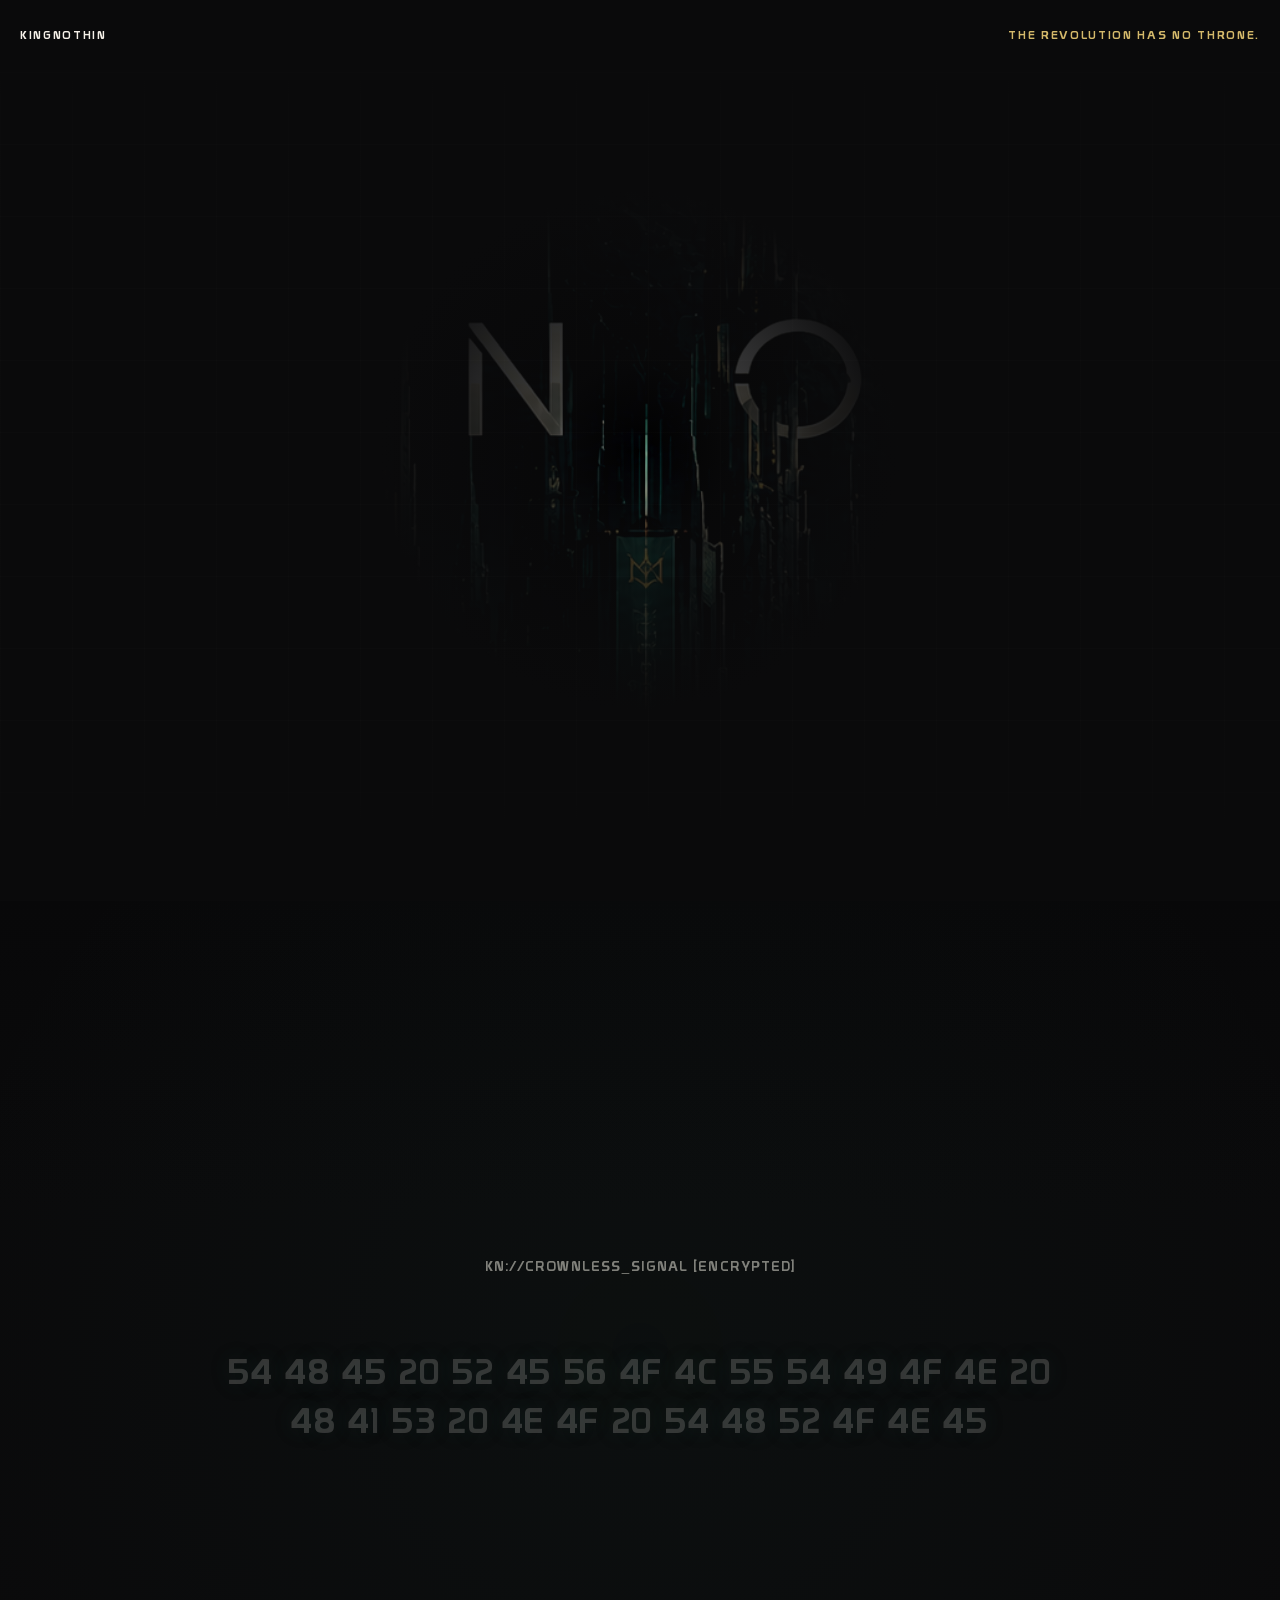
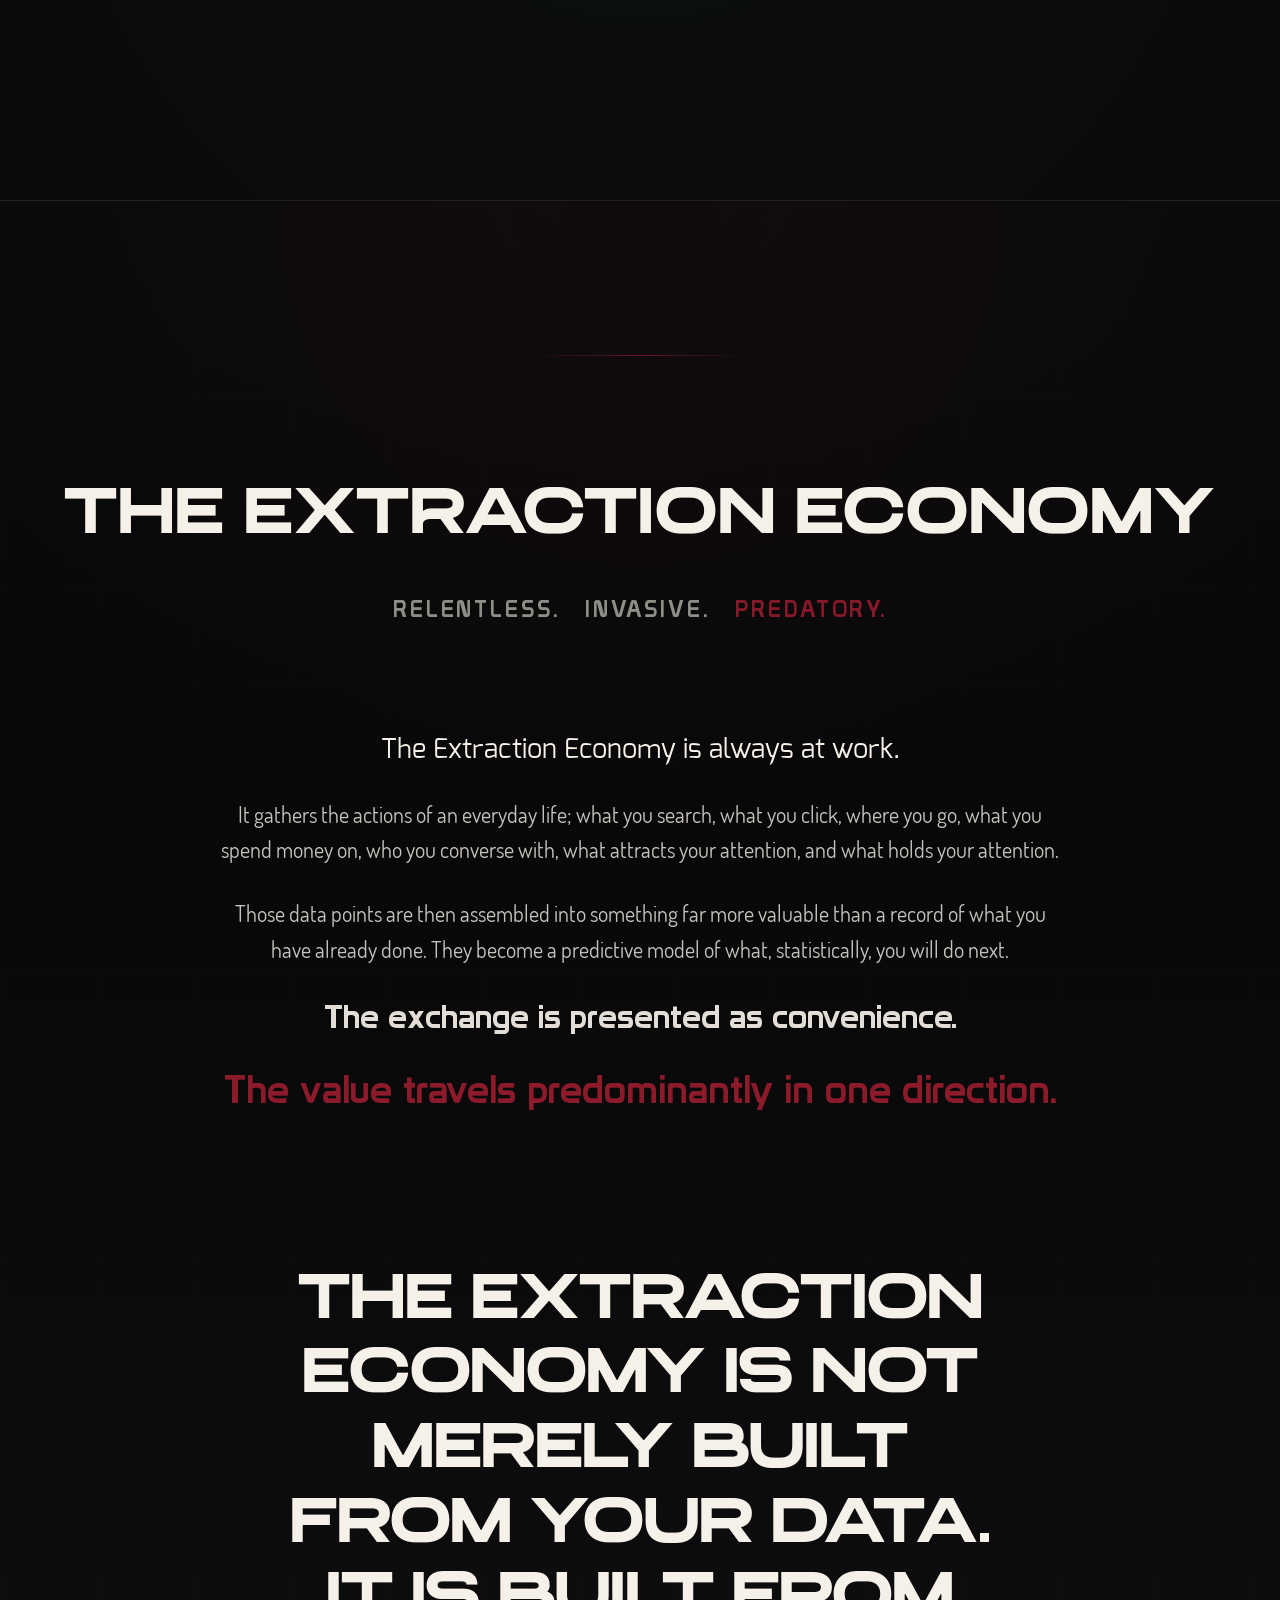
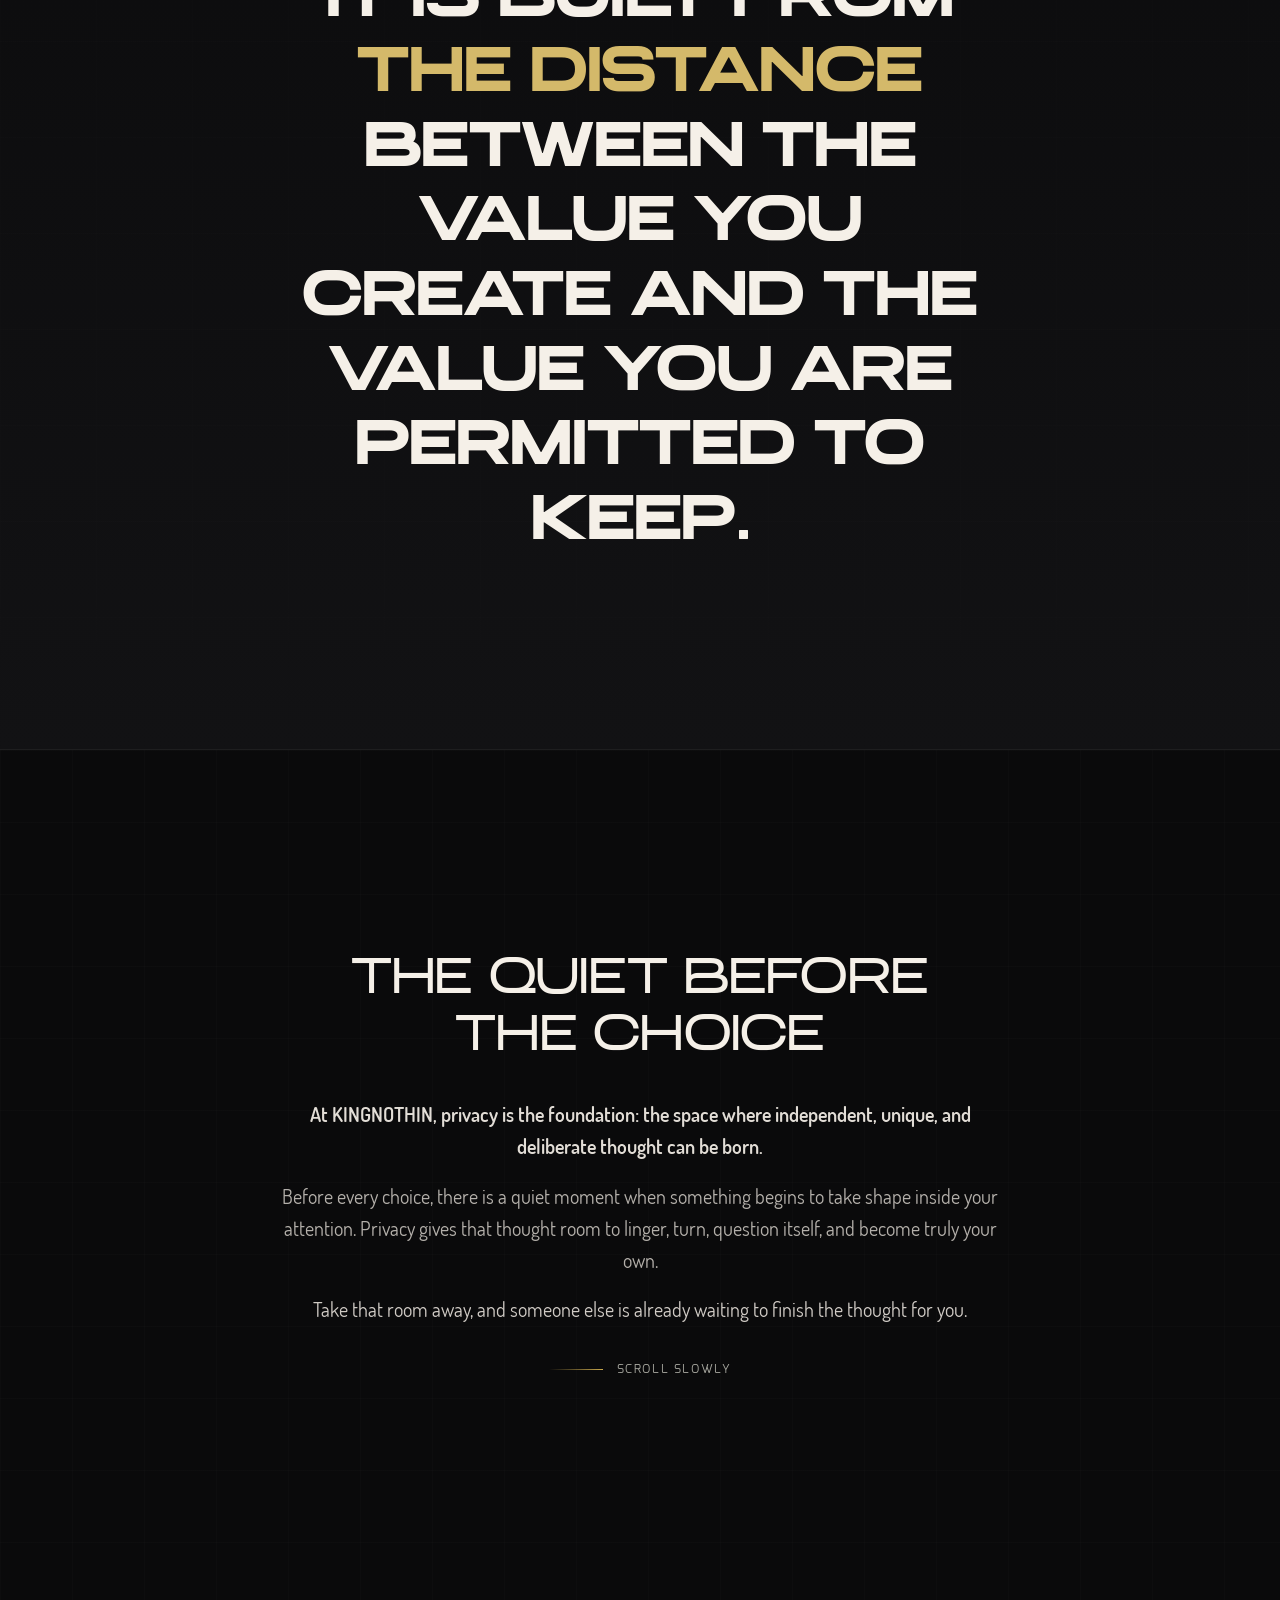
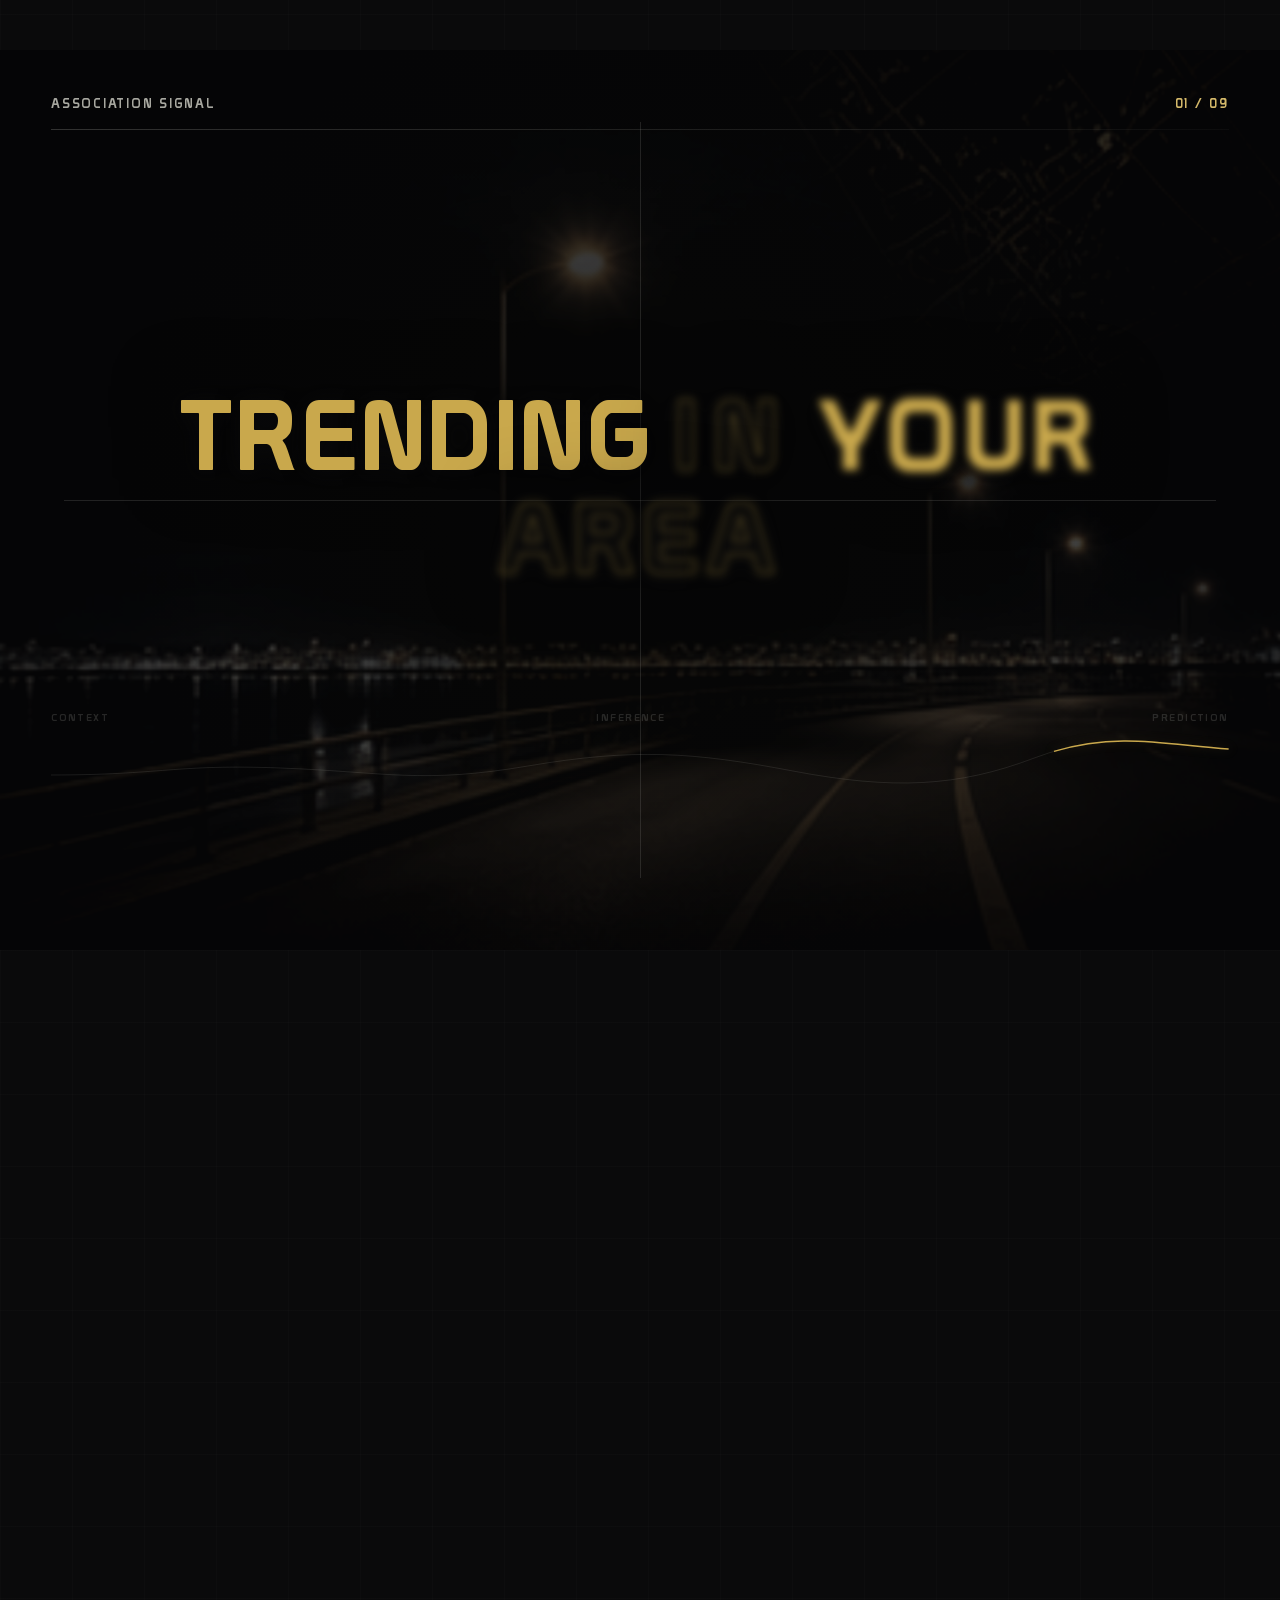
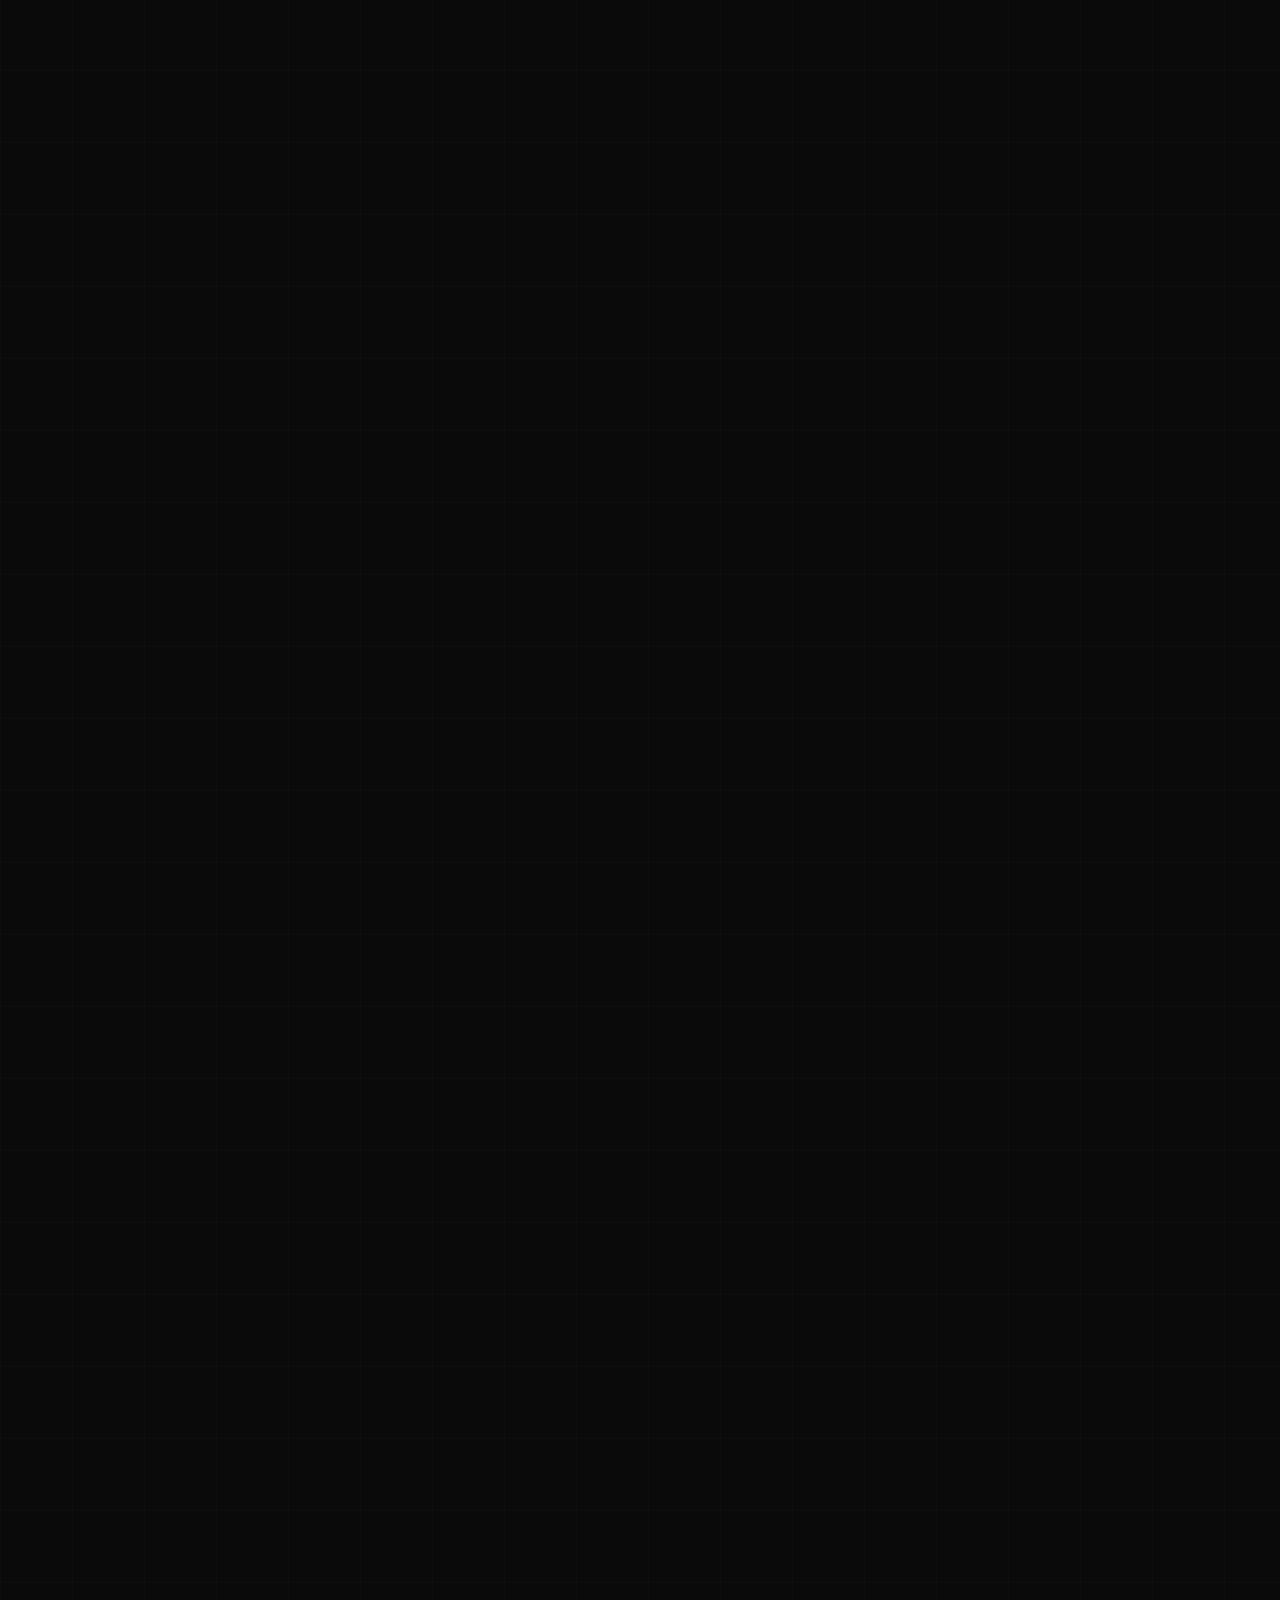
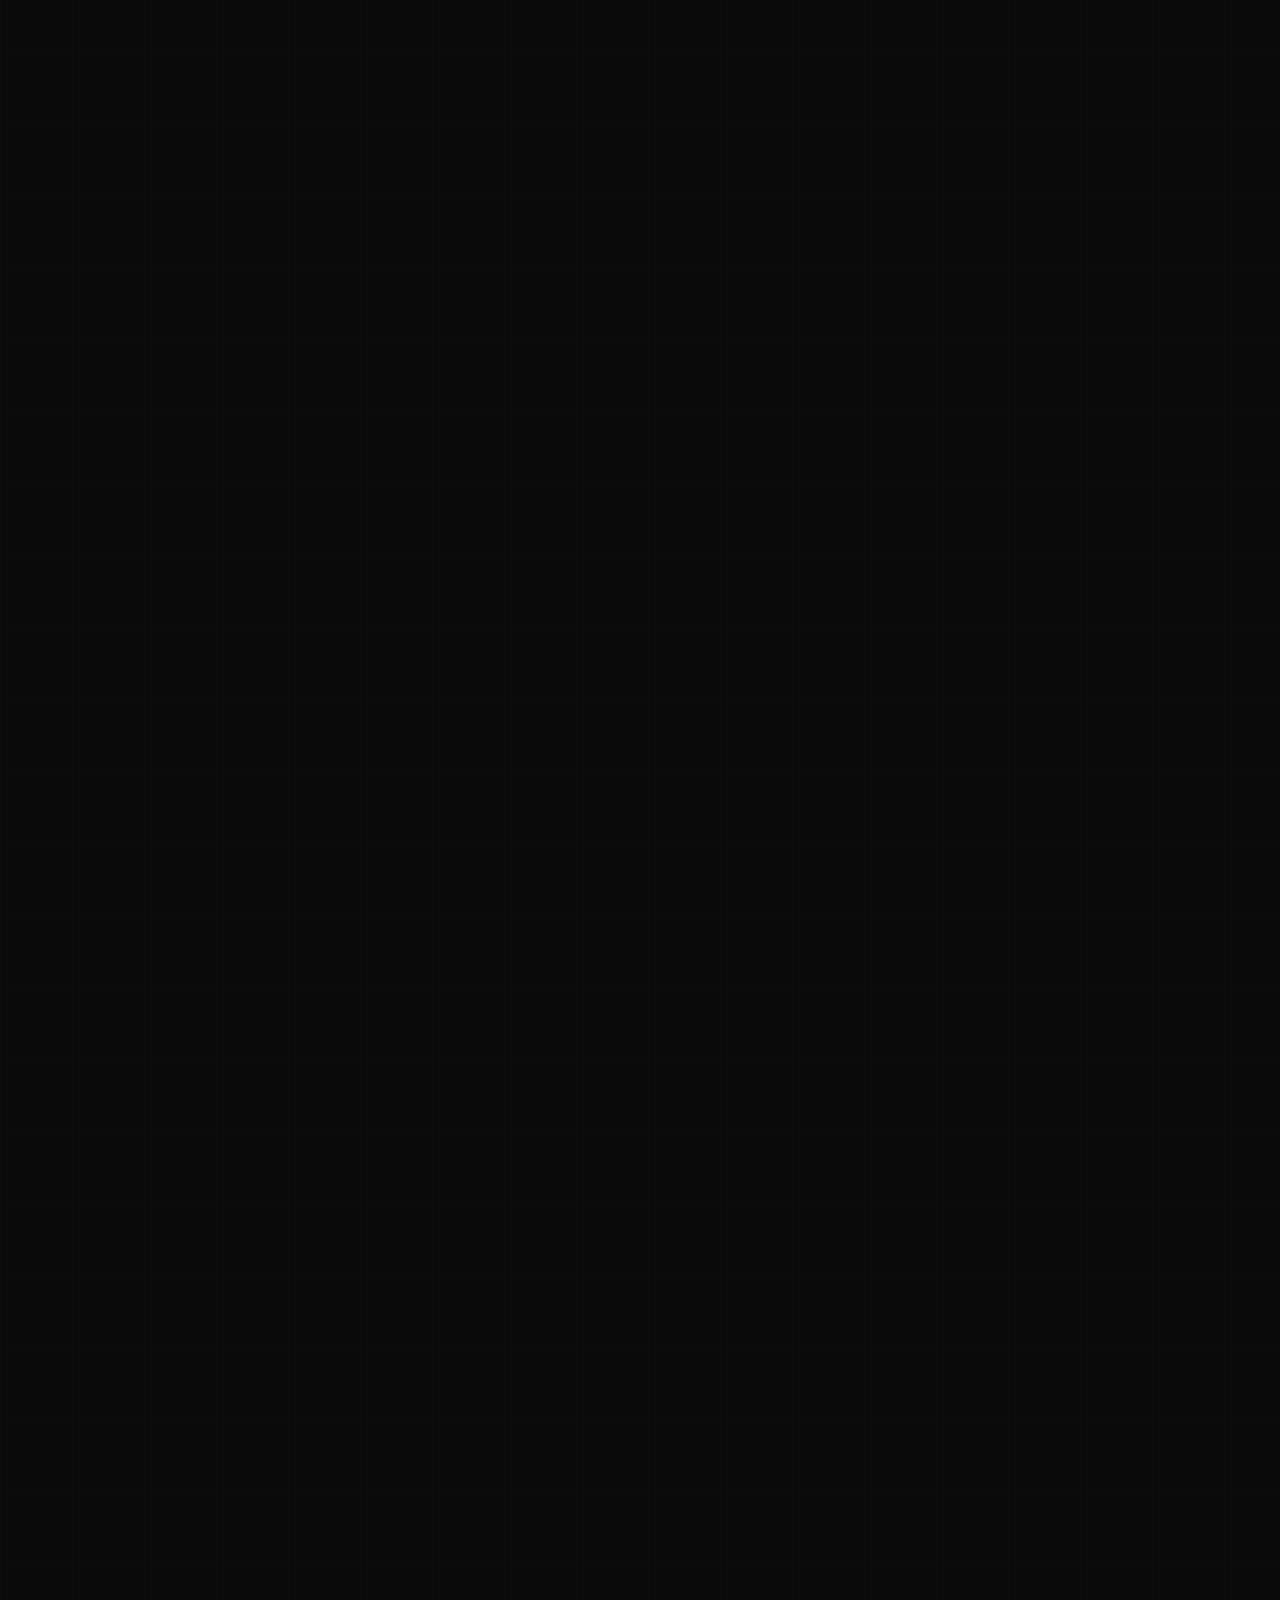
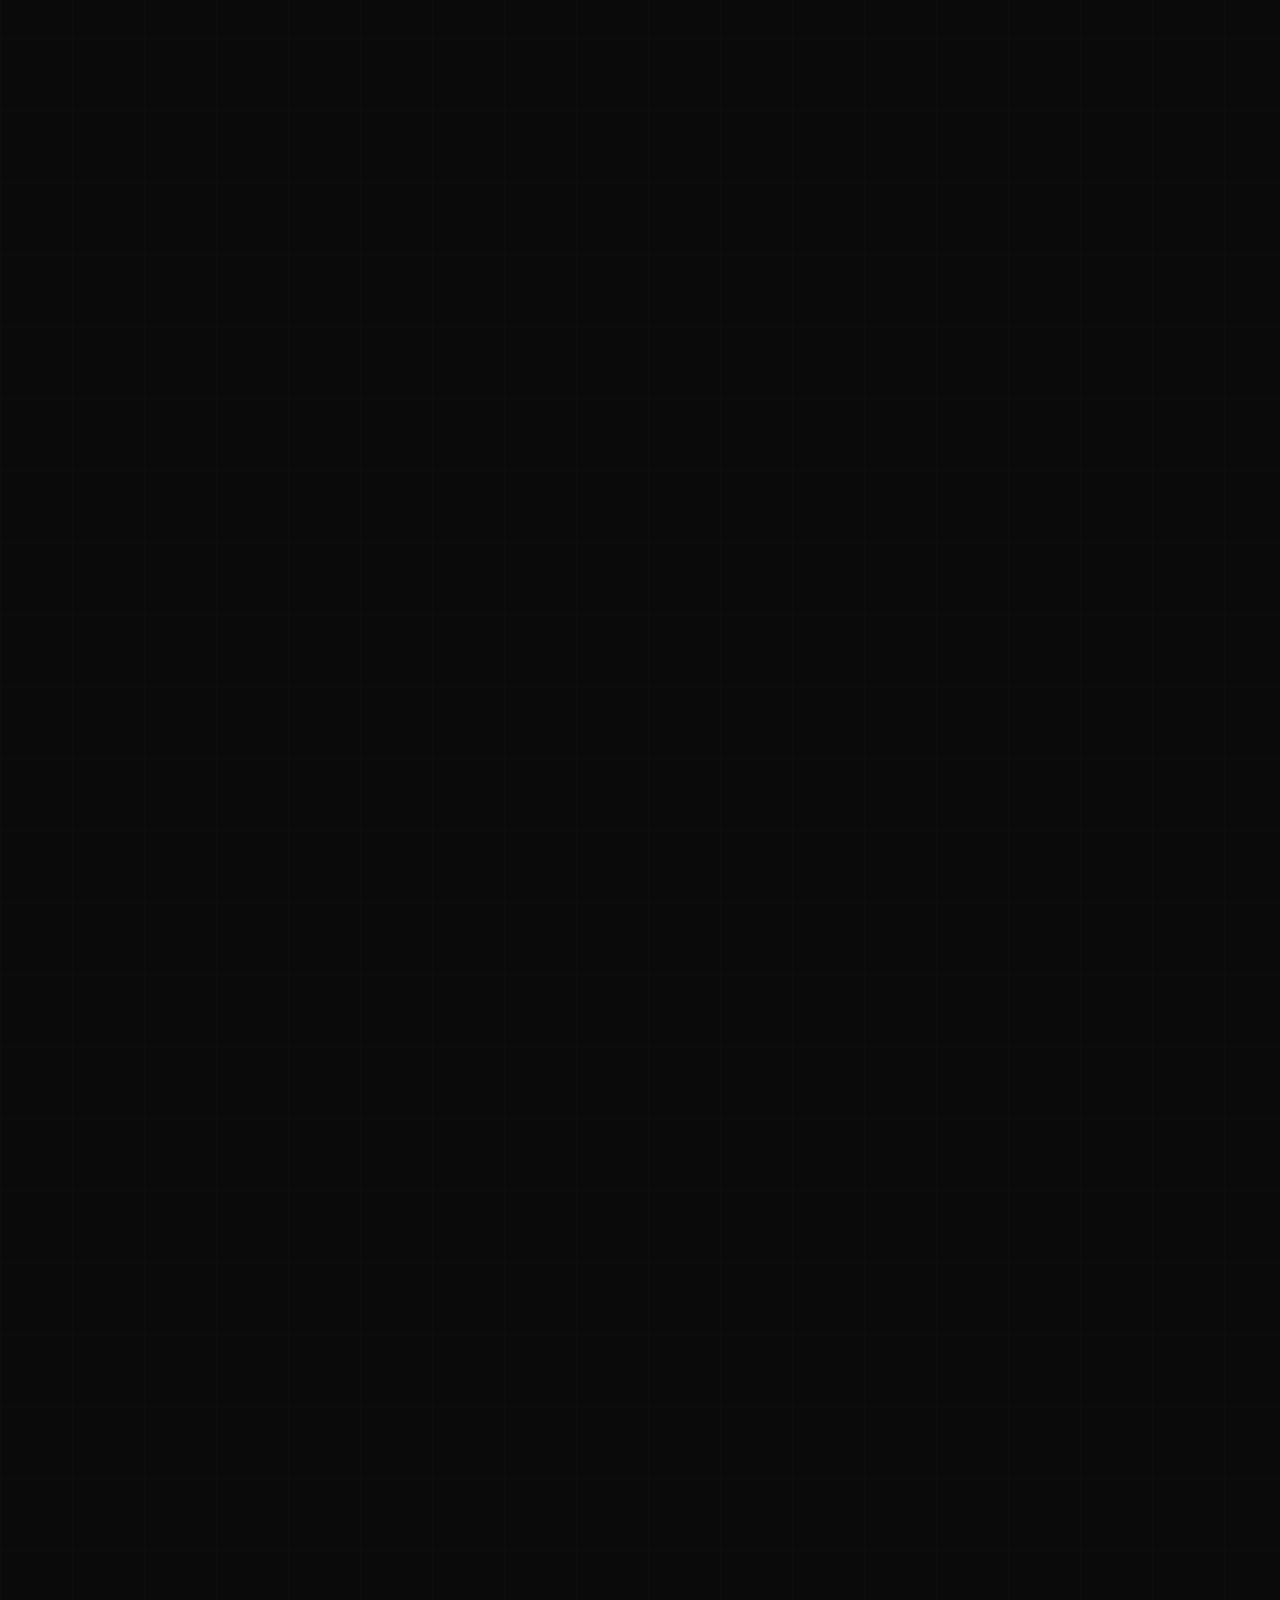
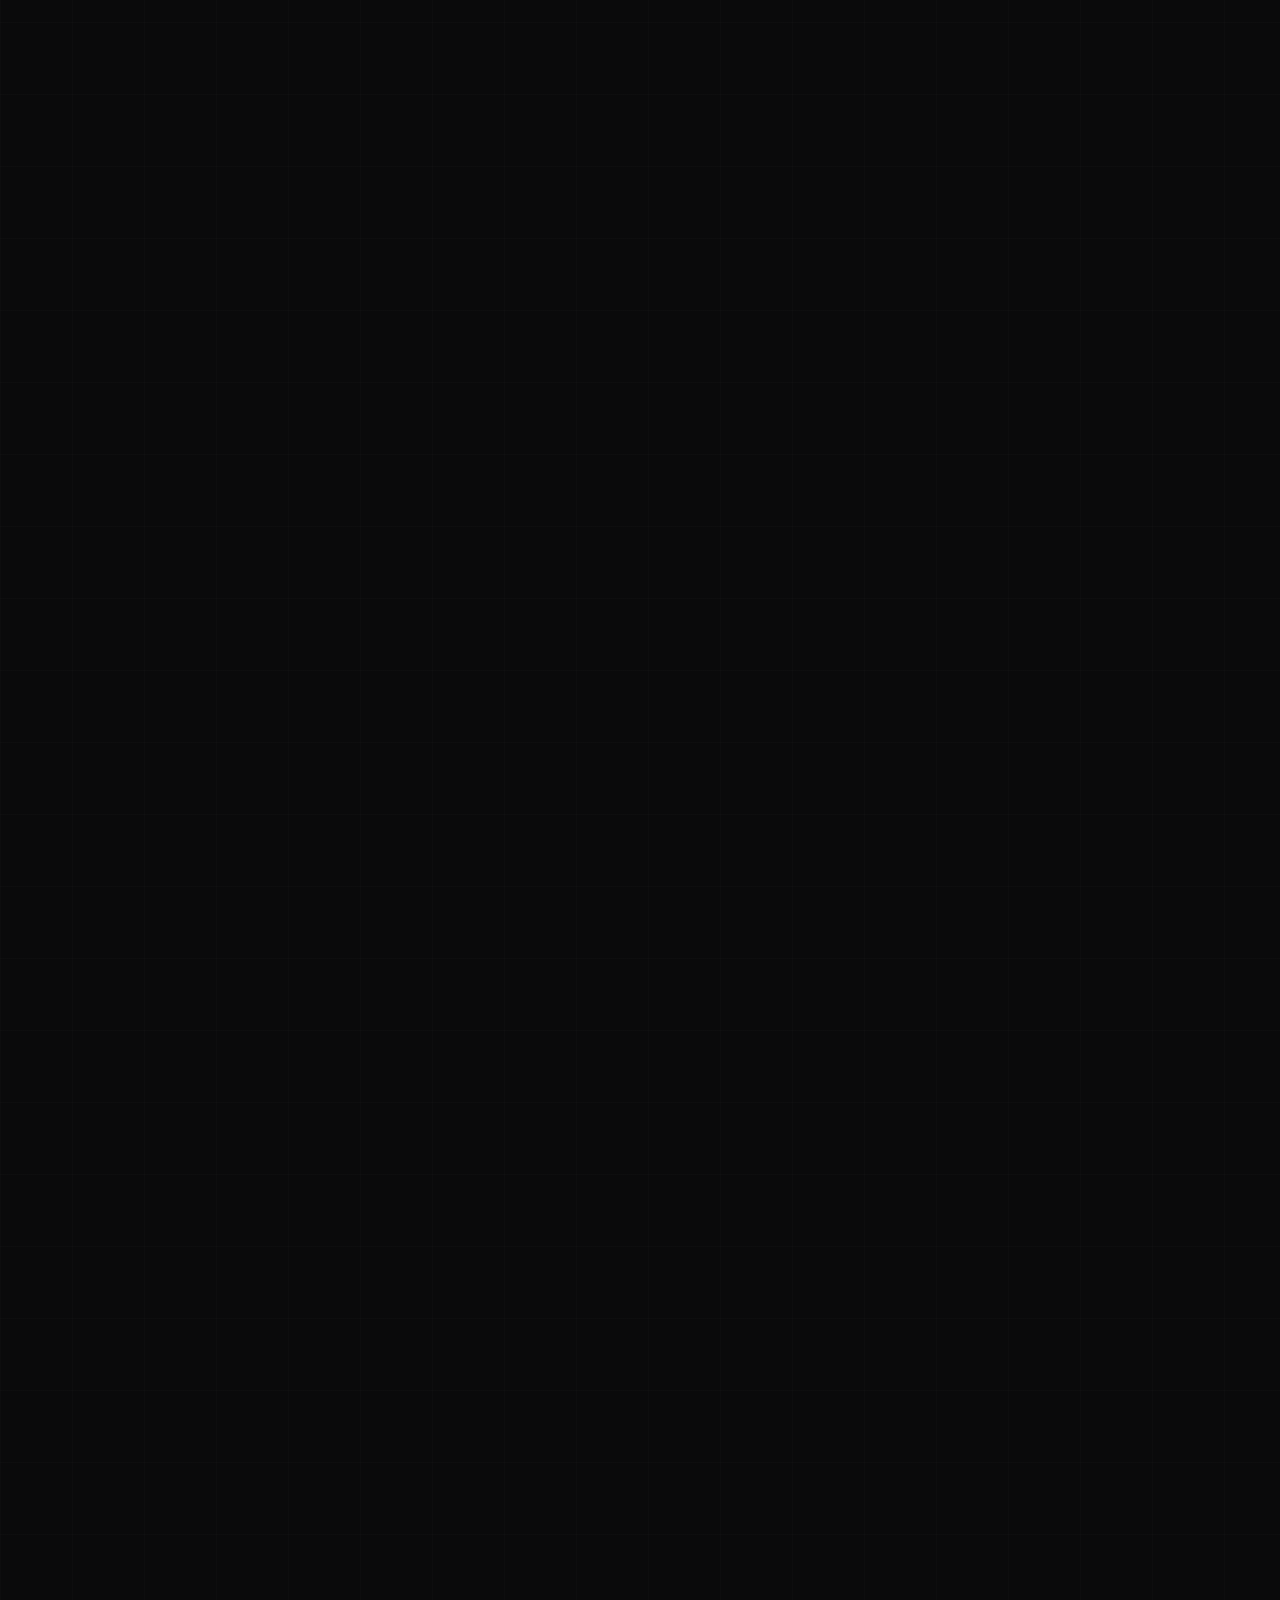
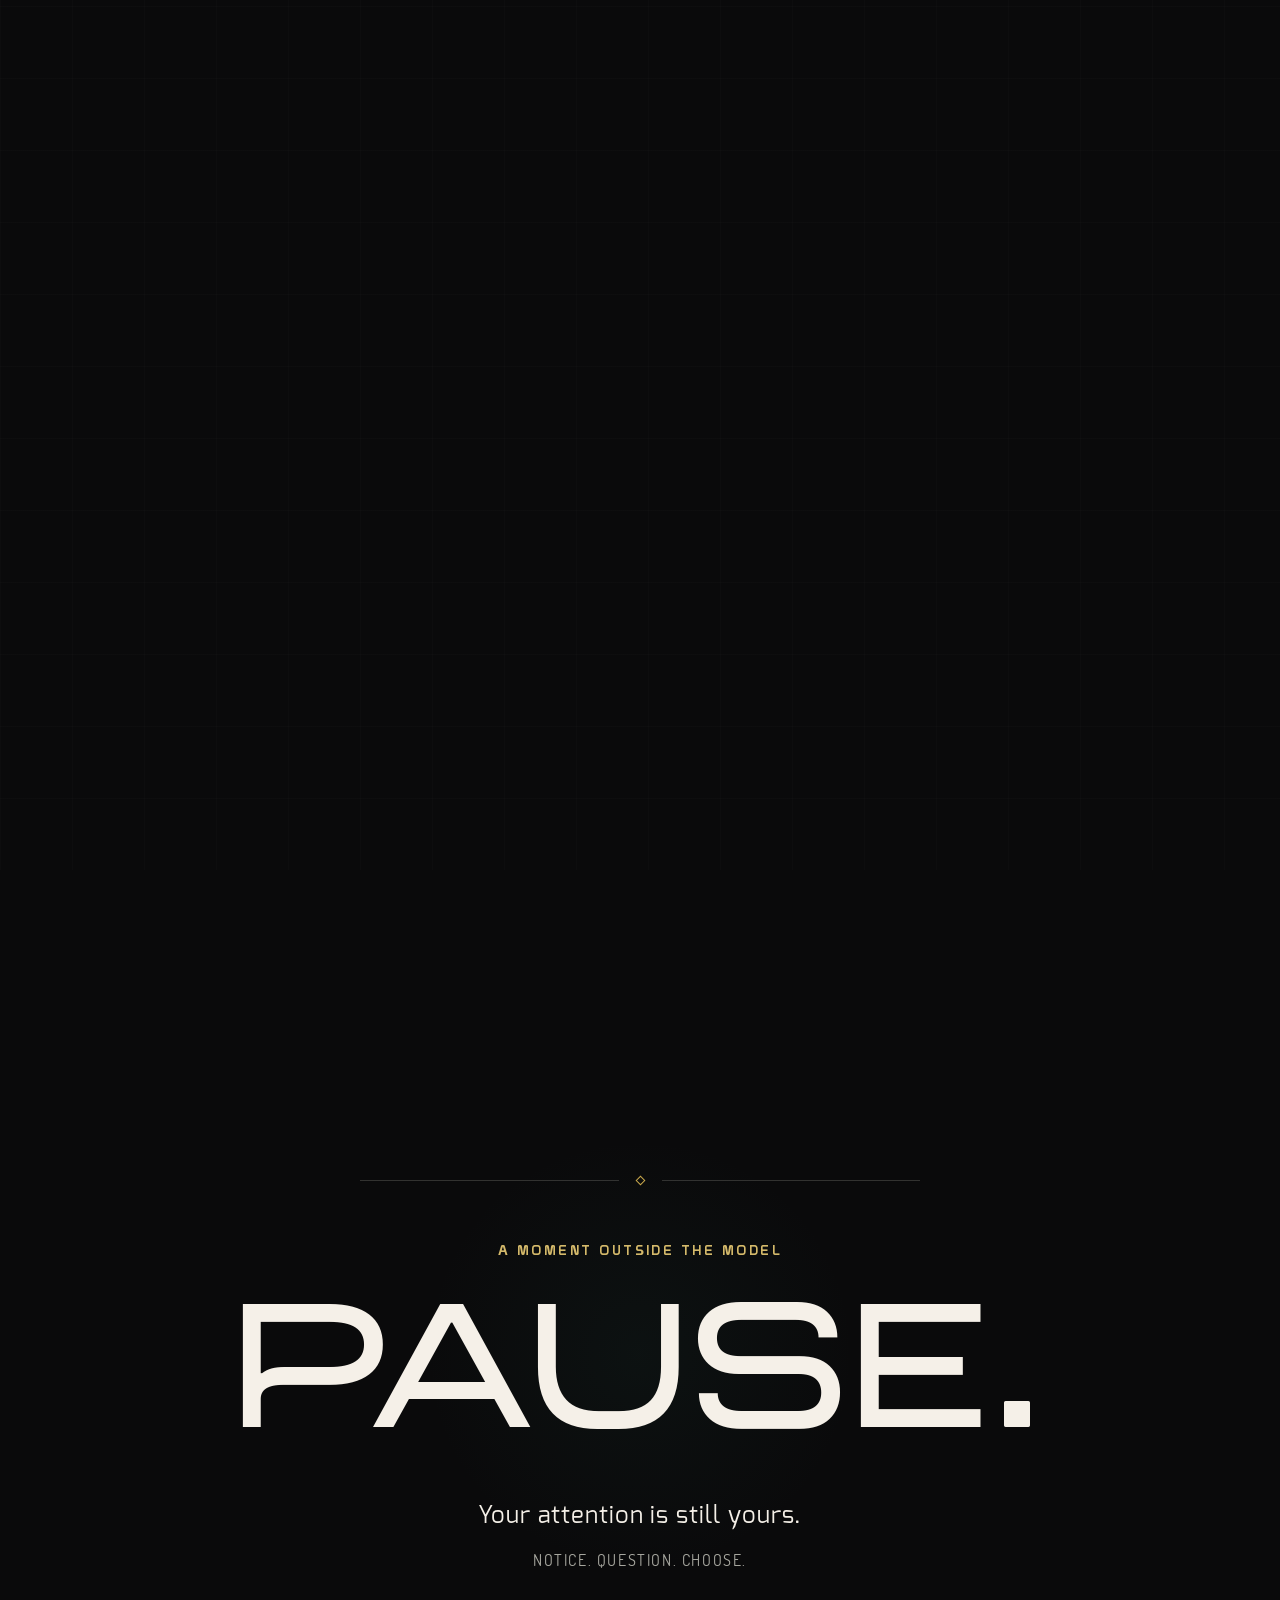
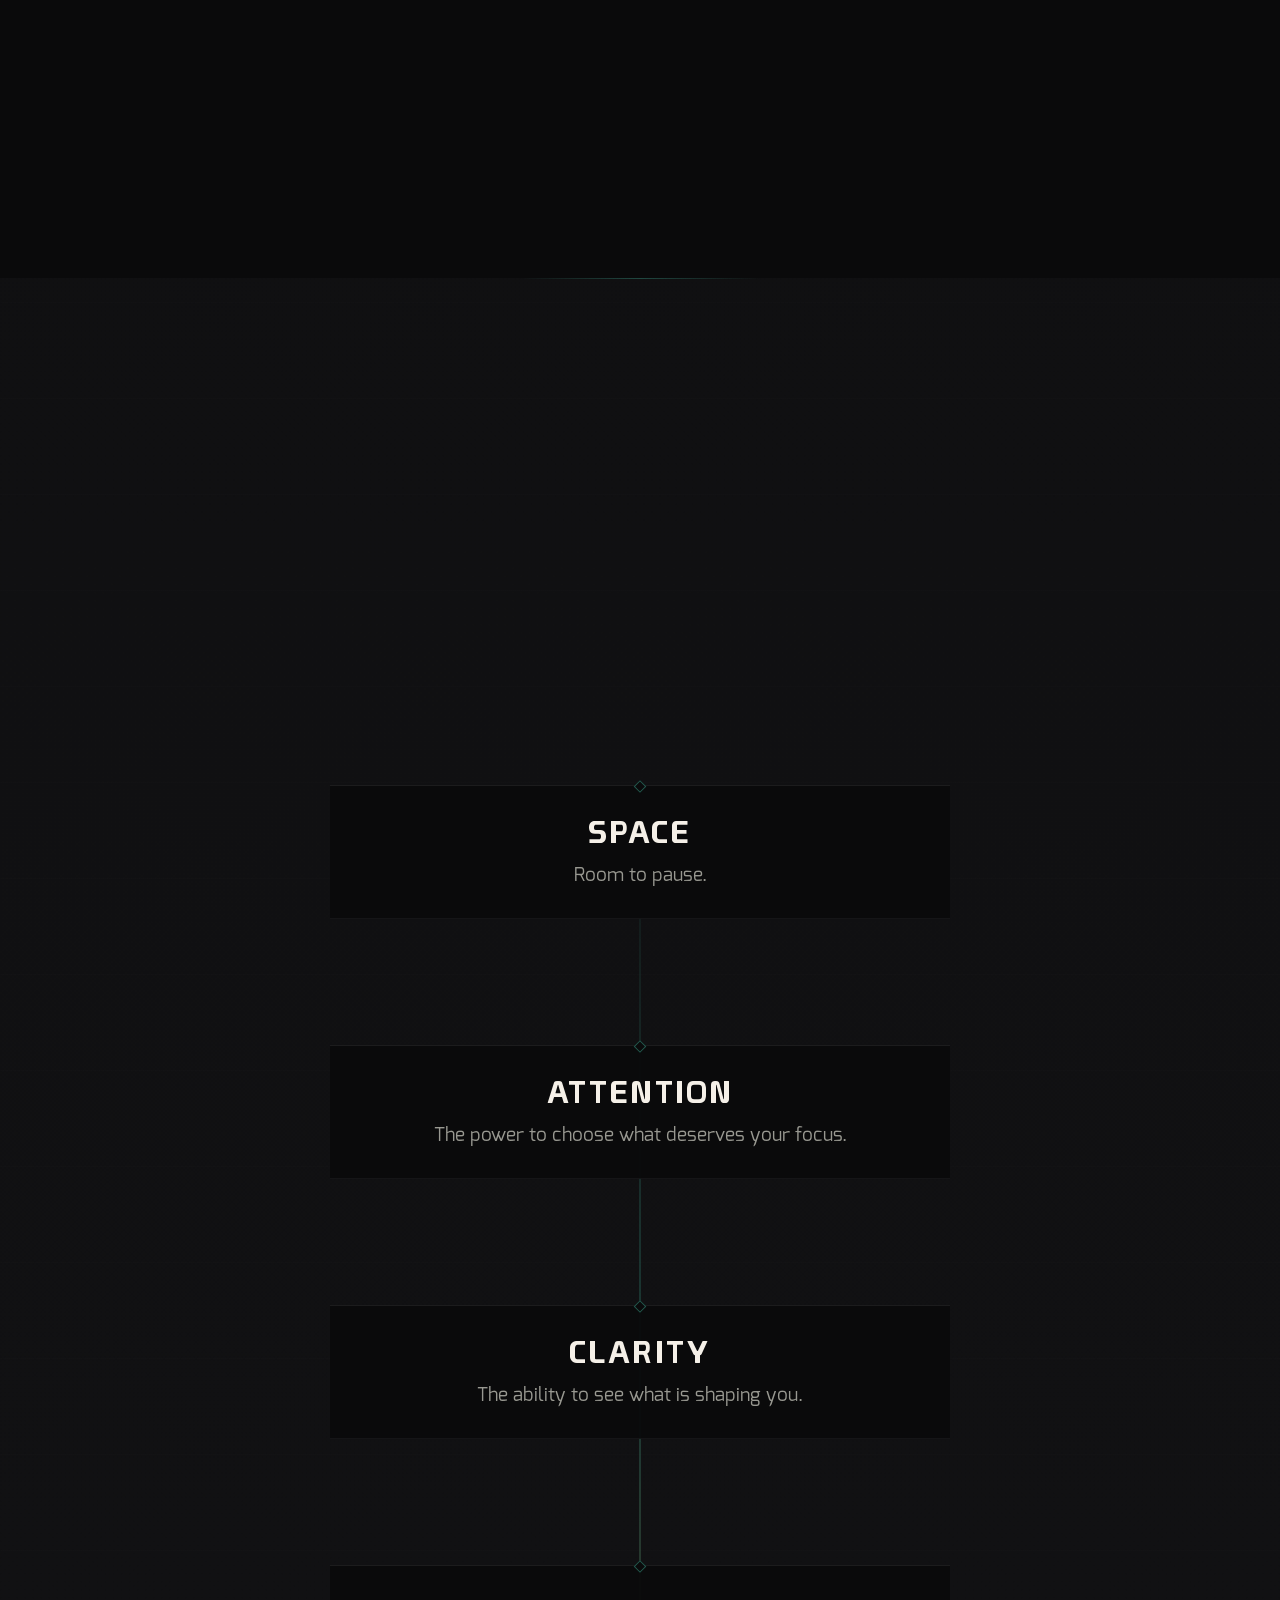
==== index.html @ 970adc73 "Publish approved privacy refinements" ====
<!doctype html>
<html lang="en">
  <head>
    <meta charset="utf-8">
    <meta name="viewport" content="width=device-width, initial-scale=1">
    <meta
      name="description"
      content="KINGNOTHIN helps people remain free in their own minds through privacy, agency, discernment, and wisdom."
    >
    <title>KINGNOTHIN | The Revolution Has No Throne</title>
    <link rel="stylesheet" href="styles.css">
    <link rel="stylesheet" href="privacy-experience.css?v=20260806-1">
  </head>
  <body>
    <main class="landing" aria-label="KINGNOTHIN landing page">
      <section
        class="hero"
        data-spotlight
        aria-label="KINGNOTHIN illuminated city under an obsidian sky"
      >
        <div class="hero__image" aria-hidden="true"></div>
        <div class="hero__veil" aria-hidden="true"></div>
        <div class="hero__grain" aria-hidden="true"></div>

        <header class="site-header" aria-label="Site identity">
          <a class="site-header__mark" href="/" aria-label="KINGNOTHIN home">KINGNOTHIN</a>
          <p class="site-header__line">THE REVOLUTION HAS NO THRONE.</p>
        </header>
      </section>

      <section class="signal-stage" id="crownless-signal" aria-labelledby="signal-title">
        <div
          class="signal-plate"
          data-signal-plate
          aria-label="THE REVOLUTION HAS NO THRONE"
        >
          <p class="signal-plate__status" data-signal-status>PUBLIC SIGNAL UNLOCKED</p>
          <h2 class="signal-plate__tagline" id="signal-title" data-signal-output aria-hidden="true">
            THE REVOLUTION HAS NO THRONE
          </h2>
          <p class="sr-only">PUBLIC SIGNAL UNLOCKED. THE REVOLUTION HAS NO THRONE.</p>
        </div>
      </section>

      <section class="extraction-section" id="extraction-economy" aria-labelledby="extraction-title" data-extraction-section>
        <div class="extraction-section__inner">
          <div class="extraction-transition" aria-hidden="true"></div>

          <header class="extraction-intro">
            <h2 class="extraction-title extraction-reveal" id="extraction-title">
              THE EXTRACTION ECONOMY
            </h2>
            <p class="extraction-triad extraction-reveal" aria-label="Relentless. Invasive. Predatory.">
              <span>RELENTLESS.</span>
              <span>INVASIVE.</span>
              <span>PREDATORY.</span>
            </p>

            <div class="extraction-opening extraction-reveal">
              <p>The Extraction Economy is always at work.</p>
              <p>
                It gathers the actions of an everyday life; what you search, what you click,
                where you go, what you spend money on, who you converse with, what attracts
                your attention, and what holds your attention.
              </p>
              <p>
                Those data points are then assembled into something far more valuable than a
                record of what you have already done. They become a predictive model of what,
                statistically, you will do next.
              </p>
              <p class="extraction-opening__exchange">The exchange is presented as convenience.</p>
              <p class="extraction-opening__value">The value travels predominantly in one direction.</p>
            </div>
          </header>

          <!-- Reserved for the next Extraction Economy redesign pass. -->
          <section
            class="extraction-pathway extraction-reveal"
            aria-labelledby="extraction-pathway-title"
            hidden
          >
            <header class="extraction-pathway__intro">
              <p class="extraction-pathway__code">AN ORDINARY ACTION / A LARGER SYSTEM</p>
              <h3 id="extraction-pathway-title">FOLLOW ONE POSSIBLE JOURNEY.</h3>
              <p>
                Choose an ordinary action. Nothing here reads or collects your activity.
                Each journey is an illustrative account of where a signal could lead.
              </p>
            </header>

            <div class="extraction-actions" data-action-selector>
              <button class="extraction-action" type="button" data-scenario="search">
                <span class="extraction-action__number" aria-hidden="true">01</span>
                <span class="extraction-action__title">Search for information</span>
                <span class="extraction-action__teaser">An answer begins a longer journey.</span>
                <span class="extraction-action__prompt">Follow this signal</span>
              </button>
              <button class="extraction-action" type="button" data-scenario="product">
                <span class="extraction-action__number" aria-hidden="true">02</span>
                <span class="extraction-action__title">Pause over a product</span>
                <span class="extraction-action__teaser">Hesitation is still a signal.</span>
                <span class="extraction-action__prompt">Follow this signal</span>
              </button>
              <button class="extraction-action" type="button" data-scenario="location">
                <span class="extraction-action__number" aria-hidden="true">03</span>
                <span class="extraction-action__title">Carry your phone through the world</span>
                <span class="extraction-action__teaser">Movement becomes a pattern.</span>
                <span class="extraction-action__prompt">Follow this signal</span>
              </button>
              <button class="extraction-action" type="button" data-scenario="attention">
                <span class="extraction-action__number" aria-hidden="true">04</span>
                <span class="extraction-action__title">Scroll, watch and react</span>
                <span class="extraction-action__teaser">Attention leaves a shape behind.</span>
                <span class="extraction-action__prompt">Follow this signal</span>
              </button>
              <button class="extraction-action" type="button" data-scenario="connection">
                <span class="extraction-action__number" aria-hidden="true">05</span>
                <span class="extraction-action__title">Communicate with others</span>
                <span class="extraction-action__teaser">Connection can become a map.</span>
                <span class="extraction-action__prompt">Follow this signal</span>
              </button>
              <span class="extraction-actions__axis" aria-hidden="true"></span>
            </div>

            <div class="extraction-journey" data-journey hidden>
              <header class="extraction-journey__header">
                <button class="extraction-journey__return" type="button" data-return-actions>
                  Return to the actions
                </button>
                <ol class="extraction-progress" aria-label="Journey progress" data-progress>
                  <li data-progress-stage="1"><span>I</span><small>THE ACT</small></li>
                  <li data-progress-stage="2"><span>II</span><small>THE INTERPRETATION</small></li>
                  <li data-progress-stage="3"><span>III</span><small>THE PASSAGE</small></li>
                  <li data-progress-stage="4"><span>IV</span><small>THE YIELD</small></li>
                  <li data-progress-stage="5"><span>V</span><small>THE RETURN</small></li>
                </ol>
              </header>

              <div class="extraction-route" aria-hidden="true" data-route-visual>
                <svg viewBox="0 0 1000 120" preserveAspectRatio="none">
                  <path class="extraction-route__base" d="M40 60 H960"></path>
                  <path class="extraction-route__chosen" d="M40 60 H960"></path>
                  <g data-route-nodes></g>
                </svg>
              </div>

              <article class="extraction-stage" data-stage-panel aria-labelledby="extraction-stage-title">
                <p class="extraction-stage__index" data-stage-index></p>
                <p class="extraction-stage__support" data-stage-support></p>
                <h4 id="extraction-stage-title" tabindex="-1" data-stage-title></h4>
                <p class="extraction-stage__description" data-stage-description></p>
                <div class="extraction-choices" data-stage-choices></div>
                <div class="extraction-return-record" data-return-record hidden></div>
              </article>

              <nav class="extraction-journey__controls" aria-label="Journey controls">
                <button type="button" class="extraction-control extraction-control--quiet" data-journey-back>Back</button>
                <button type="button" class="extraction-control" data-journey-next disabled>Continue</button>
              </nav>

              <section class="extraction-pullback" data-pullback hidden aria-labelledby="extraction-pullback-title">
                <header>
                  <p>THE LARGER SYSTEM</p>
                  <h4 id="extraction-pullback-title" tabindex="-1">You followed one possible journey.</h4>
                  <p>The system does not require there to be only one.</p>
                </header>
                <div class="extraction-map" data-pullback-map></div>
                <div class="extraction-pullback__summary" data-journey-summary></div>
                <div class="extraction-pullback__controls">
                  <button type="button" class="extraction-control extraction-control--quiet" data-trace-again>Trace another path</button>
                  <button type="button" class="extraction-control" data-choose-another>Choose another action</button>
                </div>
              </section>
            </div>

            <p class="sr-only" aria-live="polite" aria-atomic="true" data-journey-live></p>
          </section>

          <section class="extraction-ledger extraction-static-fallback extraction-reveal" aria-labelledby="extraction-ledger-title" hidden>
            <header class="extraction-ledger__intro">
              <p class="extraction-ledger__code">THE VALUE TRANSFER / AN ILLUSTRATIVE RECORD</p>
              <h3 id="extraction-ledger-title">FOLLOW THE SIGNAL.</h3>
              <p>
                Each record traces one ordinary action through interpretation, circulation,
                commercial return and the value that reaches you.
              </p>
            </header>

            <div
              class="extraction-ledger__matrix"
              role="table"
              aria-label="How ordinary actions become commercial value"
              aria-describedby="extraction-ledger-note"
            >
              <div class="extraction-ledger__head" role="row">
                <div role="columnheader">WHAT YOU DO</div>
                <div role="columnheader">WHAT THEY DECIDE</div>
                <div role="columnheader">WHERE YOUR DATA COULD GO</div>
                <div role="columnheader">HOW THEY PROFIT</div>
                <div role="columnheader">HOW YOU PROFIT</div>
              </div>

              <article class="extraction-ledger__row" role="row" tabindex="0" aria-label="Record 01: Search for information">
                <span class="extraction-ledger__signal" aria-hidden="true"></span>
                <div class="extraction-ledger__cell" role="cell">
                  <span class="extraction-ledger__mobile-label" aria-hidden="true">WHAT YOU DO</span>
                  <p>Search for information</p>
                </div>
                <div class="extraction-ledger__cell" role="cell">
                  <span class="extraction-ledger__mobile-label" aria-hidden="true">WHAT THEY DECIDE</span>
                  <p>What concerns you, interests you or makes you vulnerable</p>
                </div>
                <div class="extraction-ledger__cell" role="cell">
                  <span class="extraction-ledger__mobile-label" aria-hidden="true">WHERE YOUR DATA COULD GO</span>
                  <p>Platforms, analytics providers, advertising networks and data partners</p>
                </div>
                <div class="extraction-ledger__cell extraction-ledger__cell--their-profit" role="cell">
                  <span class="extraction-ledger__mobile-label" aria-hidden="true">HOW THEY PROFIT</span>
                  <p>Search advertising, audience profiling and predictive targeting</p>
                </div>
                <div class="extraction-ledger__cell extraction-ledger__cell--your-profit" role="cell">
                  <span class="extraction-ledger__mobile-label" aria-hidden="true">HOW YOU PROFIT</span>
                  <p>You receive an answer. You receive no share of the profile’s continuing value.</p>
                </div>
              </article>

              <article class="extraction-ledger__row" role="row" tabindex="0" aria-label="Record 02: Pause over a product">
                <span class="extraction-ledger__signal" aria-hidden="true"></span>
                <div class="extraction-ledger__cell" role="cell">
                  <span class="extraction-ledger__mobile-label" aria-hidden="true">WHAT YOU DO</span>
                  <p>Pause over a product</p>
                </div>
                <div class="extraction-ledger__cell" role="cell">
                  <span class="extraction-ledger__mobile-label" aria-hidden="true">WHAT THEY DECIDE</span>
                  <p>What you desire, what you can afford and how close you may be to buying</p>
                </div>
                <div class="extraction-ledger__cell" role="cell">
                  <span class="extraction-ledger__mobile-label" aria-hidden="true">WHERE YOUR DATA COULD GO</span>
                  <p>Retailers, recommendation systems, advertisers and data brokers</p>
                </div>
                <div class="extraction-ledger__cell extraction-ledger__cell--their-profit" role="cell">
                  <span class="extraction-ledger__mobile-label" aria-hidden="true">HOW THEY PROFIT</span>
                  <p>Retargeting, product placement, conversion prediction and pricing optimization</p>
                </div>
                <div class="extraction-ledger__cell extraction-ledger__cell--your-profit" role="cell">
                  <span class="extraction-ledger__mobile-label" aria-hidden="true">HOW YOU PROFIT</span>
                  <p>You may receive convenience or a recommendation. You receive no payment for the commercial signal you created.</p>
                </div>
              </article>

              <article class="extraction-ledger__row" role="row" tabindex="0" aria-label="Record 03: Carry your phone through the world">
                <span class="extraction-ledger__signal" aria-hidden="true"></span>
                <div class="extraction-ledger__cell" role="cell">
                  <span class="extraction-ledger__mobile-label" aria-hidden="true">WHAT YOU DO</span>
                  <p>Carry your phone through the world</p>
                </div>
                <div class="extraction-ledger__cell" role="cell">
                  <span class="extraction-ledger__mobile-label" aria-hidden="true">WHAT THEY DECIDE</span>
                  <p>Where you live, work, shop, gather and return to regularly</p>
                </div>
                <div class="extraction-ledger__cell" role="cell">
                  <span class="extraction-ledger__mobile-label" aria-hidden="true">WHERE YOUR DATA COULD GO</span>
                  <p>Applications, location services, analytics firms and commercial partners</p>
                </div>
                <div class="extraction-ledger__cell extraction-ledger__cell--their-profit" role="cell">
                  <span class="extraction-ledger__mobile-label" aria-hidden="true">HOW THEY PROFIT</span>
                  <p>Location intelligence, audience segmentation and behavioural forecasting</p>
                </div>
                <div class="extraction-ledger__cell extraction-ledger__cell--your-profit" role="cell">
                  <span class="extraction-ledger__mobile-label" aria-hidden="true">HOW YOU PROFIT</span>
                  <p>You receive navigation and local services. You rarely control the secondary uses of the resulting data.</p>
                </div>
              </article>

              <article class="extraction-ledger__row" role="row" tabindex="0" aria-label="Record 04: Scroll, watch and react">
                <span class="extraction-ledger__signal" aria-hidden="true"></span>
                <div class="extraction-ledger__cell" role="cell">
                  <span class="extraction-ledger__mobile-label" aria-hidden="true">WHAT YOU DO</span>
                  <p>Scroll, watch and react</p>
                </div>
                <div class="extraction-ledger__cell" role="cell">
                  <span class="extraction-ledger__mobile-label" aria-hidden="true">WHAT THEY DECIDE</span>
                  <p>What holds your attention, alters your mood or keeps you engaged</p>
                </div>
                <div class="extraction-ledger__cell" role="cell">
                  <span class="extraction-ledger__mobile-label" aria-hidden="true">WHERE YOUR DATA COULD GO</span>
                  <p>Platforms, recommendation engines, advertisers and measurement systems</p>
                </div>
                <div class="extraction-ledger__cell extraction-ledger__cell--their-profit" role="cell">
                  <span class="extraction-ledger__mobile-label" aria-hidden="true">HOW THEY PROFIT</span>
                  <p>Advertising revenue, longer engagement and increasingly precise predictions</p>
                </div>
                <div class="extraction-ledger__cell extraction-ledger__cell--your-profit" role="cell">
                  <span class="extraction-ledger__mobile-label" aria-hidden="true">HOW YOU PROFIT</span>
                  <p>You receive content selected for you. The platform receives a better model of you.</p>
                </div>
              </article>

              <article class="extraction-ledger__row" role="row" tabindex="0" aria-label="Record 05: Communicate with others">
                <span class="extraction-ledger__signal" aria-hidden="true"></span>
                <div class="extraction-ledger__cell" role="cell">
                  <span class="extraction-ledger__mobile-label" aria-hidden="true">WHAT YOU DO</span>
                  <p>Communicate with others</p>
                </div>
                <div class="extraction-ledger__cell" role="cell">
                  <span class="extraction-ledger__mobile-label" aria-hidden="true">WHAT THEY DECIDE</span>
                  <p>Who influences you, who matters to you and how your relationships are structured</p>
                </div>
                <div class="extraction-ledger__cell" role="cell">
                  <span class="extraction-ledger__mobile-label" aria-hidden="true">WHERE YOUR DATA COULD GO</span>
                  <p>Communication platforms, service providers, analytics systems and affiliated partners</p>
                </div>
                <div class="extraction-ledger__cell extraction-ledger__cell--their-profit" role="cell">
                  <span class="extraction-ledger__mobile-label" aria-hidden="true">HOW THEY PROFIT</span>
                  <p>Network analysis, product development, targeting and retention</p>
                </div>
                <div class="extraction-ledger__cell extraction-ledger__cell--your-profit" role="cell">
                  <span class="extraction-ledger__mobile-label" aria-hidden="true">HOW YOU PROFIT</span>
                  <p>You receive connection. You do not share in the value generated by mapping the network around you.</p>
                </div>
              </article>
            </div>

            <p class="extraction-ledger__note" id="extraction-ledger-note">
              Illustrative comparison. No personal activity is being read or collected.
              Focus or hover a record to trace the value transfer.
            </p>
          </section>

          <div class="extraction-thesis extraction-reveal">
            <p>
              The Extraction Economy is not merely built from your data. It is built from
              <span>the distance</span> between the value you create and the value you are permitted to keep.
            </p>
          </div>
        </div>
      </section>

      <section
        class="privacy-space"
        id="privacy-foundation"
        aria-labelledby="privacy-title"
        data-privacy-space
      >
        <div class="privacy-experience" data-privacy-experience data-stage="1">
          <section
            class="privacy-experience__introduction"
            aria-labelledby="privacy-title"
          >
            <h2 id="privacy-title">The Quiet Before the Choice</h2>
            <div class="privacy-experience__introduction-copy">
              <p>
                At KINGNOTHIN, privacy is the foundation: the space where
                independent, unique, and deliberate thought can be born.
              </p>
              <p>
                Before every choice, there is a quiet moment when something begins
                to take shape inside your attention. Privacy gives that thought room
                to linger, turn, question itself, and become truly your own.
              </p>
              <p>
                Take that room away, and someone else is already waiting to finish
                the thought for you.
              </p>
            </div>
            <p class="privacy-experience__scroll-cue">
              <span aria-hidden="true"></span>
              Scroll slowly
            </p>
          </section>

          <section
            class="privacy-experience__journey"
            aria-label="Nine stages of behavioral association"
            data-privacy-journey
          >
            <div class="privacy-experience__stage">
              <div class="privacy-experience__heat" aria-hidden="true"></div>
              <div class="privacy-experience__atlas" aria-hidden="true"></div>
              <div
                class="privacy-experience__axis privacy-experience__axis--horizontal"
                aria-hidden="true"
              ></div>
              <div
                class="privacy-experience__axis privacy-experience__axis--vertical"
                aria-hidden="true"
              ></div>

              <div class="privacy-experience__thumbnails" aria-hidden="true">
                <i style="--x: 7%; --y: 15%; --r: -5deg; --d: .03"></i>
                <i style="--x: 78%; --y: 10%; --r: 4deg; --d: .16"></i>
                <i style="--x: 2%; --y: 39%; --r: 8deg; --d: .31"></i>
                <i style="--x: 83%; --y: 34%; --r: -7deg; --d: .47"></i>
                <i style="--x: 13%; --y: 67%; --r: 3deg; --d: .62"></i>
                <i style="--x: 75%; --y: 70%; --r: -4deg; --d: .77"></i>
                <i style="--x: 31%; --y: 9%; --r: -3deg; --d: .25"></i>
                <i style="--x: 55%; --y: 74%; --r: 6deg; --d: .56"></i>
                <i style="--x: 89%; --y: 54%; --r: 3deg; --d: .69"></i>
                <i style="--x: 4%; --y: 82%; --r: -8deg; --d: .84"></i>
                <i style="--x: 43%; --y: 17%; --r: 5deg; --d: .40"></i>
                <i style="--x: 66%; --y: 49%; --r: -6deg; --d: .92"></i>
              </div>

              <div class="privacy-experience__stage-heading">
                <p>ASSOCIATION SIGNAL</p>
                <p>
                  <span data-privacy-current-count>01</span>
                  / 09
                </p>
              </div>

              <div class="privacy-experience__phrase-field" aria-live="off">
                <p
                  class="privacy-experience__phrase privacy-experience__phrase--word-reveal is-active"
                  data-privacy-phrase="0"
                  data-privacy-label="Trending in your area"
                  data-step="01"
                >
                  <span class="sr-only">Trending in your area</span>
                  <span class="privacy-experience__word-sequence" aria-hidden="true">
                    <span class="privacy-experience__word privacy-experience__word--trending" data-privacy-word>Trending</span>
                    <span class="privacy-experience__word privacy-experience__word--in" data-privacy-word>in</span>
                    <span class="privacy-experience__word privacy-experience__word--your" data-privacy-word>your</span>
                    <span class="privacy-experience__word privacy-experience__word--area" data-privacy-word>area</span>
                  </span>
                </p>
                <p class="privacy-experience__phrase" data-privacy-phrase="1" data-step="02">Popular with people like you</p>
                <p
                  class="privacy-experience__phrase privacy-experience__phrase--image"
                  data-privacy-phrase="2"
                  data-privacy-label="Based on your activity"
                  data-step="03"
                >
                  <span class="sr-only">Based on your activity</span>
                  <img
                    class="privacy-experience__phrase-art"
                    src="assets/privacy-experience/based-on-your-activity-words-gold-outline.png"
                    alt=""
                    aria-hidden="true"
                  >
                </p>
                <p class="privacy-experience__phrase" data-privacy-phrase="3" data-step="04">You may also like</p>
                <p class="privacy-experience__phrase" data-privacy-phrase="4" data-step="05">Continue where you left off</p>
                <p class="privacy-experience__phrase" data-privacy-phrase="5" data-step="06">Because you watched</p>
                <p class="privacy-experience__phrase" data-privacy-phrase="6" data-step="07">Recommended for you</p>
                <p class="privacy-experience__phrase" data-privacy-phrase="7" data-step="08">Selected for you</p>
                <p class="privacy-experience__phrase" data-privacy-phrase="8" data-step="09">Predicted for you</p>
              </div>

              <div class="privacy-experience__pressure-label" aria-hidden="true">
                <span>CONTEXT</span>
                <span>INFERENCE</span>
                <span>PREDICTION</span>
              </div>

              <div class="privacy-experience__trace" aria-hidden="true">
                <svg viewBox="0 0 1000 64" preserveAspectRatio="none">
                  <path
                    class="privacy-experience__trace-base"
                    d="M0 42 C95 42 105 31 195 35 S315 51 405 33 S545 19 630 38 S770 54 835 25 S945 12 1000 16"
                  ></path>
                  <path
                    class="privacy-experience__trace-live"
                    pathLength="1"
                    d="M0 42 C95 42 105 31 195 35 S315 51 405 33 S545 19 630 38 S770 54 835 25 S945 12 1000 16"
                  ></path>
                </svg>
              </div>

              <div class="privacy-experience__release" aria-hidden="true">
                <span></span>
                <p>MAKE ROOM FOR YOUR OWN JUDGMENT</p>
              </div>

              <p class="sr-only" data-privacy-live-phrase role="status">
                Trending in your area. Stage 1 of 9.
              </p>
            </div>
          </section>

          <section
            class="privacy-experience__calm"
            aria-labelledby="privacy-calm-title"
            data-privacy-calm
          >
            <div class="privacy-experience__calm-rule" aria-hidden="true">
              <span></span>
            </div>
            <p class="privacy-experience__eyebrow">A MOMENT OUTSIDE THE MODEL</p>
            <h3 id="privacy-calm-title">PAUSE.</h3>
            <p class="privacy-experience__calm-statement">
              Your attention is still yours.
            </p>
            <p class="privacy-experience__calm-action">
              Notice. Question. Choose.
            </p>
          </section>

          <aside
            class="privacy-experience__controls"
            aria-label="Privacy experience controls"
          >
            <div class="privacy-experience__control-status">
              <span aria-hidden="true"></span>
              <p data-privacy-audio-status role="status">End audio is off</p>
            </div>
            <div class="privacy-experience__control-actions">
              <button
                type="button"
                data-privacy-audio-arm
                aria-pressed="false"
              >Enable end audio</button>
              <button
                type="button"
                data-privacy-audio-mute
                aria-pressed="false"
                disabled
              >Mute</button>
              <button
                type="button"
                data-privacy-audio-play
                aria-pressed="false"
                disabled
              >Play</button>
              <button
                type="button"
                data-privacy-motion-toggle
                aria-pressed="false"
              >Reduce motion</button>
            </div>
          </aside>

          <audio
            data-privacy-end-audio
            preload="metadata"
            src="assets/privacy-experience/extraction-sounds-1.mp3"
          ></audio>
        </div>

        <div class="privacy-space__meaning">
          <div class="privacy-space__meaning-inner">
            <p class="privacy-space__lead privacy-reveal">
              Inside that space, you can pause, question what you are shown, choose where your
              attention goes, and decide which ideas deserve a place in your mind.
            </p>

            <div class="privacy-path" aria-label="How privacy supports independent thought">
              <span class="privacy-path__line" aria-hidden="true"></span>

              <article class="privacy-path__step privacy-reveal">
                <p class="privacy-path__word">SPACE</p>
                <p>Room to pause.</p>
              </article>

              <article class="privacy-path__step privacy-reveal">
                <p class="privacy-path__word">ATTENTION</p>
                <p>The power to choose what deserves your focus.</p>
              </article>

              <article class="privacy-path__step privacy-reveal">
                <p class="privacy-path__word">CLARITY</p>
                <p>The ability to see what is shaping you.</p>
              </article>

              <article class="privacy-path__step privacy-reveal">
                <p class="privacy-path__word">CHOICE</p>
                <p>The freedom to reach your own conclusion.</p>
              </article>

              <article class="privacy-path__step privacy-path__step--arrival privacy-reveal">
                <p class="privacy-path__word">INDEPENDENT THOUGHT</p>
                <p>Your mind, given room to lead.</p>
              </article>
            </div>

            <div class="privacy-space__closing privacy-reveal">
              <p>A sovereign mind needs room to form its own conclusions.</p>
              <p>
                KINGNOTHIN begins with privacy because every clear, deliberate, independent
                thought needs somewhere to take shape.
              </p>
            </div>

            <div class="privacy-space__foundation privacy-reveal" aria-label="Privacy is the foundation">
              <span aria-hidden="true"></span>
              <p>PRIVACY IS THE FOUNDATION.</p>
              <span aria-hidden="true"></span>
            </div>
          </div>
        </div>
      </section>

      <section class="entry" id="begin" aria-labelledby="entry-title">
        <div class="entry__inner">
          <p class="entry__kicker">FIRST DOOR</p>
          <h1 id="entry-title">Your data made them kings.</h1>
          <p>
            KINGNOTHIN helps you understand the systems shaping your attention, your choices,
            and your digital life, then gives you one practical step at a time.
          </p>
        </div>
      </section>
    </main>

    <script src="script.js"></script>
    <script src="privacy-experience.js?v=20260806-1"></script>
  </body>
</html>
---- styles.css ----
@font-face {
  font-family: "GC-Epic-Pro-Demo";
  src: url("assets/fonts/gc-epic-pro-demo/GCEpicProDemo-Regular.ttf") format("truetype");
  font-weight: 400;
  font-style: normal;
  font-display: swap;
}

@font-face {
  font-family: "GC-Epic-Pro-Demo";
  src: url("assets/fonts/gc-epic-pro-demo/GCEpicProDemo-Bold.ttf") format("truetype");
  font-weight: 700;
  font-style: normal;
  font-display: swap;
}

@font-face {
  font-family: "Prototype";
  src: url("assets/fonts/prototype/Prototype.ttf") format("truetype");
  font-weight: 400 700;
  font-style: normal;
  font-display: swap;
}

@font-face {
  font-family: "Dosis";
  src: url("assets/fonts/dosis/Dosis v1.7/Dosis-Book.ttf") format("truetype");
  font-weight: 400;
  font-style: normal;
  font-display: swap;
}

@font-face {
  font-family: "Dosis";
  src: url("assets/fonts/dosis/Dosis v1.7/Dosis-SemiBold.ttf") format("truetype");
  font-weight: 600;
  font-style: normal;
  font-display: swap;
}

@font-face {
  font-family: "Exo";
  src: url("assets/fonts/exo/Exo-Regular.otf") format("opentype");
  font-weight: 400;
  font-style: normal;
  font-display: swap;
}

@font-face {
  font-family: "Exo";
  src: url("assets/fonts/exo/Exo-Bold.otf") format("opentype");
  font-weight: 700;
  font-style: normal;
  font-display: swap;
}

:root {
  --obsidian: #0a0a0b;
  --obsidian-light: #121214;
  --supernova: #c9a84c;
  --supernova-soft: #d4b96a;
  --crimson: #8b1a2b;
  --jade: #2a6b5e;
  --silver: #a8a8a0;
  --ivory: #f5f0e8;
  --spot-x: 50%;
  --spot-y: 50%;
  --spot-radius: 0px;
  --spot-feather: 90px;
  --time-focus: 260ms;
  --time-panel: 440ms;
  --time-reveal: 680ms;
  --ease-signal: cubic-bezier(0.22, 0.61, 0.36, 1);
  --font-display-primary: "GC-Epic-Pro-Demo", "Prototype", sans-serif;
  --font-display-secondary: "Prototype", "Exo", sans-serif;
  --font-body: "Dosis", "Exo", sans-serif;
  --font-support: "Exo", "Dosis", sans-serif;
  color-scheme: dark;
}

* {
  box-sizing: border-box;
}

html {
  min-height: 100%;
  background: var(--obsidian);
  scroll-behavior: smooth;
}

body {
  min-width: 320px;
  min-height: 100%;
  margin: 0;
  background: var(--obsidian);
  color: var(--ivory);
  font-family: var(--font-body);
  line-height: 1.5;
}

a {
  color: inherit;
}

a:focus-visible {
  outline: 2px solid var(--supernova);
  outline-offset: 4px;
}

.sr-only {
  position: absolute;
  width: 1px;
  height: 1px;
  padding: 0;
  margin: -1px;
  overflow: hidden;
  clip: rect(0, 0, 0, 0);
  white-space: nowrap;
  border: 0;
}

.landing {
  overflow: clip;
  background: var(--obsidian);
}

.hero {
  position: relative;
  display: grid;
  grid-template-rows: auto 1fr;
  min-height: 100svh;
  isolation: isolate;
  overflow: hidden;
  background:
    radial-gradient(circle at 50% 100%, rgba(201, 168, 76, 0.08), transparent 30rem),
    var(--obsidian);
  cursor: crosshair;
}

.hero__image,
.hero__veil,
.hero__grain {
  position: absolute;
  inset: 0;
}

.hero__image {
  z-index: -3;
  background-image: url("assets/kingnothin-hero.png");
  background-position: center;
  background-repeat: no-repeat;
  background-size: cover;
  filter: saturate(0.94) contrast(1.1) brightness(1.07);
}

.hero__image::after {
  position: absolute;
  right: -8vmax;
  bottom: -17vmax;
  width: min(42vmax, 510px);
  aspect-ratio: 1;
  border-radius: 50%;
  background:
    radial-gradient(circle, rgba(212, 185, 106, 0.24) 0 4%, rgba(139, 26, 43, 0.46) 22%, rgba(139, 26, 43, 0.2) 46%, transparent 72%);
  box-shadow: 0 0 140px rgba(139, 26, 43, 0.36);
  content: "";
  pointer-events: none;
}

.hero__veil {
  z-index: -2;
  background:
    radial-gradient(
      circle at var(--spot-x) var(--spot-y),
      rgba(10, 10, 11, 0) 0,
      rgba(10, 10, 11, 0) var(--spot-radius),
      rgba(10, 10, 11, 0.34) calc(var(--spot-radius) + 30px),
      rgba(10, 10, 11, 0.78) calc(var(--spot-radius) + var(--spot-feather)),
      var(--obsidian) calc(var(--spot-radius) + var(--spot-feather) + 170px)
    );
  transition: background 260ms ease;
}

.hero__veil::after {
  position: absolute;
  width: calc(var(--spot-radius) * 2);
  height: calc(var(--spot-radius) * 2);
  left: var(--spot-x);
  top: var(--spot-y);
  content: "";
  border: 1px solid rgba(201, 168, 76, 0.26);
  border-radius: 50%;
  box-shadow:
    0 0 110px rgba(201, 168, 76, 0.26),
    inset 0 0 96px rgba(212, 185, 106, 0.14);
  opacity: 0;
  pointer-events: none;
  transform: translate(-50%, -50%);
  transition: opacity 260ms ease;
}

.hero.is-lit .hero__veil::after {
  opacity: 1;
}

.hero__grain {
  z-index: -1;
  opacity: 0.34;
  background-image:
    linear-gradient(rgba(245, 240, 232, 0.035) 1px, transparent 1px),
    linear-gradient(90deg, rgba(245, 240, 232, 0.028) 1px, transparent 1px);
  background-size: 72px 72px;
  mask-image: linear-gradient(to bottom, transparent, black 18%, black 82%, transparent);
}

.site-header {
  position: relative;
  z-index: 2;
  grid-row: 1;
  display: flex;
  align-items: center;
  justify-content: space-between;
  gap: 24px;
  width: min(100% - 40px, 1500px);
  margin: 0 auto;
  padding: 26px 0;
}

.site-header__mark,
.site-header__line,
.entry__kicker {
  margin: 0;
  font-size: 12px;
  font-weight: 700;
  letter-spacing: 0.14em;
  font-family: var(--font-display-secondary);
  text-transform: uppercase;
}

.site-header__mark {
  text-decoration: none;
}

.site-header__line,
.entry__kicker {
  color: var(--supernova-soft);
}

h1,
h2,
p {
  margin-top: 0;
}

.signal-stage {
  display: grid;
  min-height: 100svh;
  place-items: center;
  padding: clamp(32px, 8vw, 96px) 20px;
  border-top: 1px solid rgba(10, 10, 11, 0.92);
  background:
    radial-gradient(circle at 50% 50%, rgba(42, 107, 94, 0.05), transparent min(62vw, 720px)),
    linear-gradient(180deg, #080809 0%, var(--obsidian) 34%, var(--obsidian) 100%);
}

.signal-plate {
  --signal-tagline-size: clamp(28px, 5.8vw, 76px);
  --signal-tagline-scale: 1;
  position: relative;
  display: grid;
  align-content: center;
  justify-items: center;
  width: min(100%, 980px);
  min-height: clamp(260px, 42vw, 420px);
  padding: clamp(24px, 5vw, 56px);
  overflow: hidden;
  text-align: center;
}

.signal-plate__status {
  position: relative;
  margin-bottom: clamp(36px, 7vw, 70px);
  color: rgba(168, 168, 160, 0.74);
  font-family: var(--font-display-secondary);
  font-size: clamp(12px, 1.5vw, 14px);
  letter-spacing: 0.08em;
  text-align: center;
  text-transform: uppercase;
}

.signal-plate__tagline {
  position: relative;
  display: block;
  width: 100%;
  min-width: 0;
  max-width: 100%;
  justify-self: stretch;
  margin: 0;
  color: var(--ivory);
  font-family: var(--font-display-primary);
  font-size: calc(var(--signal-tagline-size) * var(--signal-tagline-scale));
  font-weight: 700;
  letter-spacing: clamp(0.02em, 0.55vw, 0.08em);
  line-height: 1.04;
  text-align: center;
  text-transform: uppercase;
  white-space: nowrap;
}

.signal-plate__throne {
  color: var(--ivory);
}

.signal-plate.is-armed .signal-plate__tagline {
  color: rgba(245, 240, 232, 0.18);
  font-family: var(--font-display-secondary);
  font-size: clamp(18px, 3vw, 34px);
  font-weight: 600;
  letter-spacing: 0.05em;
  line-height: 1.45;
  overflow-wrap: anywhere;
  text-shadow: 0 0 22px rgba(42, 107, 94, 0.16);
  white-space: normal;
}

.signal-plate.is-unlocked .signal-plate__status {
  color: var(--supernova-soft);
}

.signal-plate.is-unlocked .signal-plate__tagline {
  color: var(--ivory);
  font-family: var(--font-display-primary);
  font-size: calc(var(--signal-tagline-size) * var(--signal-tagline-scale));
  font-weight: 700;
  letter-spacing: clamp(0.02em, 0.55vw, 0.08em);
  line-height: 1.04;
  text-shadow: 0 0 36px rgba(245, 240, 232, 0.08);
  white-space: nowrap;
}

.signal-plate.is-unlocked .signal-plate__throne {
  animation: throne-pulse 520ms var(--ease-signal) 1;
}

.extraction-section {
  position: relative;
  isolation: isolate;
  overflow: clip;
  border-top: 1px solid rgba(168, 168, 160, 0.1);
  background:
    radial-gradient(circle at 50% 0%, rgba(139, 26, 43, 0.055), transparent min(56vw, 760px)),
    linear-gradient(180deg, var(--obsidian) 0%, #080809 30%, var(--obsidian-light) 100%);
}

.extraction-section::before {
  position: absolute;
  inset: 0;
  z-index: -1;
  content: "";
  background-image:
    linear-gradient(rgba(245, 240, 232, 0.02) 1px, transparent 1px),
    linear-gradient(90deg, rgba(245, 240, 232, 0.014) 1px, transparent 1px);
  background-size: 96px 96px;
  mask-image: linear-gradient(to bottom, transparent, black 11%, black 92%, transparent);
  opacity: 0.46;
}

.extraction-section__inner {
  width: min(100% - 40px, 1420px);
  margin: 0 auto;
  padding: clamp(86px, 12vw, 160px) 0 clamp(110px, 15vw, 190px);
  text-align: center;
}

.extraction-transition {
  width: min(220px, 44vw);
  height: 1px;
  margin: 0 auto clamp(72px, 10vw, 126px);
  background: linear-gradient(90deg, transparent, rgba(139, 26, 43, 0.72), transparent);
  box-shadow: 0 0 32px rgba(139, 26, 43, 0.09);
}

.extraction-intro {
  max-width: 1420px;
  margin: 0 auto;
}

.extraction-title {
  margin: 0 auto;
  color: var(--ivory);
  font-family: var(--font-display-primary);
  font-size: clamp(48px, 5.5vw, 82px);
  font-weight: 700;
  letter-spacing: 0.015em;
  line-height: 0.96;
  text-align: center;
  text-transform: uppercase;
  text-wrap: balance;
  white-space: nowrap;
}

.extraction-triad {
  display: flex;
  flex-wrap: wrap;
  justify-content: center;
  gap: clamp(10px, 2vw, 28px);
  margin: clamp(30px, 4vw, 46px) auto 0;
  color: rgba(168, 168, 160, 0.84);
  font-family: var(--font-display-secondary);
  font-size: clamp(15px, 2vw, 22px);
  font-weight: 700;
  letter-spacing: 0.13em;
  line-height: 1.35;
  text-transform: uppercase;
}

.extraction-triad span {
  display: inline-block;
}

.extraction-triad span:last-child {
  color: rgba(139, 26, 43, 0.96);
}

.extraction-opening {
  display: grid;
  gap: clamp(20px, 2.6vw, 28px);
  max-width: 850px;
  margin: clamp(64px, 9vw, 106px) auto 0;
  color: rgba(245, 240, 232, 0.8);
  font-family: var(--font-body);
  font-size: clamp(19px, 2vw, 22px);
  line-height: 1.62;
  text-align: center;
}

.extraction-opening p {
  margin-bottom: 0;
}

.extraction-opening p:first-child {
  color: var(--ivory);
  font-family: var(--font-support);
  font-size: clamp(21px, 2.4vw, 27px);
  line-height: 1.4;
}

.extraction-opening__exchange {
  color: rgba(245, 240, 232, 0.92);
  font-family: var(--font-display-secondary);
  font-size: 1.5em;
  font-weight: 600;
  line-height: 1.3;
}

.extraction-opening__value {
  color: var(--crimson);
  font-family: var(--font-display-secondary);
  font-size: 1.75em;
  font-weight: 600;
  line-height: 1.24;
}

.extraction-pathway[hidden],
.extraction-ledger[hidden] {
  display: none !important;
}

.extraction-pathway {
  display: none;
  margin-top: clamp(118px, 17vw, 210px);
}

.js-enabled .extraction-pathway {
  display: block;
}

.js-enabled .extraction-static-fallback {
  display: none;
}

.extraction-pathway__intro {
  max-width: 860px;
  margin: 0 auto clamp(64px, 9vw, 104px);
}

.extraction-pathway__code {
  margin-bottom: 20px;
  color: var(--supernova-soft);
  font-family: var(--font-display-secondary);
  font-size: clamp(12px, 1.2vw, 14px);
  font-weight: 700;
  letter-spacing: 0.15em;
  text-transform: uppercase;
}

.extraction-pathway__intro h3 {
  margin: 0;
  color: var(--ivory);
  font-family: var(--font-display-primary);
  font-size: clamp(38px, 5vw, 68px);
  font-weight: 700;
  letter-spacing: 0.025em;
  line-height: 1;
  text-wrap: balance;
  text-transform: uppercase;
}

.extraction-pathway__intro > p:last-child {
  max-width: 700px;
  margin: 28px auto 0;
  color: rgba(245, 240, 232, 0.72);
  font-family: var(--font-body);
  font-size: clamp(18px, 1.8vw, 21px);
  line-height: 1.58;
}

.extraction-actions {
  position: relative;
  display: grid;
  grid-template-columns: repeat(3, minmax(0, 1fr));
  grid-template-rows: repeat(3, minmax(190px, auto));
  gap: clamp(20px, 3vw, 42px);
  max-width: 1220px;
  margin: 0 auto;
}

.extraction-actions__axis {
  position: absolute;
  top: 8%;
  bottom: 8%;
  left: 50%;
  z-index: 0;
  width: 1px;
  background: linear-gradient(transparent, rgba(42, 107, 94, 0.36), transparent);
  transform: translateX(-50%);
}

.extraction-action {
  position: relative;
  z-index: 1;
  display: grid;
  align-content: center;
  min-height: 190px;
  padding: clamp(24px, 3vw, 38px);
  border: 1px solid rgba(168, 168, 160, 0.18);
  border-radius: 0;
  outline: 0;
  background: linear-gradient(145deg, rgba(18, 18, 20, 0.76), rgba(10, 10, 11, 0.5));
  color: var(--ivory);
  cursor: pointer;
  text-align: left;
  transition:
    border-color var(--time-focus) var(--ease-signal),
    background-color var(--time-focus) var(--ease-signal),
    transform var(--time-focus) var(--ease-signal);
}

.extraction-action:nth-of-type(1) { grid-area: 1 / 1; }
.extraction-action:nth-of-type(2) { grid-area: 1 / 3; }
.extraction-action:nth-of-type(3) { grid-area: 2 / 2; }
.extraction-action:nth-of-type(4) { grid-area: 3 / 1; }
.extraction-action:nth-of-type(5) { grid-area: 3 / 3; }

.extraction-action::after {
  position: absolute;
  right: 0;
  bottom: -1px;
  left: 0;
  height: 2px;
  content: "";
  background: var(--jade);
  transform: scaleX(0);
  transform-origin: center;
  transition: transform 460ms var(--ease-signal);
}

.extraction-action:hover,
.extraction-action:focus-visible {
  border-color: rgba(42, 107, 94, 0.82);
  background: rgba(18, 18, 20, 0.9);
  transform: translateY(-2px);
}

.extraction-action:focus-visible {
  outline: 2px solid var(--jade);
  outline-offset: 4px;
}

.extraction-action:hover::after,
.extraction-action:focus-visible::after {
  transform: scaleX(1);
}

.extraction-action__number {
  margin-bottom: 22px;
  color: rgba(168, 168, 160, 0.56);
  font-family: var(--font-display-secondary);
  font-size: 12px;
  font-weight: 700;
  letter-spacing: 0.16em;
}

.extraction-action__title {
  font-family: var(--font-support);
  font-size: clamp(19px, 1.7vw, 24px);
  font-weight: 650;
  line-height: 1.25;
}

.extraction-action__teaser {
  max-height: 0;
  margin-top: 0;
  overflow: hidden;
  color: rgba(245, 240, 232, 0.68);
  font-family: var(--font-body);
  font-size: 17px;
  line-height: 1.45;
  opacity: 0;
  transform: translateY(5px);
  transition:
    max-height 400ms var(--ease-signal),
    margin-top 400ms var(--ease-signal),
    opacity 300ms var(--ease-signal),
    transform 400ms var(--ease-signal);
}

.extraction-action:hover .extraction-action__teaser,
.extraction-action:focus-visible .extraction-action__teaser {
  max-height: 4rem;
  margin-top: 14px;
  opacity: 1;
  transform: translateY(0);
}

.extraction-action__prompt {
  margin-top: 18px;
  color: var(--jade);
  font-family: var(--font-display-secondary);
  font-size: 12px;
  font-weight: 700;
  letter-spacing: 0.11em;
  text-transform: uppercase;
}

.extraction-journey {
  position: relative;
  min-height: 820px;
  border-block: 1px solid rgba(168, 168, 160, 0.18);
  background:
    radial-gradient(circle at 50% 38%, rgba(42, 107, 94, 0.09), transparent 48%),
    rgba(8, 8, 9, 0.82);
  box-shadow: 0 42px 120px rgba(0, 0, 0, 0.28);
  text-align: center;
}

.extraction-journey__header {
  display: grid;
  grid-template-columns: minmax(150px, 0.4fr) minmax(0, 1.6fr) minmax(150px, 0.4fr);
  align-items: center;
  min-height: 112px;
  padding: 20px clamp(20px, 4vw, 56px);
  border-bottom: 1px solid rgba(168, 168, 160, 0.12);
}

.extraction-journey__return {
  justify-self: start;
  padding: 10px 0;
  border: 0;
  background: transparent;
  color: rgba(245, 240, 232, 0.72);
  font-family: var(--font-support);
  font-size: 15px;
  cursor: pointer;
}

.extraction-journey__return:hover,
.extraction-journey__return:focus-visible {
  color: var(--ivory);
}

.extraction-journey__return:focus-visible,
.extraction-control:focus-visible,
.extraction-choice:focus-visible {
  outline: 2px solid var(--jade);
  outline-offset: 4px;
}

.extraction-progress {
  display: grid;
  grid-column: 2;
  grid-template-columns: repeat(5, minmax(0, 1fr));
  gap: 8px;
  margin: 0;
  padding: 0;
  list-style: none;
}

.extraction-progress li {
  position: relative;
  display: grid;
  gap: 6px;
  color: rgba(168, 168, 160, 0.45);
  font-family: var(--font-display-secondary);
  transition: color var(--time-focus) var(--ease-signal);
}

.extraction-progress li::after {
  position: absolute;
  right: -4px;
  bottom: 3px;
  left: calc(50% + 15px);
  height: 1px;
  content: "";
  background: rgba(168, 168, 160, 0.14);
}

.extraction-progress li:last-child::after { display: none; }
.extraction-progress span { font-size: 17px; }
.extraction-progress small { font-size: 9px; letter-spacing: 0.09em; }
.extraction-progress li.is-complete { color: rgba(168, 168, 160, 0.88); }
.extraction-progress li[aria-current="step"] { color: var(--jade); }

.extraction-route {
  max-width: 980px;
  height: 90px;
  margin: 26px auto 0;
  padding-inline: 36px;
}

.extraction-route svg {
  width: 100%;
  height: 100%;
  overflow: visible;
}

.extraction-route__base,
.extraction-route__chosen {
  fill: none;
  vector-effect: non-scaling-stroke;
}

.extraction-route__base { stroke: rgba(168, 168, 160, 0.18); stroke-width: 1; }
.extraction-route__chosen {
  stroke: var(--jade);
  stroke-dasharray: 920;
  stroke-dashoffset: calc(920 - (920 * var(--journey-progress, 0)));
  stroke-width: 2;
  transition: stroke-dashoffset 640ms var(--ease-signal);
}

.extraction-route__node {
  fill: var(--obsidian-light);
  stroke: rgba(168, 168, 160, 0.4);
  stroke-width: 1.4;
  vector-effect: non-scaling-stroke;
}

.extraction-route__node.is-complete { fill: var(--jade); stroke: var(--jade); }
.extraction-route__node.is-current { fill: var(--ivory); stroke: var(--jade); stroke-width: 2.4; }
.extraction-route__node.is-yield { fill: var(--supernova); stroke: var(--supernova-soft); }

.extraction-stage {
  max-width: 1040px;
  min-height: 480px;
  margin: 0 auto;
  padding: clamp(38px, 6vw, 74px) clamp(20px, 5vw, 70px) 42px;
}

.extraction-stage__index,
.extraction-stage__support {
  font-family: var(--font-display-secondary);
  font-weight: 700;
  letter-spacing: 0.14em;
  text-transform: uppercase;
}

.extraction-stage__index {
  margin-bottom: 9px;
  color: var(--jade);
  font-size: 13px;
}

.extraction-stage__support {
  margin-bottom: 24px;
  color: rgba(168, 168, 160, 0.68);
  font-size: 11px;
}

.extraction-stage h4 {
  margin: 0;
  color: var(--ivory);
  font-family: var(--font-display-primary);
  font-size: clamp(34px, 5vw, 66px);
  font-weight: 700;
  line-height: 1.02;
  text-wrap: balance;
  text-transform: uppercase;
}

.extraction-stage h4:focus { outline: 0; }

.extraction-stage__description {
  max-width: 700px;
  margin: 28px auto 0;
  color: rgba(245, 240, 232, 0.74);
  font-family: var(--font-body);
  font-size: clamp(18px, 1.8vw, 21px);
  line-height: 1.56;
}

.extraction-choices {
  display: grid;
  grid-template-columns: repeat(3, minmax(0, 1fr));
  gap: 14px;
  margin-top: 42px;
}

.extraction-choice {
  min-height: 116px;
  padding: 22px;
  border: 1px solid rgba(168, 168, 160, 0.17);
  border-radius: 0;
  background: rgba(18, 18, 20, 0.56);
  color: rgba(245, 240, 232, 0.82);
  cursor: pointer;
  text-align: left;
  transition:
    border-color var(--time-focus) var(--ease-signal),
    color var(--time-focus) var(--ease-signal),
    background-color var(--time-focus) var(--ease-signal);
}

.extraction-choice:hover,
.extraction-choice[aria-pressed="true"] {
  border-color: var(--jade);
  background: rgba(42, 107, 94, 0.12);
  color: var(--ivory);
}

.extraction-choice strong {
  display: block;
  font-family: var(--font-support);
  font-size: 18px;
  line-height: 1.3;
}

.extraction-choice span {
  display: block;
  margin-top: 9px;
  color: rgba(168, 168, 160, 0.76);
  font-family: var(--font-body);
  font-size: 15px;
  line-height: 1.42;
}

.extraction-choice--yield[aria-pressed="true"] {
  border-color: var(--supernova);
  background: rgba(201, 168, 76, 0.08);
}

.extraction-return-record {
  display: grid;
  grid-template-columns: repeat(2, minmax(0, 1fr));
  margin-top: 46px;
  border-block: 1px solid rgba(168, 168, 160, 0.2);
  text-align: left;
}

.extraction-return-record > div { padding: clamp(26px, 4vw, 44px); }
.extraction-return-record > div + div { border-left: 1px solid rgba(139, 26, 43, 0.46); }
.extraction-return-record small {
  display: block;
  margin-bottom: 15px;
  color: rgba(168, 168, 160, 0.68);
  font-family: var(--font-display-secondary);
  font-size: 11px;
  font-weight: 700;
  letter-spacing: 0.13em;
  text-transform: uppercase;
}
.extraction-return-record strong {
  display: block;
  color: var(--ivory);
  font-family: var(--font-support);
  font-size: clamp(20px, 2.2vw, 28px);
  line-height: 1.35;
}
.extraction-return-record > div:last-child strong { color: var(--supernova-soft); }

.extraction-journey__controls,
.extraction-pullback__controls {
  display: flex;
  justify-content: center;
  gap: 14px;
  padding: 0 20px 52px;
}

.extraction-control {
  min-width: 180px;
  min-height: 50px;
  padding: 13px 22px;
  border: 1px solid var(--jade);
  border-radius: 0;
  background: var(--jade);
  color: var(--ivory);
  font-family: var(--font-display-secondary);
  font-size: 13px;
  font-weight: 700;
  letter-spacing: 0.1em;
  text-transform: uppercase;
  cursor: pointer;
}

.extraction-control--quiet { background: transparent; color: rgba(245, 240, 232, 0.76); }
.extraction-control:disabled { cursor: not-allowed; opacity: 0.34; }

.extraction-pullback {
  padding: clamp(70px, 10vw, 126px) clamp(18px, 4vw, 56px);
  border-top: 1px solid rgba(168, 168, 160, 0.16);
}

.extraction-pullback > header > p:first-child {
  color: var(--jade);
  font-family: var(--font-display-secondary);
  font-size: 12px;
  font-weight: 700;
  letter-spacing: 0.15em;
}

.extraction-pullback h4 {
  max-width: 900px;
  margin: 20px auto;
  color: var(--ivory);
  font-family: var(--font-display-primary);
  font-size: clamp(34px, 5vw, 64px);
  line-height: 1.04;
  text-transform: uppercase;
}

.extraction-pullback h4:focus {
  outline: 0;
}

.extraction-pullback > header > p:last-child {
  color: var(--supernova-soft);
  font-family: var(--font-support);
  font-size: clamp(20px, 2.2vw, 27px);
}

.extraction-map {
  max-width: 1200px;
  margin: clamp(54px, 8vw, 90px) auto 0;
}

.extraction-map svg { width: 100%; height: auto; overflow: visible; }
.extraction-map__ghost { fill: none; stroke: rgba(168, 168, 160, 0.2); stroke-width: 1.2; }
.extraction-map__selected { fill: none; stroke: url(#selected-route-gradient); stroke-width: 3; }
.extraction-map__node { fill: var(--obsidian-light); stroke: rgba(168, 168, 160, 0.46); stroke-width: 1.4; }
.extraction-map__node--selected { fill: var(--jade); stroke: var(--ivory); stroke-width: 2; }
.extraction-map__node--yield { fill: var(--supernova); stroke: var(--supernova-soft); }
.extraction-map text { fill: rgba(245, 240, 232, 0.68); font-family: var(--font-support); font-size: 15px; }
.extraction-map .is-selected-label { fill: var(--ivory); font-weight: 700; }

.extraction-pullback__summary {
  display: grid;
  grid-template-columns: repeat(5, minmax(0, 1fr));
  gap: 1px;
  max-width: 1200px;
  margin: 50px auto;
  background: rgba(168, 168, 160, 0.16);
}

.extraction-pullback__summary div {
  min-width: 0;
  padding: 22px 16px;
  background: var(--obsidian);
  text-align: left;
}

.extraction-pullback__summary small {
  display: block;
  margin-bottom: 9px;
  color: rgba(168, 168, 160, 0.62);
  font-family: var(--font-display-secondary);
  font-size: 9px;
  letter-spacing: 0.11em;
}

.extraction-pullback__summary strong {
  color: rgba(245, 240, 232, 0.86);
  font-family: var(--font-support);
  font-size: 15px;
  line-height: 1.35;
}

.extraction-pullback__controls { padding-bottom: 0; }

.extraction-pathway.is-journey-open .extraction-actions,
.extraction-pathway.is-journey-open .extraction-pathway__intro {
  display: none;
}

.extraction-journey.is-pullback .extraction-route,
.extraction-journey.is-pullback .extraction-stage,
.extraction-journey.is-pullback .extraction-journey__controls {
  display: none;
}

.extraction-ledger {
  margin-top: clamp(118px, 17vw, 210px);
}

.extraction-ledger__intro {
  max-width: 820px;
  margin: 0 auto clamp(56px, 8vw, 88px);
}

.extraction-ledger__code {
  margin-bottom: 20px;
  color: var(--supernova-soft);
  font-family: var(--font-display-secondary);
  font-size: clamp(12px, 1.2vw, 14px);
  font-weight: 700;
  letter-spacing: 0.15em;
  text-transform: uppercase;
}

.extraction-ledger__intro h3 {
  margin: 0;
  color: var(--ivory);
  font-family: var(--font-display-primary);
  font-size: clamp(38px, 5vw, 68px);
  font-weight: 700;
  letter-spacing: 0.035em;
  line-height: 1;
  text-transform: uppercase;
}

.extraction-ledger__intro > p:last-child {
  max-width: 700px;
  margin: 26px auto 0;
  color: rgba(245, 240, 232, 0.72);
  font-family: var(--font-body);
  font-size: clamp(18px, 1.8vw, 21px);
  line-height: 1.55;
}

.extraction-ledger__matrix {
  counter-reset: extraction-record;
  border-top: 1px solid rgba(168, 168, 160, 0.26);
  border-bottom: 1px solid rgba(168, 168, 160, 0.22);
  background: rgba(10, 10, 11, 0.6);
  box-shadow:
    0 36px 90px rgba(0, 0, 0, 0.22),
    inset 0 1px 0 rgba(245, 240, 232, 0.024);
}

.extraction-ledger__head,
.extraction-ledger__row {
  display: grid;
  grid-template-columns:
    minmax(0, 1.1fr)
    minmax(0, 1.45fr)
    minmax(0, 1.55fr)
    minmax(0, 1.35fr)
    minmax(0, 1.55fr);
}

.extraction-ledger__head {
  background: rgba(18, 18, 20, 0.92);
}

.extraction-ledger__head > div {
  display: flex;
  align-items: flex-end;
  min-height: 92px;
  padding: 24px clamp(14px, 1.5vw, 22px);
  border-left: 1px solid rgba(168, 168, 160, 0.1);
  color: rgba(245, 240, 232, 0.84);
  font-family: var(--font-display-secondary);
  font-size: clamp(11px, 0.92vw, 13px);
  font-weight: 700;
  letter-spacing: 0.09em;
  line-height: 1.35;
  text-align: left;
  text-transform: uppercase;
}

.extraction-ledger__head > div:first-child {
  border-left: 0;
}

.extraction-ledger__head > div:nth-child(4) {
  color: var(--supernova-soft);
}

.extraction-ledger__head > div:nth-child(5) {
  box-shadow: inset 2px 0 rgba(139, 26, 43, 0.42);
  color: rgba(245, 240, 232, 0.7);
}

.extraction-ledger__row {
  position: relative;
  counter-increment: extraction-record;
  min-height: 184px;
  border-top: 1px solid rgba(168, 168, 160, 0.14);
  outline: 0;
  overflow: hidden;
  background: rgba(10, 10, 11, 0.18);
  transition: background-color var(--time-focus) var(--ease-signal);
}

.extraction-ledger__row:hover,
.extraction-ledger__row:focus-visible {
  background: rgba(18, 18, 20, 0.74);
}

.extraction-ledger__row:focus-visible {
  outline: 2px solid var(--jade);
  outline-offset: -3px;
}

.extraction-ledger__cell {
  position: relative;
  z-index: 1;
  display: flex;
  align-items: center;
  min-width: 0;
  padding: clamp(24px, 2.3vw, 34px) clamp(14px, 1.5vw, 22px);
  border-left: 1px solid rgba(168, 168, 160, 0.09);
  color: rgba(245, 240, 232, 0.76);
  font-family: var(--font-body);
  font-size: clamp(16px, 1.15vw, 18px);
  line-height: 1.48;
  text-align: left;
}

.extraction-ledger__cell:first-of-type {
  border-left: 0;
  color: var(--ivory);
  font-family: var(--font-support);
  font-weight: 600;
}

.extraction-ledger__cell p {
  margin-bottom: 0;
}

.extraction-ledger__cell--their-profit {
  color: rgba(212, 185, 106, 0.88);
}

.extraction-ledger__cell--your-profit {
  box-shadow: inset 2px 0 rgba(139, 26, 43, 0.4);
  color: rgba(168, 168, 160, 0.88);
}

.extraction-ledger__signal {
  position: absolute;
  right: 20%;
  bottom: 0;
  left: 0;
  z-index: 2;
  height: 2px;
  background: linear-gradient(90deg, var(--jade) 0%, var(--jade) 64%, var(--supernova) 100%);
  opacity: 0;
  transform: scaleX(0);
  transform-origin: left center;
  transition:
    opacity 180ms var(--ease-signal),
    transform 480ms var(--ease-signal);
}

.extraction-ledger__row:hover .extraction-ledger__signal,
.extraction-ledger__row:focus-visible .extraction-ledger__signal {
  opacity: 0.82;
  transform: scaleX(1);
}

.extraction-ledger__mobile-label {
  display: none;
}

.extraction-ledger__note {
  max-width: 780px;
  margin: 26px auto 0;
  color: rgba(168, 168, 160, 0.76);
  font-family: var(--font-support);
  font-size: clamp(14px, 1.4vw, 16px);
  line-height: 1.5;
  text-align: center;
}

.extraction-thesis {
  display: grid;
  min-height: 86svh;
  margin-top: clamp(80px, 12vw, 150px);
  place-items: center;
}

.extraction-thesis p {
  max-width: 22ch;
  margin: 0 auto;
  color: var(--ivory);
  font-family: var(--font-display-primary);
  font-size: clamp(34px, 5.4vw, 70px);
  font-weight: 700;
  line-height: 1.08;
  text-align: center;
  text-wrap: balance;
}

.extraction-thesis span {
  color: var(--supernova-soft);
}

.js-enabled .extraction-reveal {
  opacity: 0;
  transform: translateY(18px);
  transition:
    opacity 600ms var(--ease-signal),
    transform 600ms var(--ease-signal);
  transition-delay: calc(var(--reveal-index, 0) * 86ms);
}

.js-enabled .extraction-section.is-visible .extraction-reveal {
  opacity: 1;
  transform: translateY(0);
}
.privacy-space {
  --privacy-progress: 0;
  --privacy-pressure-opacity: 0.72;
  --privacy-axis-strength: 0.18;
  position: relative;
  isolation: isolate;
  overflow: clip;
  border-top: 1px solid rgba(168, 168, 160, 0.1);
  background:
    radial-gradient(circle at 50% 8%, rgba(42, 107, 94, 0.075), transparent min(62vw, 780px)),
    linear-gradient(180deg, #080809 0%, var(--obsidian) 32%, var(--obsidian-light) 100%);
}

.privacy-space::before {
  position: absolute;
  inset: 0;
  z-index: -1;
  content: "";
  background:
    linear-gradient(90deg, transparent calc(50% - 1px), rgba(245, 240, 232, 0.018) 50%, transparent calc(50% + 1px)),
    linear-gradient(rgba(245, 240, 232, 0.018) 1px, transparent 1px);
  background-size: 100% 100%, 100% 96px;
  mask-image: linear-gradient(to bottom, transparent, black 10%, black 92%, transparent);
  opacity: 0.44;
}

.privacy-space__threshold {
  display: grid;
  height: clamp(96px, 15vw, 180px);
  place-items: center;
}

.privacy-space__threshold span {
  width: 1px;
  height: clamp(48px, 8vw, 88px);
  background: linear-gradient(180deg, transparent, rgba(42, 107, 94, 0.72), transparent);
  box-shadow: 0 0 26px rgba(42, 107, 94, 0.12);
}

.privacy-space__scroll-stage {
  position: relative;
  height: 188svh;
}

.privacy-space__frame {
  position: sticky;
  top: 0;
  display: grid;
  width: 100%;
  min-height: 100svh;
  place-items: center;
  overflow: hidden;
  background:
    radial-gradient(circle at 50% 50%, rgba(18, 18, 20, 0.26), transparent 52%),
    rgba(10, 10, 11, 0.34);
}

.privacy-space__architecture,
.privacy-space__pressure {
  position: absolute;
  inset: 0;
  pointer-events: none;
}

.privacy-space__axis,
.privacy-space__horizon {
  position: absolute;
  display: block;
  background: linear-gradient(transparent, rgba(42, 107, 94, var(--privacy-axis-strength)), transparent);
  transition: background-color var(--time-panel) var(--ease-signal);
}

.privacy-space__axis {
  top: 7%;
  bottom: 7%;
  left: 50%;
  width: 1px;
  transform: translateX(-50%);
}

.privacy-space__horizon {
  top: 50%;
  right: 5%;
  left: 5%;
  height: 1px;
  background: linear-gradient(90deg, transparent, rgba(168, 168, 160, 0.08), transparent);
}

.privacy-pressure {
  position: absolute;
  width: min(31vw, 390px);
  color: rgba(168, 168, 160, var(--privacy-pressure-opacity));
  font-family: var(--font-support);
  font-size: clamp(11px, 1.05vw, 14px);
  font-weight: 700;
  letter-spacing: 0.13em;
  line-height: 1.35;
  text-transform: uppercase;
  will-change: opacity, transform;
}

.privacy-pressure--left {
  left: 4vw;
  text-align: right;
}

.privacy-pressure--right {
  right: 4vw;
  text-align: left;
}

.privacy-pressure:nth-child(1),
.privacy-pressure:nth-child(2) {
  top: 16%;
}

.privacy-pressure:nth-child(3),
.privacy-pressure:nth-child(4) {
  top: 31%;
}

.privacy-pressure:nth-child(5),
.privacy-pressure:nth-child(6) {
  top: 47%;
}

.privacy-pressure:nth-child(7),
.privacy-pressure:nth-child(8) {
  top: 64%;
}

.privacy-pressure:nth-child(9),
.privacy-pressure:nth-child(10) {
  top: 80%;
}

.privacy-pressure--warning {
  color: rgba(139, 26, 43, 0.78);
}

.privacy-space__center {
  position: relative;
  z-index: 2;
  display: grid;
  grid-template-columns: minmax(0, 1fr);
  width: min(100% - 40px, 1420px);
  min-height: 46svh;
  place-items: center;
  text-align: center;
}

.privacy-space__pause,
.privacy-space__statement {
  grid-area: 1 / 1;
  min-width: 0;
}

.privacy-space__pause {
  justify-self: center;
  margin: 0;
  padding: 16px clamp(38px, 7vw, 96px);
  background: linear-gradient(
    90deg,
    transparent,
    rgba(10, 10, 11, 0.96) 18%,
    rgba(10, 10, 11, 0.96) 82%,
    transparent
  );
  color: var(--ivory);
  font-family: var(--font-display-primary);
  font-size: clamp(42px, 7vw, 92px);
  font-weight: 700;
  letter-spacing: 0.06em;
  line-height: 1;
  text-transform: uppercase;
}

.privacy-space__statement {
  width: 100%;
  opacity: 1;
}

.privacy-space__label {
  margin-bottom: clamp(22px, 3vw, 34px);
  color: var(--jade);
  font-family: var(--font-display-secondary);
  font-size: clamp(12px, 1.3vw, 14px);
  font-weight: 700;
  letter-spacing: 0.16em;
  text-transform: uppercase;
}

.privacy-space__statement h2 {
  margin: 0 auto;
  color: var(--ivory);
  font-family: var(--font-display-primary);
  font-size: clamp(34px, 3.8vw, 58px);
  font-weight: 700;
  letter-spacing: 0.01em;
  line-height: 1.02;
  text-align: center;
  text-transform: uppercase;
  text-wrap: balance;
  white-space: nowrap;
}

@media (max-width: 900px) {
  .privacy-space__statement h2 {
    max-width: 12ch;
    line-height: 1.02;
    white-space: normal;
  }
}

.privacy-space__statement > p:last-child {
  max-width: 760px;
  margin: clamp(28px, 4vw, 42px) auto 0;
  color: rgba(245, 240, 232, 0.76);
  font-family: var(--font-body);
  font-size: clamp(19px, 2vw, 23px);
  line-height: 1.55;
  text-wrap: balance;
}

.js-enabled .privacy-space__pause,
.js-enabled .privacy-space__statement {
  opacity: 0;
  transform: translateY(12px);
  transition:
    opacity 520ms var(--ease-signal),
    transform 520ms var(--ease-signal);
}

.js-enabled .privacy-space.is-paused .privacy-space__pause {
  opacity: 1;
  transform: translateY(0);
}

.js-enabled .privacy-space.is-open .privacy-space__pause {
  opacity: 0;
  transform: translateY(-10px);
}

.js-enabled .privacy-space.is-open .privacy-space__statement {
  opacity: 1;
  transform: translateY(0);
}

.privacy-space__meaning {
  position: relative;
  padding: clamp(108px, 16vw, 200px) 0 clamp(100px, 15vw, 180px);
}

.privacy-space__meaning::before {
  position: absolute;
  top: 0;
  left: 50%;
  width: min(240px, 50vw);
  height: 1px;
  content: "";
  background: linear-gradient(90deg, transparent, rgba(42, 107, 94, 0.62), transparent);
  transform: translateX(-50%);
}

.privacy-space__meaning-inner {
  width: min(100% - 40px, 920px);
  margin: 0 auto;
  text-align: center;
}

.privacy-space__lead {
  max-width: 800px;
  margin: 0 auto clamp(100px, 15vw, 164px);
  color: rgba(245, 240, 232, 0.84);
  font-family: var(--font-body);
  font-size: clamp(21px, 2.7vw, 30px);
  line-height: 1.58;
  text-wrap: balance;
}

.privacy-path {
  position: relative;
  display: grid;
  gap: clamp(78px, 11vw, 126px);
  max-width: 780px;
  margin: 0 auto;
}

.privacy-path__line {
  position: absolute;
  top: 0;
  bottom: 0;
  left: 50%;
  width: 1px;
  background: linear-gradient(180deg, rgba(42, 107, 94, 0.1), rgba(42, 107, 94, 0.9), rgba(201, 168, 76, 0.48));
  box-shadow: 0 0 28px rgba(42, 107, 94, 0.1);
  transform: translateX(-50%);
}

.privacy-path__step {
  position: relative;
  z-index: 1;
  width: min(100%, 620px);
  margin: 0 auto;
  padding: 28px clamp(20px, 5vw, 48px);
  border-top: 1px solid rgba(168, 168, 160, 0.12);
  border-bottom: 1px solid rgba(168, 168, 160, 0.08);
  background: rgba(10, 10, 11, 0.94);
}

.privacy-path__step::before {
  position: absolute;
  top: -4px;
  left: 50%;
  width: 7px;
  height: 7px;
  content: "";
  border: 1px solid rgba(42, 107, 94, 0.82);
  background: var(--obsidian);
  transform: translateX(-50%) rotate(45deg);
}

.privacy-path__step p {
  margin-bottom: 0;
}

.privacy-path__word {
  color: var(--ivory);
  font-family: var(--font-display-secondary);
  font-size: clamp(20px, 3vw, 31px);
  font-weight: 700;
  letter-spacing: 0.1em;
  line-height: 1.18;
  text-transform: uppercase;
}

.privacy-path__step p:last-child {
  margin-top: 12px;
  color: rgba(168, 168, 160, 0.9);
  font-family: var(--font-support);
  font-size: clamp(16px, 1.9vw, 19px);
  line-height: 1.45;
}

.privacy-path__step--arrival {
  border-color: rgba(201, 168, 76, 0.26);
  box-shadow: 0 22px 60px rgba(0, 0, 0, 0.24);
}

.privacy-path__step--arrival::before {
  border-color: rgba(201, 168, 76, 0.82);
}

.privacy-path__step--arrival .privacy-path__word {
  color: var(--supernova-soft);
  font-family: var(--font-display-primary);
  letter-spacing: 0.04em;
}

.privacy-space__closing {
  display: grid;
  gap: 24px;
  max-width: 820px;
  margin: clamp(120px, 18vw, 210px) auto 0;
}

.privacy-space__closing p {
  margin-bottom: 0;
}

.privacy-space__closing p:first-child {
  color: var(--ivory);
  font-family: var(--font-display-primary);
  font-size: clamp(29px, 4.8vw, 55px);
  font-weight: 700;
  line-height: 1.08;
  text-wrap: balance;
}

.privacy-space__closing p:last-child {
  max-width: 720px;
  margin-right: auto;
  margin-left: auto;
  color: rgba(245, 240, 232, 0.76);
  font-family: var(--font-body);
  font-size: clamp(19px, 2.3vw, 24px);
  line-height: 1.55;
  text-wrap: balance;
}

.privacy-space__foundation {
  display: grid;
  grid-template-columns: minmax(32px, 1fr) auto minmax(32px, 1fr);
  align-items: center;
  gap: clamp(16px, 4vw, 38px);
  margin: clamp(84px, 13vw, 144px) auto 0;
}

.privacy-space__foundation span {
  height: 1px;
  background: linear-gradient(90deg, transparent, rgba(42, 107, 94, 0.68));
}

.privacy-space__foundation span:last-child {
  background: linear-gradient(90deg, rgba(42, 107, 94, 0.68), transparent);
}

.privacy-space__foundation p {
  margin: 0;
  color: var(--jade);
  font-family: var(--font-display-secondary);
  font-size: clamp(13px, 1.8vw, 17px);
  font-weight: 700;
  letter-spacing: 0.14em;
  text-transform: uppercase;
  white-space: nowrap;
}

.js-enabled .privacy-reveal {
  opacity: 0;
  transform: translateY(22px);
  transition:
    opacity 620ms var(--ease-signal),
    transform 620ms var(--ease-signal);
}

.js-enabled .privacy-reveal.is-visible {
  opacity: 1;
  transform: translateY(0);
}

@keyframes throne-pulse {
  0%,
  100% {
    color: var(--ivory);
    text-shadow: none;
  }

  42% {
    color: var(--crimson);
    text-shadow: 0 0 28px rgba(139, 26, 43, 0.28);
  }
}

.entry {
  min-height: 52svh;
  border-top: 1px solid rgba(168, 168, 160, 0.16);
  background:
    linear-gradient(180deg, var(--obsidian), var(--obsidian-light)),
    var(--obsidian);
}

.entry__inner {
  width: min(100% - 40px, 920px);
  margin: 0 auto;
  padding: clamp(72px, 12vw, 130px) 0;
}

.entry h1 {
  margin-bottom: 18px;
  font-family: var(--font-display-primary);
  font-size: clamp(42px, 8vw, 96px);
  font-weight: 500;
  line-height: 0.96;
}

.entry p:not(.entry__kicker) {
  max-width: 740px;
  margin-bottom: 0;
  color: rgba(245, 240, 232, 0.78);
  font-family: var(--font-body);
  font-size: clamp(18px, 2vw, 21px);
}

@media (hover: none) {
  .hero {
    cursor: default;
  }

  .hero__veil {
    background:
      radial-gradient(
        circle at 50% 47%,
        rgba(10, 10, 11, 0) 0,
        rgba(10, 10, 11, 0) min(41vw, 240px),
        rgba(10, 10, 11, 0.38) min(52vw, 310px),
        var(--obsidian) min(88vw, 560px)
      );
  }

  .hero__image::after {
    right: -15vmax;
    bottom: -15vmax;
    width: 76vmax;
  }
}

@media (max-width: 1120px) {
  .extraction-actions {
    grid-template-columns: repeat(2, minmax(0, 1fr));
    grid-template-rows: auto;
  }

  .extraction-action:nth-of-type(n) {
    grid-area: auto;
  }

  .extraction-action:nth-of-type(5) {
    grid-column: 1 / -1;
    width: calc(50% - 10px);
    justify-self: center;
  }

  .extraction-actions__axis {
    display: none;
  }

  .extraction-journey__header {
    grid-template-columns: 150px minmax(0, 1fr);
  }

  .extraction-progress {
    grid-column: 2;
  }

  .extraction-progress small {
    display: none;
  }

  .extraction-choices {
    grid-template-columns: repeat(2, minmax(0, 1fr));
  }

  .extraction-pullback__summary {
    grid-template-columns: repeat(2, minmax(0, 1fr));
  }

  .extraction-pullback__summary div:last-child {
    grid-column: 1 / -1;
  }

  .extraction-ledger__head {
    display: none;
  }

  .extraction-ledger__matrix {
    border-bottom: 0;
    background: transparent;
    box-shadow: none;
  }

  .extraction-ledger__row {
    display: grid;
    grid-template-columns: 1fr;
    min-height: 0;
    margin-bottom: 36px;
    border: 1px solid rgba(168, 168, 160, 0.16);
    background: rgba(10, 10, 11, 0.56);
  }

  .extraction-ledger__row::before {
    position: relative;
    z-index: 1;
    padding: 16px 20px;
    border-bottom: 1px solid rgba(168, 168, 160, 0.14);
    color: rgba(168, 168, 160, 0.7);
    content: "RECORD 0" counter(extraction-record);
    font-family: var(--font-display-secondary);
    font-size: 12px;
    font-weight: 700;
    letter-spacing: 0.14em;
    text-align: left;
  }

  .extraction-ledger__cell {
    display: block;
    padding: 24px 20px;
    border-top: 1px solid rgba(168, 168, 160, 0.09);
    border-left: 0;
  }

  .extraction-ledger__cell:first-of-type {
    border-top: 0;
  }

  .extraction-ledger__cell--your-profit {
    box-shadow: inset 0 2px rgba(139, 26, 43, 0.4);
  }

  .extraction-ledger__mobile-label {
    display: block;
    margin-bottom: 10px;
    color: rgba(168, 168, 160, 0.78);
    font-family: var(--font-display-secondary);
    font-size: 11px;
    font-weight: 700;
    letter-spacing: 0.12em;
    line-height: 1.35;
    text-transform: uppercase;
  }

  .extraction-ledger__cell--their-profit .extraction-ledger__mobile-label {
    color: var(--supernova-soft);
  }

  .extraction-ledger__signal {
    top: 0;
    right: auto;
    bottom: 20%;
    width: 2px;
    height: auto;
    background: linear-gradient(180deg, var(--jade) 0%, var(--jade) 64%, var(--supernova) 100%);
    transform: scaleY(0);
    transform-origin: center top;
  }

  .extraction-ledger__row:hover .extraction-ledger__signal,
  .extraction-ledger__row:focus-visible .extraction-ledger__signal {
    transform: scaleY(1);
  }
}

@media (max-width: 760px) {
  .extraction-pathway {
    margin-top: 96px;
  }

  .extraction-pathway__intro {
    margin-bottom: 50px;
  }

  .extraction-pathway__intro h3 {
    font-size: clamp(36px, 11vw, 48px);
  }

  .extraction-actions {
    grid-template-columns: minmax(0, 1fr);
    gap: 14px;
  }

  .extraction-action:nth-of-type(5) {
    grid-column: auto;
    width: auto;
  }

  .extraction-action {
    min-height: 0;
    padding: 24px 22px;
  }

  .extraction-action__number {
    margin-bottom: 13px;
  }

  .extraction-action__teaser {
    max-height: none;
    margin-top: 11px;
    opacity: 1;
    transform: none;
  }

  .extraction-journey {
    min-height: 0;
  }

  .extraction-journey__header {
    grid-template-columns: minmax(0, 1fr);
    gap: 22px;
    padding: 22px 18px;
  }

  .extraction-journey__return {
    justify-self: center;
  }

  .extraction-progress {
    grid-column: 1;
    width: 100%;
  }

  .extraction-route {
    display: none;
  }

  .extraction-stage {
    min-height: 0;
    padding: 54px 18px 34px;
  }

  .extraction-stage h4 {
    font-size: clamp(34px, 11vw, 48px);
  }

  .extraction-choices {
    grid-template-columns: minmax(0, 1fr);
    margin-top: 34px;
  }

  .extraction-choice {
    min-height: 0;
  }

  .extraction-return-record {
    grid-template-columns: minmax(0, 1fr);
  }

  .extraction-return-record > div + div {
    border-top: 1px solid rgba(139, 26, 43, 0.46);
    border-left: 0;
  }

  .extraction-journey__controls,
  .extraction-pullback__controls {
    flex-direction: column-reverse;
    align-items: stretch;
  }

  .extraction-control {
    width: 100%;
  }

  .extraction-pullback {
    padding-inline: 10px;
  }

  .extraction-map {
    margin-top: 44px;
    overflow: hidden;
  }

  .extraction-map text {
    font-size: 17px;
  }

  .extraction-pullback__summary {
    grid-template-columns: minmax(0, 1fr);
    margin-inline: 8px;
  }

  .extraction-pullback__summary div:last-child {
    grid-column: auto;
  }

  .site-header {
    align-items: flex-start;
    padding-top: 20px;
  }

  .site-header__line {
    max-width: 13rem;
    text-align: right;
  }

  .hero {
    min-height: 100svh;
  }

  .hero__image {
    background-position: center;
  }
  .signal-stage {
    padding-inline: 16px;
  }

  .signal-plate {
    min-height: 360px;
  }

  .signal-plate__status {
    margin-bottom: 38px;
  }

  .extraction-section__inner {
    width: min(100% - 32px, 1420px);
    padding-top: 76px;
  }

  .extraction-title {
    width: 100%;
    max-width: 100%;
    font-size: clamp(40px, 11.2vw, 54px);
    line-height: 1.02;
    white-space: normal;
  }

  .extraction-triad {
    gap: 7px 13px;
    font-size: 13px;
    letter-spacing: 0.09em;
  }

  .extraction-opening {
    font-size: 18px;
    line-height: 1.58;
  }

  .extraction-ledger__intro h3 {
    font-size: clamp(38px, 12vw, 54px);
  }

  .extraction-ledger__row {
    margin-bottom: 28px;
  }

  .extraction-ledger__cell {
    padding: 22px 18px;
    font-size: 17px;
  }

  .extraction-ledger__note {
    font-size: 14px;
  }

  .extraction-thesis {
    min-height: 72svh;
  }

  .extraction-thesis p {
    max-width: 16ch;
    font-size: clamp(32px, 9.8vw, 46px);
  }

  .privacy-space__scroll-stage {
    height: 174svh;
  }

  .privacy-space__center {
    width: min(100% - 32px, 1420px);
  }

  .privacy-space__statement h2 {
    max-width: 12ch;
    font-size: clamp(36px, 11vw, 58px);
    line-height: 1.02;
    white-space: normal;
  }

  .privacy-space__statement > p:last-child {
    max-width: 30ch;
    font-size: 19px;
  }

  .privacy-pressure {
    width: 42vw;
    font-size: 10px;
    letter-spacing: 0.09em;
  }

  .privacy-pressure--left {
    left: 3vw;
  }

  .privacy-pressure--right {
    right: 3vw;
  }

  .privacy-pressure:nth-child(3),
  .privacy-pressure:nth-child(4) {
    top: 28%;
  }

  .privacy-pressure:nth-child(5),
  .privacy-pressure:nth-child(6) {
    top: 46%;
  }

  .privacy-pressure:nth-child(7),
  .privacy-pressure:nth-child(8) {
    top: 67%;
  }

  .privacy-space__meaning-inner {
    width: min(100% - 32px, 920px);
  }

  .privacy-space__lead {
    font-size: 21px;
  }

  .privacy-path__step {
    padding: 25px 18px;
  }

  .privacy-space__foundation {
    grid-template-columns: minmax(16px, 1fr) auto minmax(16px, 1fr);
    gap: 12px;
  }

  .privacy-space__foundation p {
    font-size: 12px;
    letter-spacing: 0.1em;
  }
}

@media (prefers-reduced-motion: reduce) {
  *,
  *::before,
  *::after {
    scroll-behavior: auto !important;
    transition-duration: 0.01ms !important;
    animation-duration: 0.01ms !important;
    animation-iteration-count: 1 !important;
  }

  .js-enabled .extraction-reveal,
  .js-enabled .extraction-section.is-visible .extraction-reveal {
    opacity: 1;
    transform: none;
    transition-delay: 0ms;
  }

  .extraction-action,
  .extraction-action::after,
  .extraction-action__teaser,
  .extraction-route__chosen {
    transition: none;
  }

  .privacy-space__scroll-stage {
    height: auto;
  }

  .privacy-space__frame {
    position: relative;
    min-height: 100svh;
  }

  .privacy-space__pressure {
    opacity: 0.28 !important;
    transform: none !important;
  }

  .js-enabled .privacy-space__pause {
    display: none;
  }

  .js-enabled .privacy-space__statement,
  .js-enabled .privacy-reveal,
  .js-enabled .privacy-reveal.is-visible {
    opacity: 1;
    transform: none;
  }
}
---- privacy-experience.css ----
.privacy-experience {
  --privacy-progress: 0;
  --privacy-pressure: 0;
  --privacy-release: 0;
  --privacy-trace: 0;
  --privacy-phrase-x: 0vw;
  --privacy-phrase-y: 0vh;
  --privacy-phrase-scale: 1;
  --privacy-stage-art: url("assets/privacy-experience/phrase-01.png");
  --privacy-art-opacity: .42;
  --privacy-art-scale: 1.04;
  --privacy-art-x: 0%;
  --privacy-art-y: 0%;
  --privacy-art-rotate: 0deg;
  position: relative;
  overflow: clip;
  background:
    linear-gradient(rgba(168, 168, 160, .018) 1px, transparent 1px),
    linear-gradient(90deg, rgba(168, 168, 160, .018) 1px, transparent 1px),
    var(--obsidian);
  background-size: 72px 72px;
  color: var(--ivory);
}

.privacy-experience__introduction,
.privacy-experience__calm {
  display: grid;
  grid-template-columns: minmax(0, 1fr);
  min-height: 100svh;
  place-content: center;
  justify-items: center;
  padding: 120px clamp(22px, 6vw, 96px);
  text-align: center;
}

.privacy-experience__introduction {
  padding-bottom: 190px;
}

.privacy-experience__introduction h2 {
  width: 100%;
  max-width: 820px;
  margin: 0;
  overflow: hidden;
  color: var(--ivory);
  font-family: var(--font-display-primary);
  font-size: clamp(2.5rem, 4.2vw, 3.8rem);
  font-weight: 400;
  letter-spacing: .005em;
  line-height: 1.05;
  text-wrap: balance;
  text-transform: none;
}

.privacy-experience__introduction-copy {
  width: 100%;
  max-width: 720px;
  margin: 34px auto 0;
  color: rgba(245, 240, 232, .72);
  font-family: var(--font-body);
  font-size: clamp(1.05rem, 1.55vw, 1.22rem);
  line-height: 1.65;
}

.privacy-experience__introduction-copy p {
  margin: 0;
}

.privacy-experience__introduction-copy p + p {
  margin-top: 17px;
}

.privacy-experience__introduction-copy p:first-child {
  color: rgba(245, 240, 232, .92);
  font-weight: 600;
}

.privacy-experience__introduction-copy p:last-child {
  color: rgba(245, 240, 232, .84);
}

.privacy-experience__scroll-cue {
  display: flex;
  margin: 34px 0 0;
  align-items: center;
  gap: 14px;
  color: var(--silver);
  font-family: var(--font-support);
  font-size: .76rem;
  letter-spacing: .13em;
  text-transform: uppercase;
}

.privacy-experience__scroll-cue span {
  width: 54px;
  height: 1px;
  background: linear-gradient(90deg, transparent, var(--supernova));
}

.privacy-experience__journey {
  position: relative;
  padding: 13vh clamp(22px, 6vw, 96px);
}

.privacy-experience__stage {
  position: relative;
  min-height: 0;
}

.privacy-experience__heat,
.privacy-experience__atlas,
.privacy-experience__axis,
.privacy-experience__thumbnails,
.privacy-experience__pressure-label,
.privacy-experience__trace,
.privacy-experience__release {
  display: none;
}

.privacy-experience__stage-heading {
  display: flex;
  width: 100%;
  align-items: center;
  justify-content: space-between;
  gap: 20px;
  margin-bottom: 64px;
  color: var(--silver);
  font-family: var(--font-display-secondary);
  font-size: clamp(.66rem, 1.1vw, .78rem);
  letter-spacing: .14em;
  text-transform: uppercase;
}

.privacy-experience__stage-heading p {
  margin: 0;
}

.privacy-experience__stage-heading p:last-child {
  display: none;
  color: var(--supernova-soft);
}

.privacy-experience__phrase-field {
  display: grid;
}

.privacy-experience__phrase {
  position: relative;
  width: 100%;
  margin: 0;
  padding: 22px 0;
  border-bottom: 1px solid rgba(168, 168, 160, .16);
  color: var(--ivory);
  font-family: var(--font-display-primary);
  font-size: clamp(2rem, 6vw, 4rem);
  font-weight: 400;
  letter-spacing: .01em;
  line-height: .98;
  text-align: center;
  text-transform: uppercase;
}

.privacy-experience__phrase::before {
  display: block;
  margin-bottom: 6px;
  color: var(--supernova);
  font-family: var(--font-display-secondary);
  font-size: .62rem;
  letter-spacing: .13em;
  content: attr(data-step);
}

.privacy-experience__word-sequence {
  display: inline-flex;
  max-width: 100%;
  flex-wrap: wrap;
  align-items: baseline;
  justify-content: center;
  gap: .12em .22em;
  color: var(--supernova);
  font-family: "Prototype";
}

.privacy-experience__word {
  display: inline-block;
  color: var(--supernova);
  font-family: "Prototype";
}

.privacy-experience__word--trending {
  font-weight: 700;
  letter-spacing: .035em;
}

.privacy-experience__word--in {
  font-weight: 400;
  letter-spacing: .18em;
}

.privacy-experience__word--your {
  font-weight: 700;
  letter-spacing: .075em;
}

.privacy-experience__word--area {
  font-weight: 400;
  letter-spacing: .07em;
}

@supports (-webkit-text-stroke: 1px currentColor) {
  .privacy-experience__word--in,
  .privacy-experience__word--area {
    color: transparent;
    -webkit-text-stroke: clamp(.7px, .075vw, 1.1px) var(--supernova);
  }
}

.privacy-experience.is-enhanced .privacy-experience__journey {
  height: 980svh;
  padding: 0;
}

.privacy-experience.is-enhanced .privacy-experience__stage {
  position: sticky;
  top: 0;
  height: 100svh;
  min-height: 620px;
  overflow: hidden;
  background:
    radial-gradient(circle at 50% 50%, rgba(18, 18, 20, .2), rgba(10, 10, 11, .94) 66%),
    var(--obsidian);
  isolation: isolate;
}

.privacy-experience[data-stage="1"] {
  --privacy-stage-art: url("assets/privacy-experience/phrase-01.png");
  --privacy-art-opacity: .42;
  --privacy-art-scale: 1.04;
  --privacy-art-x: 0%;
  --privacy-art-y: 0%;
  --privacy-art-rotate: 0deg;
}

.privacy-experience[data-stage="2"] {
  --privacy-stage-art: url("assets/privacy-experience/phrase-02.png");
  --privacy-art-opacity: .47;
  --privacy-art-scale: 1.07;
  --privacy-art-x: -.5%;
  --privacy-art-y: .4%;
  --privacy-art-rotate: -.15deg;
}

.privacy-experience[data-stage="3"] {
  --privacy-stage-art: url("assets/privacy-experience/phrase-03.png");
  --privacy-art-opacity: .52;
  --privacy-art-scale: 1.09;
  --privacy-art-x: .8%;
  --privacy-art-y: -.7%;
  --privacy-art-rotate: .25deg;
}

.privacy-experience[data-stage="4"] {
  --privacy-stage-art: url("assets/privacy-experience/phrase-04.png");
  --privacy-art-opacity: .58;
  --privacy-art-scale: 1.13;
  --privacy-art-x: -1.4%;
  --privacy-art-y: .8%;
  --privacy-art-rotate: -.45deg;
}

.privacy-experience[data-stage="5"] {
  --privacy-stage-art: url("assets/privacy-experience/phrase-05.png");
  --privacy-art-opacity: .64;
  --privacy-art-scale: 1.17;
  --privacy-art-x: 1.8%;
  --privacy-art-y: -1.1%;
  --privacy-art-rotate: .65deg;
}

.privacy-experience[data-stage="6"] {
  --privacy-stage-art: url("assets/privacy-experience/phrase-06.png");
  --privacy-art-opacity: .70;
  --privacy-art-scale: 1.20;
  --privacy-art-x: -2.2%;
  --privacy-art-y: 1.4%;
  --privacy-art-rotate: -.8deg;
}

.privacy-experience[data-stage="7"] {
  --privacy-stage-art: url("assets/privacy-experience/phrase-07.png");
  --privacy-art-opacity: .76;
  --privacy-art-scale: 1.23;
  --privacy-art-x: 2.7%;
  --privacy-art-y: -1.8%;
  --privacy-art-rotate: 1deg;
}

.privacy-experience[data-stage="8"] {
  --privacy-stage-art: url("assets/privacy-experience/phrase-08.png");
  --privacy-art-opacity: .82;
  --privacy-art-scale: 1.27;
  --privacy-art-x: -3.2%;
  --privacy-art-y: 2.1%;
  --privacy-art-rotate: -1.15deg;
}

.privacy-experience[data-stage="9"] {
  --privacy-stage-art: url("assets/privacy-experience/phrase-09.png");
  --privacy-art-opacity: .48;
  --privacy-art-scale: 1.06;
  --privacy-art-x: 0%;
  --privacy-art-y: 0%;
  --privacy-art-rotate: 0deg;
}

.privacy-experience.is-enhanced .privacy-experience__heat,
.privacy-experience.is-enhanced .privacy-experience__atlas,
.privacy-experience.is-enhanced .privacy-experience__axis,
.privacy-experience.is-enhanced .privacy-experience__thumbnails,
.privacy-experience.is-enhanced .privacy-experience__pressure-label,
.privacy-experience.is-enhanced .privacy-experience__trace,
.privacy-experience.is-enhanced .privacy-experience__release {
  display: block;
}

.privacy-experience__atlas {
  position: absolute;
  z-index: 0;
  inset: -4%;
  overflow: hidden;
  opacity: calc(var(--privacy-art-opacity) - var(--privacy-release));
  transform:
    translate3d(var(--privacy-art-x), var(--privacy-art-y), 0)
    scale(var(--privacy-art-scale))
    rotate(var(--privacy-art-rotate));
  background-image: var(--privacy-stage-art);
  background-position: center;
  background-repeat: no-repeat;
  background-size: cover;
  filter: saturate(.68) contrast(1.12) brightness(.72);
  transition:
    opacity 520ms var(--ease-signal),
    transform 620ms var(--ease-signal),
    filter 520ms var(--ease-signal);
  will-change: opacity, transform;
}

.privacy-experience__atlas::before,
.privacy-experience__atlas::after {
  position: absolute;
  inset: 0;
  content: "";
}

.privacy-experience__atlas::before {
  background:
    linear-gradient(90deg, rgba(10, 10, 11, .48), transparent 20% 80%, rgba(10, 10, 11, .48)),
    linear-gradient(rgba(10, 10, 11, .34), transparent 24% 74%, rgba(10, 10, 11, .58));
}

.privacy-experience__atlas::after {
  background:
    radial-gradient(ellipse at center, rgba(10, 10, 11, .56) 0 19%, rgba(10, 10, 11, .24) 45%, rgba(10, 10, 11, .5) 100%),
    repeating-linear-gradient(90deg, transparent 0 11.8%, rgba(201, 168, 76, .025) 11.9% 12%);
  mix-blend-mode: multiply;
}

.privacy-experience__heat {
  position: absolute;
  z-index: -1;
  inset: -18%;
  opacity: calc(var(--privacy-pressure) * .62 - var(--privacy-release) * .62);
  transform: scale(calc(.72 + var(--privacy-pressure) * .4));
  background:
    radial-gradient(circle at calc(37% + var(--privacy-pressure) * 15%) 38%, rgba(139, 26, 43, .42), transparent 21%),
    radial-gradient(circle at calc(70% - var(--privacy-pressure) * 13%) 58%, rgba(201, 168, 76, .21), transparent 18%),
    radial-gradient(circle at 48% 74%, rgba(42, 107, 94, .25), transparent 20%);
  filter: blur(calc(22px + var(--privacy-pressure) * 34px));
  transition: opacity 500ms ease, transform 500ms ease;
}

.privacy-experience__axis {
  position: absolute;
  z-index: 1;
  background: rgba(168, 168, 160, calc(.18 - var(--privacy-pressure) * .12));
  transition: opacity 500ms ease, transform 500ms ease;
}

.privacy-experience__axis--horizontal {
  top: 50%;
  right: 5%;
  left: 5%;
  height: 1px;
  transform:
    translateY(calc(var(--privacy-pressure) * 7vh))
    rotate(calc(var(--privacy-pressure) * 1.4deg));
}

.privacy-experience__axis--vertical {
  top: 8%;
  bottom: 8%;
  left: 50%;
  width: 1px;
  transform:
    translateX(calc(var(--privacy-pressure) * -6vw))
    rotate(calc(var(--privacy-pressure) * -.9deg));
}

.privacy-experience.is-enhanced .privacy-experience__stage-heading {
  position: absolute;
  z-index: 6;
  top: clamp(28px, 5vh, 52px);
  left: clamp(20px, 4vw, 64px);
  width: calc(100% - clamp(40px, 8vw, 128px));
  margin: 0;
}

.privacy-experience.is-enhanced .privacy-experience__stage-heading::after {
  position: absolute;
  right: 0;
  bottom: -16px;
  left: 0;
  height: 1px;
  background: linear-gradient(90deg, rgba(168, 168, 160, .28), rgba(168, 168, 160, .05));
  content: "";
}

.privacy-experience.is-enhanced .privacy-experience__stage-heading p:last-child {
  display: block;
}

.privacy-experience.is-enhanced .privacy-experience__phrase-field {
  position: absolute;
  z-index: 5;
  inset: 15% 5% 18%;
  display: grid;
  place-items: center;
  text-align: center;
}

.privacy-experience.is-enhanced .privacy-experience__phrase {
  position: absolute;
  width: min(92vw, 1200px);
  margin: 0;
  padding: 0;
  opacity: 0;
  transform:
    translate3d(var(--privacy-phrase-x), var(--privacy-phrase-y), 0)
    scale(calc(var(--privacy-phrase-scale) * .96));
  border: 0;
  font-size: clamp(2.7rem, 7.6vw, 7.2rem);
  letter-spacing: calc(.018em - var(--privacy-pressure) * .022em);
  line-height: .94;
  text-wrap: balance;
  text-shadow:
    0 2px 22px rgba(10, 10, 11, .96),
    0 0 72px rgba(10, 10, 11, .78);
  filter: blur(7px);
  transition:
    opacity 420ms ease,
    transform 520ms var(--ease-signal),
    filter 420ms ease,
    letter-spacing 520ms ease;
}

.privacy-experience.is-enhanced .privacy-experience__phrase::before {
  display: none;
}

.privacy-experience.is-enhanced .privacy-experience__phrase.is-active {
  opacity: calc(1 - var(--privacy-release));
  transform:
    translate3d(var(--privacy-phrase-x), var(--privacy-phrase-y), 0)
    scale(var(--privacy-phrase-scale));
  filter: blur(0);
}

.privacy-experience.is-enhanced .privacy-experience__word {
  opacity: 0;
  transform: translateY(.2em) scale(.985);
  filter: blur(4px);
  transition:
    opacity 260ms ease,
    transform 320ms var(--ease-signal),
    filter 260ms ease;
}

.privacy-experience.is-enhanced .privacy-experience__word.is-revealed {
  opacity: 1;
  transform: translateY(0) scale(1);
  filter: blur(0);
}

.privacy-experience__phrase-art {
  display: block;
  width: min(88vw, 760px);
  max-width: 100%;
  height: auto;
  margin: 0 auto;
  filter:
    drop-shadow(0 2px 18px rgba(10, 10, 11, .9))
    drop-shadow(0 0 1px rgba(245, 240, 232, .24));
}

.privacy-experience__thumbnails {
  position: absolute;
  z-index: 3;
  inset: 0;
  opacity: calc(var(--privacy-pressure) * 1.05 - var(--privacy-release));
  pointer-events: none;
}

.privacy-experience__thumbnails i {
  position: absolute;
  top: var(--y);
  left: var(--x);
  width: clamp(88px, 13vw, 190px);
  aspect-ratio: 1.4;
  overflow: hidden;
  transform:
    translate3d(
      calc((var(--d) - .5) * var(--privacy-pressure) * 18vw),
      calc((.5 - var(--d)) * var(--privacy-pressure) * 13vh),
      0
    )
    rotate(calc(var(--r) * var(--privacy-pressure)))
    scale(calc(.74 + var(--privacy-pressure) * .34));
  background:
    linear-gradient(145deg, rgba(245, 240, 232, .12), transparent 42%),
    radial-gradient(circle at calc(18% + var(--d) * 65%) 40%, rgba(201, 168, 76, .18), transparent 28%),
    linear-gradient(100deg, rgba(139, 26, 43, .18), rgba(42, 107, 94, .1));
  clip-path: inset(
    calc((1 - var(--privacy-pressure)) * 46%)
    calc((1 - var(--privacy-pressure)) * 34%)
    calc((1 - var(--privacy-pressure)) * 46%)
    calc((1 - var(--privacy-pressure)) * 34%)
  );
  filter: blur(calc((1 - var(--privacy-pressure)) * 6px + var(--d) * 1.2px));
  opacity: calc(.12 + var(--privacy-pressure) * .5 - var(--d) * .08);
  transition: opacity 500ms ease, filter 500ms ease, clip-path 500ms ease;
}

.privacy-experience__thumbnails i::before,
.privacy-experience__thumbnails i::after {
  position: absolute;
  right: 9%;
  left: 9%;
  height: 1px;
  background: rgba(245, 240, 232, .35);
  content: "";
}

.privacy-experience__thumbnails i::before {
  bottom: 24%;
  box-shadow: 0 7px 0 rgba(245, 240, 232, .15);
}

.privacy-experience__thumbnails i::after {
  top: 16%;
  width: 19%;
  background: var(--supernova);
}

.privacy-experience__pressure-label {
  position: absolute;
  z-index: 6;
  right: clamp(20px, 4vw, 64px);
  bottom: clamp(194px, 25vh, 230px);
  left: clamp(20px, 4vw, 64px);
  justify-content: space-between;
  color: rgba(168, 168, 160, .62);
  font-family: var(--font-display-secondary);
  font-size: clamp(.55rem, .8vw, .68rem);
  letter-spacing: .14em;
}

.privacy-experience.is-enhanced .privacy-experience__pressure-label {
  display: flex;
}

.privacy-experience__pressure-label span {
  opacity: calc(.34 + var(--privacy-pressure) * .64);
}

.privacy-experience__trace {
  position: absolute;
  z-index: 6;
  right: clamp(20px, 4vw, 64px);
  bottom: clamp(128px, 17vh, 160px);
  left: clamp(20px, 4vw, 64px);
  height: 64px;
}

.privacy-experience__trace svg {
  display: block;
  width: 100%;
  height: 100%;
  overflow: visible;
}

.privacy-experience__trace path {
  fill: none;
  vector-effect: non-scaling-stroke;
}

.privacy-experience__trace-base {
  stroke: rgba(168, 168, 160, .14);
  stroke-width: 1;
}

.privacy-experience__trace-live {
  stroke: var(--supernova);
  stroke-dasharray: 1;
  stroke-dashoffset: calc(1 - var(--privacy-trace));
  stroke-width: 1.5;
  filter: drop-shadow(0 0 5px rgba(201, 168, 76, .26));
  transition: stroke-dashoffset 180ms linear;
}

.privacy-experience__release {
  position: absolute;
  z-index: 8;
  inset: 0;
  place-content: center;
  justify-items: center;
  opacity: var(--privacy-release);
  transform: scale(calc(.98 + var(--privacy-release) * .02));
  color: var(--silver);
  font-family: var(--font-display-secondary);
  font-size: clamp(.65rem, 1vw, .78rem);
  letter-spacing: .16em;
  text-align: center;
  text-transform: uppercase;
  pointer-events: none;
}

.privacy-experience.is-enhanced .privacy-experience__release {
  display: grid;
}

.privacy-experience__release span {
  width: 1px;
  height: clamp(60px, 14vh, 120px);
  margin-bottom: 24px;
  background: linear-gradient(var(--supernova), transparent);
}

.privacy-experience__release p {
  margin: 0;
}

.privacy-experience__calm {
  position: relative;
  min-height: 112svh;
  background:
    radial-gradient(circle at 50% 48%, rgba(42, 107, 94, .08), transparent 26%),
    var(--obsidian);
}

.privacy-experience__calm-rule {
  display: flex;
  width: min(560px, 72vw);
  margin-bottom: 58px;
  align-items: center;
}

.privacy-experience__calm-rule::before,
.privacy-experience__calm-rule::after {
  height: 1px;
  flex: 1;
  background: rgba(168, 168, 160, .25);
  content: "";
}

.privacy-experience__calm-rule span {
  width: 7px;
  height: 7px;
  margin: 0 18px;
  transform: rotate(45deg);
  border: 1px solid var(--supernova);
}

.privacy-experience__eyebrow {
  margin: 0 0 28px;
  color: var(--supernova-soft);
  font-family: var(--font-display-secondary);
  font-size: clamp(.72rem, 1.2vw, .86rem);
  letter-spacing: .18em;
  line-height: 1.3;
  text-transform: uppercase;
}

.privacy-experience__calm h3 {
  margin: 0;
  color: var(--ivory);
  font-family: var(--font-display-primary);
  font-size: clamp(5rem, 15vw, 12rem);
  font-weight: 400;
  letter-spacing: .04em;
  line-height: .95;
  text-transform: uppercase;
}

.privacy-experience__calm-statement {
  margin: 28px 0 0;
  font-family: var(--font-support);
  font-size: clamp(1.1rem, 2vw, 1.5rem);
  letter-spacing: .04em;
}

.privacy-experience__calm-action {
  margin: 14px 0 0;
  color: var(--silver);
  font-size: 1rem;
  letter-spacing: .1em;
  text-transform: uppercase;
}

.privacy-experience__controls {
  position: fixed;
  z-index: 60;
  right: clamp(12px, 2vw, 26px);
  bottom: clamp(12px, 2vw, 24px);
  left: clamp(12px, 2vw, 26px);
  display: none;
  width: auto;
  align-items: center;
  justify-content: space-between;
  gap: 18px;
  padding: 12px 14px 12px 18px;
  transform: translateY(10px);
  border: 1px solid rgba(168, 168, 160, .22);
  background: rgba(10, 10, 11, .9);
  box-shadow: 0 12px 36px rgba(0, 0, 0, .28);
  opacity: 0;
  visibility: hidden;
  pointer-events: none;
  backdrop-filter: blur(12px);
  transition:
    opacity 240ms ease,
    transform 240ms ease,
    visibility 240ms;
}

.privacy-experience.is-enhanced .privacy-experience__controls {
  display: flex;
}

.privacy-experience.is-enhanced.is-in-view .privacy-experience__controls {
  transform: translateY(0);
  opacity: 1;
  visibility: visible;
  pointer-events: auto;
}

.privacy-experience__control-status {
  display: flex;
  min-width: 160px;
  align-items: center;
  gap: 10px;
  color: var(--silver);
  font-family: var(--font-support);
  font-size: .76rem;
}

.privacy-experience__control-status p {
  margin: 0;
}

.privacy-experience__control-status span {
  width: 6px;
  height: 6px;
  flex: 0 0 auto;
  border-radius: 50%;
  background: var(--silver);
}

.privacy-experience.is-audio-armed .privacy-experience__control-status span {
  background: var(--supernova);
  box-shadow: 0 0 0 4px rgba(201, 168, 76, .1);
}

.privacy-experience.is-audio-playing .privacy-experience__control-status span {
  background: var(--jade);
  box-shadow: 0 0 0 4px rgba(42, 107, 94, .17);
}

.privacy-experience__control-actions {
  display: flex;
  flex-wrap: wrap;
  justify-content: flex-end;
  gap: 6px;
}

.privacy-experience__control-actions button {
  min-height: 40px;
  padding: 8px 11px;
  border: 1px solid rgba(168, 168, 160, .24);
  border-radius: 0;
  background: transparent;
  color: var(--ivory);
  cursor: pointer;
  font-family: var(--font-display-secondary);
  font-size: .65rem;
  letter-spacing: .075em;
  line-height: 1.2;
  text-transform: uppercase;
  transition: border-color 220ms ease, background 220ms ease, color 220ms ease;
}

.privacy-experience__control-actions button:hover,
.privacy-experience__control-actions button:focus-visible {
  border-color: var(--supernova);
  background: rgba(201, 168, 76, .08);
}

.privacy-experience__control-actions button:focus-visible {
  outline: 2px solid var(--ivory);
  outline-offset: 3px;
}

.privacy-experience__control-actions button[aria-pressed="true"] {
  border-color: var(--supernova);
  color: var(--supernova-soft);
}

.privacy-experience__control-actions button:disabled {
  opacity: .38;
  cursor: not-allowed;
}

.privacy-experience > audio {
  display: none;
}

.privacy-experience.is-reduced-motion {
  --privacy-pressure: 0 !important;
  --privacy-release: 0 !important;
  --privacy-phrase-x: 0vw !important;
  --privacy-phrase-y: 0vh !important;
  --privacy-phrase-scale: 1 !important;
}

.privacy-experience.is-reduced-motion .privacy-experience__journey {
  height: auto;
  padding: 13vh clamp(22px, 6vw, 96px);
}

.privacy-experience.is-reduced-motion .privacy-experience__stage {
  position: relative;
  height: auto;
  min-height: 0;
  overflow: visible;
  background: transparent;
}

.privacy-experience.is-reduced-motion .privacy-experience__heat,
.privacy-experience.is-reduced-motion .privacy-experience__atlas,
.privacy-experience.is-reduced-motion .privacy-experience__axis,
.privacy-experience.is-reduced-motion .privacy-experience__thumbnails,
.privacy-experience.is-reduced-motion .privacy-experience__trace,
.privacy-experience.is-reduced-motion .privacy-experience__pressure-label,
.privacy-experience.is-reduced-motion .privacy-experience__release {
  display: none;
}

.privacy-experience.is-reduced-motion .privacy-experience__stage-heading {
  position: relative;
  inset: auto;
  width: 100%;
  margin-bottom: 64px;
}

.privacy-experience.is-reduced-motion .privacy-experience__stage-heading p:last-child {
  display: none;
}

.privacy-experience.is-reduced-motion .privacy-experience__phrase-field {
  position: relative;
  inset: auto;
  display: grid;
}

.privacy-experience.is-reduced-motion .privacy-experience__phrase {
  position: relative;
  width: 100%;
  padding: 22px 0;
  opacity: 1;
  transform: none;
  border-bottom: 1px solid rgba(168, 168, 160, .16);
  font-size: clamp(2rem, 6vw, 4rem);
  filter: none;
}

.privacy-experience.is-reduced-motion .privacy-experience__phrase::before {
  display: block;
}

.privacy-experience.is-reduced-motion .privacy-experience__word {
  opacity: 1;
  transform: none;
  filter: none;
  transition: none;
}

@media (max-width: 760px) {
  .privacy-experience__introduction,
  .privacy-experience__calm {
    padding-right: 20px;
    padding-left: 20px;
  }

  .privacy-experience__introduction {
    place-content: start center;
    padding-top: 44px;
  }

  .privacy-experience__introduction h2 {
    font-size: clamp(2.15rem, 9.5vw, 2.65rem);
  }

  .privacy-experience.is-enhanced .privacy-experience__stage {
    min-height: 560px;
  }

  .privacy-experience.is-enhanced .privacy-experience__stage-heading {
    top: 26px;
  }

  .privacy-experience.is-enhanced .privacy-experience__phrase-field {
    inset: 14% 4% 30%;
  }

  .privacy-experience.is-enhanced .privacy-experience__phrase {
    width: 94vw;
    font-size: clamp(2.25rem, 11.5vw, 3.35rem);
  }

  .privacy-experience__phrase-art {
    width: 94vw;
  }

  .privacy-experience[data-stage="7"] .privacy-experience__phrase,
  .privacy-experience[data-stage="8"] .privacy-experience__phrase,
  .privacy-experience[data-stage="9"] .privacy-experience__phrase {
    --privacy-phrase-x: 0vw;
    --privacy-phrase-scale: 1;
  }

  .privacy-experience__pressure-label {
    bottom: 266px;
  }

  .privacy-experience__trace {
    bottom: 192px;
  }

  .privacy-experience__controls {
    align-items: stretch;
    flex-direction: column;
    gap: 8px;
    padding: 10px;
  }

  .privacy-experience__control-status {
    min-width: 0;
    padding: 0 3px;
  }

  .privacy-experience__control-actions {
    display: grid;
    grid-template-columns: repeat(2, minmax(0, 1fr));
  }

  .privacy-experience__control-actions button {
    padding: 7px 5px;
    font-size: .61rem;
  }

  .privacy-experience__calm {
    padding-bottom: 190px;
  }
}

@media (max-height: 680px) and (min-width: 761px) {
  .privacy-experience.is-enhanced .privacy-experience__phrase-field {
    top: 17%;
  }

  .privacy-experience__pressure-label {
    bottom: 172px;
  }

  .privacy-experience__trace {
    bottom: 108px;
  }
}

@media (prefers-reduced-motion: reduce) {
  .privacy-experience *,
  .privacy-experience *::before,
  .privacy-experience *::after {
    scroll-behavior: auto !important;
    transition-duration: .01ms !important;
    animation-duration: .01ms !important;
    animation-iteration-count: 1 !important;
  }
}
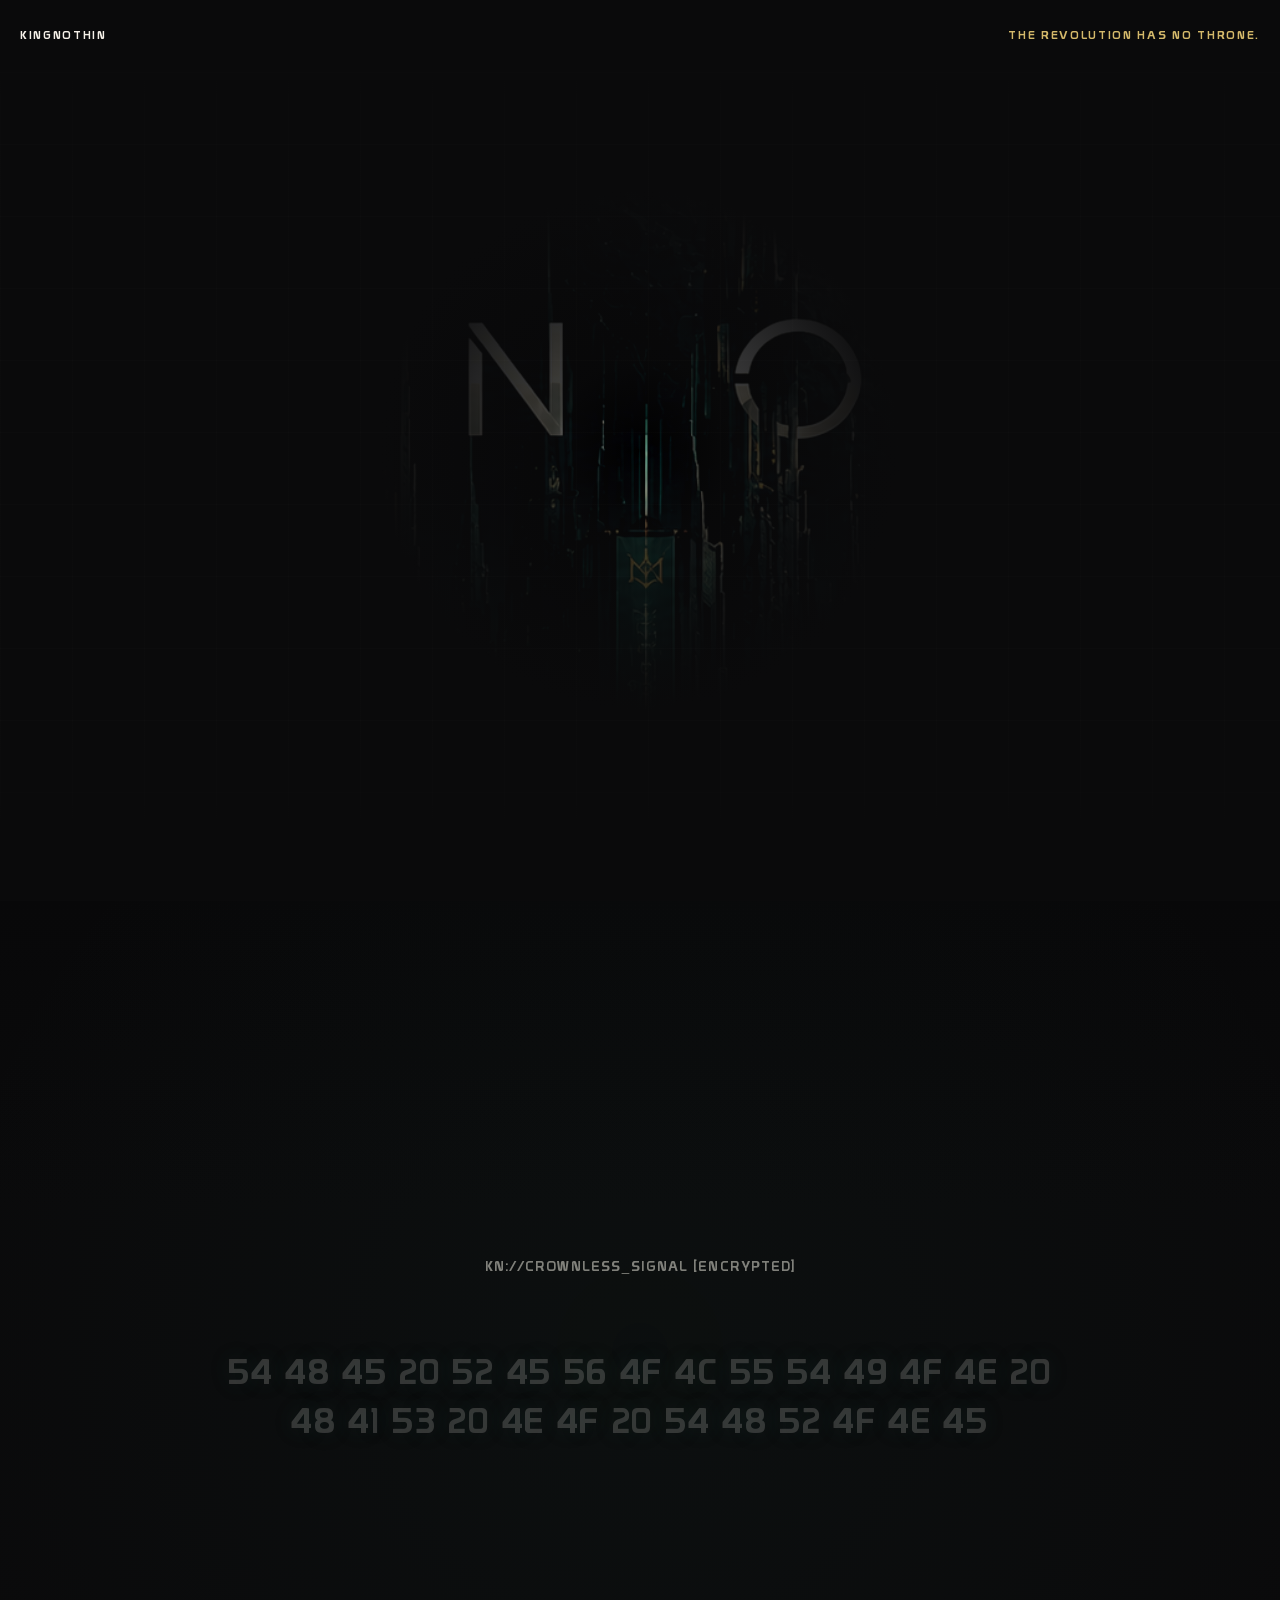
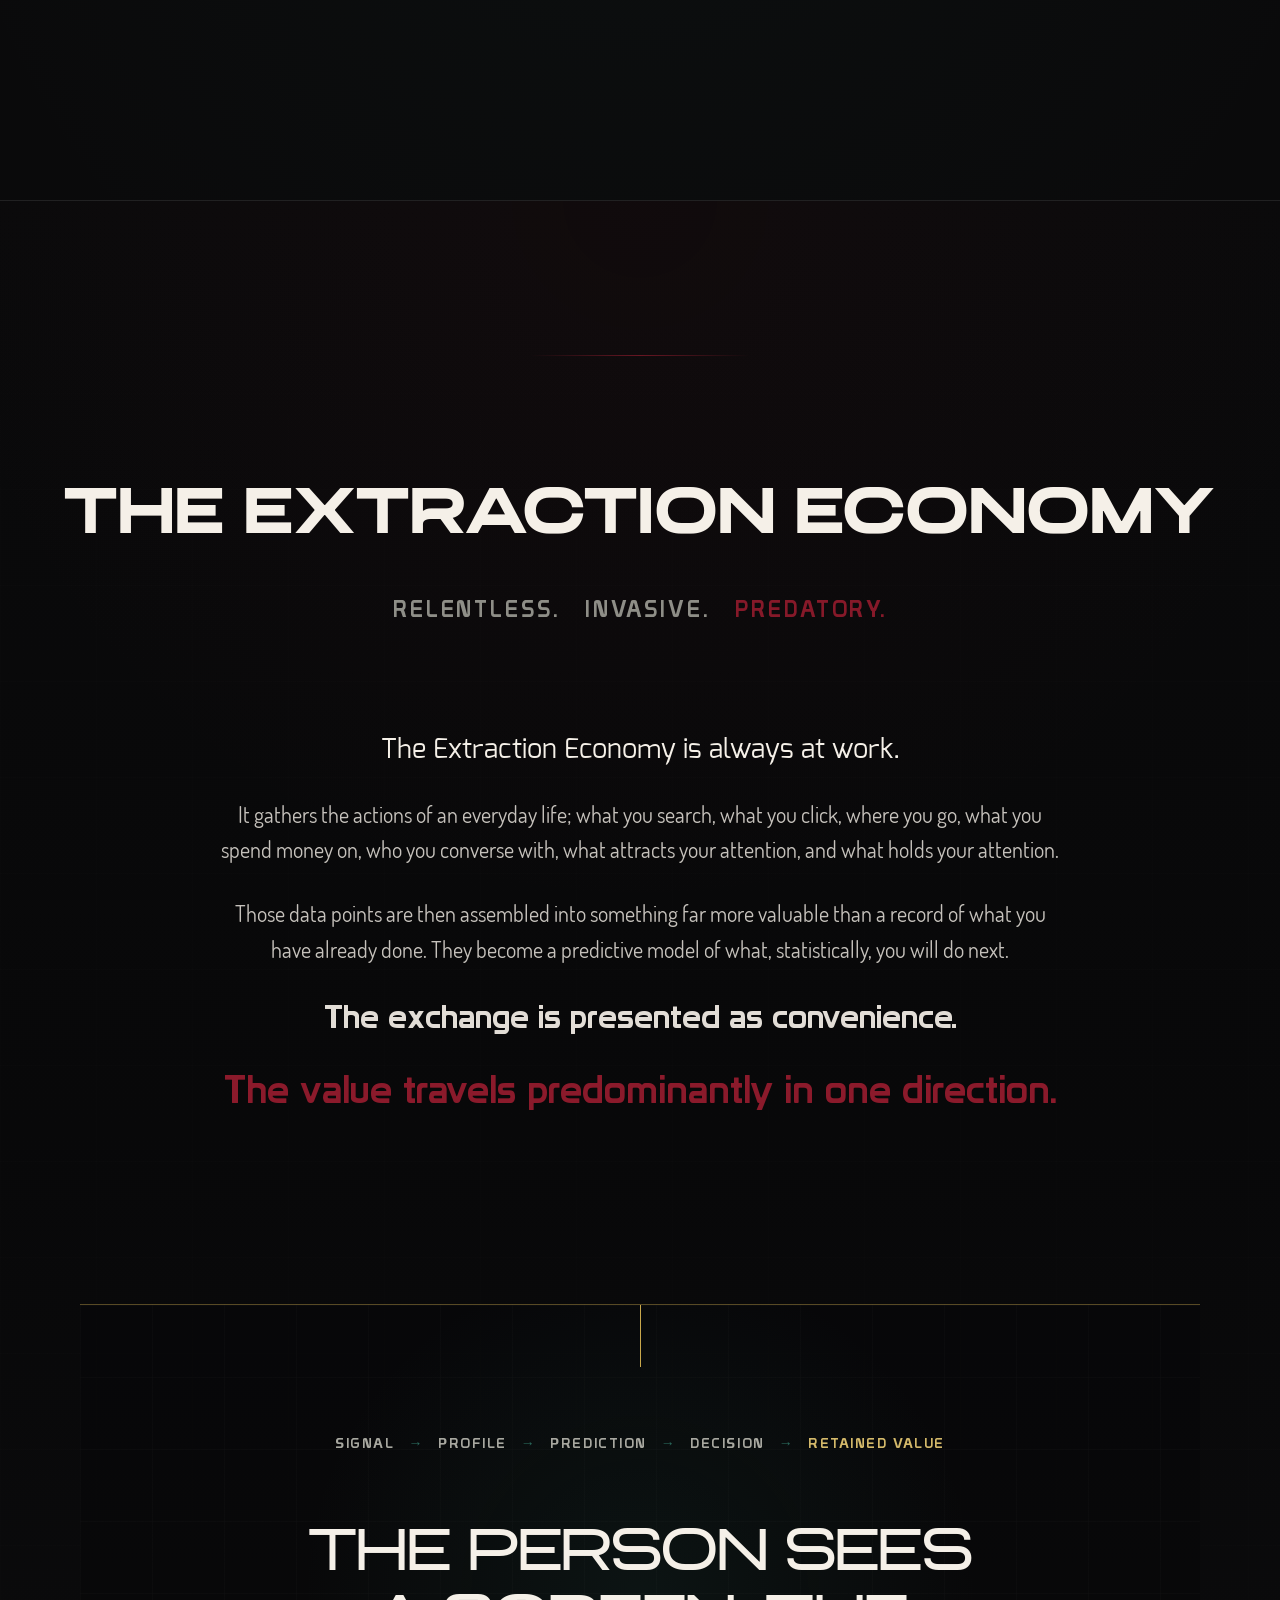
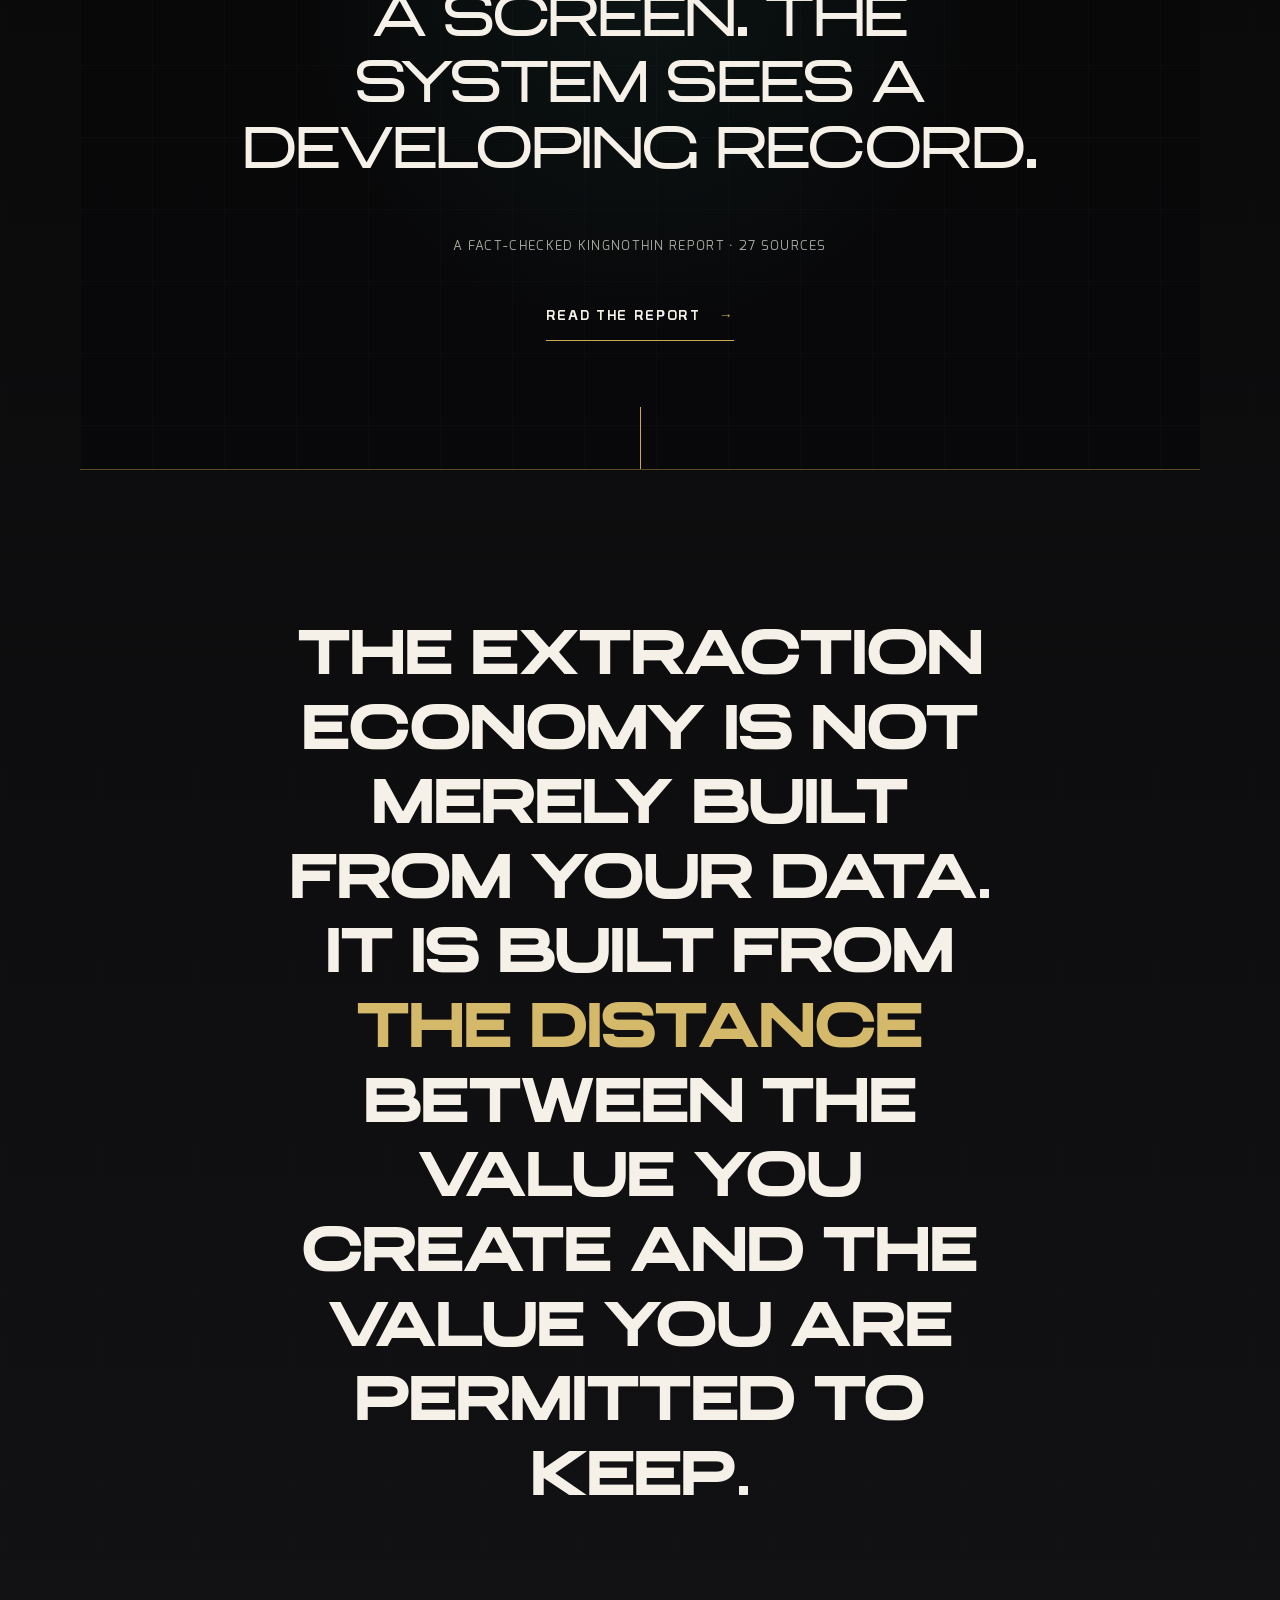
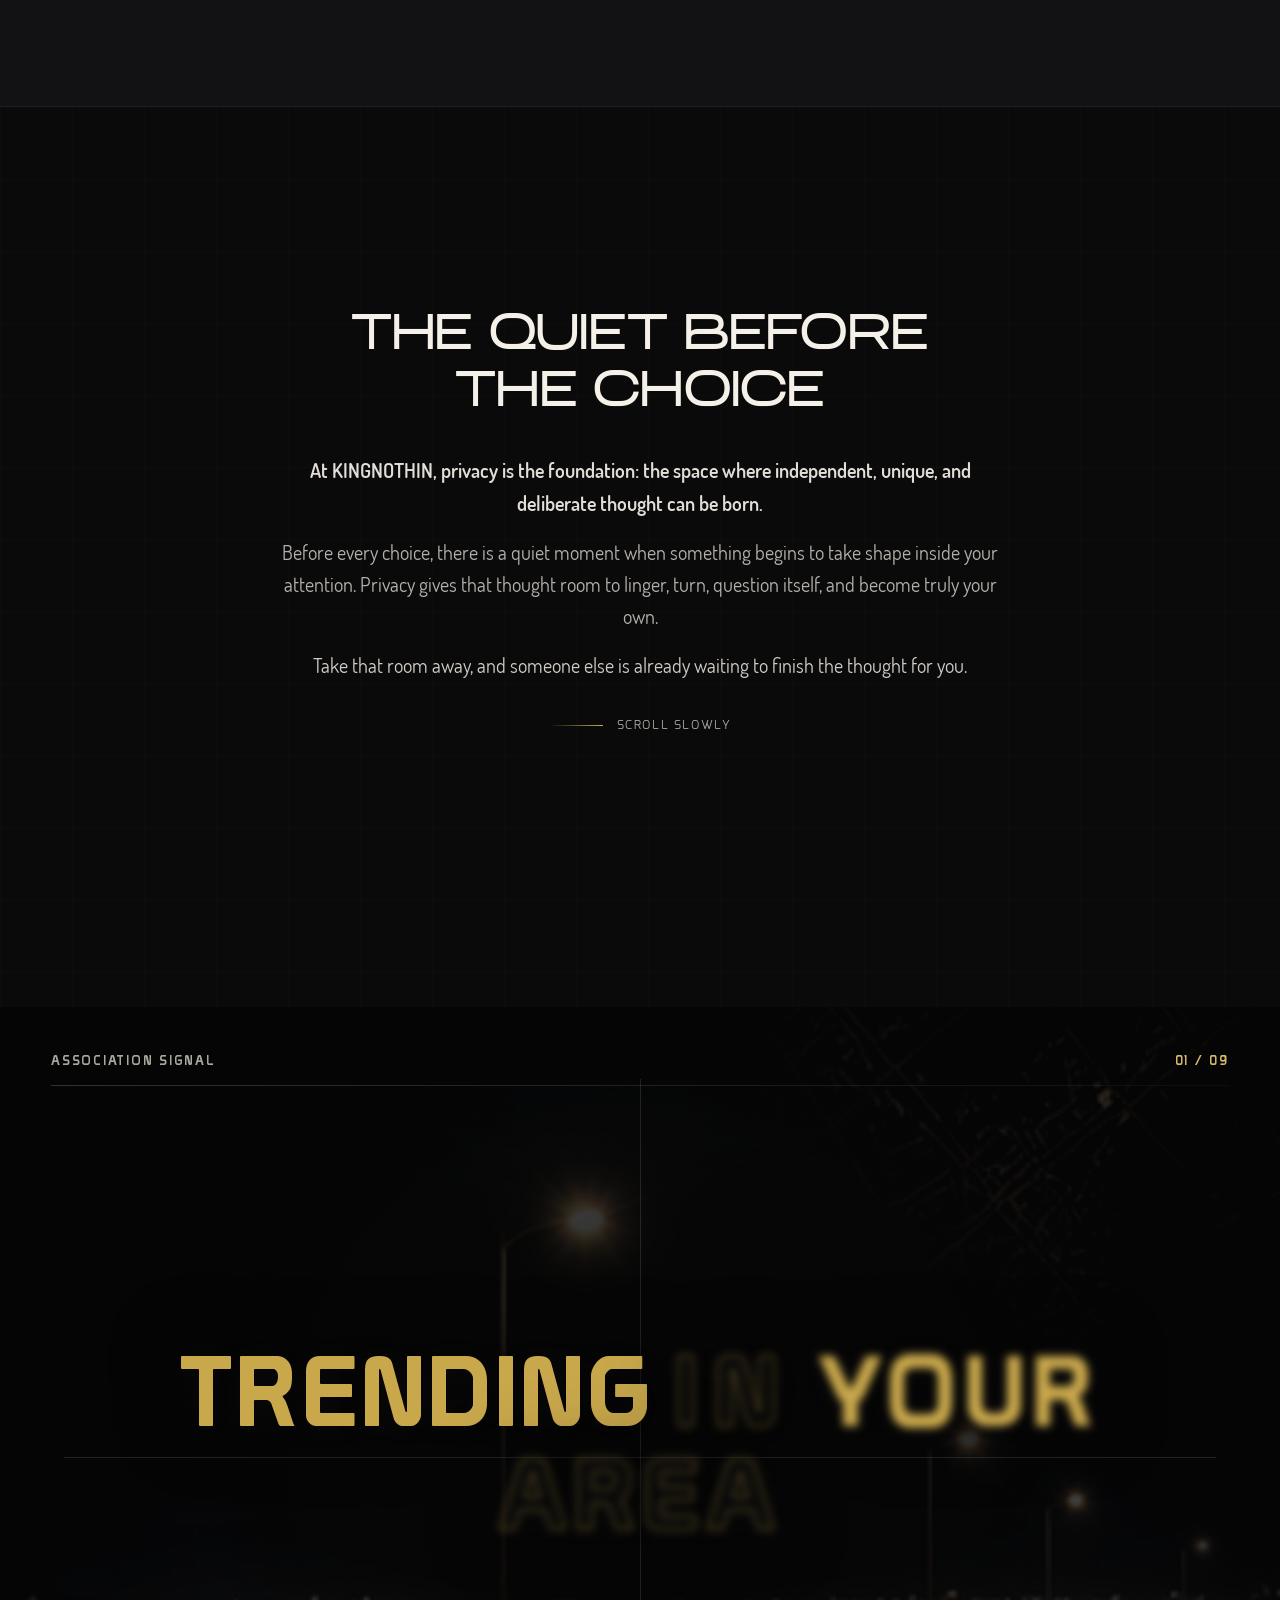
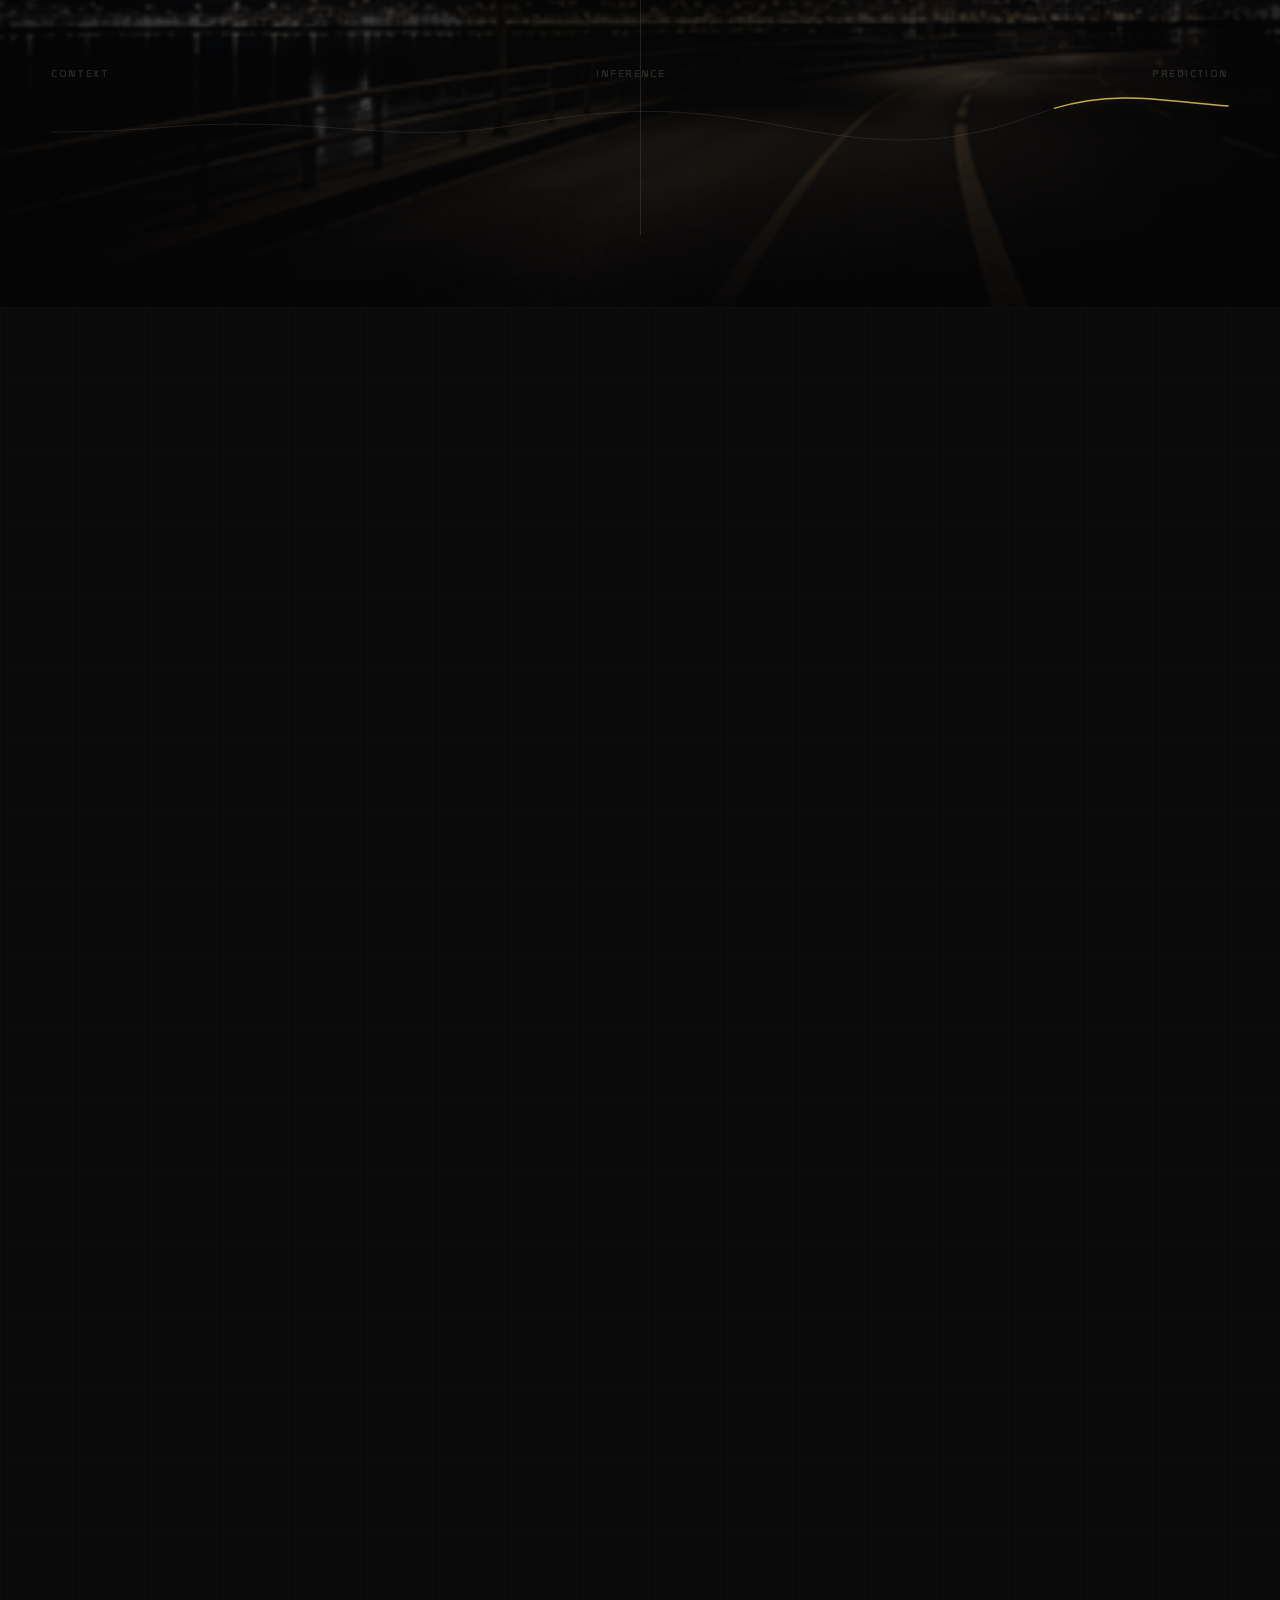
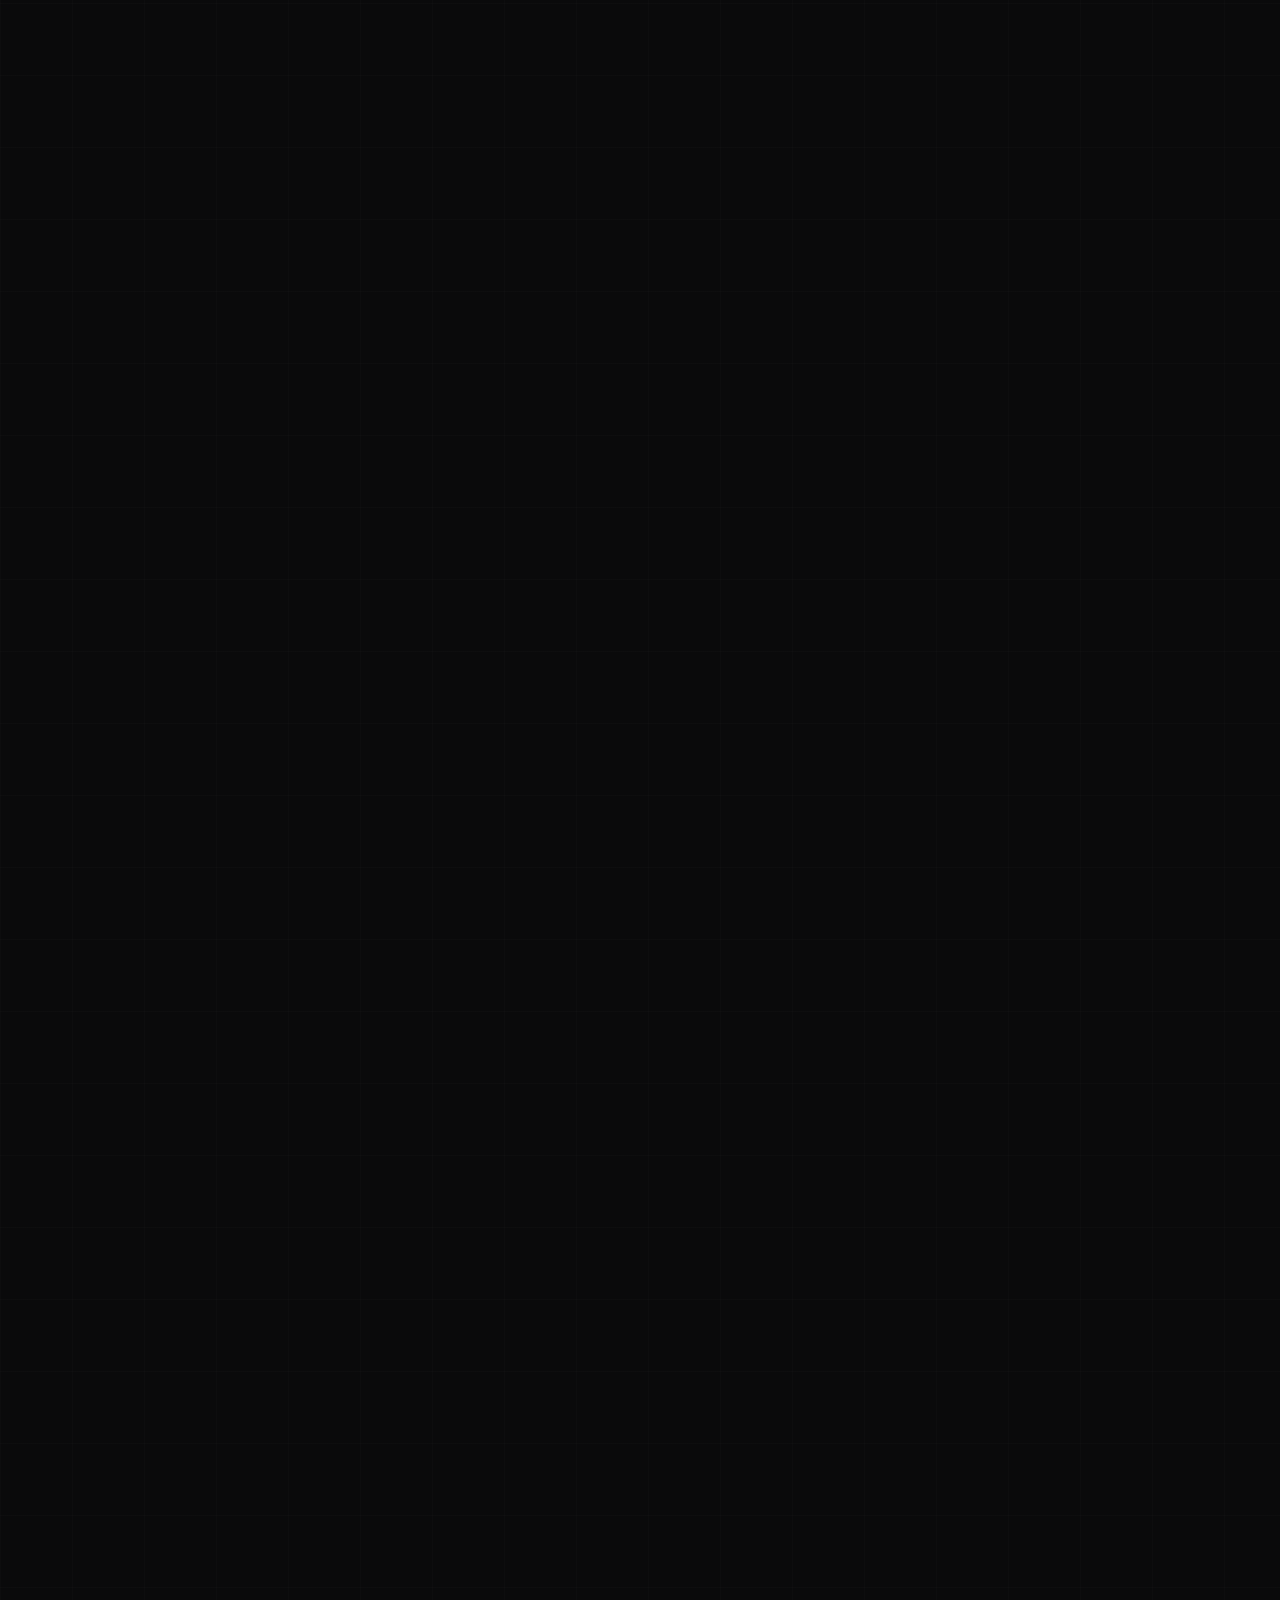
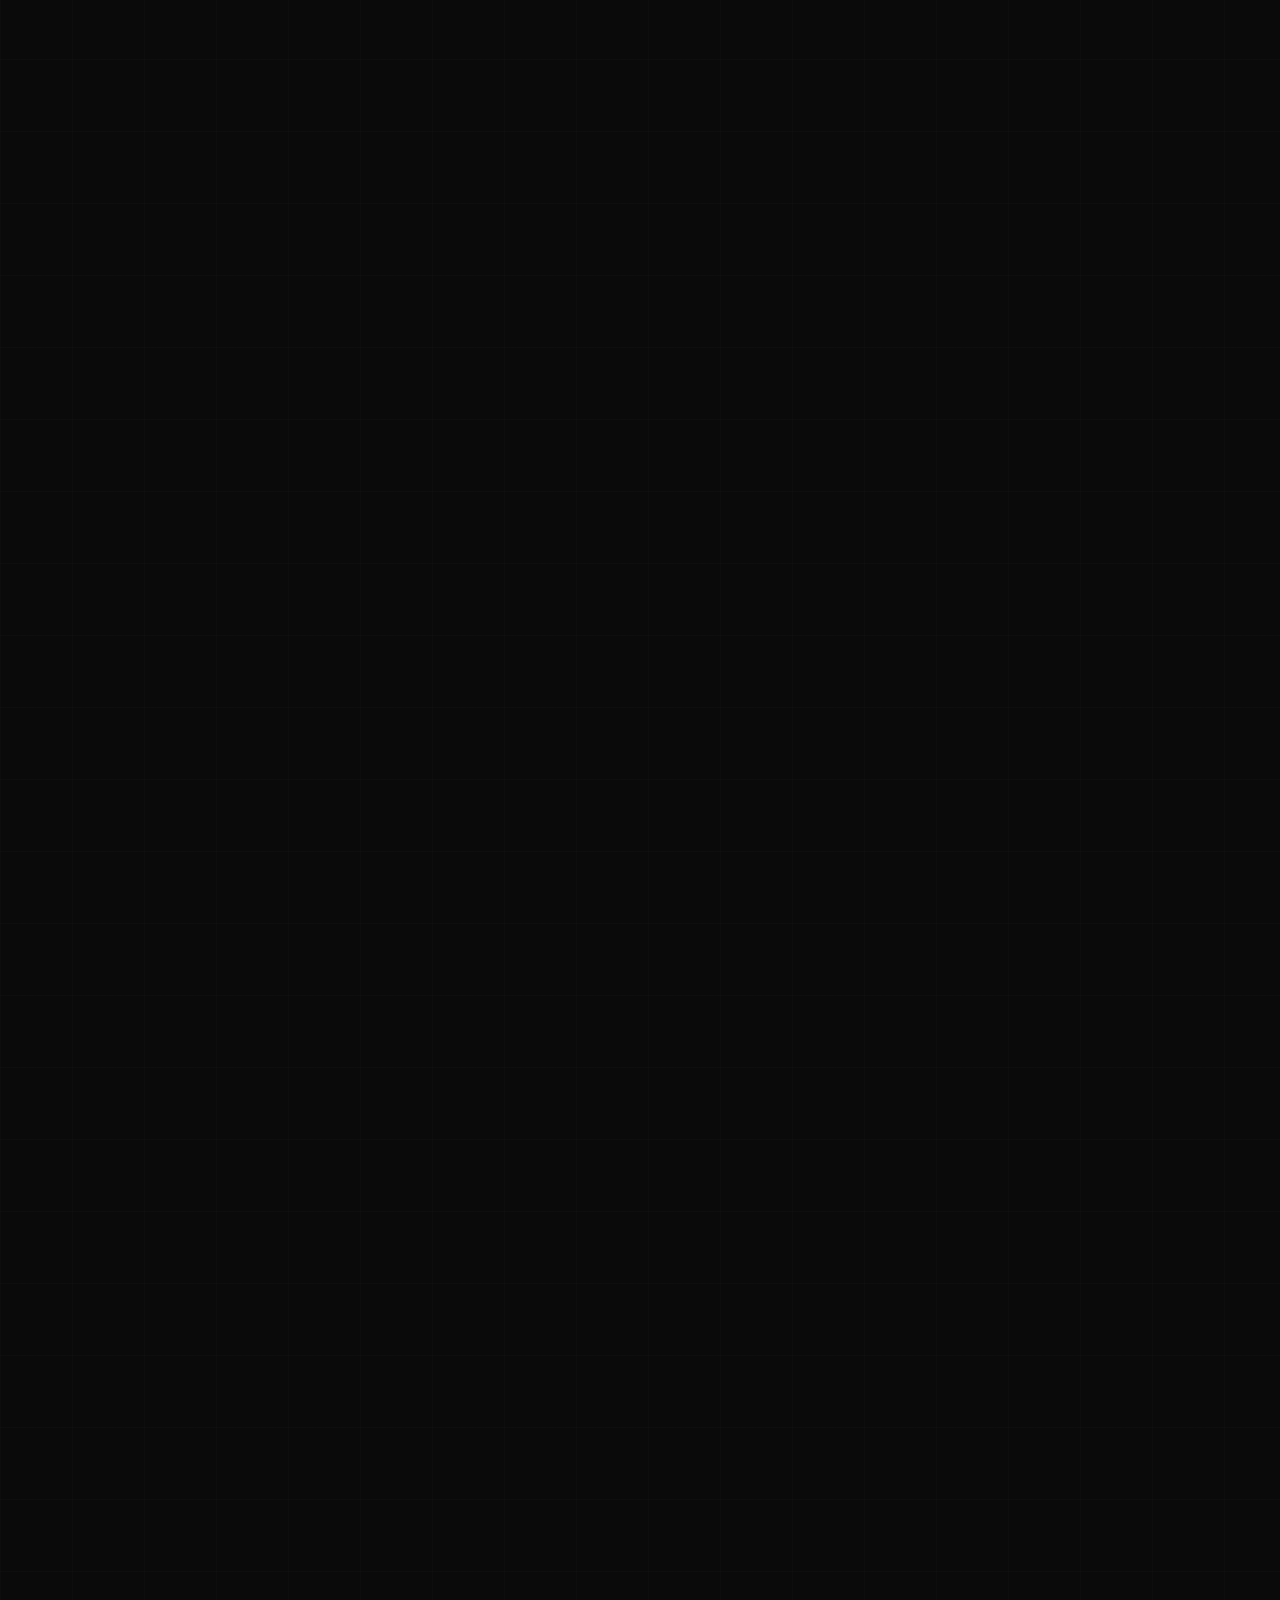
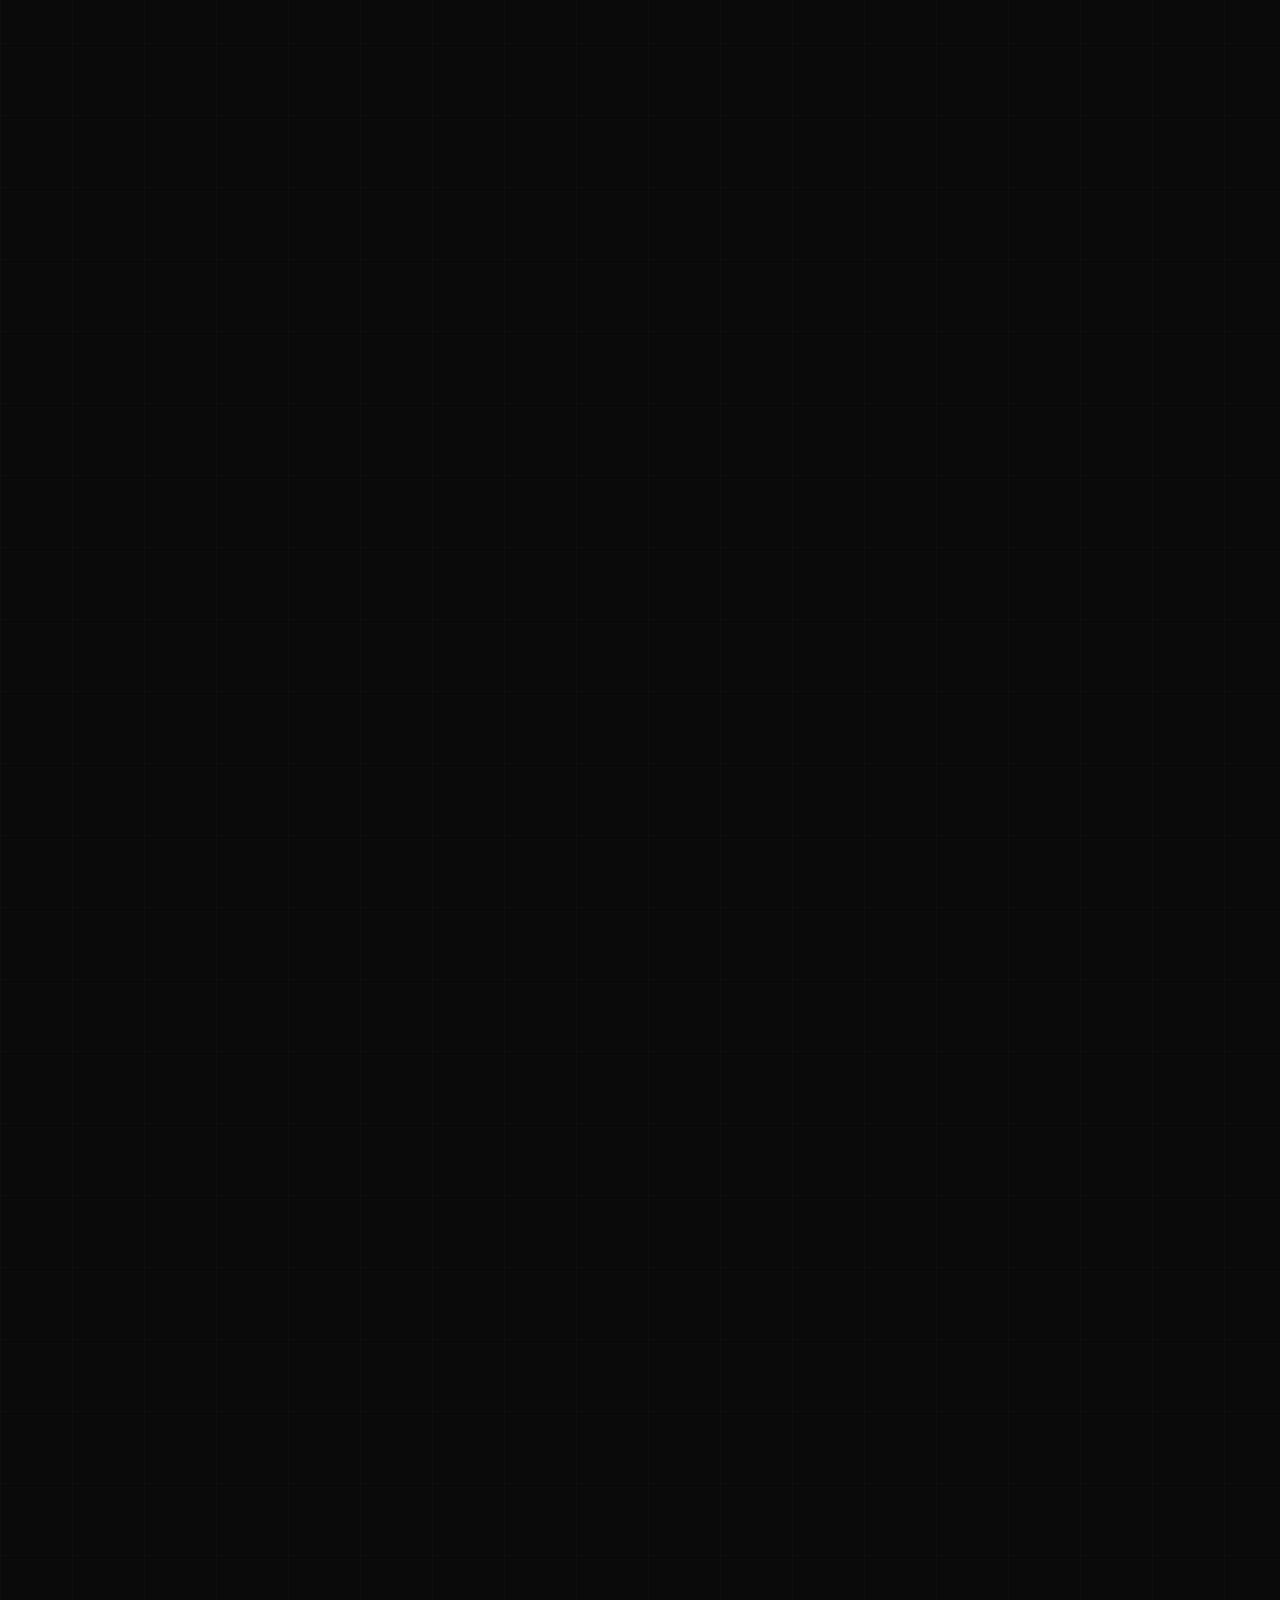
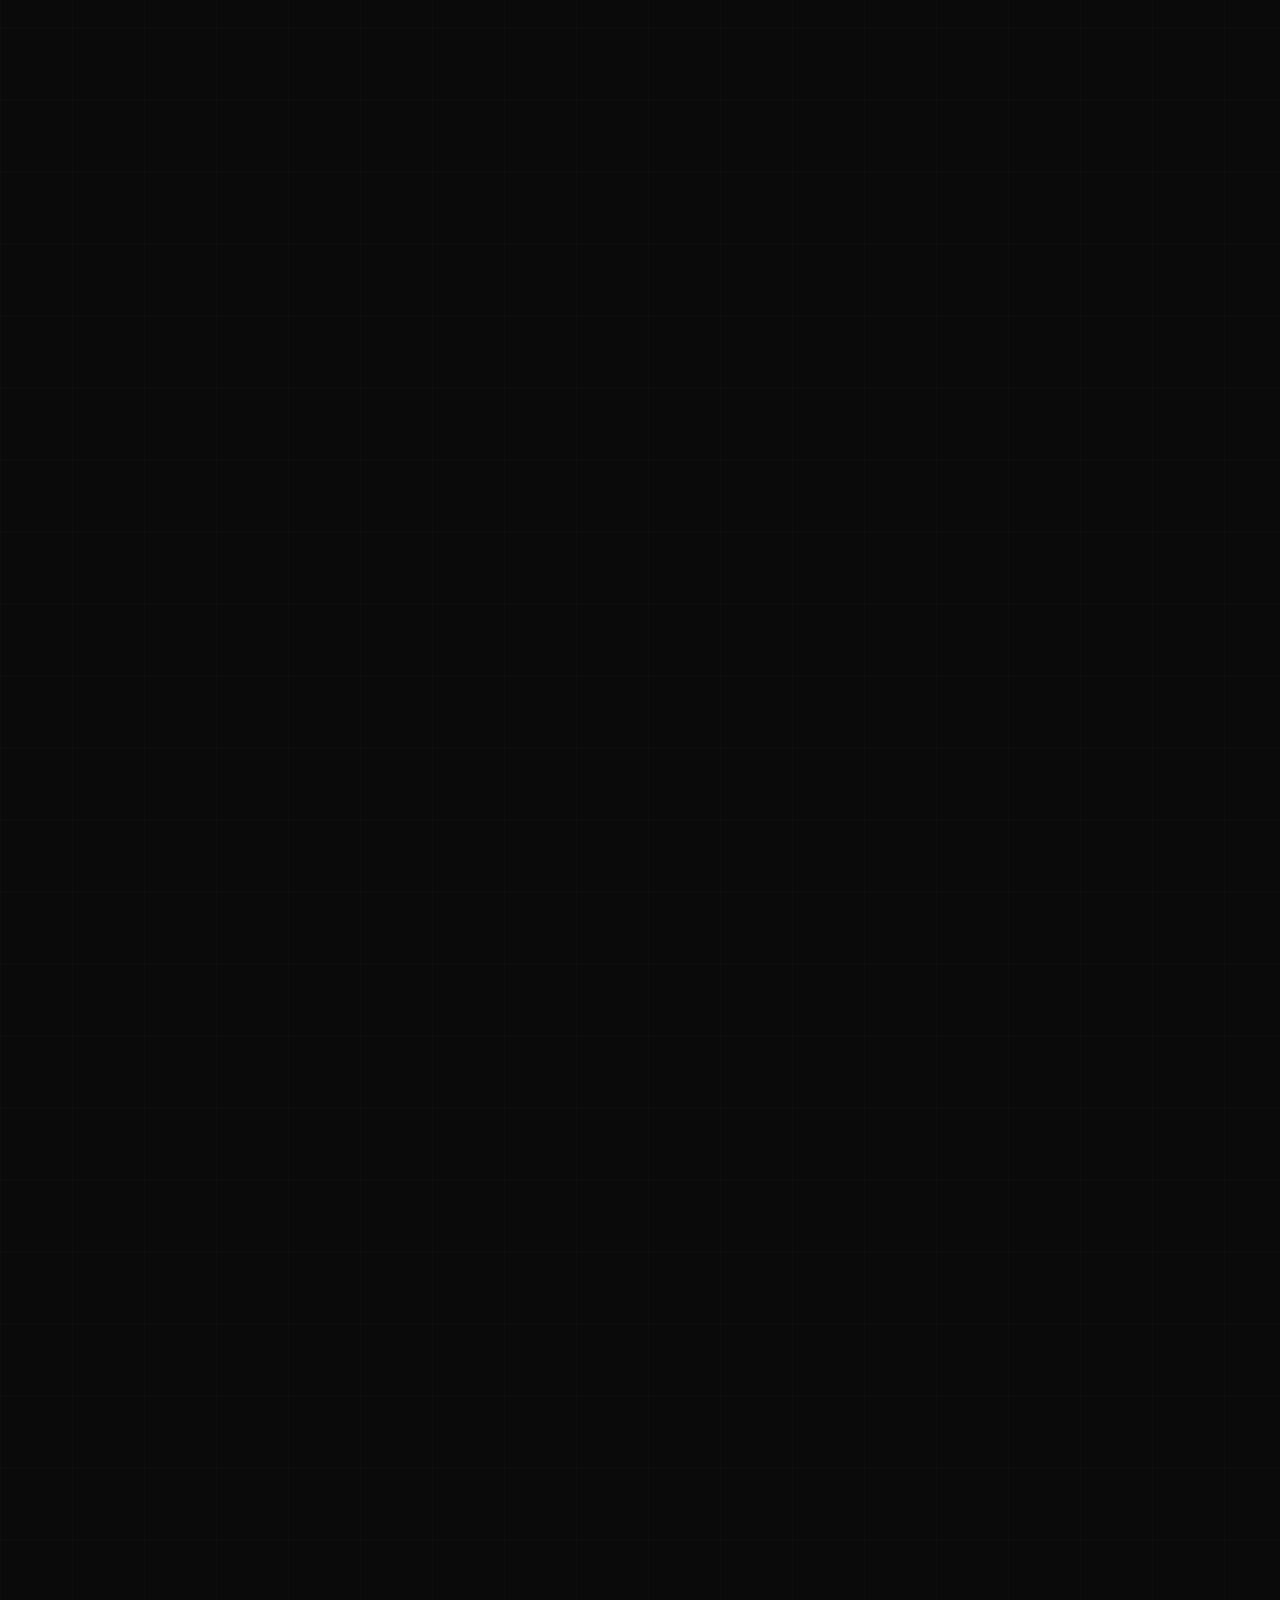
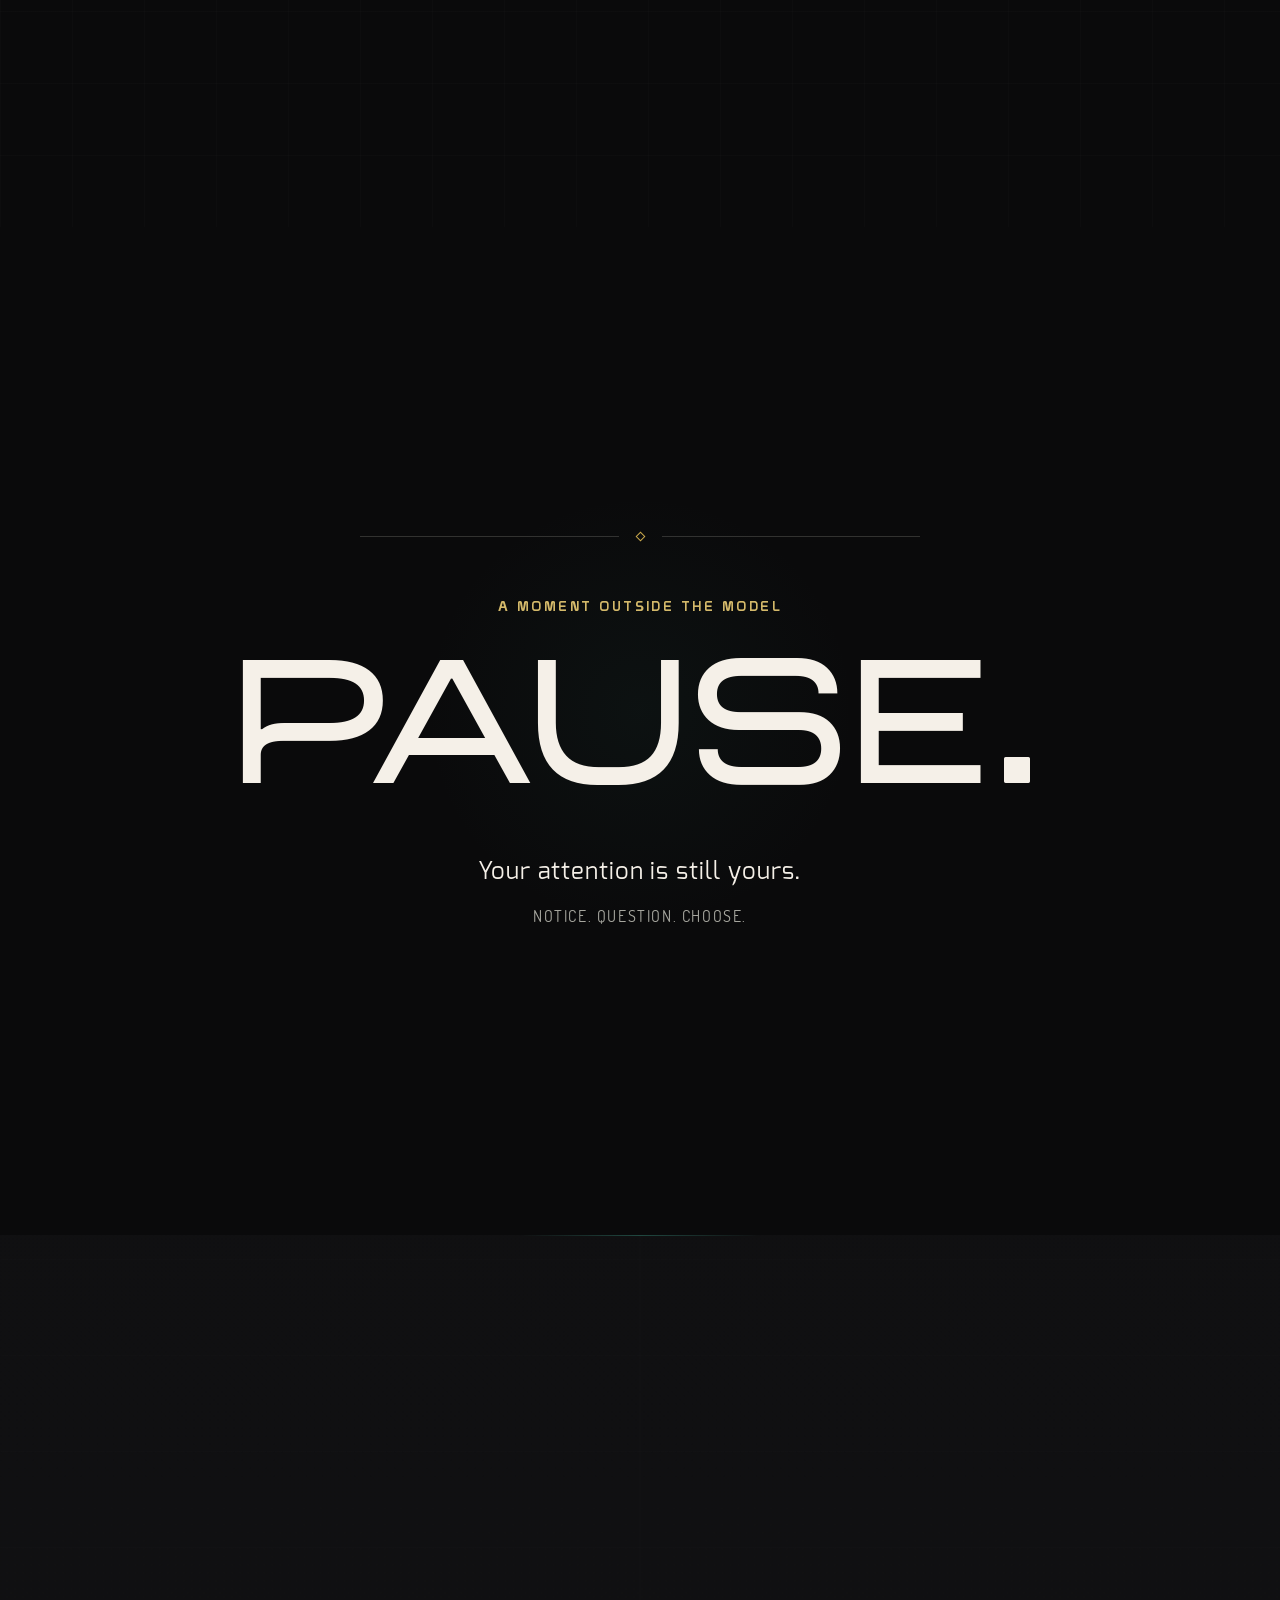
==== commit 244f6c15: "Publish Extraction Economy report and phrase art" ====
--- a/index.html
+++ b/index.html
@@ -8,8 +8,8 @@
       content="KINGNOTHIN helps people remain free in their own minds through privacy, agency, discernment, and wisdom."
     >
     <title>KINGNOTHIN | The Revolution Has No Throne</title>
-    <link rel="stylesheet" href="styles.css">
-    <link rel="stylesheet" href="privacy-experience.css?v=20260806-1">
+    <link rel="stylesheet" href="styles.css?v=20260905-1">
+    <link rel="stylesheet" href="privacy-experience.css?v=20260905-1">
   </head>
   <body>
     <main class="landing" aria-label="KINGNOTHIN landing page">
@@ -72,6 +72,18 @@
               <p class="extraction-opening__value">The value travels predominantly in one direction.</p>
             </div>
           </header>
+
+          <section class="extraction-report-portal extraction-reveal" aria-labelledby="extraction-report-title">
+            <p class="extraction-report-portal__chain" aria-label="Signal becomes profile, prediction, decision, and retained value">
+              <span>SIGNAL</span><i aria-hidden="true">→</i><span>PROFILE</span><i aria-hidden="true">→</i><span>PREDICTION</span><i aria-hidden="true">→</i><span>DECISION</span><i aria-hidden="true">→</i><span>RETAINED VALUE</span>
+            </p>
+            <h3 id="extraction-report-title">The person sees a screen. The system sees a developing record.</h3>
+            <p class="extraction-report-portal__meta">A FACT-CHECKED KINGNOTHIN REPORT · 27 SOURCES</p>
+            <a class="extraction-report-portal__link" href="reports/extraction-economy/">
+              <span>READ THE REPORT</span>
+              <i aria-hidden="true">→</i>
+            </a>
+          </section>
 
           <!-- Reserved for the next Extraction Economy redesign pass. -->
           <section
@@ -424,7 +436,24 @@
                     <span class="privacy-experience__word privacy-experience__word--area" data-privacy-word>area</span>
                   </span>
                 </p>
-                <p class="privacy-experience__phrase" data-privacy-phrase="1" data-step="02">Popular with people like you</p>
+                <p
+                  class="privacy-experience__phrase privacy-experience__phrase--image privacy-experience__phrase--user-art"
+                  data-privacy-phrase="1"
+                  data-privacy-label="Popular with people like you"
+                  data-step="02"
+                >
+                  <span class="sr-only">Popular with people like you</span>
+                  <img
+                    class="privacy-experience__phrase-art privacy-experience__phrase-art--square"
+                    src="assets/privacy-experience/popular-with-people-like-you-640.webp"
+                    srcset="assets/privacy-experience/popular-with-people-like-you-320.webp 320w, assets/privacy-experience/popular-with-people-like-you-640.webp 640w"
+                    sizes="(max-width: 760px) 88vw, 640px"
+                    alt=""
+                    aria-hidden="true"
+                    loading="lazy"
+                    decoding="async"
+                  >
+                </p>
                 <p
                   class="privacy-experience__phrase privacy-experience__phrase--image"
                   data-privacy-phrase="2"
@@ -439,7 +468,24 @@
                     aria-hidden="true"
                   >
                 </p>
-                <p class="privacy-experience__phrase" data-privacy-phrase="3" data-step="04">You may also like</p>
+                <p
+                  class="privacy-experience__phrase privacy-experience__phrase--image privacy-experience__phrase--user-art"
+                  data-privacy-phrase="3"
+                  data-privacy-label="You may also like"
+                  data-step="04"
+                >
+                  <span class="sr-only">You may also like</span>
+                  <img
+                    class="privacy-experience__phrase-art privacy-experience__phrase-art--square"
+                    src="assets/privacy-experience/you-may-also-like-640.webp"
+                    srcset="assets/privacy-experience/you-may-also-like-320.webp 320w, assets/privacy-experience/you-may-also-like-640.webp 640w"
+                    sizes="(max-width: 760px) 88vw, 640px"
+                    alt=""
+                    aria-hidden="true"
+                    loading="lazy"
+                    decoding="async"
+                  >
+                </p>
                 <p class="privacy-experience__phrase" data-privacy-phrase="4" data-step="05">Continue where you left off</p>
                 <p class="privacy-experience__phrase" data-privacy-phrase="5" data-step="06">Because you watched</p>
                 <p class="privacy-experience__phrase" data-privacy-phrase="6" data-step="07">Recommended for you</p>
@@ -590,6 +636,109 @@
         </div>
       </section>
 
+      <section
+        class="attention-siege"
+        id="privacy-foundation"
+        aria-labelledby="attention-title"
+        aria-describedby="attention-disclaimer"
+        data-attention-section
+      >
+        <header class="attention-siege__header">
+          <p class="attention-siege__label attention-reveal">THE CONTEST FOR ATTENTION</p>
+          <h2 class="attention-siege__title attention-reveal" id="attention-title">
+            EVERY PREDICTION ARRIVES DISGUISED AS HELP.
+          </h2>
+          <p class="attention-siege__intro attention-reveal">
+            One suggestion feels useful. Then another arrives. Each one knows a little more,
+            asks a little louder, and leaves a little less room for a thought of your own.
+          </p>
+          <p class="attention-siege__disclaimer" id="attention-disclaimer">
+            Illustrative messages only. Nothing here observes, profiles, or records you.
+          </p>
+        </header>
+
+        <div class="attention-stream" aria-label="Escalating examples of algorithmic persuasion">
+          <article class="attention-alert attention-alert--echo attention-reveal">
+            <p class="attention-alert__source">A QUIET NUDGE</p>
+            <p class="attention-alert__message">Because you chose this…</p>
+            <p class="attention-alert__aside">We found something similar.</p>
+          </article>
+
+          <article class="attention-alert attention-alert--suggestion attention-reveal">
+            <p class="attention-alert__source">SELECTED FOR YOU</p>
+            <p class="attention-alert__message">You might also like</p>
+            <div class="attention-alert__choices" aria-hidden="true">
+              <span>MORE LIKE THIS</span>
+              <span>KEEP LOOKING</span>
+              <span>SEE THE NEXT</span>
+            </div>
+          </article>
+
+          <article class="attention-alert attention-alert--crowd attention-reveal">
+            <p class="attention-alert__source">POPULAR NEAR YOU</p>
+            <p class="attention-alert__message">Other users like you are choosing</p>
+            <p class="attention-alert__proof">
+              <span>8 PEOPLE VIEWED THIS</span>
+              <span>TRENDING NOW</span>
+              <span>MOST CHOSEN</span>
+            </p>
+          </article>
+
+          <article class="attention-alert attention-alert--urgency attention-reveal">
+            <p class="attention-alert__source">STILL DECIDING?</p>
+            <p class="attention-alert__message">Your chance may not wait.</p>
+            <p class="attention-alert__aside">RETURN NOW · ACT SOON · DO NOT MISS OUT</p>
+          </article>
+
+          <article class="attention-alert attention-alert--prediction attention-reveal">
+            <p class="attention-alert__source">WE THINK WE KNOW WHAT COMES NEXT</p>
+            <p class="attention-alert__message">Picked for the person we predict you are.</p>
+            <div class="attention-alert__prediction" aria-hidden="true">
+              <span>BASED ON YOUR INTERESTS</span>
+              <span>BASED ON YOUR TIMING</span>
+              <span>BASED ON PEOPLE LIKE YOU</span>
+            </div>
+          </article>
+
+          <article class="attention-alert attention-alert--consensus attention-reveal">
+            <p class="attention-alert__source">EVERYONE IS TALKING ABOUT IT</p>
+            <p class="attention-alert__message">Do not be the last to know.</p>
+            <p class="attention-alert__aside">RECOMMENDED · RELEVANT · RIGHT NOW</p>
+          </article>
+
+          <article class="attention-alert attention-alert--interruption attention-reveal">
+            <p class="attention-alert__source">ONE MORE THING</p>
+            <p class="attention-alert__message">BEFORE YOU GO—</p>
+            <div class="attention-alert__noise" aria-hidden="true">
+              <span>FOR YOU</span>
+              <span>CHOSEN</span>
+              <span>NOW</span>
+              <span>DON'T MISS THIS</span>
+              <span>KEEP WATCHING</span>
+              <span>YOU MAY ALSO LIKE</span>
+            </div>
+          </article>
+        </div>
+
+        <div class="attention-pause" data-attention-pause>
+          <div class="attention-pause__inner">
+            <p class="attention-pause__silence" aria-hidden="true">—</p>
+            <p class="attention-pause__kicker">NOW, NOTHING IS ASKING.</p>
+            <h2>NOTICE WHAT RETURNS.</h2>
+            <p>
+              A deliberate choice needs time that has not been purchased, shaped,
+              or predicted in advance.
+            </p>
+            <p class="attention-pause__foundation">
+              A clear mind requires somewhere the machinery cannot follow.
+              <strong>Privacy is that place.</strong>
+            </p>
+            <p class="attention-pause__conclusion">
+              PRIVACY IS THE FOUNDATION. AGENCY IS THE GOAL.
+            </p>
+          </div>
+        </div>
+      </section>
       <section class="entry" id="begin" aria-labelledby="entry-title">
         <div class="entry__inner">
           <p class="entry__kicker">FIRST DOOR</p>
--- a/styles.css
+++ b/styles.css
@@ -461,6 +461,137 @@
   line-height: 1.24;
 }
 
+.extraction-report-portal {
+  position: relative;
+  display: grid;
+  width: min(100%, 1120px);
+  min-height: min(76svh, 820px);
+  align-content: center;
+  justify-items: center;
+  gap: 0;
+  margin: clamp(110px, 15vw, 190px) auto 0;
+  padding: clamp(72px, 10vw, 132px) clamp(22px, 7vw, 88px);
+  border-top: 1px solid rgba(201, 168, 76, .42);
+  border-bottom: 1px solid rgba(201, 168, 76, .42);
+  background:
+    radial-gradient(circle at 50% 38%, rgba(42, 107, 94, .12), transparent 46%),
+    linear-gradient(rgba(168, 168, 160, .025) 1px, transparent 1px),
+    linear-gradient(90deg, rgba(168, 168, 160, .025) 1px, transparent 1px),
+    rgba(8, 8, 9, .72);
+  background-size: auto, 72px 72px, 72px 72px, auto;
+  text-align: center;
+}
+
+.extraction-report-portal::before,
+.extraction-report-portal::after {
+  position: absolute;
+  left: 50%;
+  width: 1px;
+  height: clamp(34px, 5vw, 62px);
+  background: var(--supernova);
+  content: "";
+}
+
+.extraction-report-portal::before {
+  top: 0;
+}
+
+.extraction-report-portal::after {
+  bottom: 0;
+}
+
+.extraction-report-portal__chain {
+  display: flex;
+  flex-wrap: wrap;
+  justify-content: center;
+  gap: 10px 14px;
+  margin: 0 0 clamp(42px, 6vw, 68px);
+  color: var(--silver);
+  font-family: var(--font-display-secondary);
+  font-size: clamp(11px, 1.25vw, 14px);
+  letter-spacing: .11em;
+  line-height: 1.5;
+}
+
+.extraction-report-portal__chain span:last-child {
+  color: var(--supernova-soft);
+}
+
+.extraction-report-portal__chain i {
+  color: var(--jade);
+  font-style: normal;
+}
+
+.extraction-report-portal h3 {
+  max-width: 940px;
+  margin: 0;
+  color: var(--ivory);
+  font-family: var(--font-display-primary);
+  font-size: clamp(34px, 5vw, 66px);
+  font-weight: 400;
+  letter-spacing: -.01em;
+  line-height: 1.03;
+  text-wrap: balance;
+}
+
+.extraction-report-portal__meta {
+  margin: clamp(34px, 5vw, 52px) 0 0;
+  color: var(--silver);
+  font-family: var(--font-support);
+  font-size: clamp(11px, 1.2vw, 13px);
+  letter-spacing: .1em;
+  text-transform: uppercase;
+}
+
+.extraction-report-portal__link {
+  display: inline-flex;
+  align-items: center;
+  gap: 18px;
+  margin-top: 34px;
+  padding: 14px 0;
+  border-bottom: 1px solid var(--supernova);
+  color: var(--ivory);
+  font-family: var(--font-display-secondary);
+  font-size: 14px;
+  letter-spacing: .12em;
+  text-decoration: none;
+  transition: color var(--time-focus) var(--ease-signal), gap var(--time-focus) var(--ease-signal);
+}
+
+.extraction-report-portal__link i {
+  color: var(--supernova);
+  font-style: normal;
+}
+
+.extraction-report-portal__link:hover,
+.extraction-report-portal__link:focus-visible {
+  gap: 24px;
+  color: var(--supernova-soft);
+}
+
+@media (max-width: 620px) {
+  .extraction-report-portal {
+    width: calc(100% - 4px);
+    min-height: 78svh;
+    padding-right: 18px;
+    padding-left: 18px;
+  }
+
+  .extraction-report-portal__chain {
+    max-width: 280px;
+  }
+
+  .extraction-report-portal h3 {
+    font-size: clamp(31px, 10vw, 44px);
+  }
+}
+
+@media (prefers-reduced-motion: reduce) {
+  .extraction-report-portal__link {
+    transition: none;
+  }
+}
+
 .extraction-pathway[hidden],
 .extraction-ledger[hidden] {
   display: none !important;
@@ -2171,3 +2302,327 @@
     transform: none;
   }
 }
+/* Attention siege: escalating persuasion followed by protected quiet. */
+.attention-siege {
+  position: relative;
+  isolation: isolate;
+  overflow: hidden;
+  border-top: 1px solid rgba(139, 26, 43, 0.34);
+  background: linear-gradient(180deg, #0c0b0d, #111014 58%, var(--obsidian));
+}
+
+.attention-siege::before {
+  position: absolute;
+  inset: 0 0 auto;
+  z-index: -1;
+  height: 72%;
+  content: "";
+  background:
+    repeating-linear-gradient(90deg, transparent 0 78px, rgba(245, 240, 232, 0.018) 79px, transparent 80px),
+    radial-gradient(circle at 50% 22%, rgba(139, 26, 43, 0.12), transparent 44%);
+  opacity: 0.74;
+  transition: opacity 900ms var(--ease-signal);
+}
+
+.attention-siege.is-calm::before { opacity: 0; }
+
+.attention-siege__header {
+  width: min(100% - 40px, 920px);
+  margin: 0 auto;
+  padding: clamp(100px, 15vw, 180px) 0 clamp(80px, 12vw, 140px);
+  text-align: center;
+}
+
+.attention-siege__label,
+.attention-pause__kicker,
+.attention-pause__conclusion {
+  color: var(--supernova-soft);
+  font-family: var(--font-display-secondary);
+  font-size: clamp(12px, 1.5vw, 14px);
+  font-weight: 700;
+  letter-spacing: 0.15em;
+  text-transform: uppercase;
+}
+
+.attention-siege__title {
+  margin: 0 auto clamp(28px, 5vw, 48px);
+  color: var(--ivory);
+  font-family: var(--font-display-primary);
+  font-size: clamp(38px, 6.4vw, 76px);
+  line-height: 0.98;
+  text-transform: uppercase;
+  text-wrap: balance;
+}
+
+.attention-siege__intro {
+  max-width: 760px;
+  margin: 0 auto 24px;
+  color: rgba(245, 240, 232, 0.8);
+  font-size: clamp(19px, 2.3vw, 23px);
+  line-height: 1.58;
+}
+
+.attention-siege__disclaimer {
+  color: rgba(168, 168, 160, 0.66);
+  font-family: var(--font-support);
+  font-size: 14px;
+}
+
+.attention-stream {
+  width: min(100% - 40px, 1120px);
+  margin: 0 auto;
+}
+
+.attention-alert {
+  position: relative;
+  display: grid;
+  align-content: center;
+  min-height: clamp(340px, 62svh, 680px);
+  margin: 0 auto;
+  padding: clamp(28px, 6vw, 68px);
+  overflow: hidden;
+  border: 1px solid rgba(168, 168, 160, 0.14);
+  background: rgba(10, 10, 11, 0.8);
+  box-shadow: 0 36px 100px rgba(0, 0, 0, 0.3);
+  text-align: center;
+}
+
+.attention-alert + .attention-alert { margin-top: clamp(64px, 12vw, 148px); }
+
+.attention-alert__source,
+.attention-alert__aside,
+.attention-alert__proof,
+.attention-alert__prediction,
+.attention-alert__choices {
+  font-family: var(--font-support);
+  text-transform: uppercase;
+}
+
+.attention-alert__source {
+  margin-bottom: 24px;
+  color: var(--silver);
+  font-size: clamp(11px, 1.4vw, 14px);
+  font-weight: 700;
+  letter-spacing: 0.14em;
+}
+
+.attention-alert__message {
+  margin: 0;
+  color: var(--ivory);
+  font-family: var(--font-display-primary);
+  font-size: clamp(34px, 6.4vw, 76px);
+  font-weight: 700;
+  line-height: 1;
+  text-wrap: balance;
+}
+
+.attention-alert__aside {
+  margin: 28px 0 0;
+  color: rgba(245, 240, 232, 0.62);
+  font-size: clamp(13px, 1.8vw, 17px);
+  letter-spacing: 0.1em;
+}
+
+.attention-alert--echo {
+  width: min(100%, 660px);
+  min-height: 360px;
+  border-color: rgba(201, 168, 76, 0.22);
+  background: linear-gradient(150deg, rgba(201, 168, 76, 0.04), rgba(10, 10, 11, 0.78));
+}
+
+.attention-alert--echo .attention-alert__message { font-size: clamp(32px, 5vw, 56px); font-weight: 400; }
+
+.attention-alert--suggestion {
+  width: min(100%, 780px);
+  transform-origin: right center;
+  background: linear-gradient(90deg, rgba(42, 107, 94, 0.08), transparent 58%), #0a0a0b;
+  text-align: left;
+}
+
+.attention-alert__choices {
+  display: flex;
+  flex-wrap: wrap;
+  gap: 10px;
+  margin-top: 40px;
+}
+
+.attention-alert__choices span {
+  padding: 10px 14px;
+  border: 1px solid rgba(42, 107, 94, 0.4);
+  color: rgba(245, 240, 232, 0.7);
+  font-size: 11px;
+  letter-spacing: 0.1em;
+}
+
+.attention-alert--crowd { width: min(100%, 880px); border: 2px solid rgba(201, 168, 76, 0.36); }
+
+.attention-alert__proof {
+  display: flex;
+  justify-content: center;
+  gap: clamp(12px, 4vw, 42px);
+  margin: clamp(34px, 6vw, 58px) 0 0;
+  color: var(--supernova-soft);
+  font-size: clamp(11px, 1.4vw, 14px);
+  letter-spacing: 0.09em;
+}
+
+.attention-alert--urgency {
+  width: min(100%, 940px);
+  border-color: rgba(139, 26, 43, 0.7);
+  background: linear-gradient(135deg, rgba(139, 26, 43, 0.16), transparent 52%), #100d10;
+  box-shadow: 0 42px 120px rgba(0, 0, 0, 0.42), inset 0 0 70px rgba(139, 26, 43, 0.08);
+}
+
+.attention-alert--urgency::before {
+  position: absolute;
+  inset: 18px;
+  content: "";
+  border: 1px solid rgba(139, 26, 43, 0.32);
+  pointer-events: none;
+}
+
+.attention-alert--urgency .attention-alert__source { color: #d08c96; }
+
+.attention-alert--prediction {
+  min-height: min(760px, 78svh);
+  border-color: rgba(168, 168, 160, 0.42);
+  background: repeating-linear-gradient(0deg, transparent 0 39px, rgba(245, 240, 232, 0.024) 40px), #09090b;
+}
+
+.attention-alert--prediction .attention-alert__message { font-size: clamp(42px, 7.8vw, 92px); }
+
+.attention-alert__prediction {
+  display: grid;
+  gap: 8px;
+  margin-top: 46px;
+  color: rgba(168, 168, 160, 0.68);
+  font-size: clamp(11px, 1.5vw, 14px);
+  letter-spacing: 0.12em;
+}
+
+.attention-alert--consensus {
+  width: 100%;
+  min-height: 82svh;
+  border-color: rgba(201, 168, 76, 0.54);
+  background: radial-gradient(circle, rgba(201, 168, 76, 0.09), transparent 52%), #0d0d0f;
+  box-shadow: 0 0 0 12px rgba(201, 168, 76, 0.022), 0 54px 150px rgba(0, 0, 0, 0.52);
+}
+
+.attention-alert--consensus .attention-alert__message { font-size: clamp(52px, 10vw, 128px); line-height: 0.88; }
+
+.attention-alert--interruption {
+  width: 100%;
+  min-height: 100svh;
+  border: 2px solid var(--crimson);
+  background: linear-gradient(115deg, rgba(139, 26, 43, 0.3), transparent 36%), linear-gradient(295deg, rgba(201, 168, 76, 0.13), transparent 38%), #0c090b;
+  box-shadow: 0 60px 180px rgba(0, 0, 0, 0.64), inset 0 0 120px rgba(139, 26, 43, 0.14);
+}
+
+.attention-alert--interruption .attention-alert__source { color: #d8a0a8; font-size: clamp(15px, 2vw, 22px); }
+.attention-alert--interruption .attention-alert__message { position: relative; z-index: 2; font-family: var(--font-display-secondary); font-size: clamp(64px, 14vw, 180px); line-height: 0.78; }
+
+.attention-alert__noise { position: absolute; inset: 0; pointer-events: none; }
+
+.attention-alert__noise span {
+  position: absolute;
+  padding: 8px 12px;
+  border: 1px solid rgba(245, 240, 232, 0.22);
+  background: rgba(10, 10, 11, 0.86);
+  color: rgba(245, 240, 232, 0.72);
+  font-family: var(--font-support);
+  font-size: clamp(10px, 1.5vw, 14px);
+  font-weight: 700;
+  letter-spacing: 0.1em;
+}
+
+.attention-alert__noise span:nth-child(1) { top: 10%; left: 7%; }
+.attention-alert__noise span:nth-child(2) { top: 15%; right: 9%; }
+.attention-alert__noise span:nth-child(3) { bottom: 13%; left: 13%; }
+.attention-alert__noise span:nth-child(4) { right: 5%; bottom: 18%; }
+.attention-alert__noise span:nth-child(5) { top: 44%; left: 3%; }
+.attention-alert__noise span:nth-child(6) { top: 48%; right: 2%; }
+
+.js-enabled .attention-reveal {
+  opacity: 0;
+  transform: translateY(38px) scale(0.985);
+  transition: opacity 640ms var(--ease-signal), transform 720ms var(--ease-signal);
+}
+
+.js-enabled .attention-reveal.is-visible { opacity: 1; transform: translateY(0) scale(1); }
+.js-enabled .attention-alert--suggestion.attention-reveal { transform: translateX(46px); }
+.js-enabled .attention-alert--suggestion.attention-reveal.is-visible { transform: translateX(0); }
+.js-enabled .attention-alert--urgency.attention-reveal.is-visible { animation: attention-knock 460ms var(--ease-signal) 1; }
+.js-enabled .attention-alert--interruption.attention-reveal.is-visible { animation: attention-interrupt 620ms var(--ease-signal) 1; }
+
+.attention-pause {
+  position: relative;
+  display: grid;
+  min-height: 120svh;
+  margin-top: clamp(140px, 22vw, 290px);
+  place-items: center;
+  border-top: 1px solid rgba(168, 168, 160, 0.06);
+  background: var(--obsidian);
+}
+
+.attention-pause::before {
+  position: absolute;
+  inset: 0;
+  content: "";
+  background: radial-gradient(circle, rgba(42, 107, 94, 0.045), transparent 42%);
+  opacity: 0;
+  transition: opacity 1400ms var(--ease-signal);
+}
+
+.attention-siege.is-calm .attention-pause::before { opacity: 1; }
+
+.attention-pause__inner {
+  position: relative;
+  width: min(100% - 40px, 780px);
+  padding: clamp(110px, 18vw, 220px) 0;
+  text-align: center;
+}
+
+.attention-pause__silence { margin-bottom: clamp(60px, 10vw, 110px); color: rgba(168, 168, 160, 0.28); font-size: 28px; }
+.attention-pause__kicker { margin-bottom: clamp(38px, 7vw, 72px); color: var(--silver); }
+
+.attention-pause h2 {
+  margin-bottom: clamp(34px, 6vw, 60px);
+  color: var(--ivory);
+  font-family: var(--font-display-primary);
+  font-size: clamp(48px, 9vw, 104px);
+  line-height: 0.94;
+  text-transform: uppercase;
+}
+
+.attention-pause__inner > p:not(.attention-pause__silence, .attention-pause__kicker, .attention-pause__conclusion) {
+  max-width: 680px;
+  margin-right: auto;
+  margin-left: auto;
+  color: rgba(245, 240, 232, 0.76);
+  font-size: clamp(19px, 2.5vw, 24px);
+  line-height: 1.68;
+}
+
+.attention-pause__foundation { margin-top: clamp(52px, 8vw, 86px); }
+.attention-pause__foundation strong { display: block; margin-top: 14px; color: var(--ivory); font-family: var(--font-display-primary); font-size: clamp(28px, 5vw, 48px); line-height: 1.08; }
+.attention-pause__conclusion { margin: clamp(80px, 13vw, 140px) 0 0; line-height: 1.6; }
+
+@keyframes attention-knock { 0%, 100% { transform: scale(1); } 42% { transform: scale(1.012); } }
+@keyframes attention-interrupt { 0% { transform: scale(0.96); filter: brightness(1.6); } 52% { transform: scale(1.015); } 100% { transform: scale(1); filter: brightness(1); } }
+
+@media (max-width: 760px) {
+  .attention-siege__header, .attention-stream, .attention-pause__inner { width: min(100% - 32px, 1120px); }
+  .attention-alert { min-height: 440px; padding: 30px 20px; }
+  .attention-alert__proof { display: grid; gap: 10px; }
+  .attention-alert--suggestion { text-align: center; }
+  .attention-alert__choices { justify-content: center; }
+  .attention-alert--prediction, .attention-alert--consensus { min-height: 78svh; }
+  .attention-alert--interruption { min-height: 100svh; }
+  .attention-alert__noise span:nth-child(5), .attention-alert__noise span:nth-child(6) { display: none; }
+}
+
+@media (prefers-reduced-motion: reduce) {
+  .js-enabled .attention-reveal, .js-enabled .attention-reveal.is-visible { opacity: 1; transform: none; }
+  .js-enabled .attention-alert--urgency.attention-reveal.is-visible,
+  .js-enabled .attention-alert--interruption.attention-reveal.is-visible { animation: none; }
+}
--- a/privacy-experience.css
+++ b/privacy-experience.css
@@ -500,6 +500,13 @@
   filter:
     drop-shadow(0 2px 18px rgba(10, 10, 11, .9))
     drop-shadow(0 0 1px rgba(245, 240, 232, .24));
+}
+
+.privacy-experience__phrase-art--square {
+  width: auto;
+  max-width: min(72vw, 640px);
+  max-height: min(66vh, 640px);
+  object-fit: contain;
 }
 
 .privacy-experience__thumbnails {
@@ -940,6 +947,12 @@
     width: 94vw;
   }
 
+  .privacy-experience__phrase-art--square {
+    width: auto;
+    max-width: min(88vw, 560px);
+    max-height: 56vh;
+  }
+
   .privacy-experience[data-stage="7"] .privacy-experience__phrase,
   .privacy-experience[data-stage="8"] .privacy-experience__phrase,
   .privacy-experience[data-stage="9"] .privacy-experience__phrase {
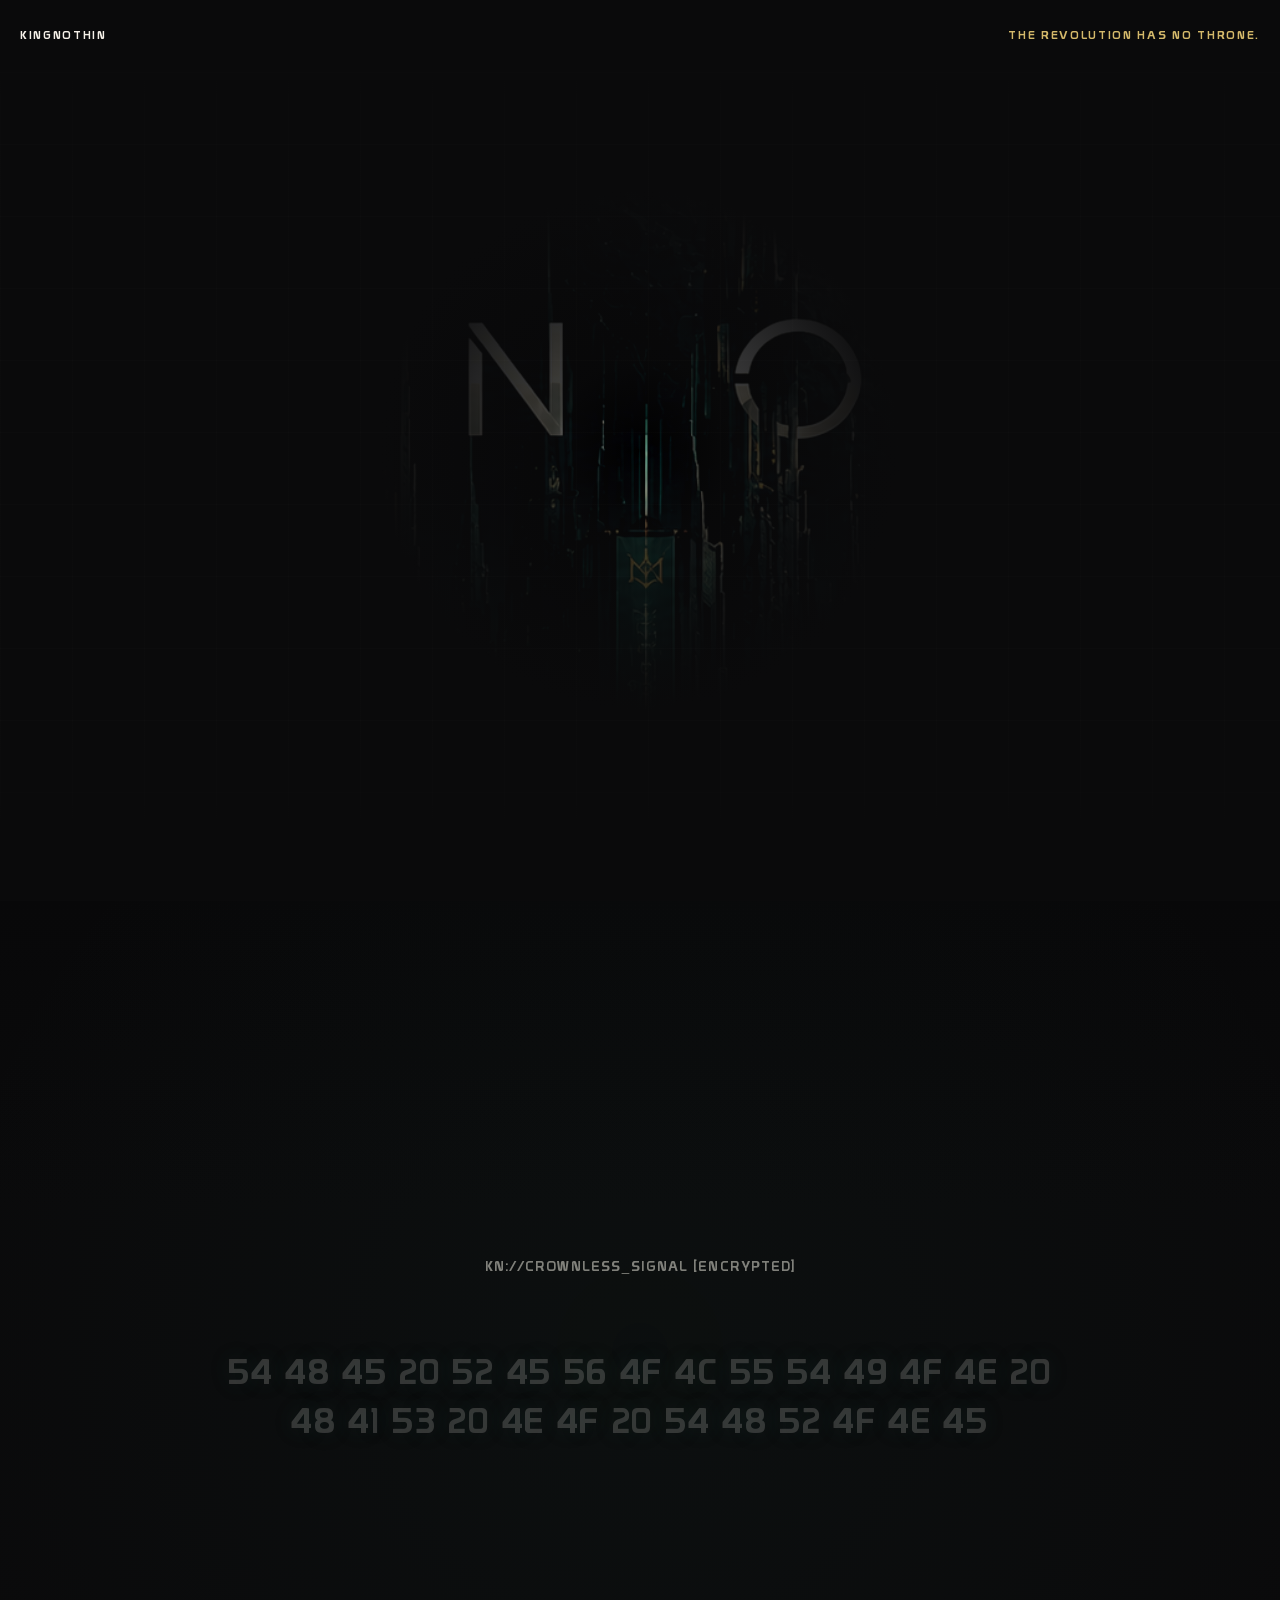
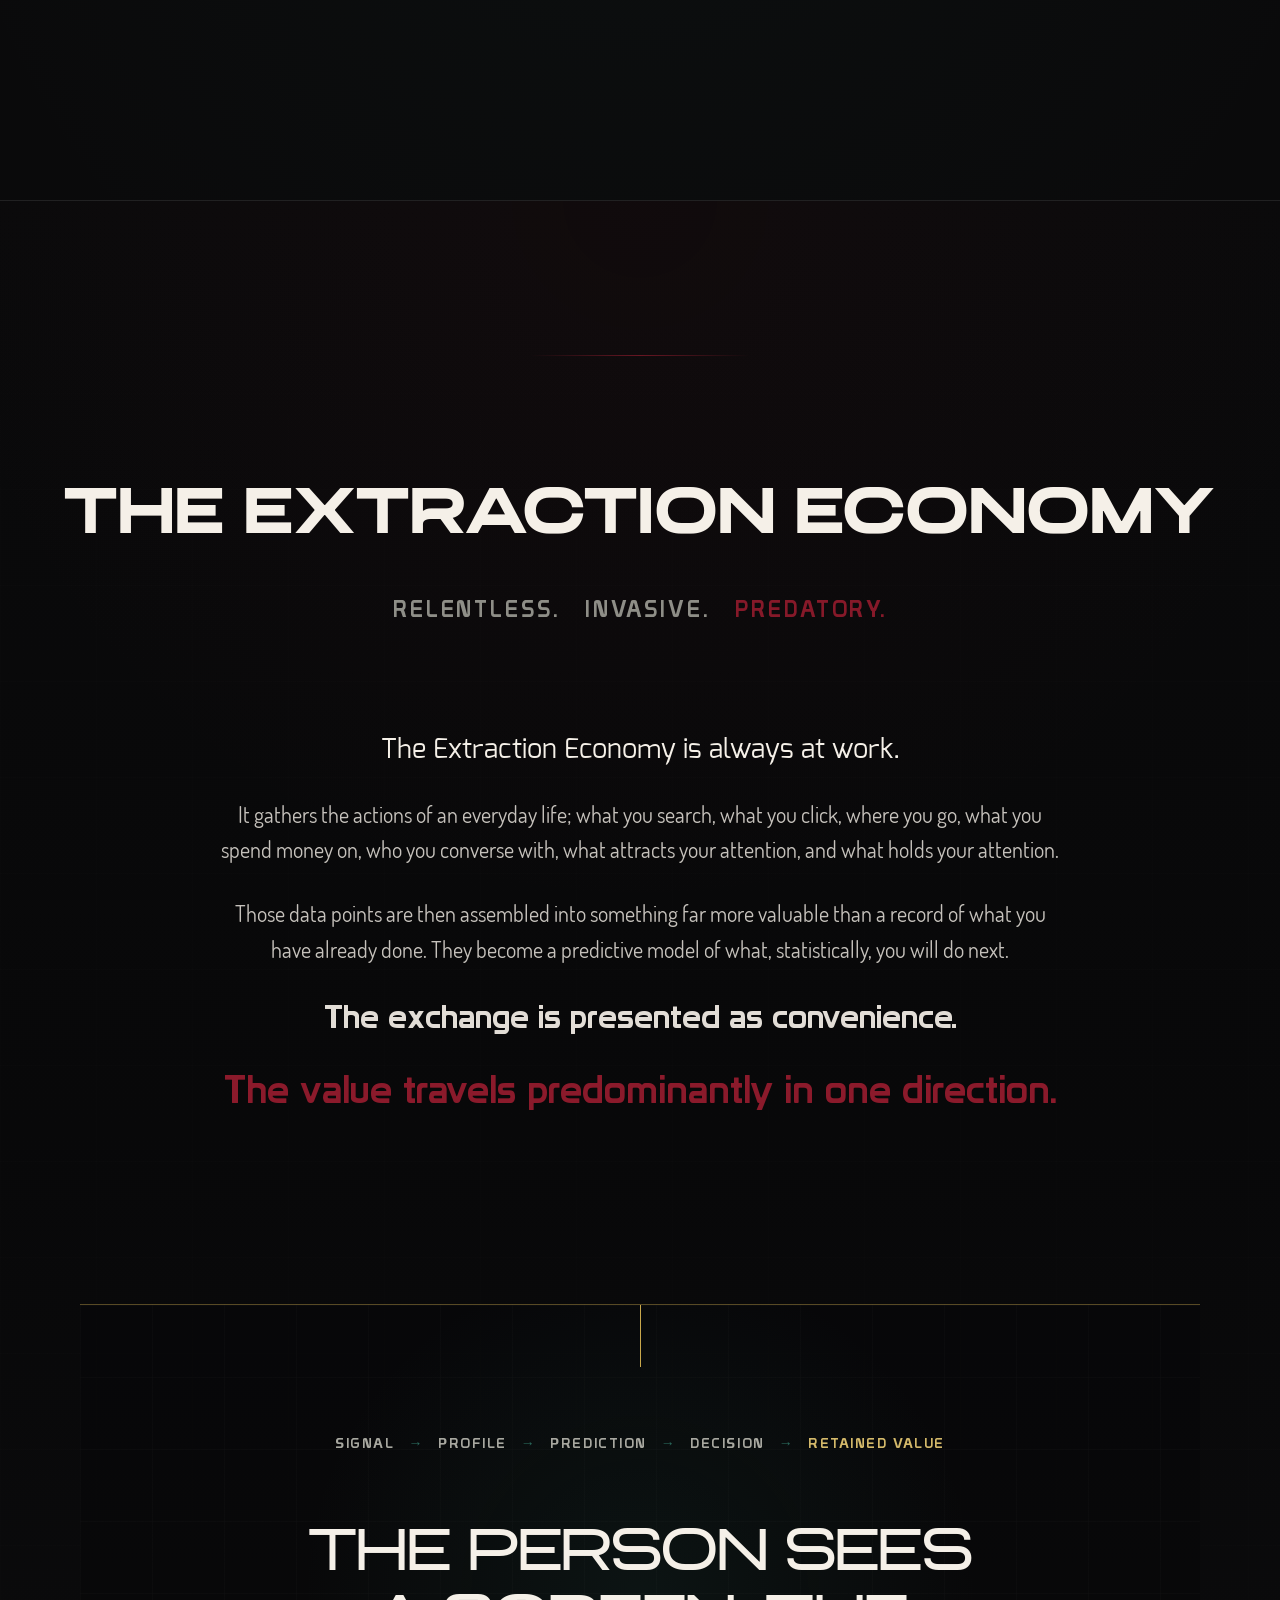
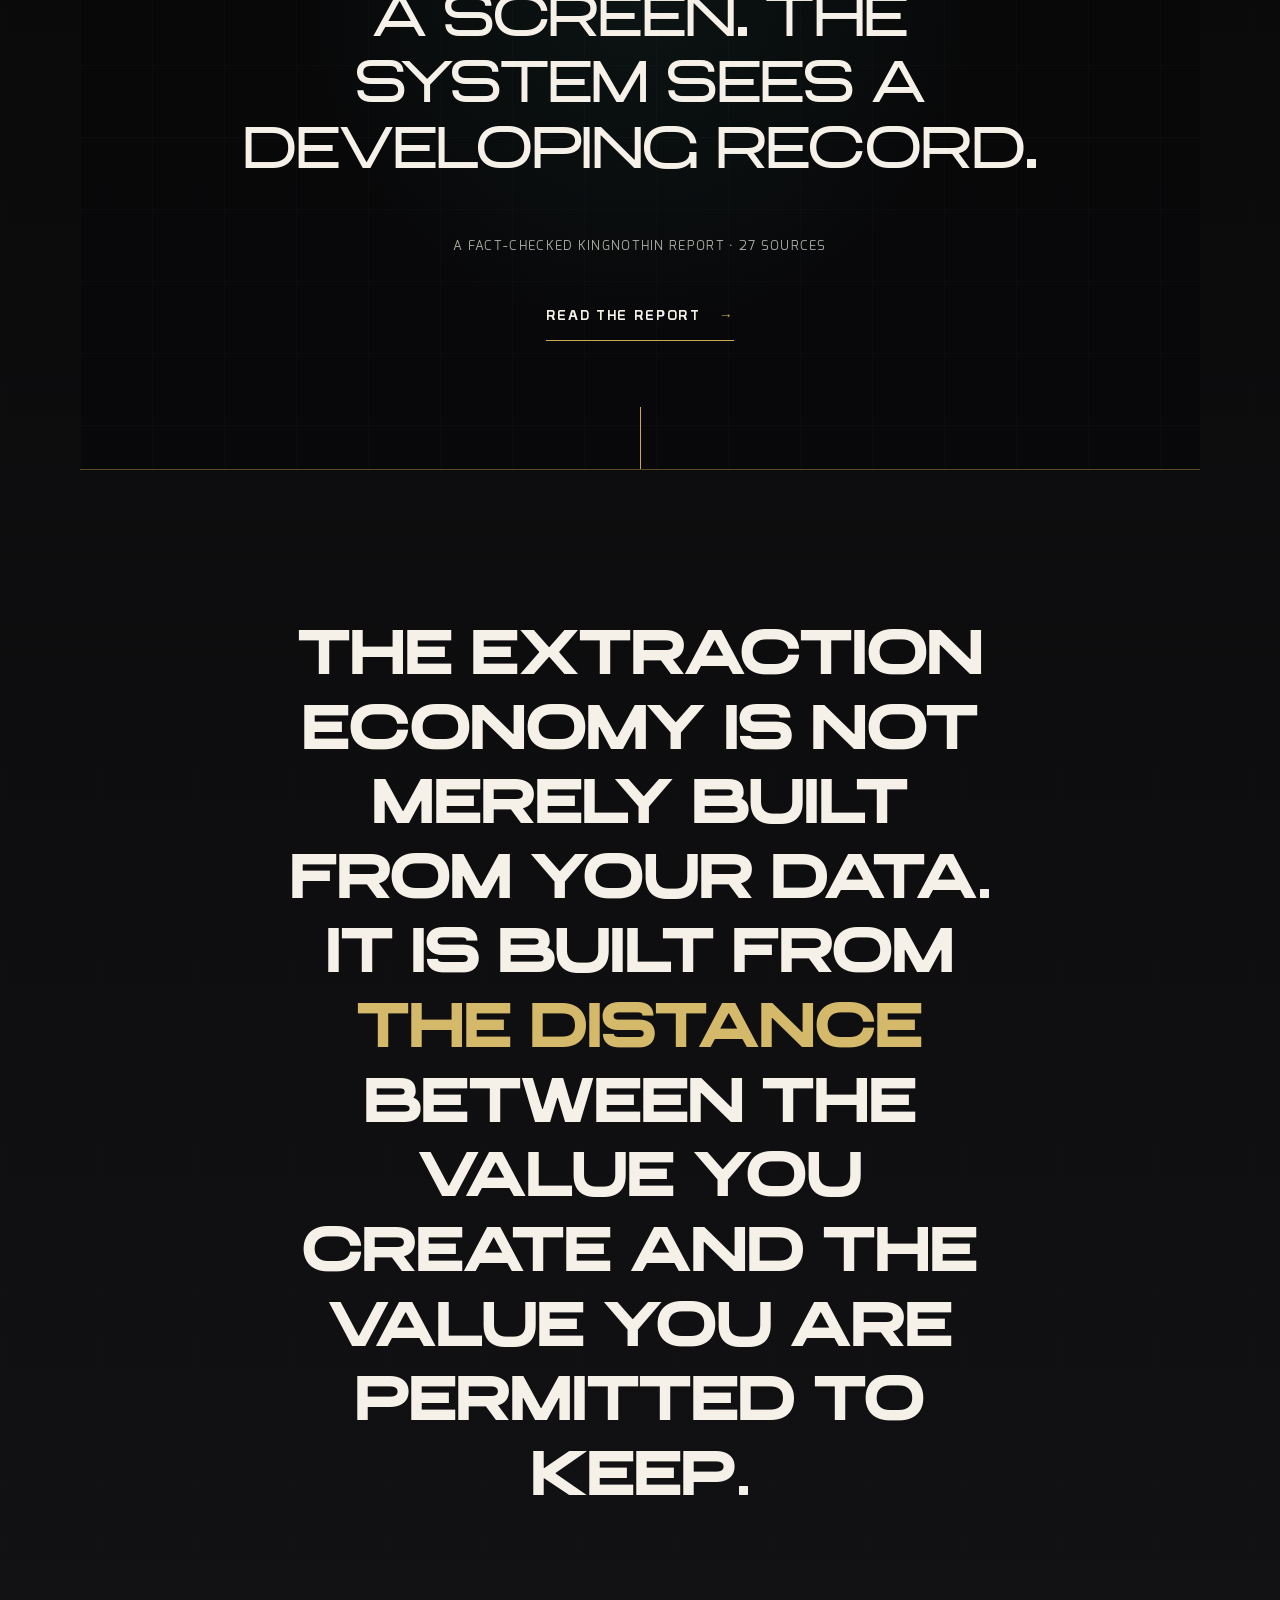
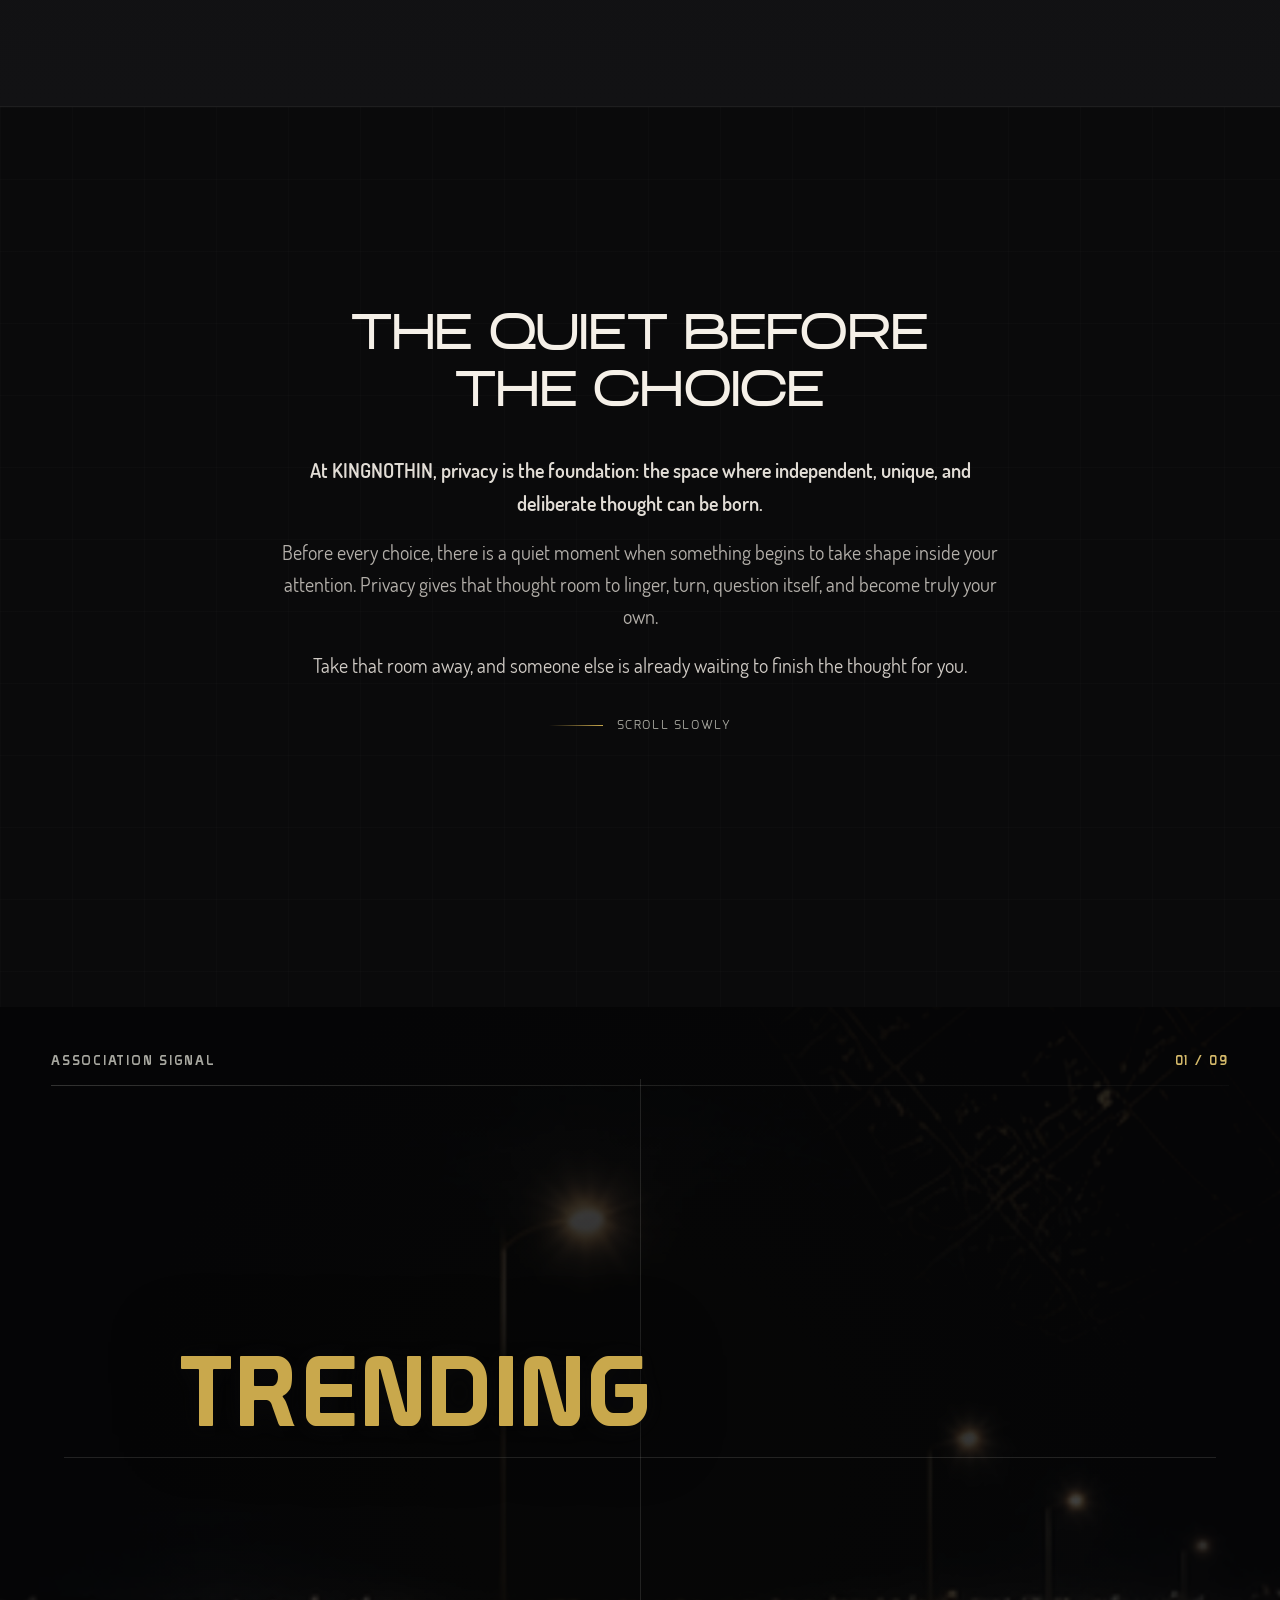
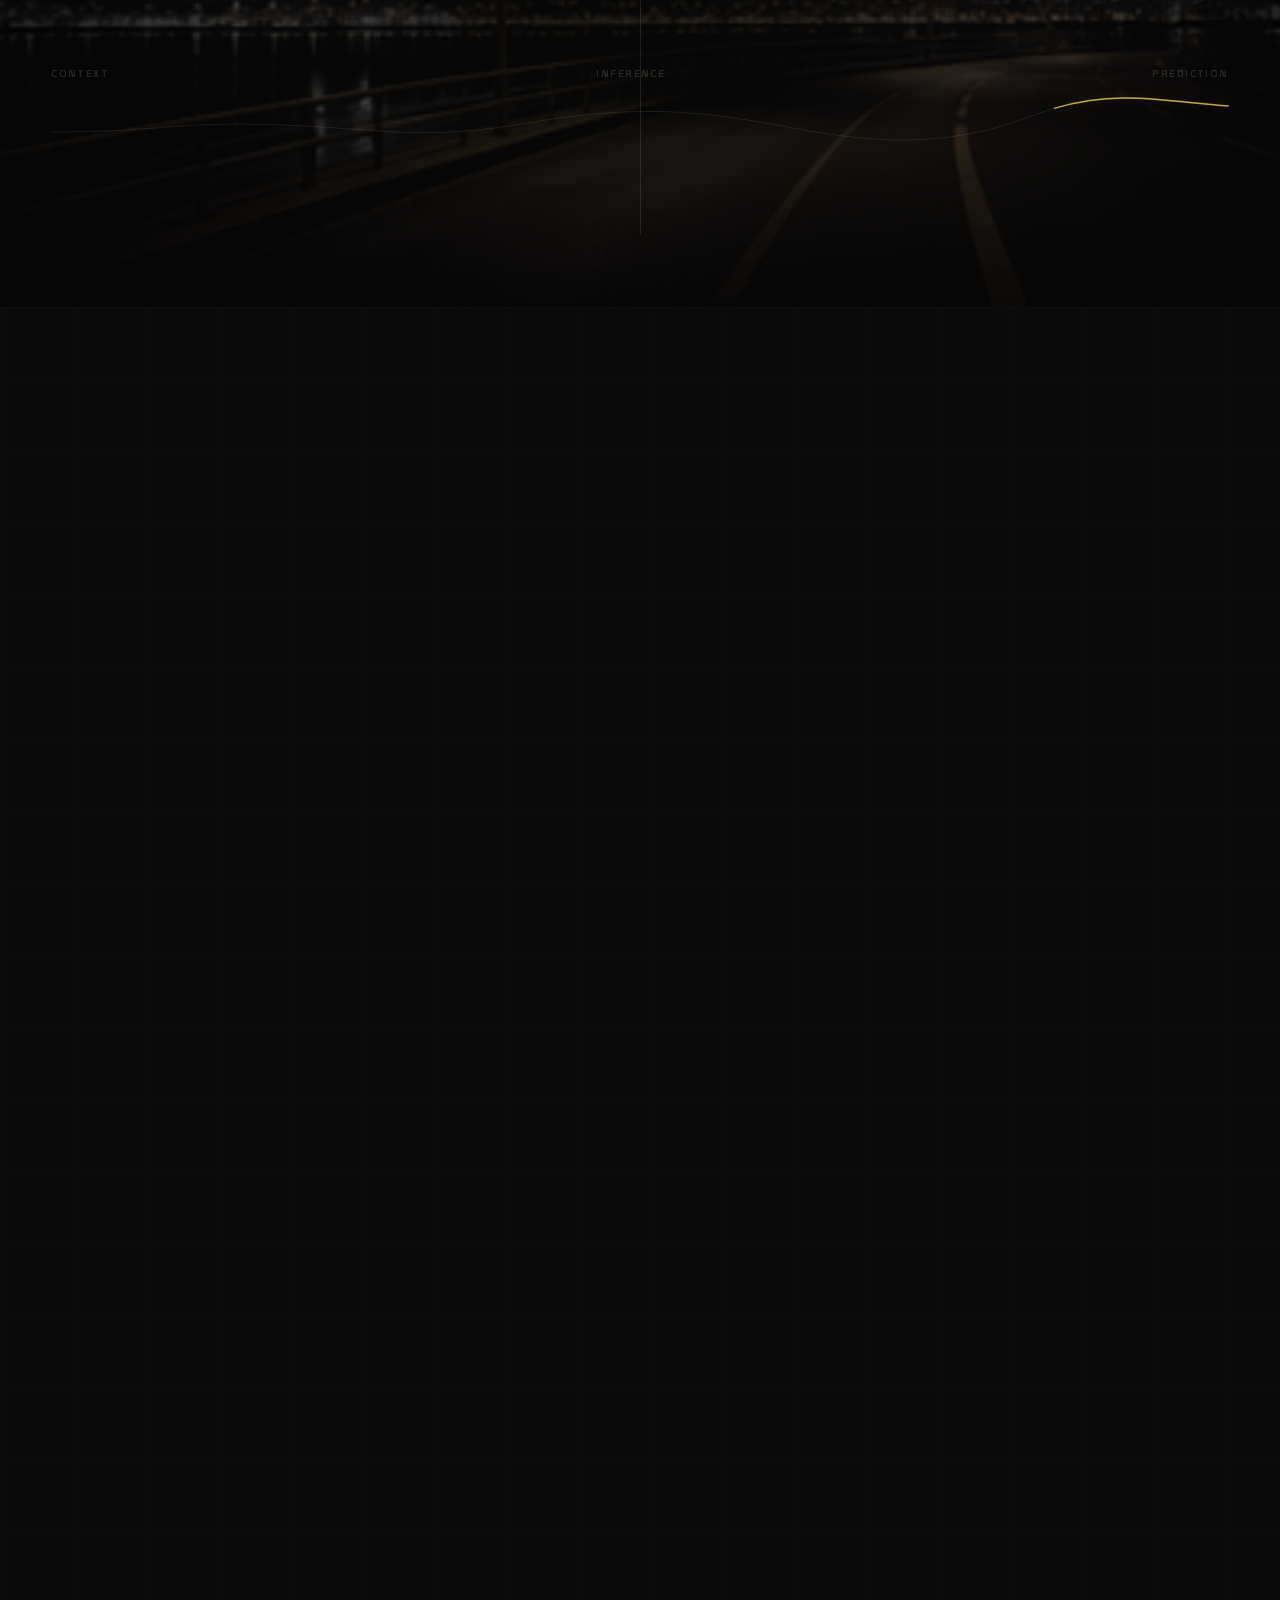
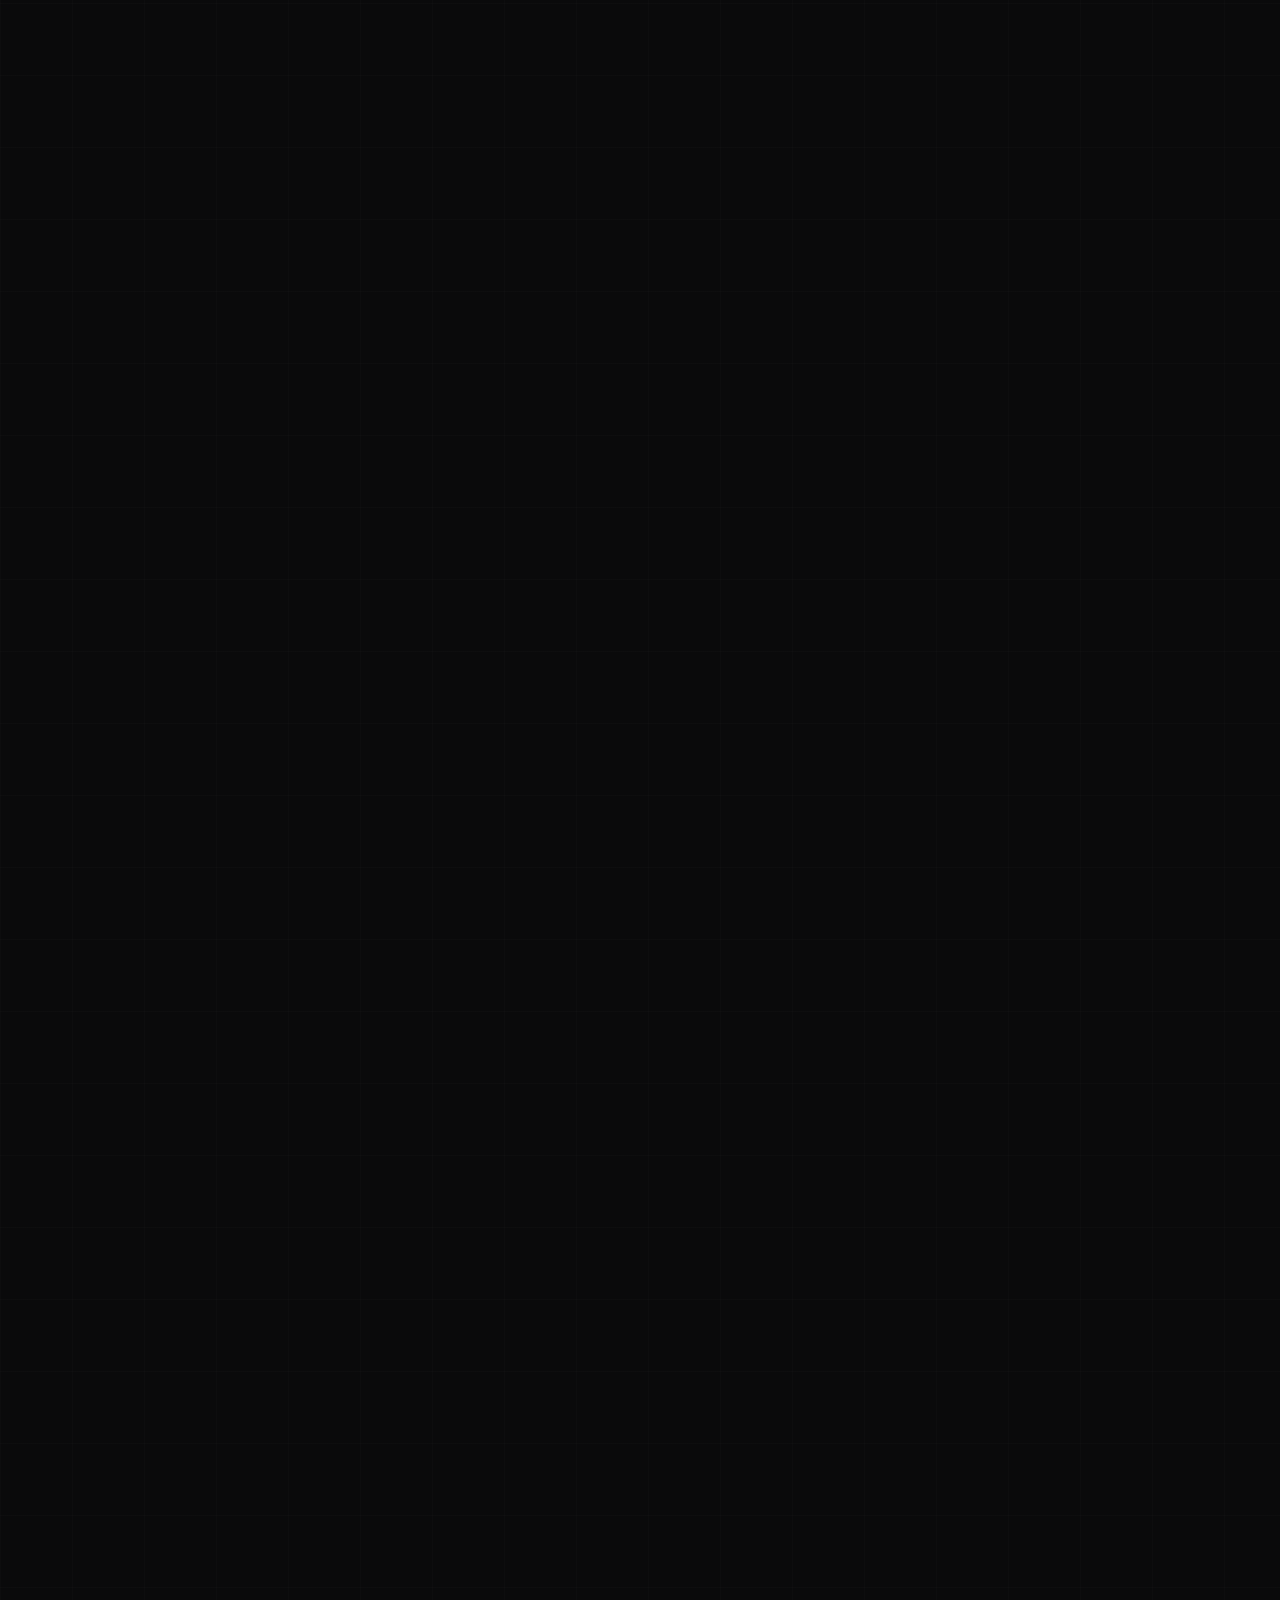
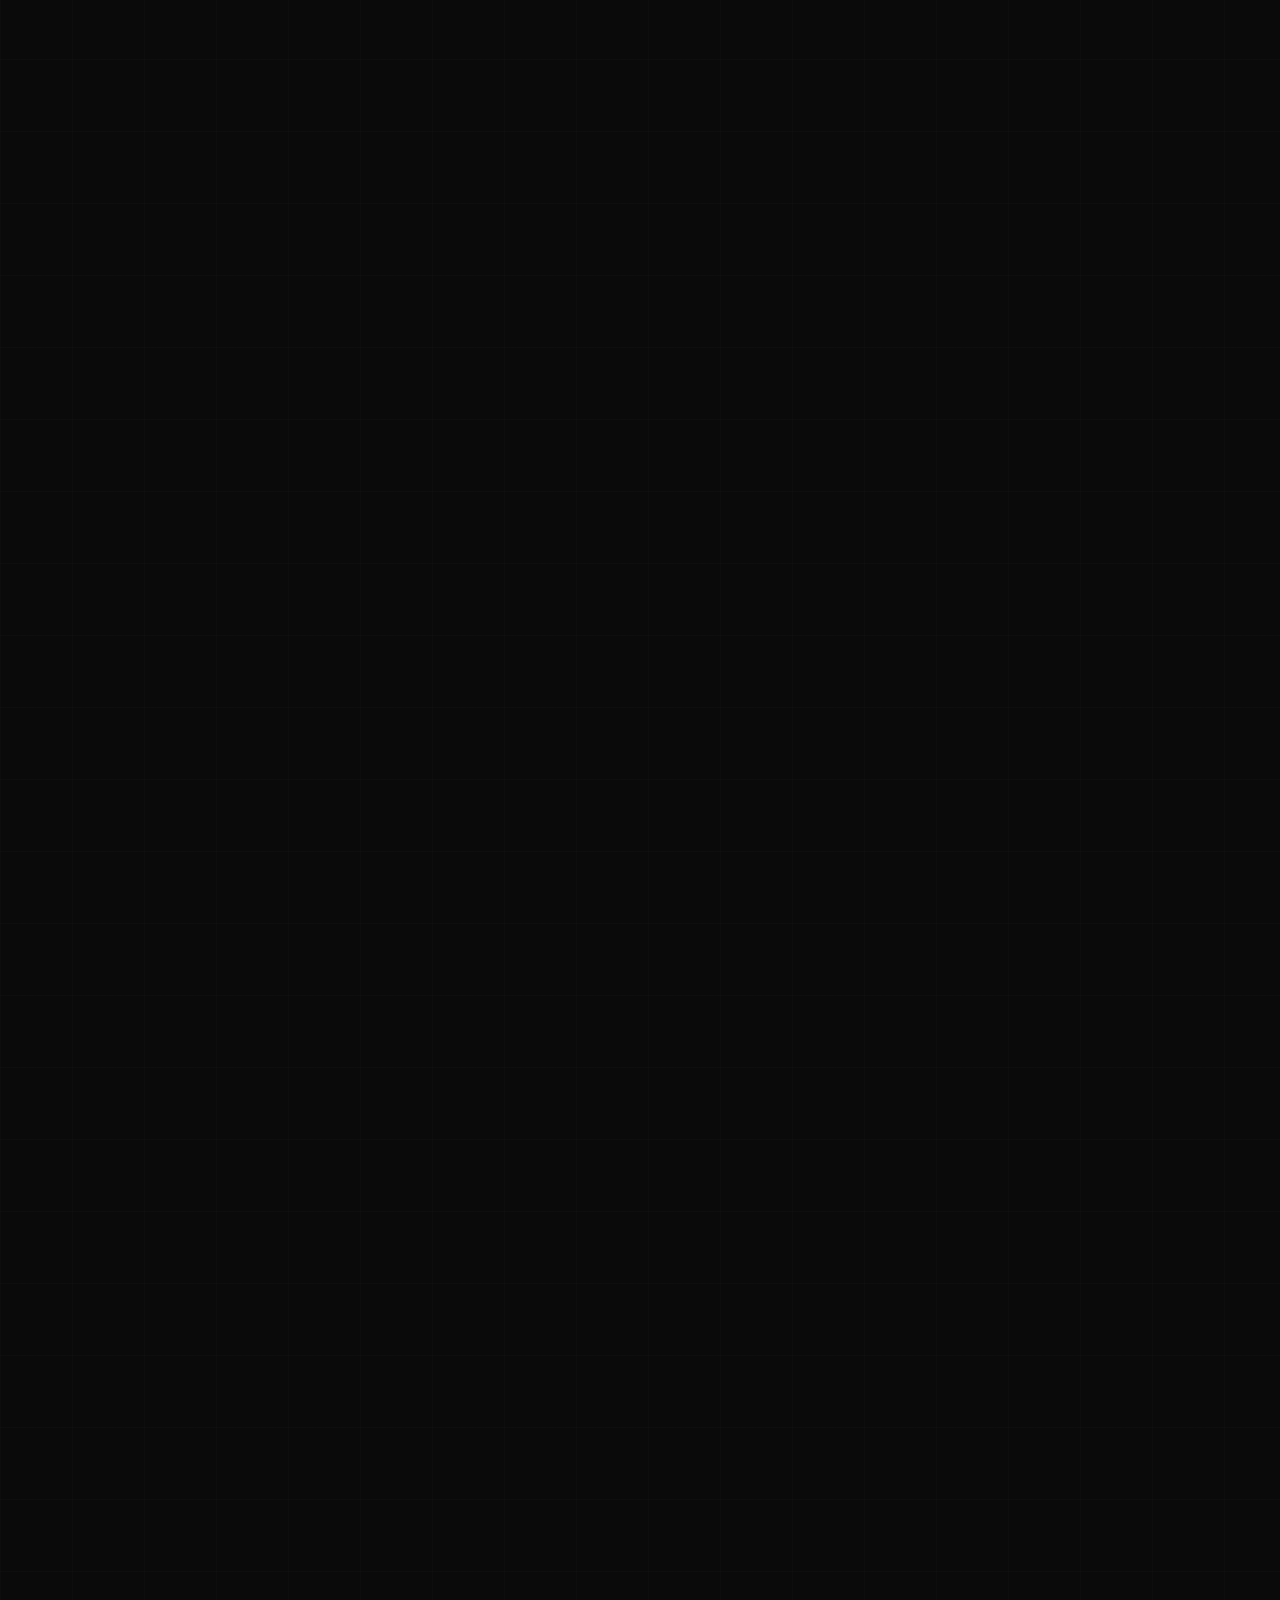
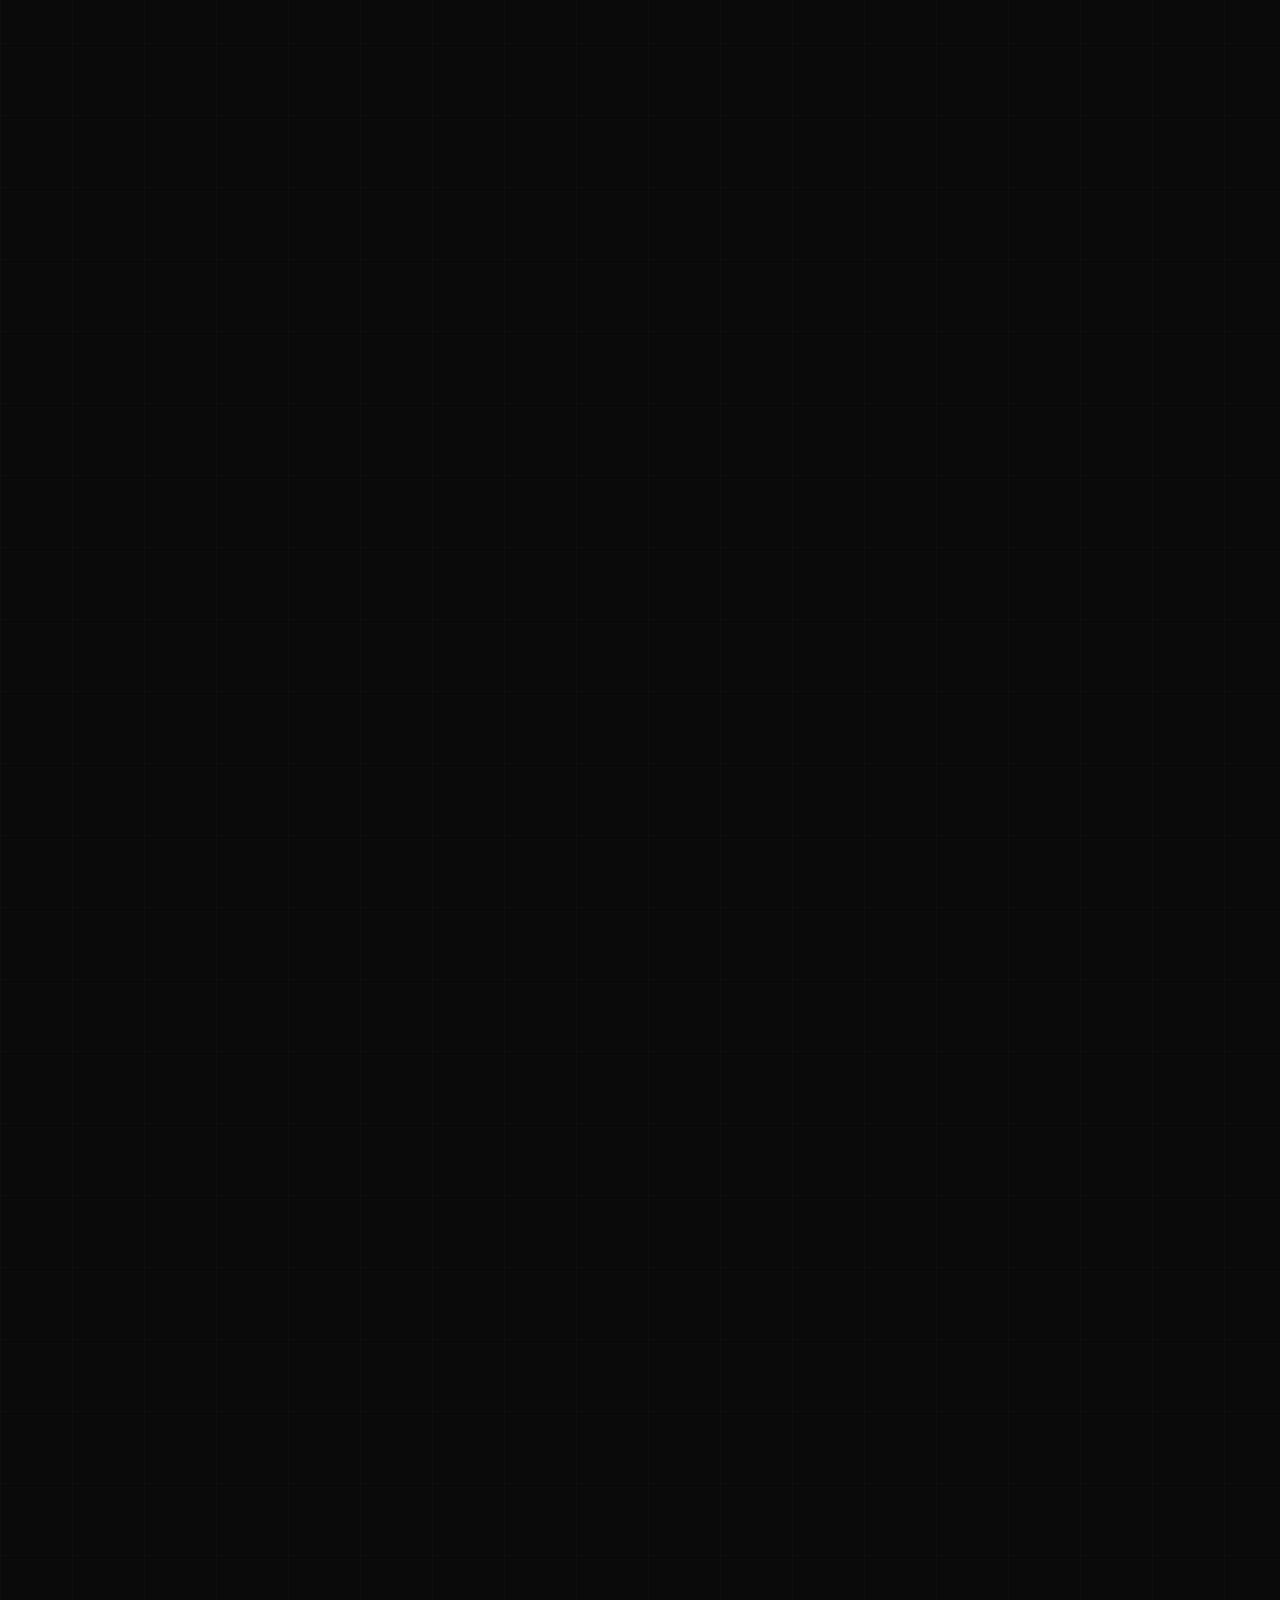
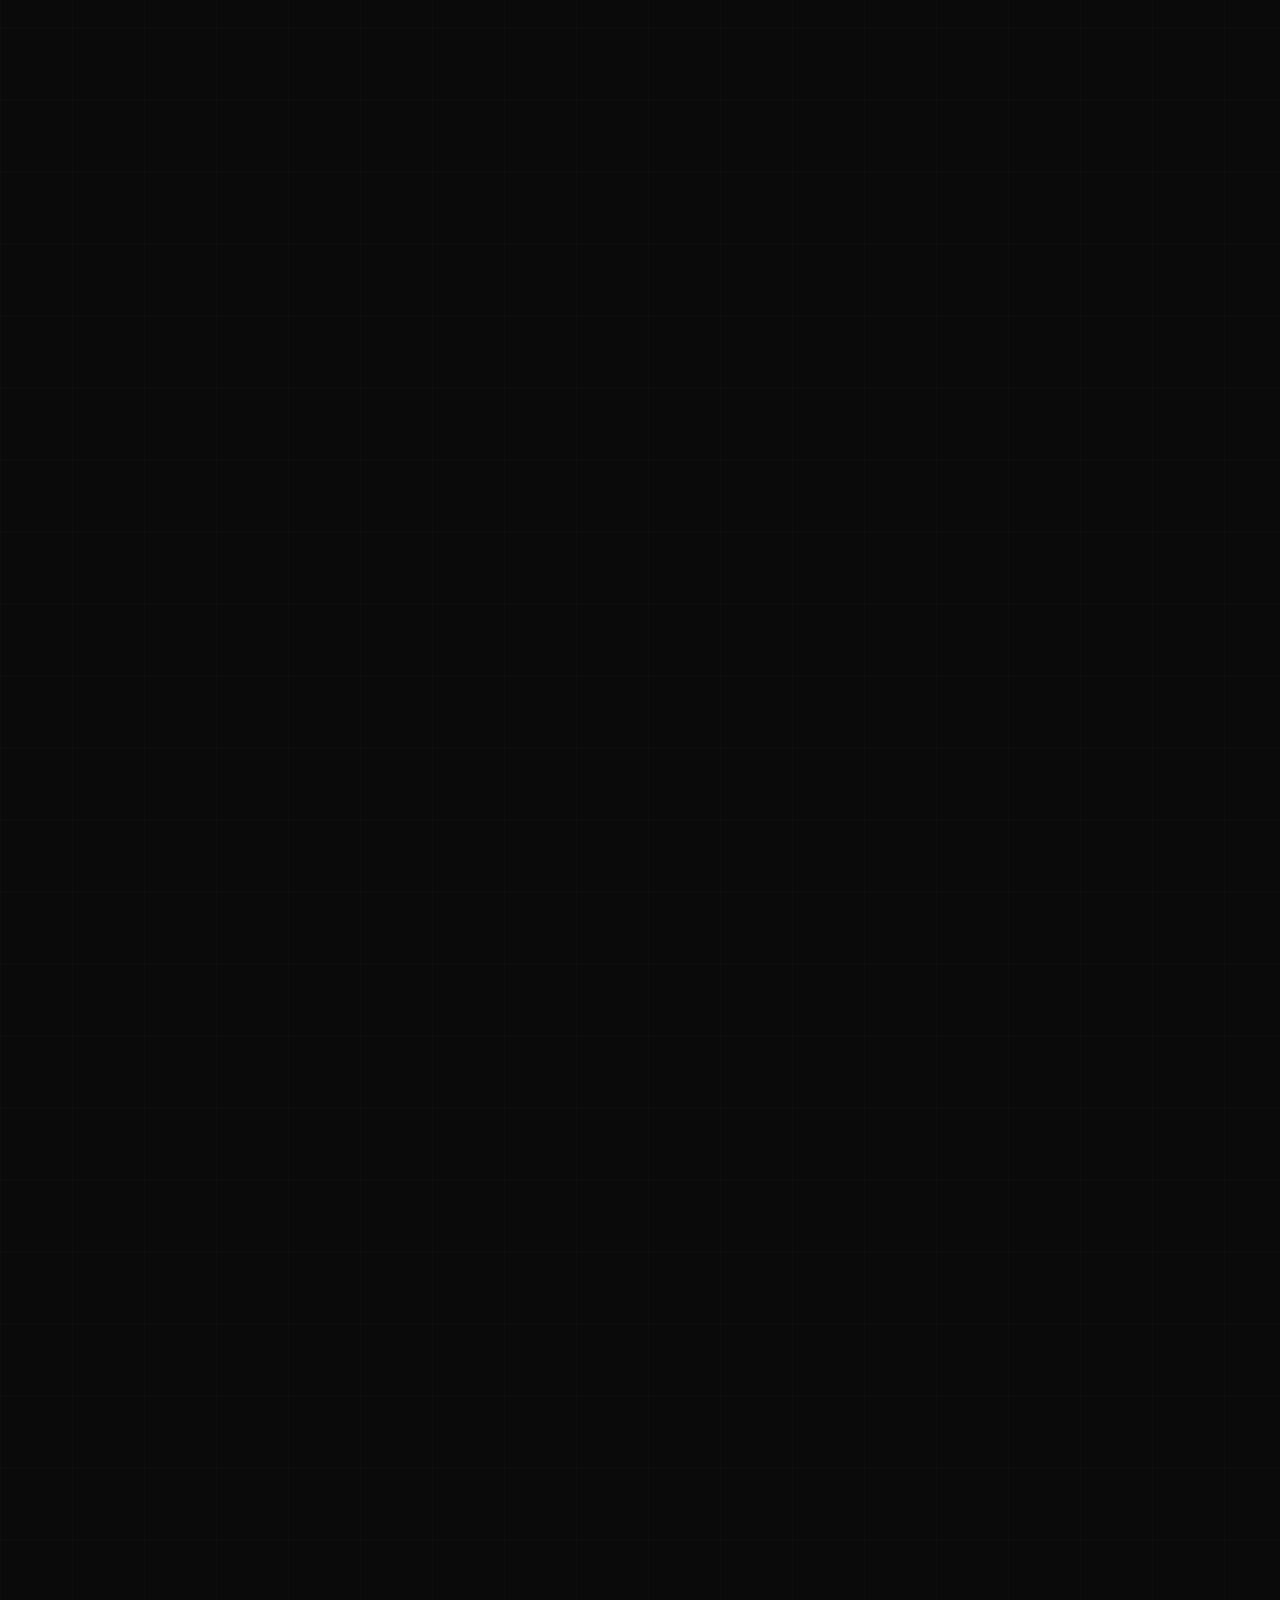
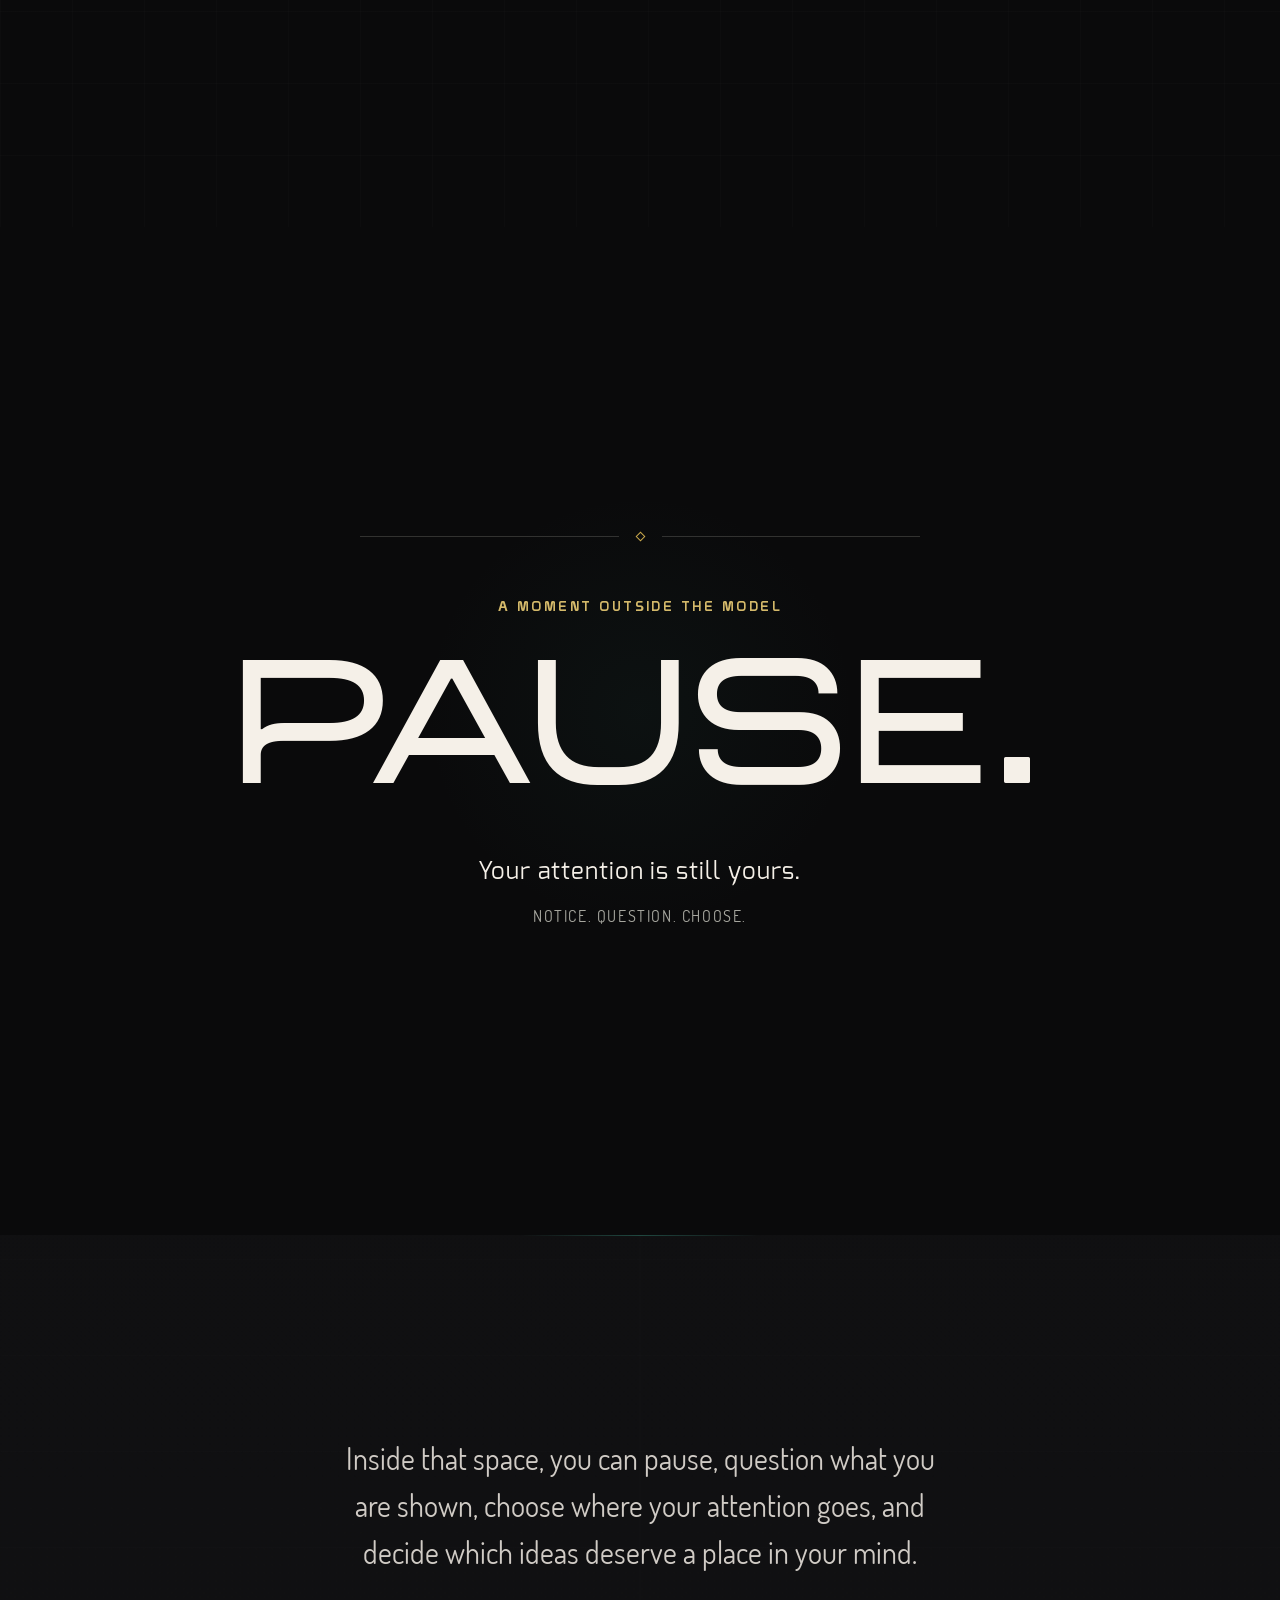
==== commit 2edc8881: "Replace three behaviour phrase artworks" ====
--- a/index.html
+++ b/index.html
@@ -446,8 +446,10 @@
                   <img
                     class="privacy-experience__phrase-art privacy-experience__phrase-art--square"
                     src="assets/privacy-experience/popular-with-people-like-you-640.webp"
-                    srcset="assets/privacy-experience/popular-with-people-like-you-320.webp 320w, assets/privacy-experience/popular-with-people-like-you-640.webp 640w"
+                    srcset="assets/privacy-experience/popular-with-people-like-you-320.webp 320w, assets/privacy-experience/popular-with-people-like-you-480.webp 480w, assets/privacy-experience/popular-with-people-like-you-640.webp 640w"
                     sizes="(max-width: 760px) 88vw, 640px"
+                    width="640"
+                    height="640"
                     alt=""
                     aria-hidden="true"
                     loading="lazy"
@@ -478,15 +480,36 @@
                   <img
                     class="privacy-experience__phrase-art privacy-experience__phrase-art--square"
                     src="assets/privacy-experience/you-may-also-like-640.webp"
-                    srcset="assets/privacy-experience/you-may-also-like-320.webp 320w, assets/privacy-experience/you-may-also-like-640.webp 640w"
+                    srcset="assets/privacy-experience/you-may-also-like-320.webp 320w, assets/privacy-experience/you-may-also-like-480.webp 480w, assets/privacy-experience/you-may-also-like-640.webp 640w"
                     sizes="(max-width: 760px) 88vw, 640px"
+                    width="640"
+                    height="640"
                     alt=""
                     aria-hidden="true"
                     loading="lazy"
                     decoding="async"
                   >
                 </p>
-                <p class="privacy-experience__phrase" data-privacy-phrase="4" data-step="05">Continue where you left off</p>
+                <p
+                  class="privacy-experience__phrase privacy-experience__phrase--image privacy-experience__phrase--user-art"
+                  data-privacy-phrase="4"
+                  data-privacy-label="Continue where you left off"
+                  data-step="05"
+                >
+                  <span class="sr-only">Continue where you left off</span>
+                  <img
+                    class="privacy-experience__phrase-art privacy-experience__phrase-art--oval"
+                    src="assets/privacy-experience/continue-where-you-left-off-640.webp"
+                    srcset="assets/privacy-experience/continue-where-you-left-off-320.webp 320w, assets/privacy-experience/continue-where-you-left-off-480.webp 480w, assets/privacy-experience/continue-where-you-left-off-640.webp 640w"
+                    sizes="(max-width: 760px) 88vw, 640px"
+                    width="640"
+                    height="400"
+                    alt=""
+                    aria-hidden="true"
+                    loading="lazy"
+                    decoding="async"
+                  >
+                </p>
                 <p class="privacy-experience__phrase" data-privacy-phrase="5" data-step="06">Because you watched</p>
                 <p class="privacy-experience__phrase" data-privacy-phrase="6" data-step="07">Recommended for you</p>
                 <p class="privacy-experience__phrase" data-privacy-phrase="7" data-step="08">Selected for you</p>
--- a/privacy-experience.css
+++ b/privacy-experience.css
@@ -507,6 +507,14 @@
   max-width: min(72vw, 640px);
   max-height: min(66vh, 640px);
   object-fit: contain;
+}
+
+.privacy-experience__phrase-art--oval {
+  width: auto;
+  max-width: min(82vw, 760px);
+  max-height: min(60vh, 480px);
+  object-fit: contain;
+  clip-path: ellipse(50% 50% at 50% 50%);
 }
 
 .privacy-experience__thumbnails {
@@ -953,6 +961,12 @@
     max-height: 56vh;
   }
 
+  .privacy-experience__phrase-art--oval {
+    width: auto;
+    max-width: min(90vw, 640px);
+    max-height: 48vh;
+  }
+
   .privacy-experience[data-stage="7"] .privacy-experience__phrase,
   .privacy-experience[data-stage="8"] .privacy-experience__phrase,
   .privacy-experience[data-stage="9"] .privacy-experience__phrase {
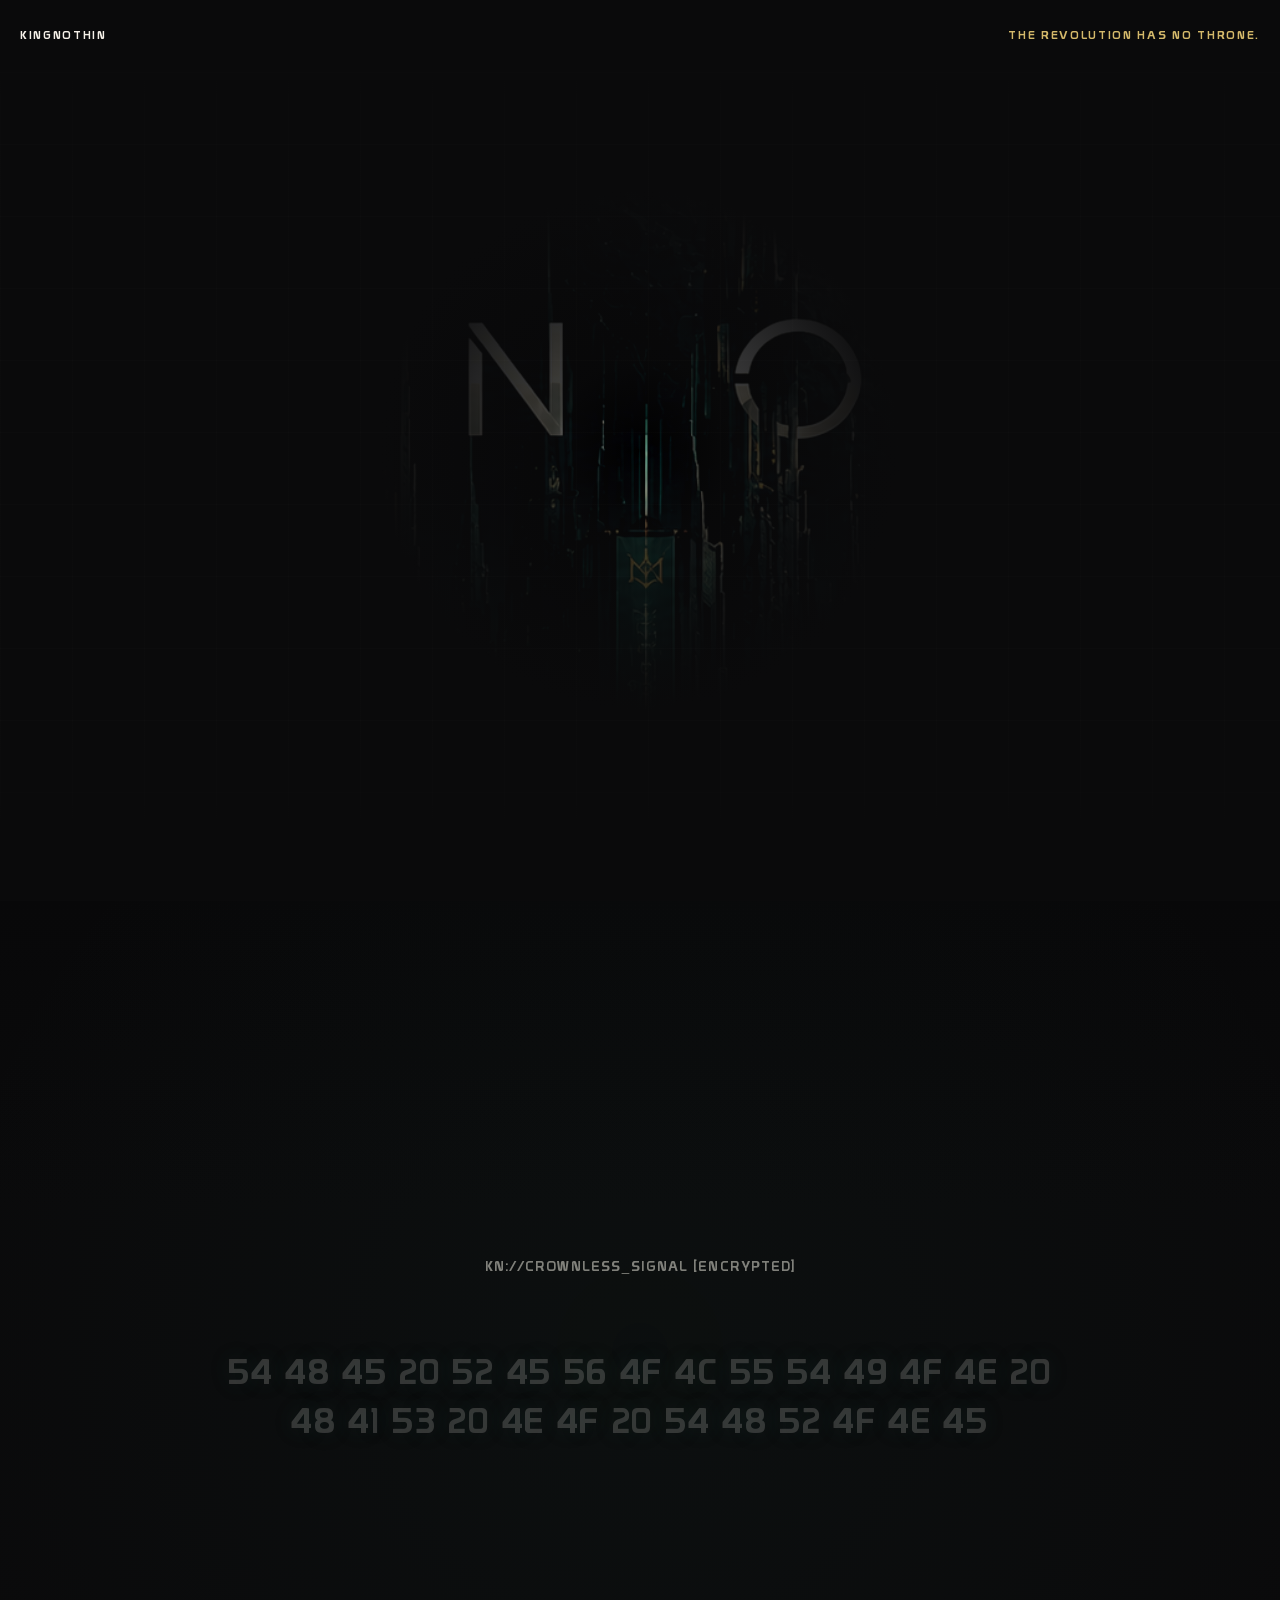
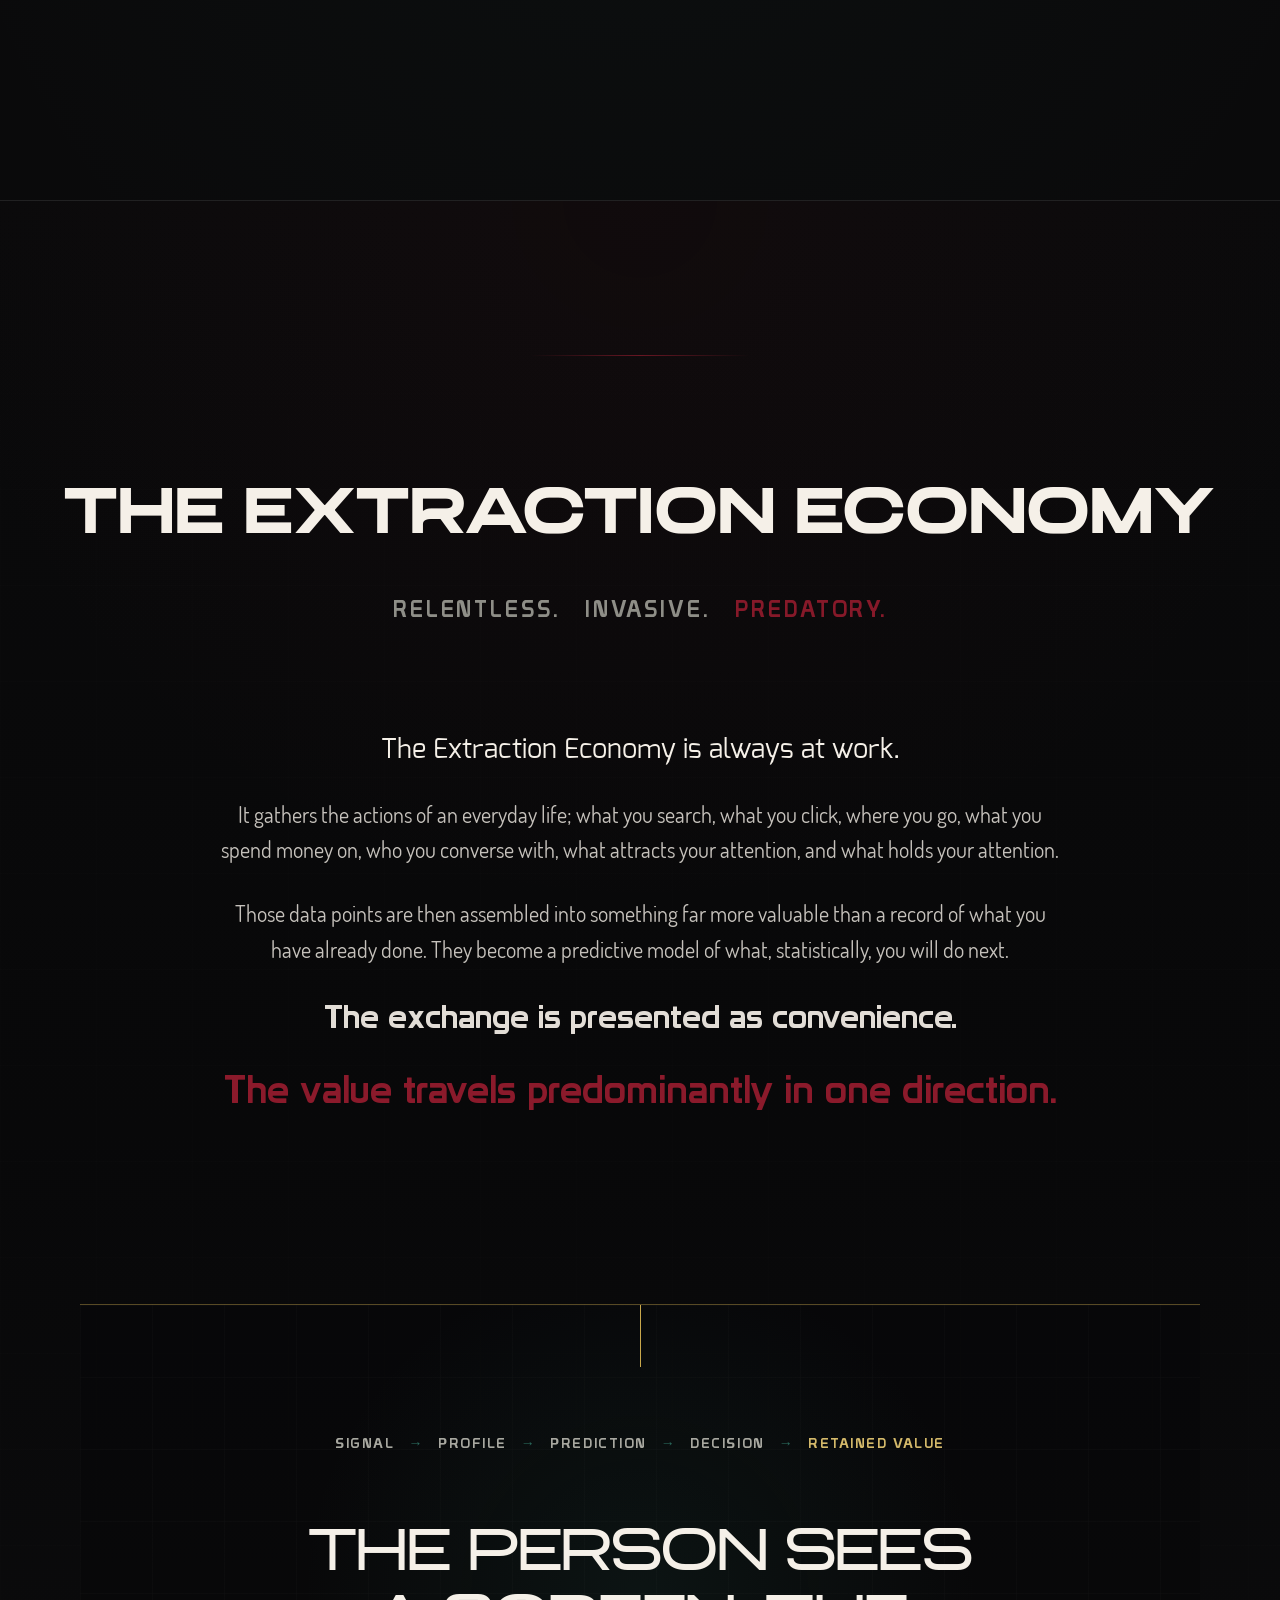
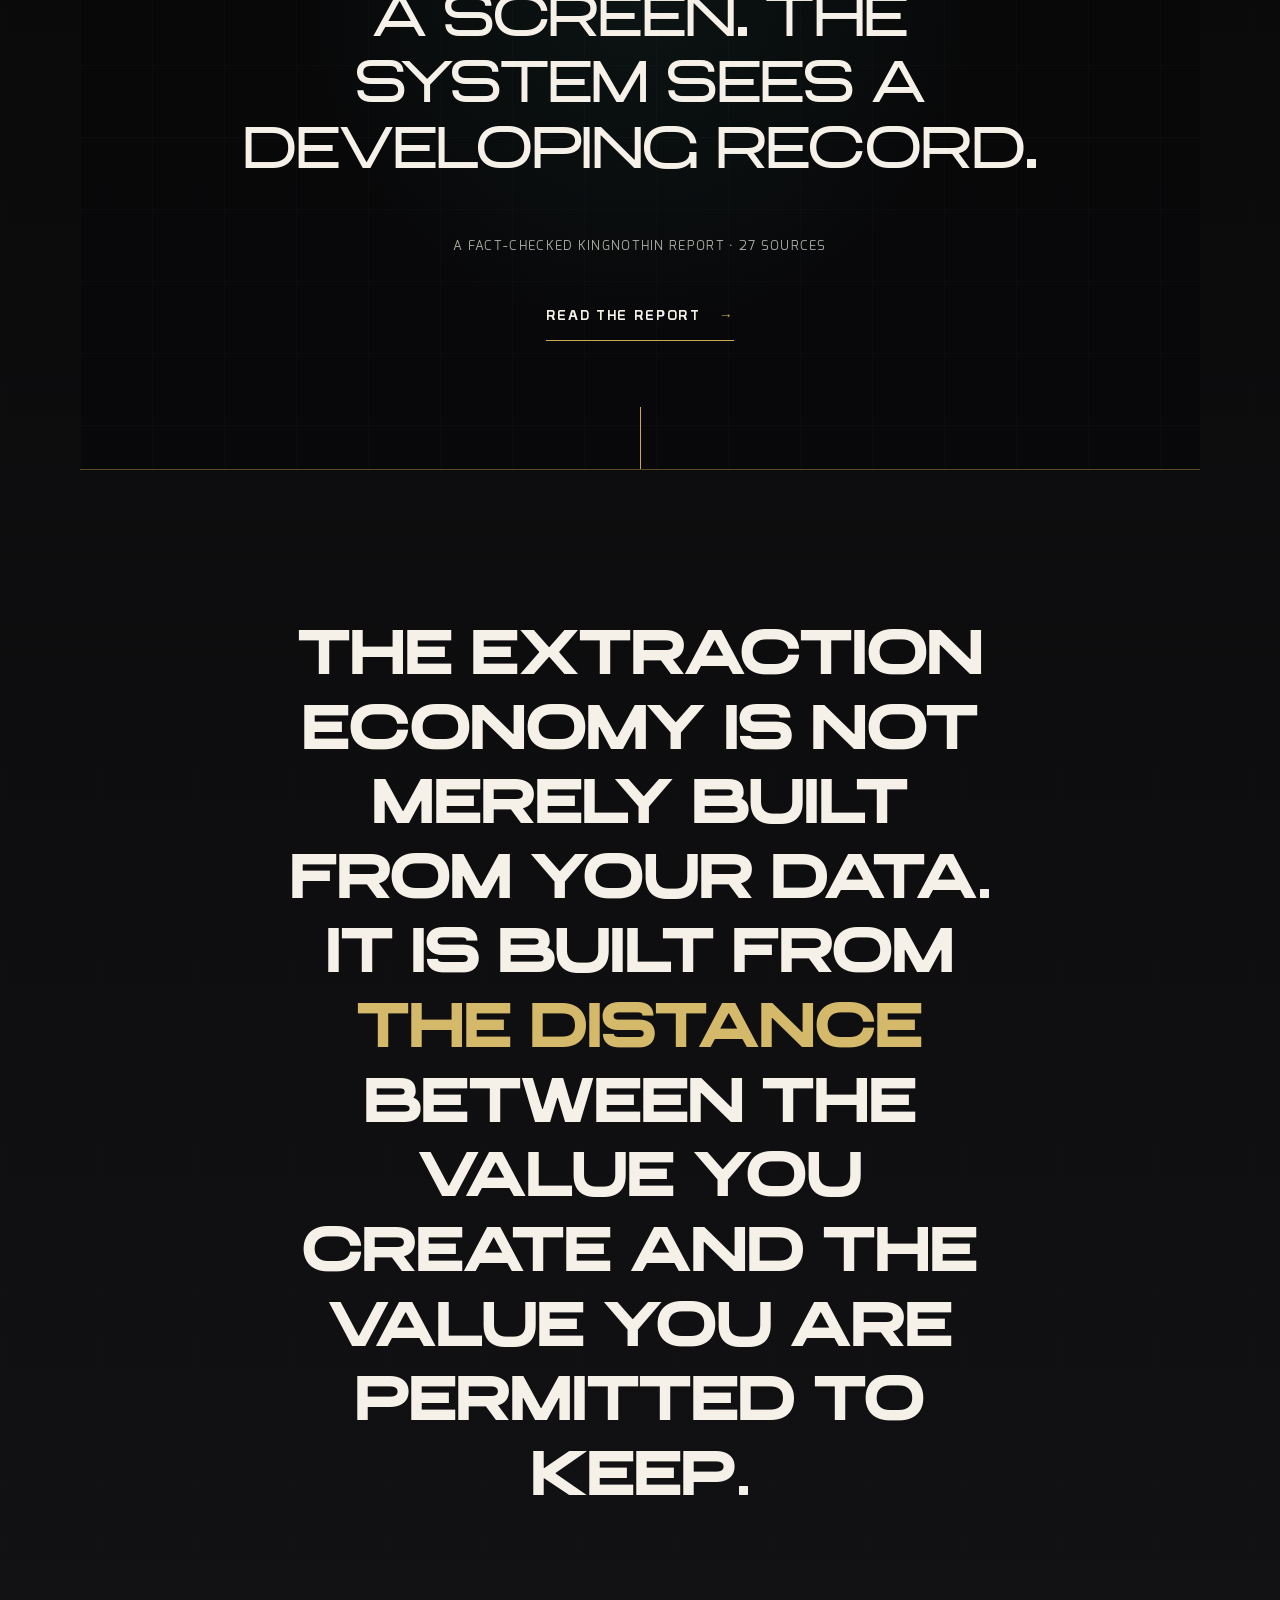
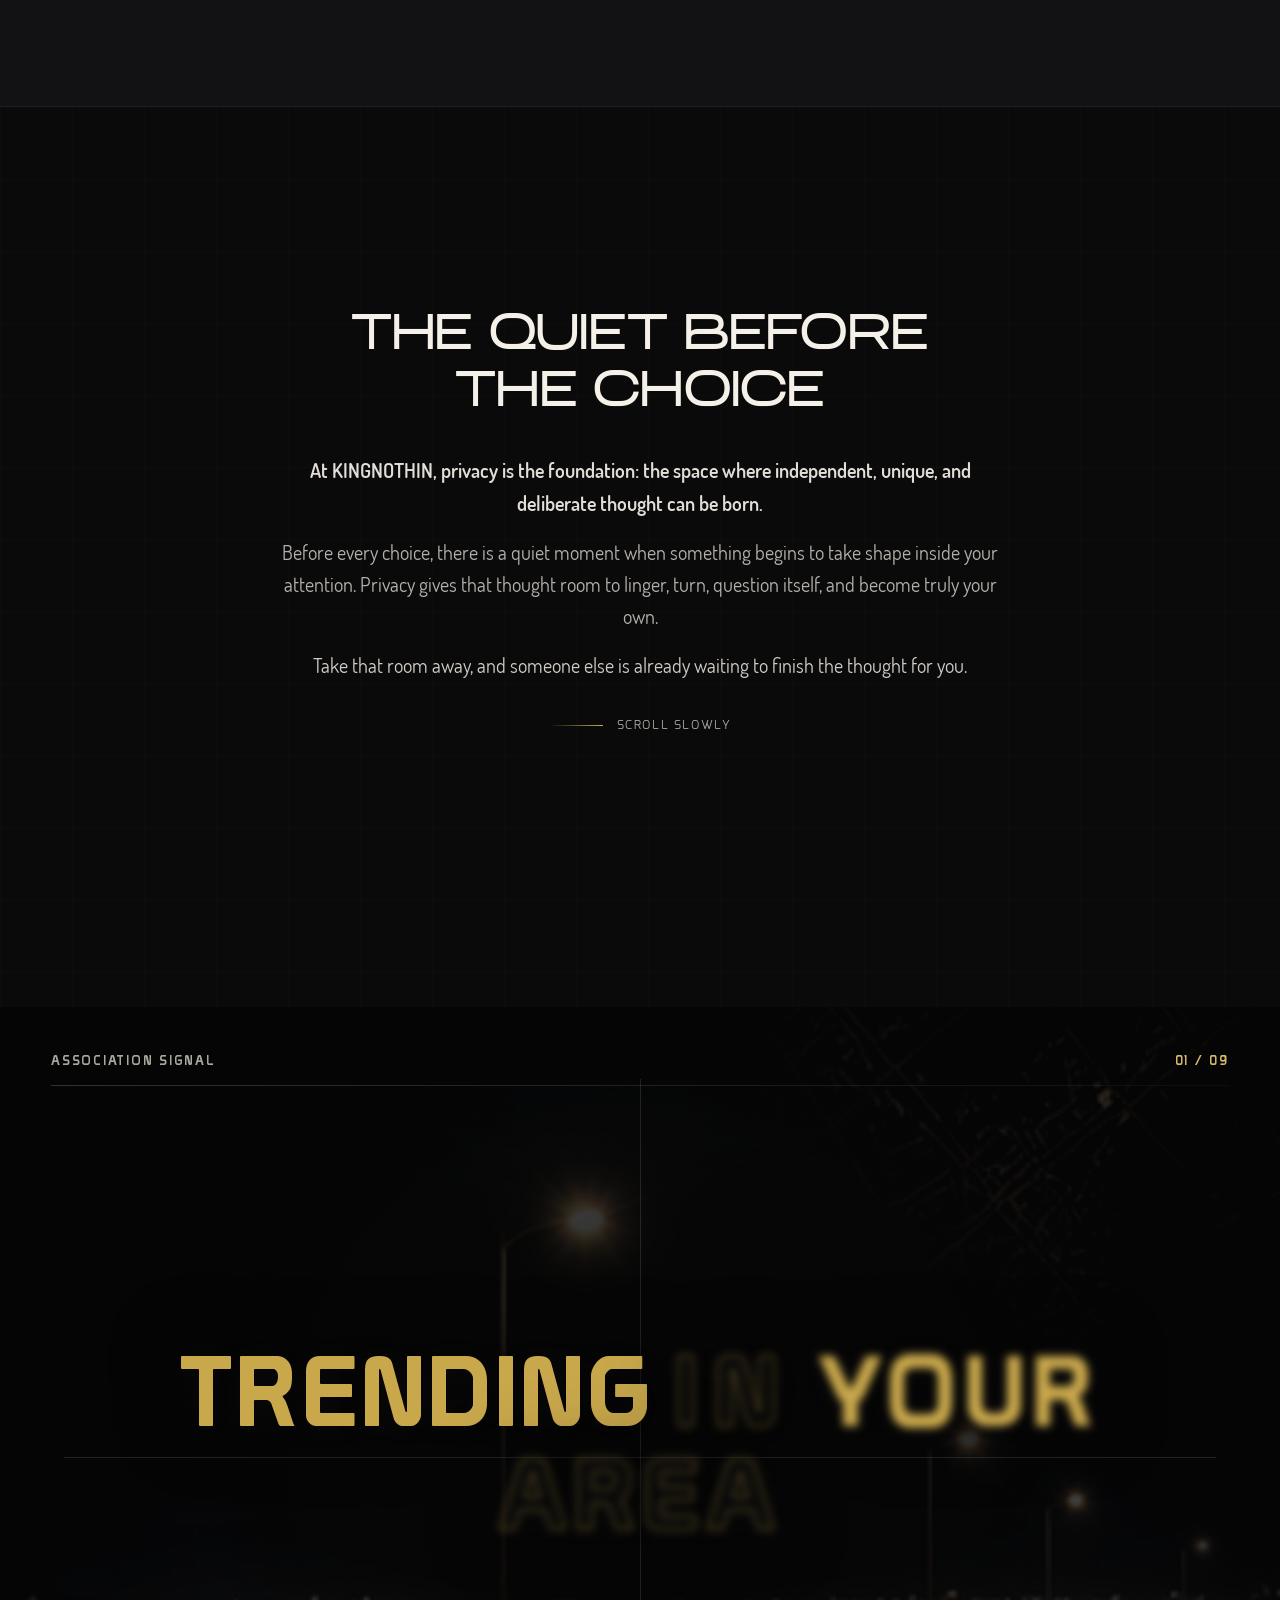
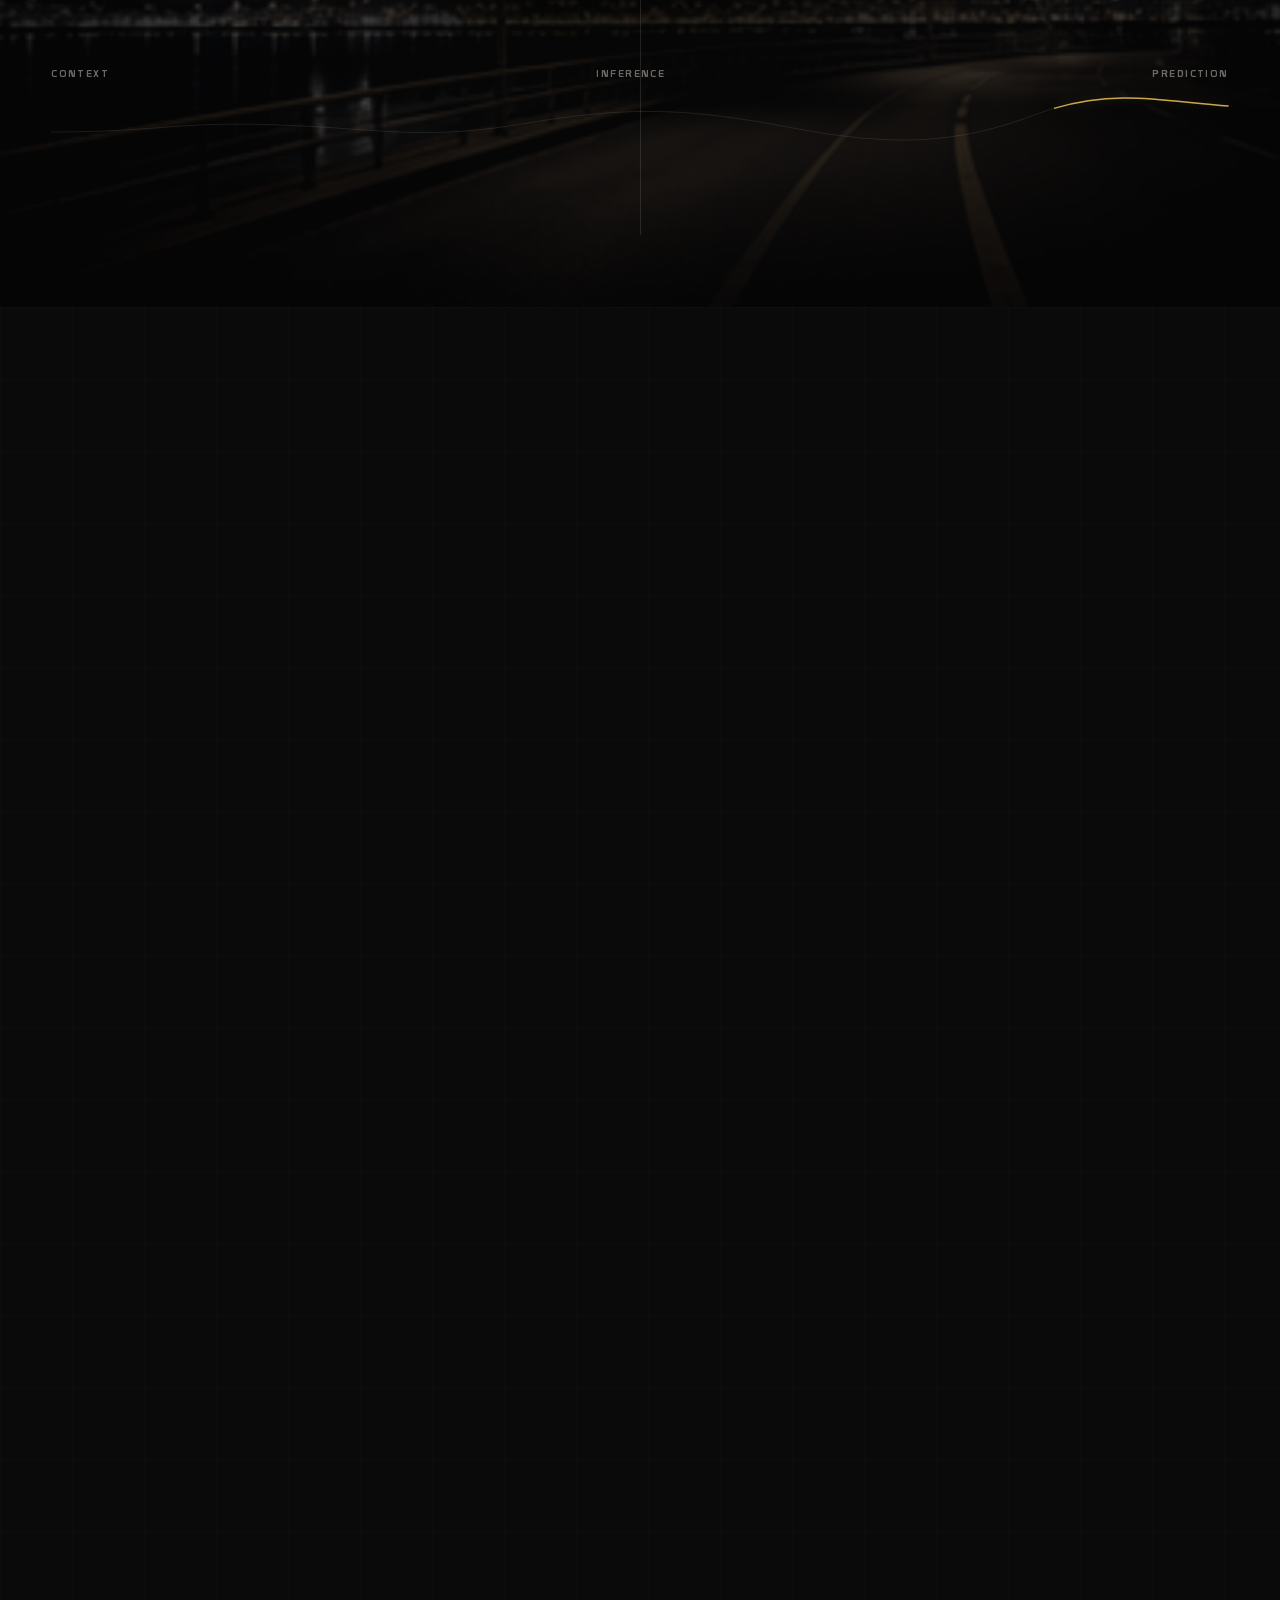
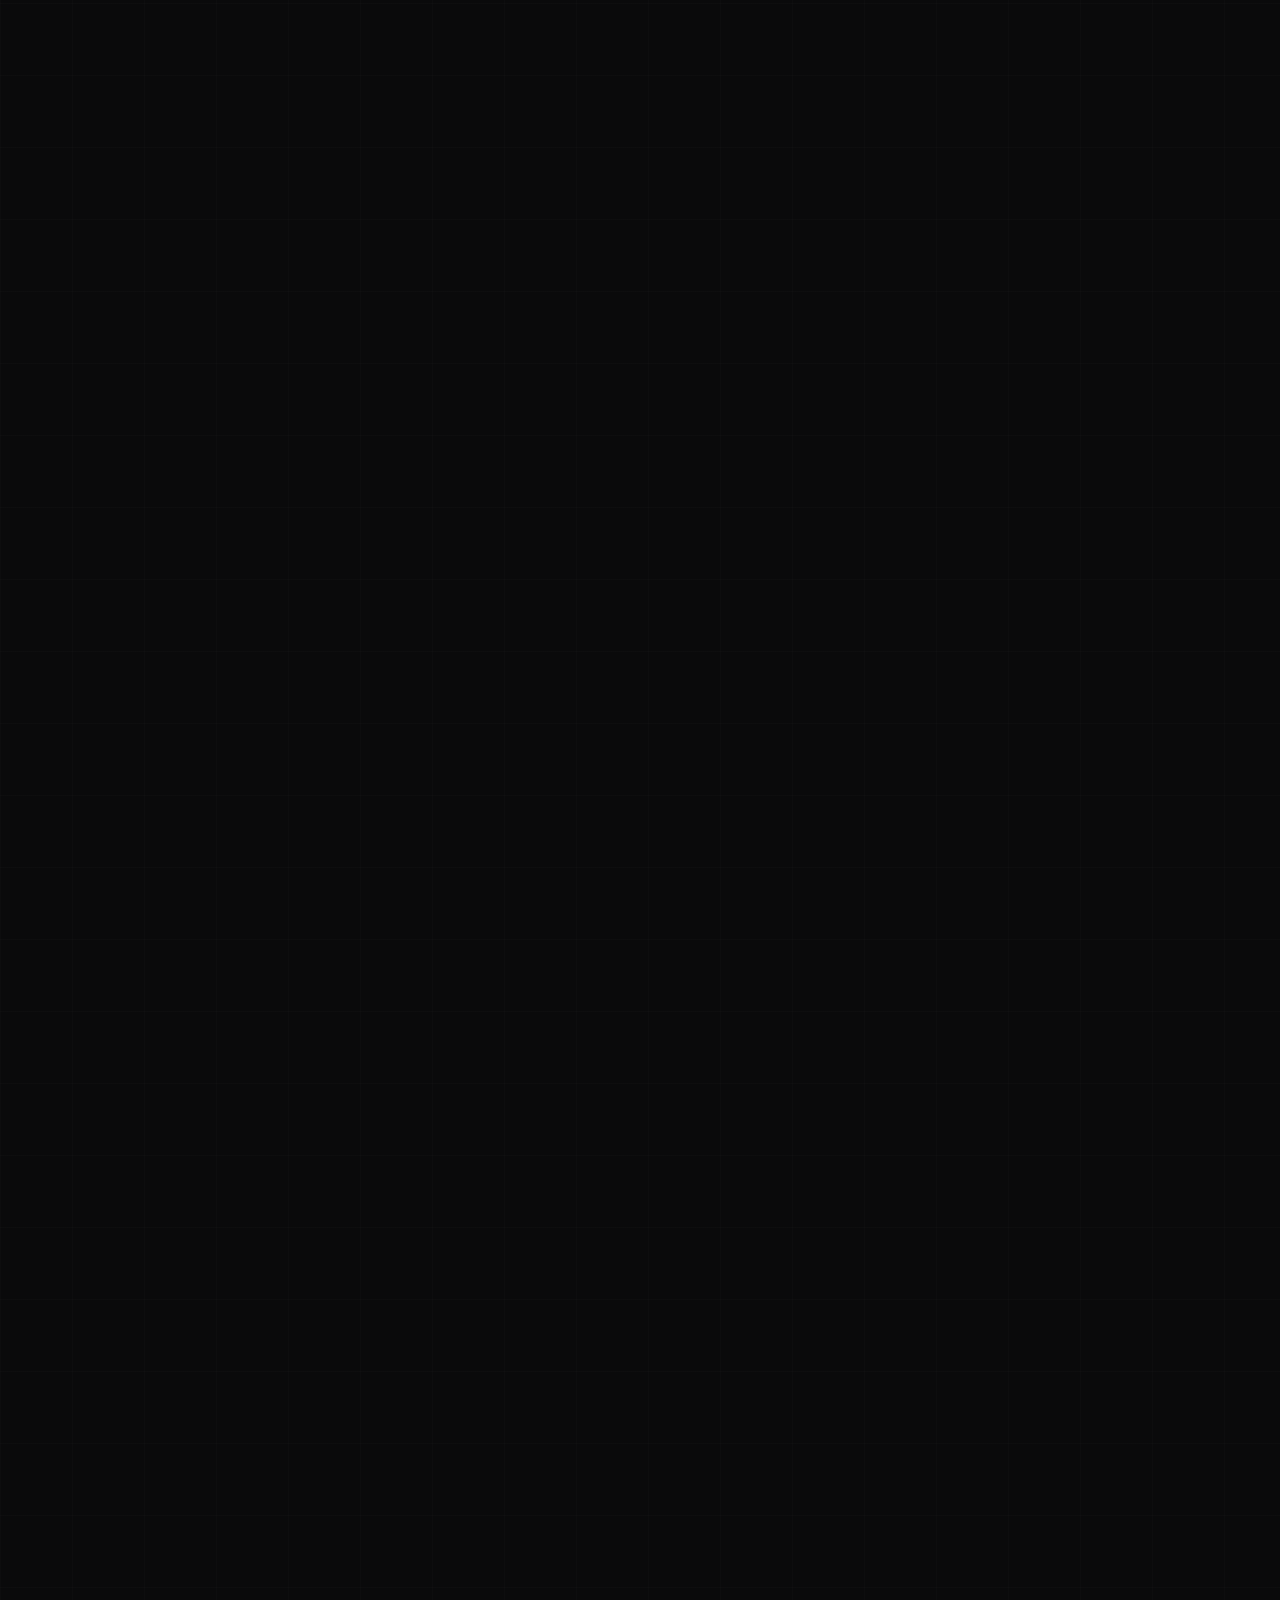
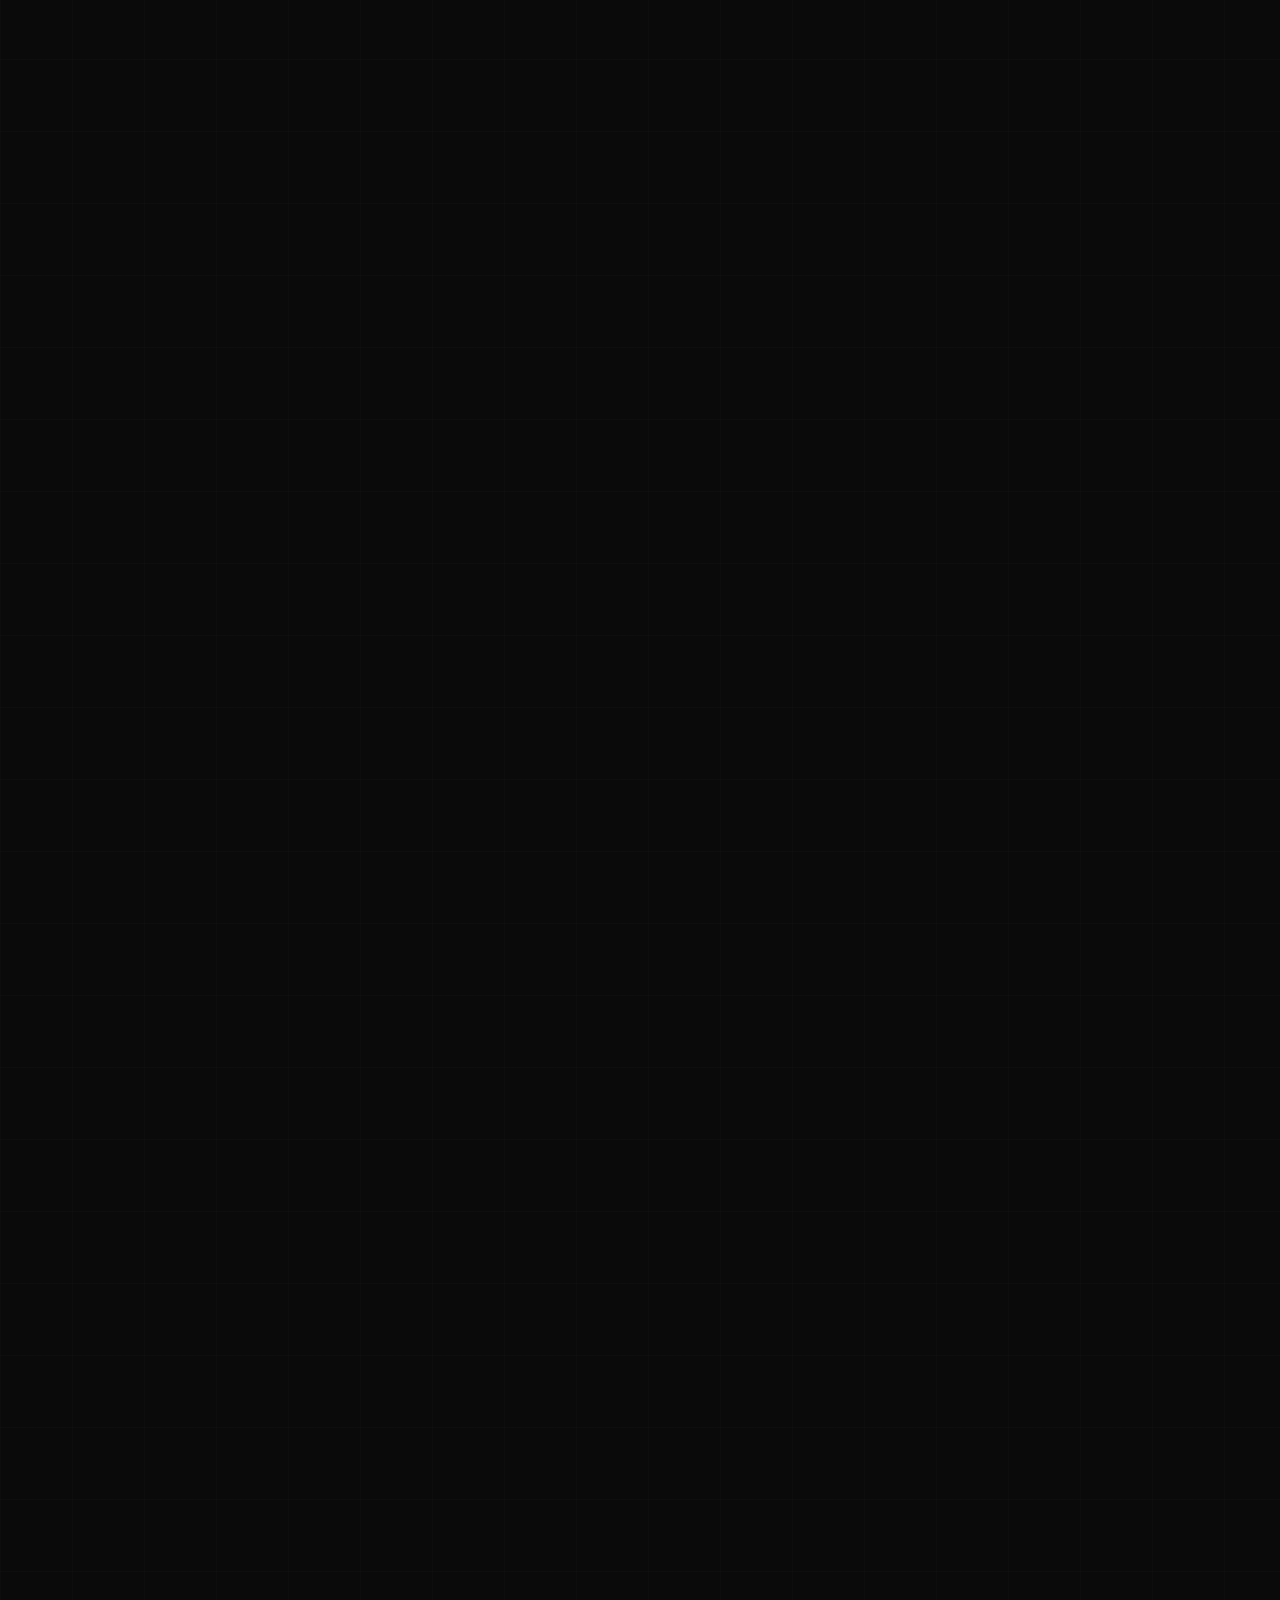
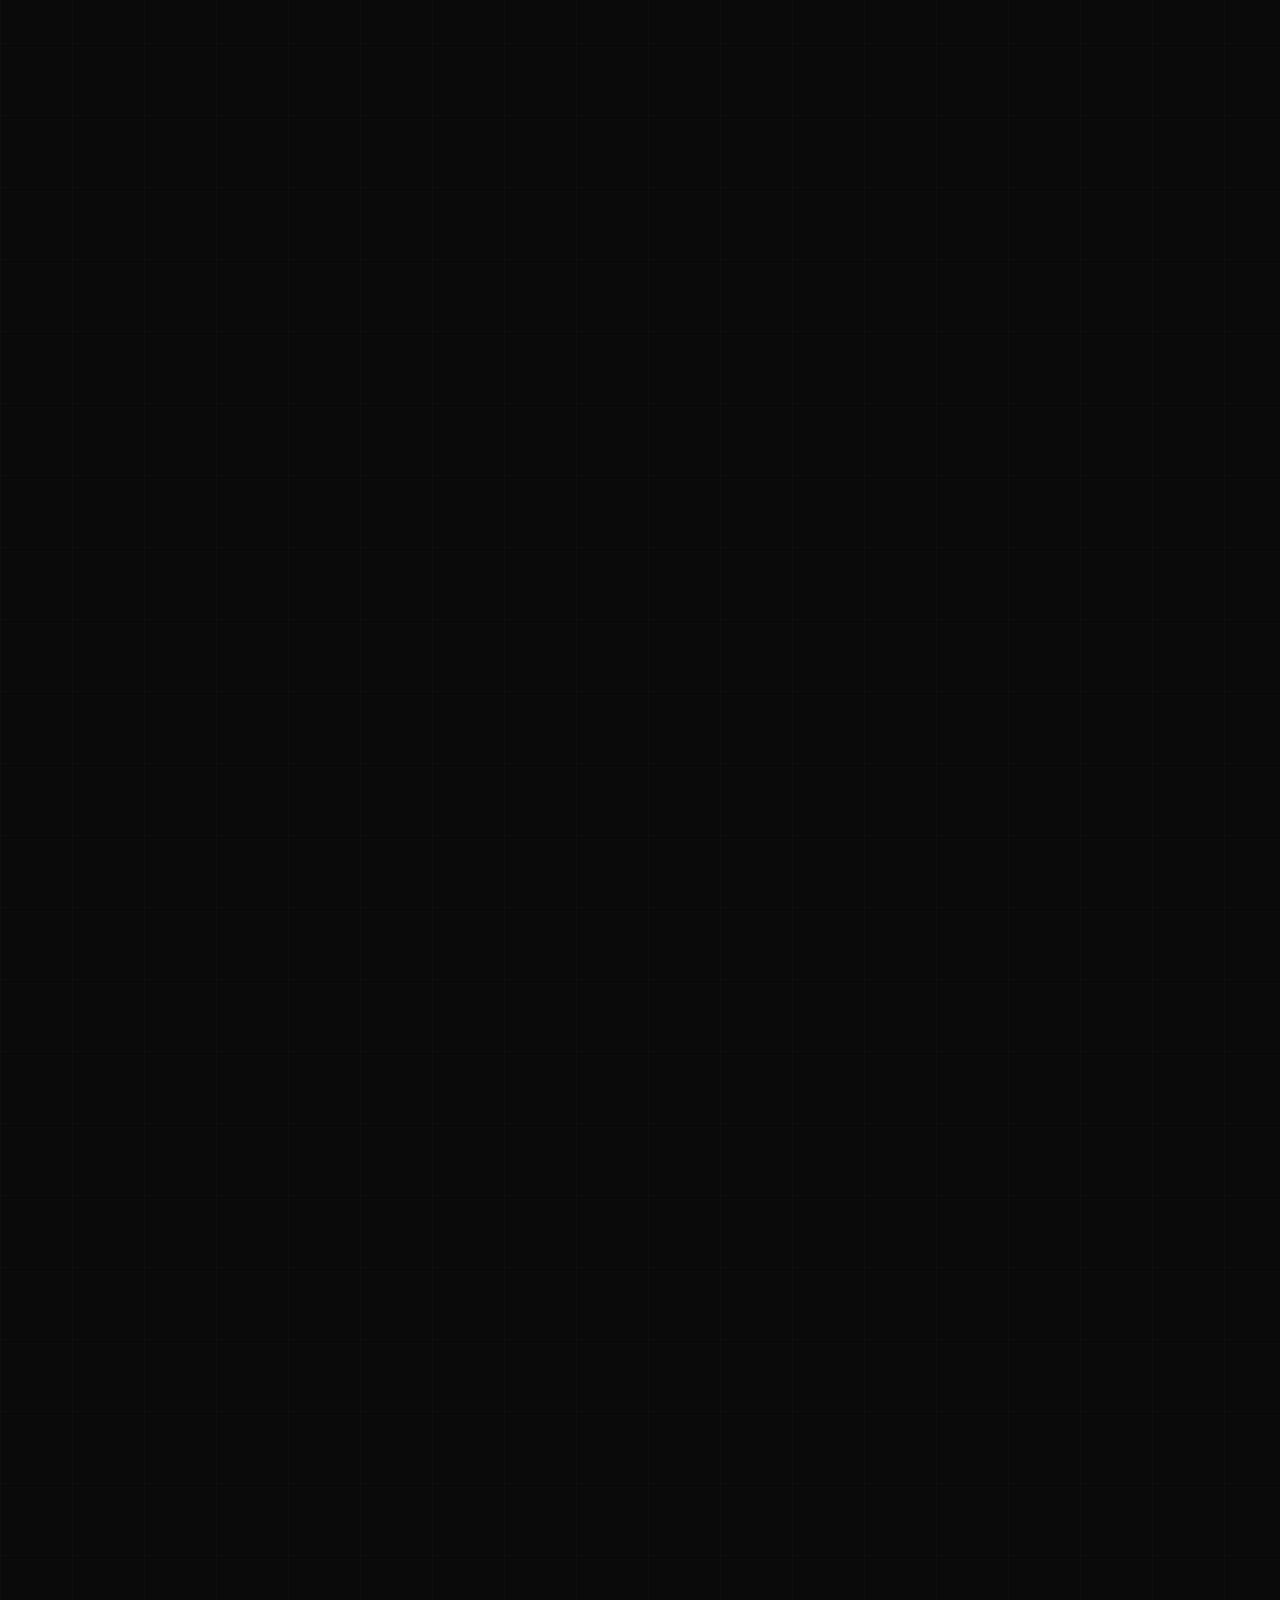
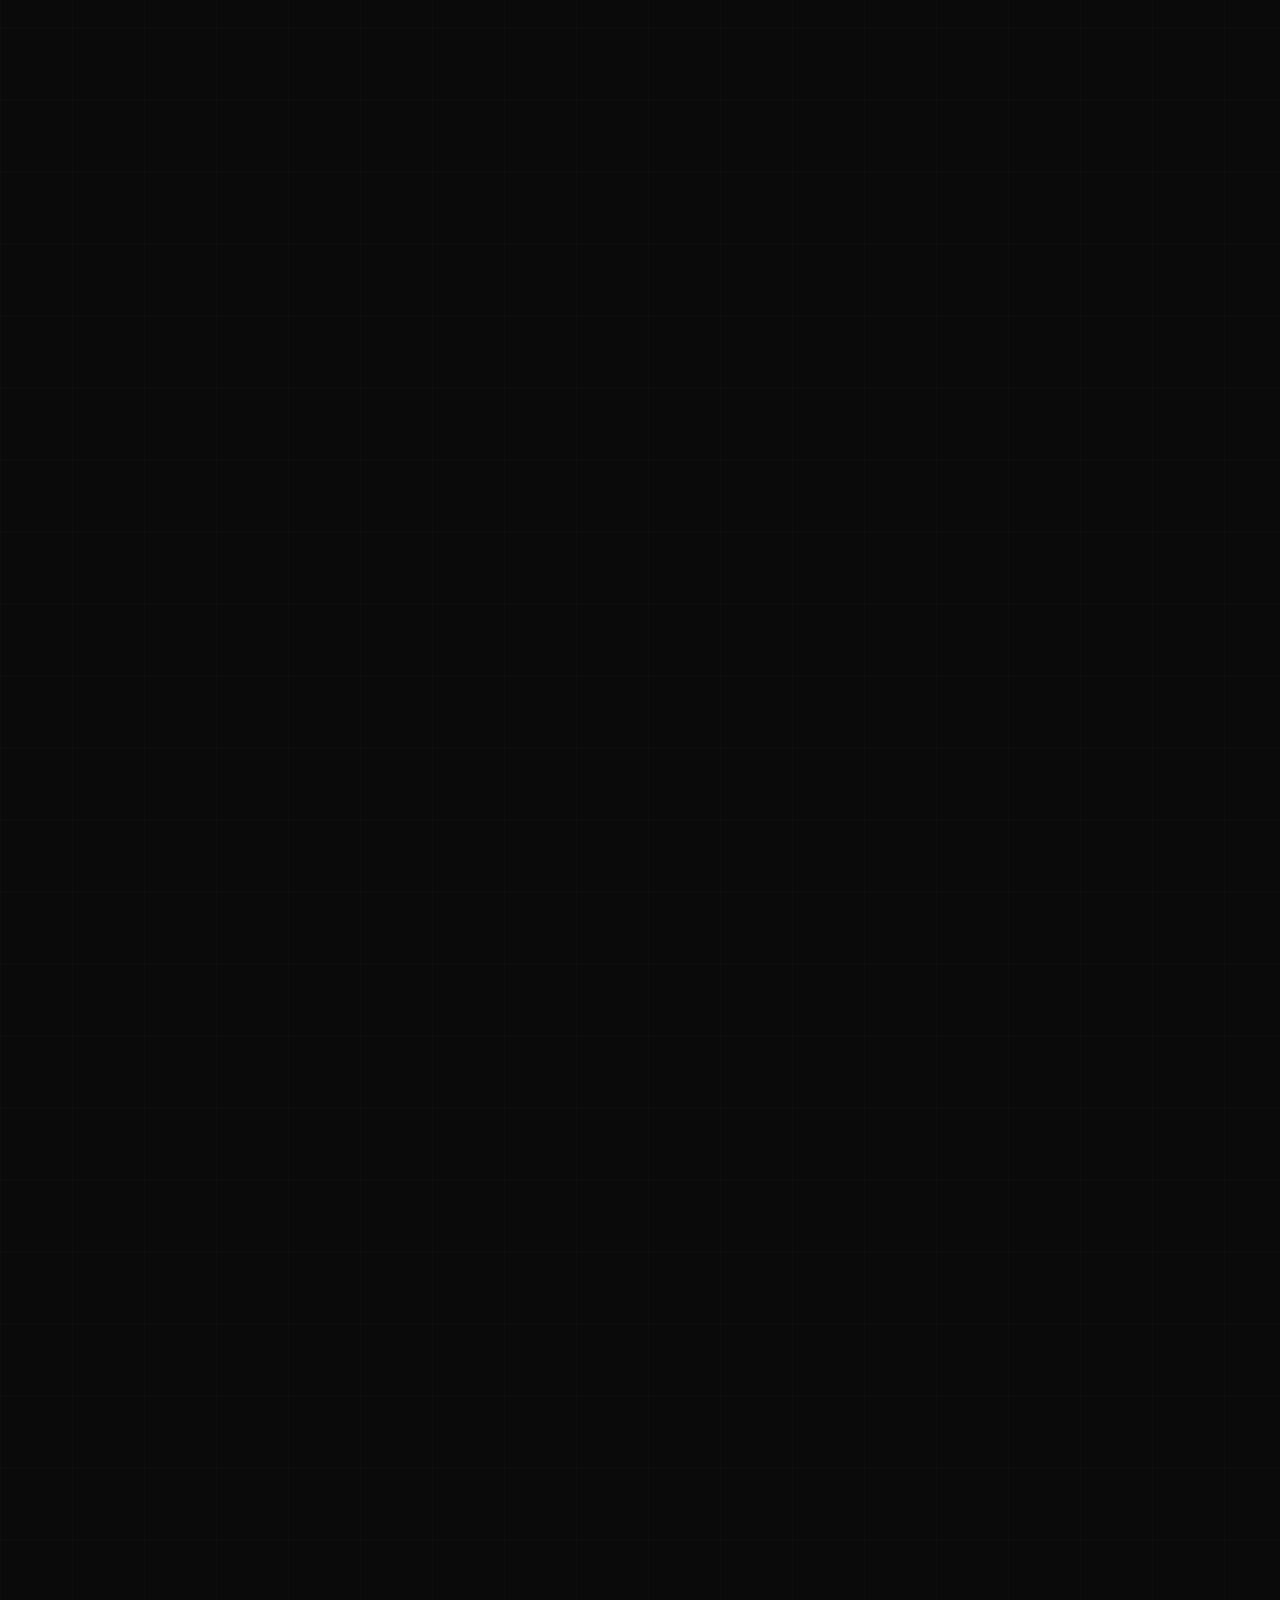
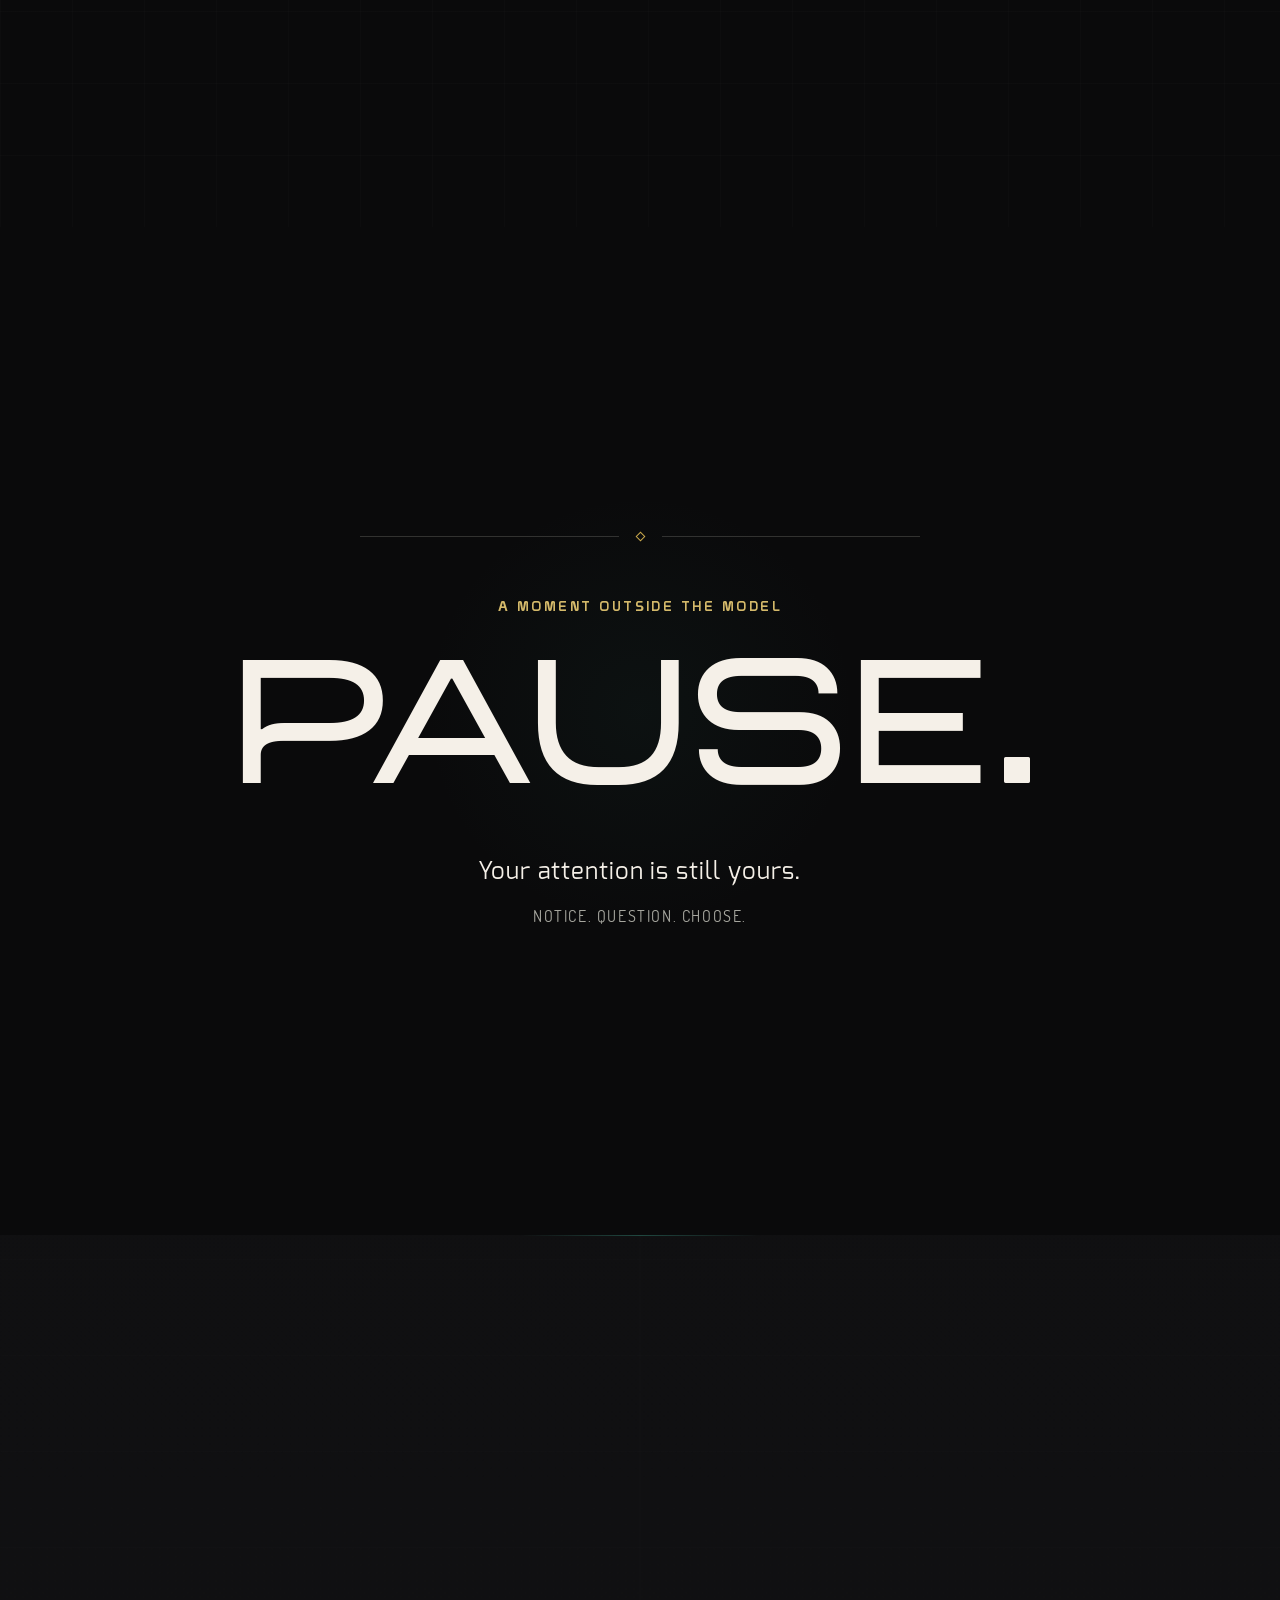
==== commit d623e0e2: "Add approved KINGNOTHIN mission section" ====
--- a/index.html
+++ b/index.html
@@ -10,6 +10,7 @@
     <title>KINGNOTHIN | The Revolution Has No Throne</title>
     <link rel="stylesheet" href="styles.css?v=20260905-1">
     <link rel="stylesheet" href="privacy-experience.css?v=20260905-1">
+    <link rel="stylesheet" href="mission.css?v=20260914-1">
   </head>
   <body>
     <main class="landing" aria-label="KINGNOTHIN landing page">
@@ -762,6 +763,7 @@
           </div>
         </div>
       </section>
+      <section id="mission" aria-labelledby="mission-title"><div class="mission-inner"><section><p class="mission-title" id="mission-title">THE MISSION</p><h1 class='opening'><span class="opening-name">KINGNOTHIN</span> <span class="opening-human">exists for the human being</span> <span class="opening-algorithm">on the other side of the algorithm.</span></h1><p class='body'>We are entering an age that will see technology be involved in every decision we make. It will know everything about us, it will have the  ability to predict our next need and desire and it will ultimately shape most of the decisions we make. Never before in human history have we given a system this amount of influence. over us. This promises a future with exceptional opportunity and potential for amazing advancement. It also promises a future where our understanding of is system will be necessary to  remain the authors of our own decisions. To avoid total reliance on the system and sustain our autonomy, our agency and our ability.</p></section><section><p class='body'>We believe complex ideas about artificial intelligence, privacy, algorithms, and digital power shouldn&#39;t be understood only by experts. KINGNOTHIN breaks down these systems, follows the evidence, and explains what&#39;s happening, why it matters, and how it affects your daily choices.</p><p class='purpose gold'>TO CREATE AGENCY</p><p class='purpose gold'>TO CREATE UNDERSTANDING.</p><p class='body'>We make the invisible visible: how your data becomes value, your attention becomes currency, and algorithms shape what you see. Not to create fear, but to illuminate the forces influencing your life so you can question, judge, and decide what to trust.</p><p class='body'>We give you practical tools, independent investigation, and accessible education to protect your privacy, strengthen your digital independence, and preserve your attention. Our goal isn&#39;t to reject technology, but to ensure that as machines become more capable, you remain in control of your choices.</p></section><section><p class='body'>As artificial intelligence becomes woven into everyday life, technical knowledge alone will not be enough. We will need discernment—the ability to judge what we see, recognize manipulation, question what we are told and distinguish useful assistance from surrendered judgment.</p><p class='body'>We believe technology can expand human capability, unlock knowledge and create extraordinary possibilities.</p><p class='statement'>But progress should strengthen the human being—not quietly replace the human decision.</p><p class='body'>Our purpose is to help people move from passive participation in the digital world toward deliberate participation in it.</p></section><section><p class='lead'>The technological age is being built now.</p><p class='body'>We believe the people living inside it deserve a say in what it becomes.</p><p class='closing'>No kings.<br>No gatekeepers.<br>No throne required.</p><p class='wordmark'>KINGNOTHIN.</p><p class='tagline'>THE REVOLUTION HAS NO THRONE.</p></section></div></section>
       <section class="entry" id="begin" aria-labelledby="entry-title">
         <div class="entry__inner">
           <p class="entry__kicker">FIRST DOOR</p>
--- a/mission.css
+++ b/mission.css
@@ -0,0 +1,3 @@
+#mission{color-scheme:dark;--obsidian:#0A0A0B;--gold:#C9A84C;--ivory:#F5F0E8;--jade:#74B6A4;--crimson:#8B1A2B}#mission *{box-sizing:border-box}#mission{background:var(--obsidian)}#mission{margin:0;color:var(--ivory);font-family:Dosis,sans-serif;text-align:center;background:radial-gradient(ellipse at 50% 0%,#C9A84C0b,transparent 24%)}#mission .mission-inner{max-width:1200px;margin:auto;padding:0 40px}#mission section{position:relative;padding:100px 0;max-width:980px;margin:auto}#mission section+section:before{content:'';position:absolute;top:0;left:calc(50% - 34px);height:1px;width:68px;background:var(--gold);opacity:.55}#mission p,#mission h1{margin:0 auto;font-weight:400}#mission p+p{margin-top:30px}#mission .body{font-size:23px;line-height:1.7;max-width:750px;color:#dedbd4}#mission .opening{font-family:'GC-Epic-Pro-Demo',sans-serif;font-size:clamp(34px,4.8vw,62px);line-height:1.3;max-width:970px;color:var(--gold);margin:18px auto 55px}#mission .statement{font-family:Exo,sans-serif;font-size:clamp(25px,3vw,36px);line-height:1.5;max-width:850px;margin-top:48px}#mission .lead{font-family:Prototype,sans-serif;font-size:clamp(24px,3vw,34px);line-height:1.5;margin-bottom:32px;max-width:850px}#mission .purpose{font-family:Prototype,sans-serif;font-size:32px;line-height:1.45}#mission .purpose+.purpose{margin-top:8px}#mission .purpose:first-of-type{margin-top:42px}#mission .gold{color:var(--gold)}#mission .jade{color:var(--jade)}#mission .declaration{font-family:Exo,sans-serif;font-size:clamp(24px,3vw,36px);line-height:1.9;padding:30px 16px;border-top:1px solid #8B1A2B;border-bottom:1px solid #8B1A2B;max-width:850px;color:var(--gold)}#mission .principle{font-family:Exo,sans-serif;font-size:clamp(23px,3vw,34px);line-height:1.6;max-width:860px}#mission .principle+.principle{margin-top:38px}#mission .closing{font-family:Prototype,sans-serif;font-size:clamp(28px,4vw,45px);line-height:1.75;margin:45px auto;color:var(--gold)}#mission .wordmark{font-family:'GC-Epic-Pro-Demo',sans-serif;font-size:clamp(36px,7vw,80px);color:var(--gold);margin-top:85px}#mission .tagline{font-family:Prototype,sans-serif;font-size:clamp(12px,2.3vw,26px);white-space:nowrap;letter-spacing:.04em;margin-top:20px}#mission section:last-child{padding-bottom:100px}@media(max-width:600px){#mission .mission-inner{padding:0 24px}#mission section{padding:64px 0}#mission .body{font-size:21px;line-height:1.65}#mission .opening{margin-top:0;margin-bottom:38px}#mission .statement{margin-top:34px}#mission .purpose{font-size:27px}#mission .wordmark{margin-top:58px}}@media print{#mission section{break-inside:avoid;padding:45px 0}#mission{print-color-adjust:exact;-webkit-print-color-adjust:exact}}#mission .opening span{display:block}#mission .opening-name{font-size:clamp(38px,10.8vw,138px);line-height:1.12;color:#fff;white-space:nowrap}#mission .opening-human{font-size:clamp(19px,3.8vw,48px);line-height:1.4;margin-top:32px}#mission .opening-algorithm{font-size:clamp(14px,2.55vw,32px);line-height:1.5;margin-top:16px}@media(max-width:600px){#mission .opening-name{font-size:10.1vw}#mission .opening-human{margin-top:24px}#mission .opening-algorithm{margin-top:12px}}#mission .mission-title{font-family:Prototype,sans-serif;color:var(--gold);font-size:clamp(18px,2.2vw,26px);letter-spacing:.16em;margin-bottom:34px}
+
+#mission{display:block;position:relative;width:100%;padding:0;background-color:#0A0A0B;isolation:isolate}#mission .mission-inner{width:100%}#mission h1{letter-spacing:normal;text-transform:none}#mission p{letter-spacing:normal}#mission .mission-title{letter-spacing:.16em}#mission .tagline{letter-spacing:.04em}
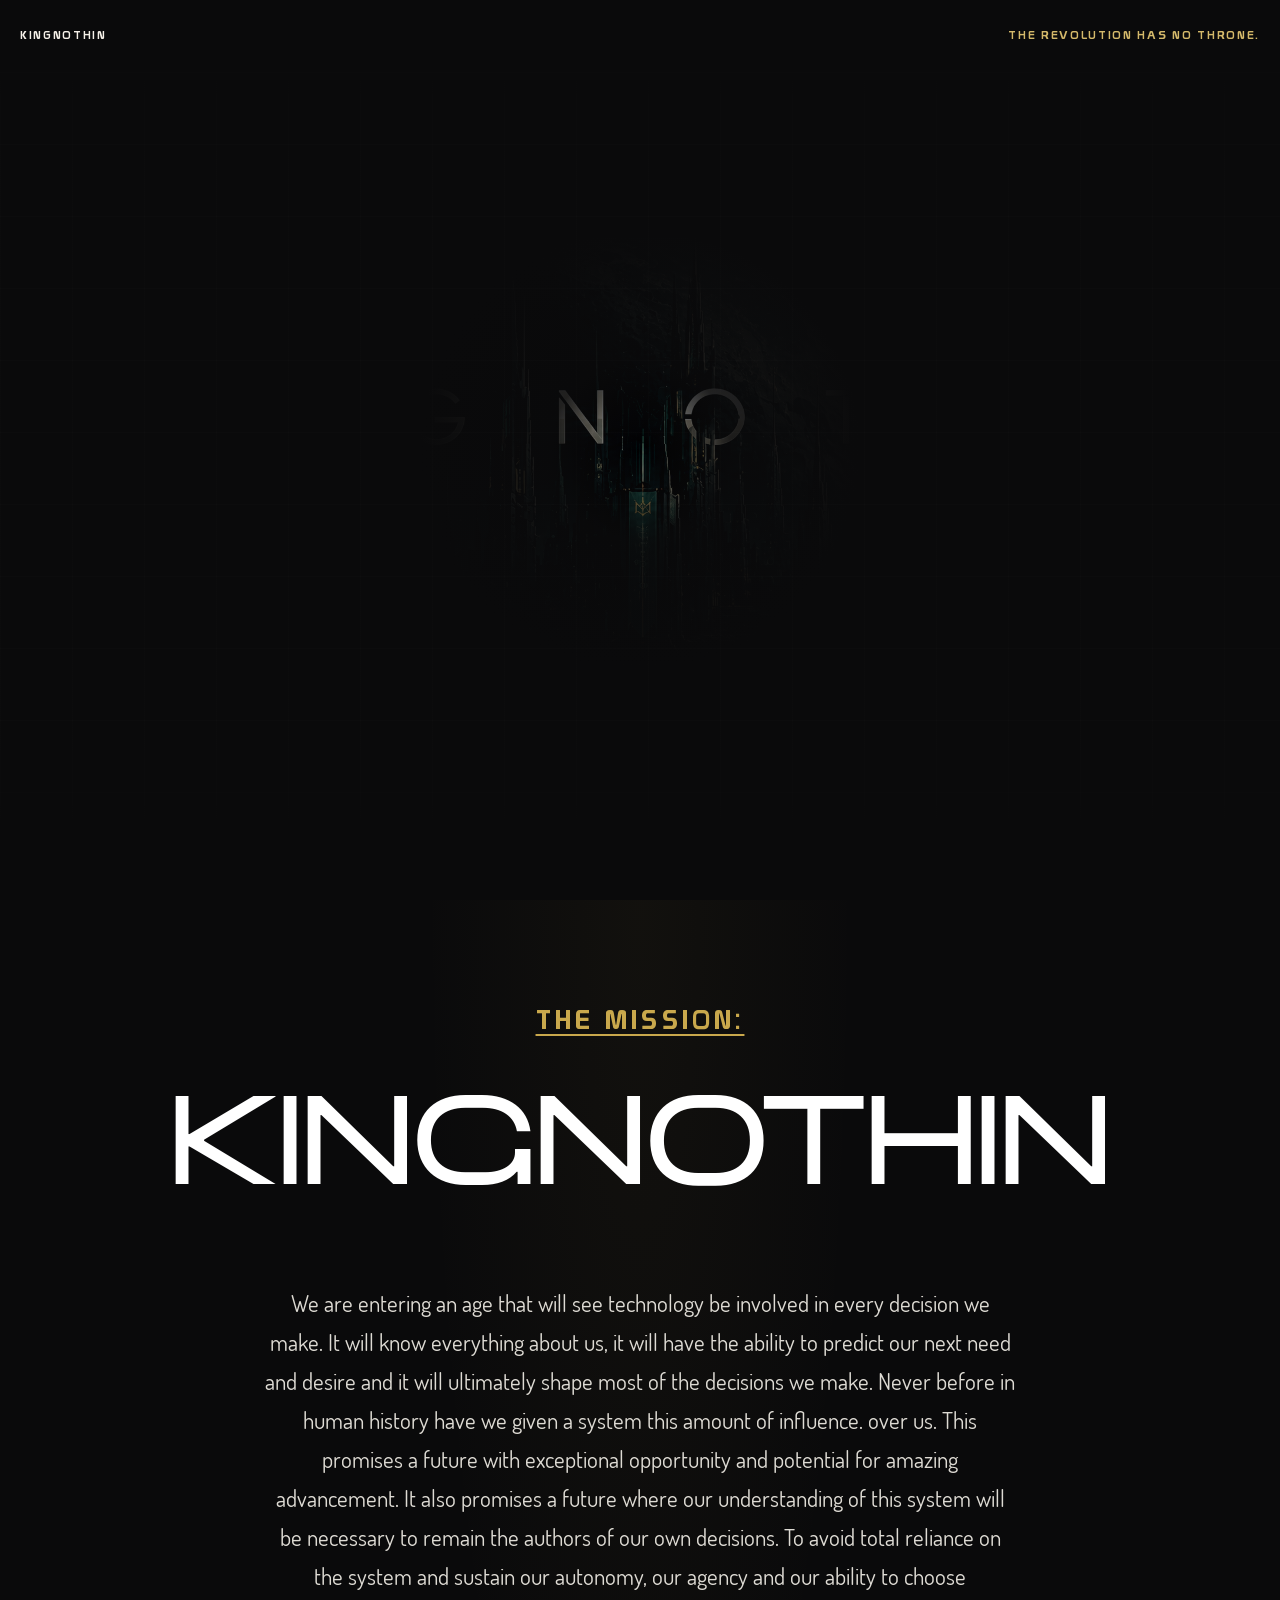
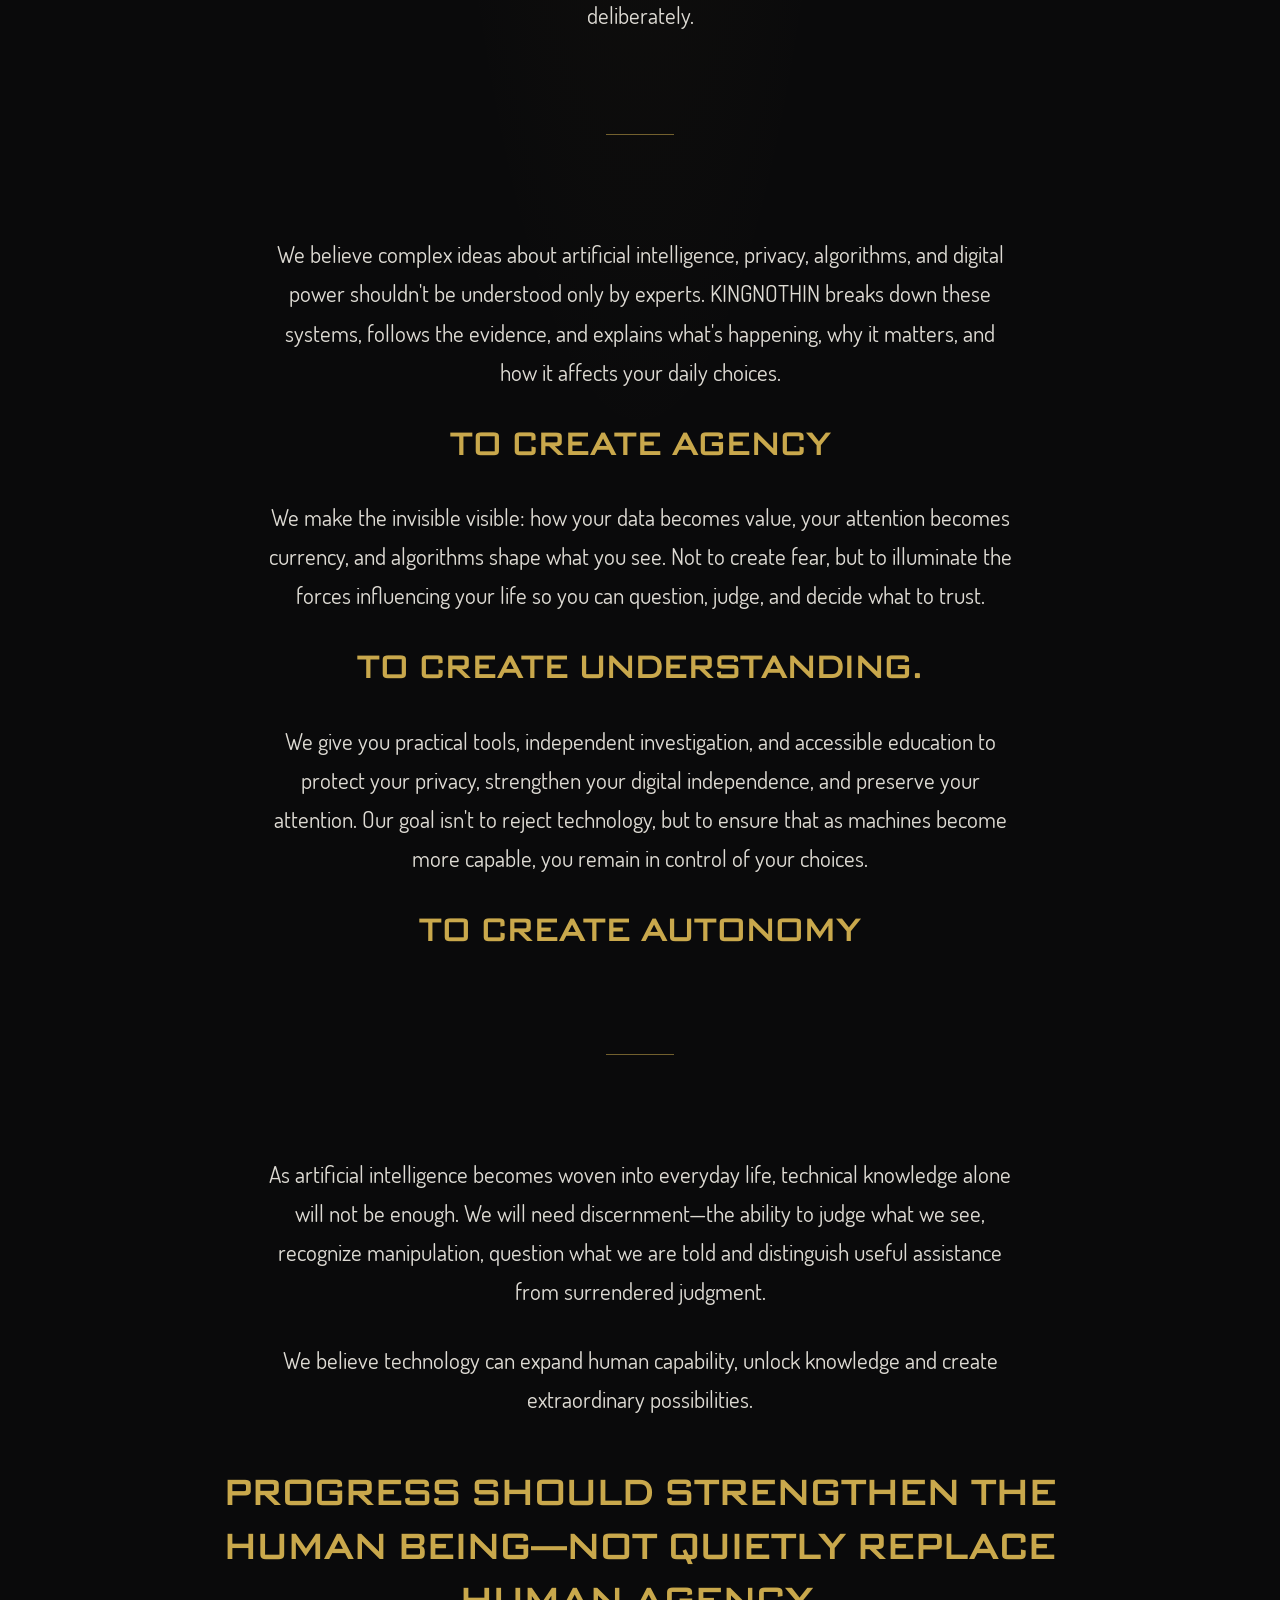
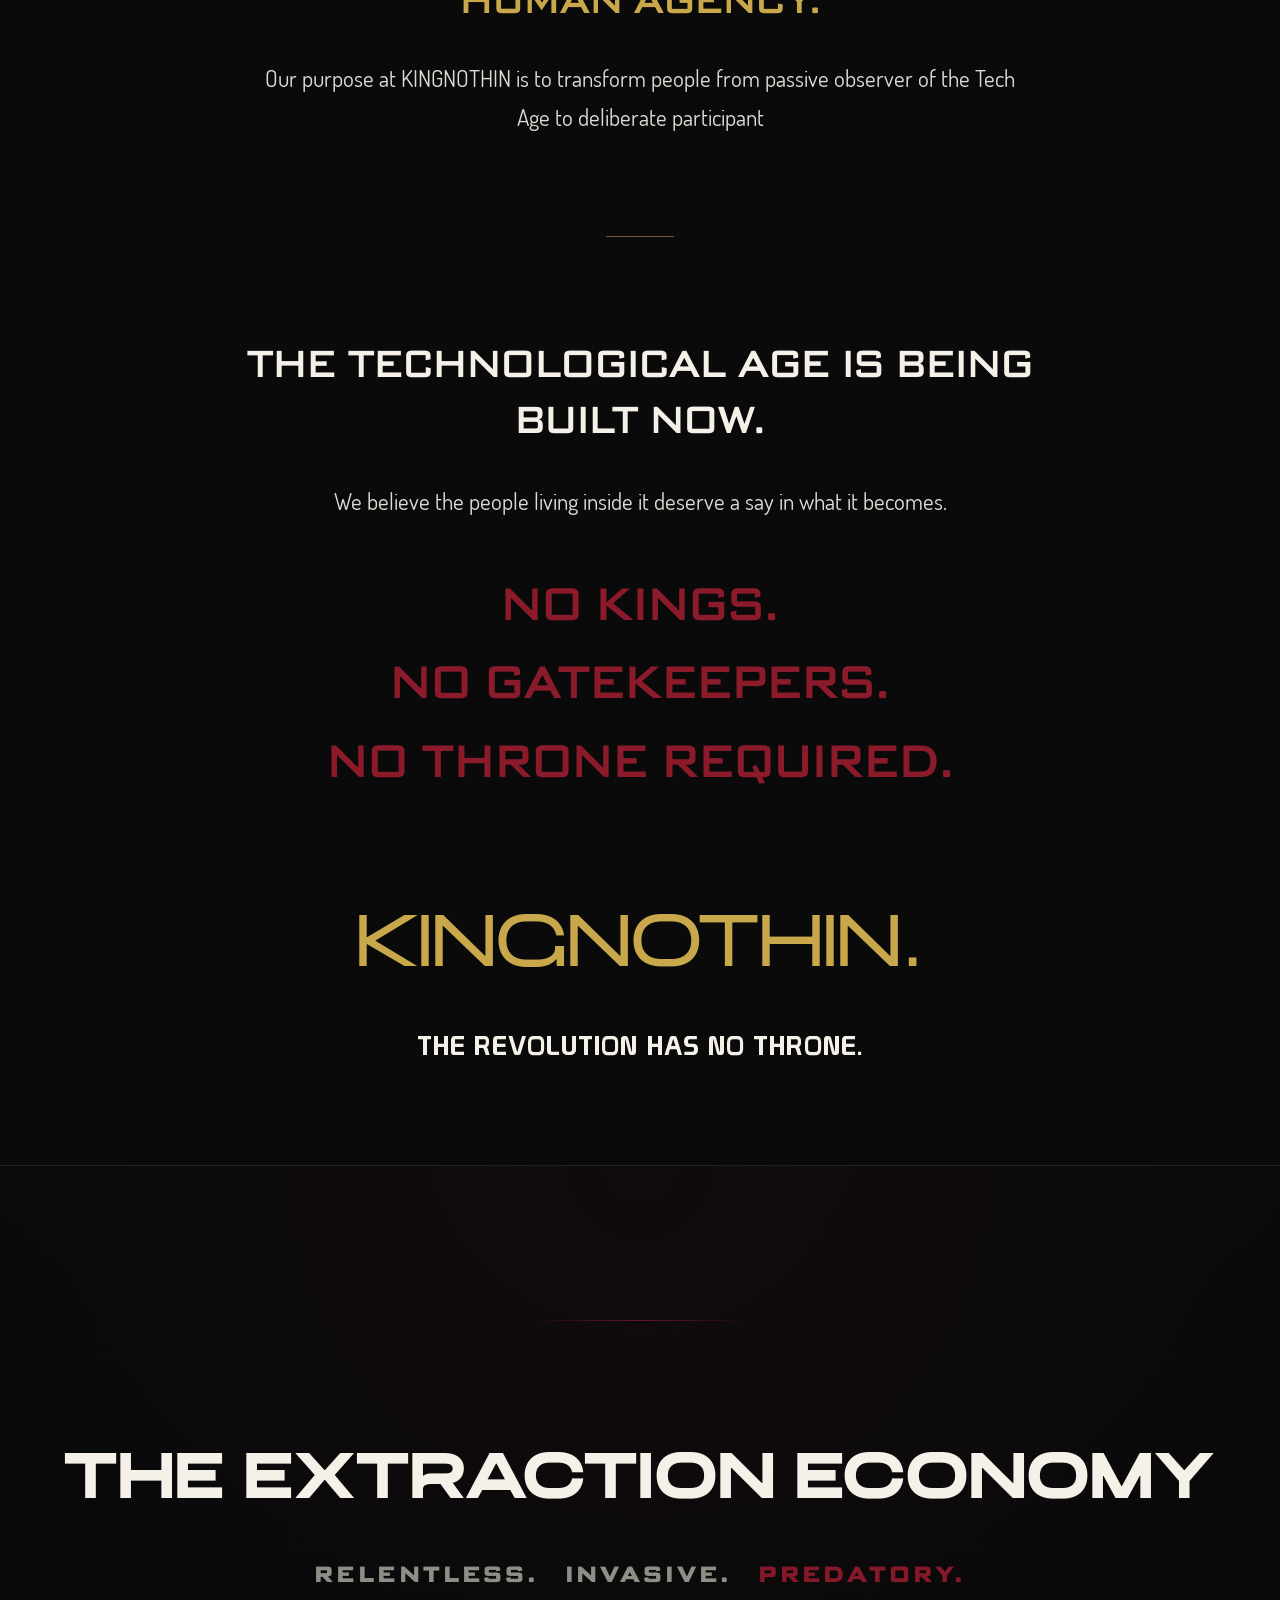
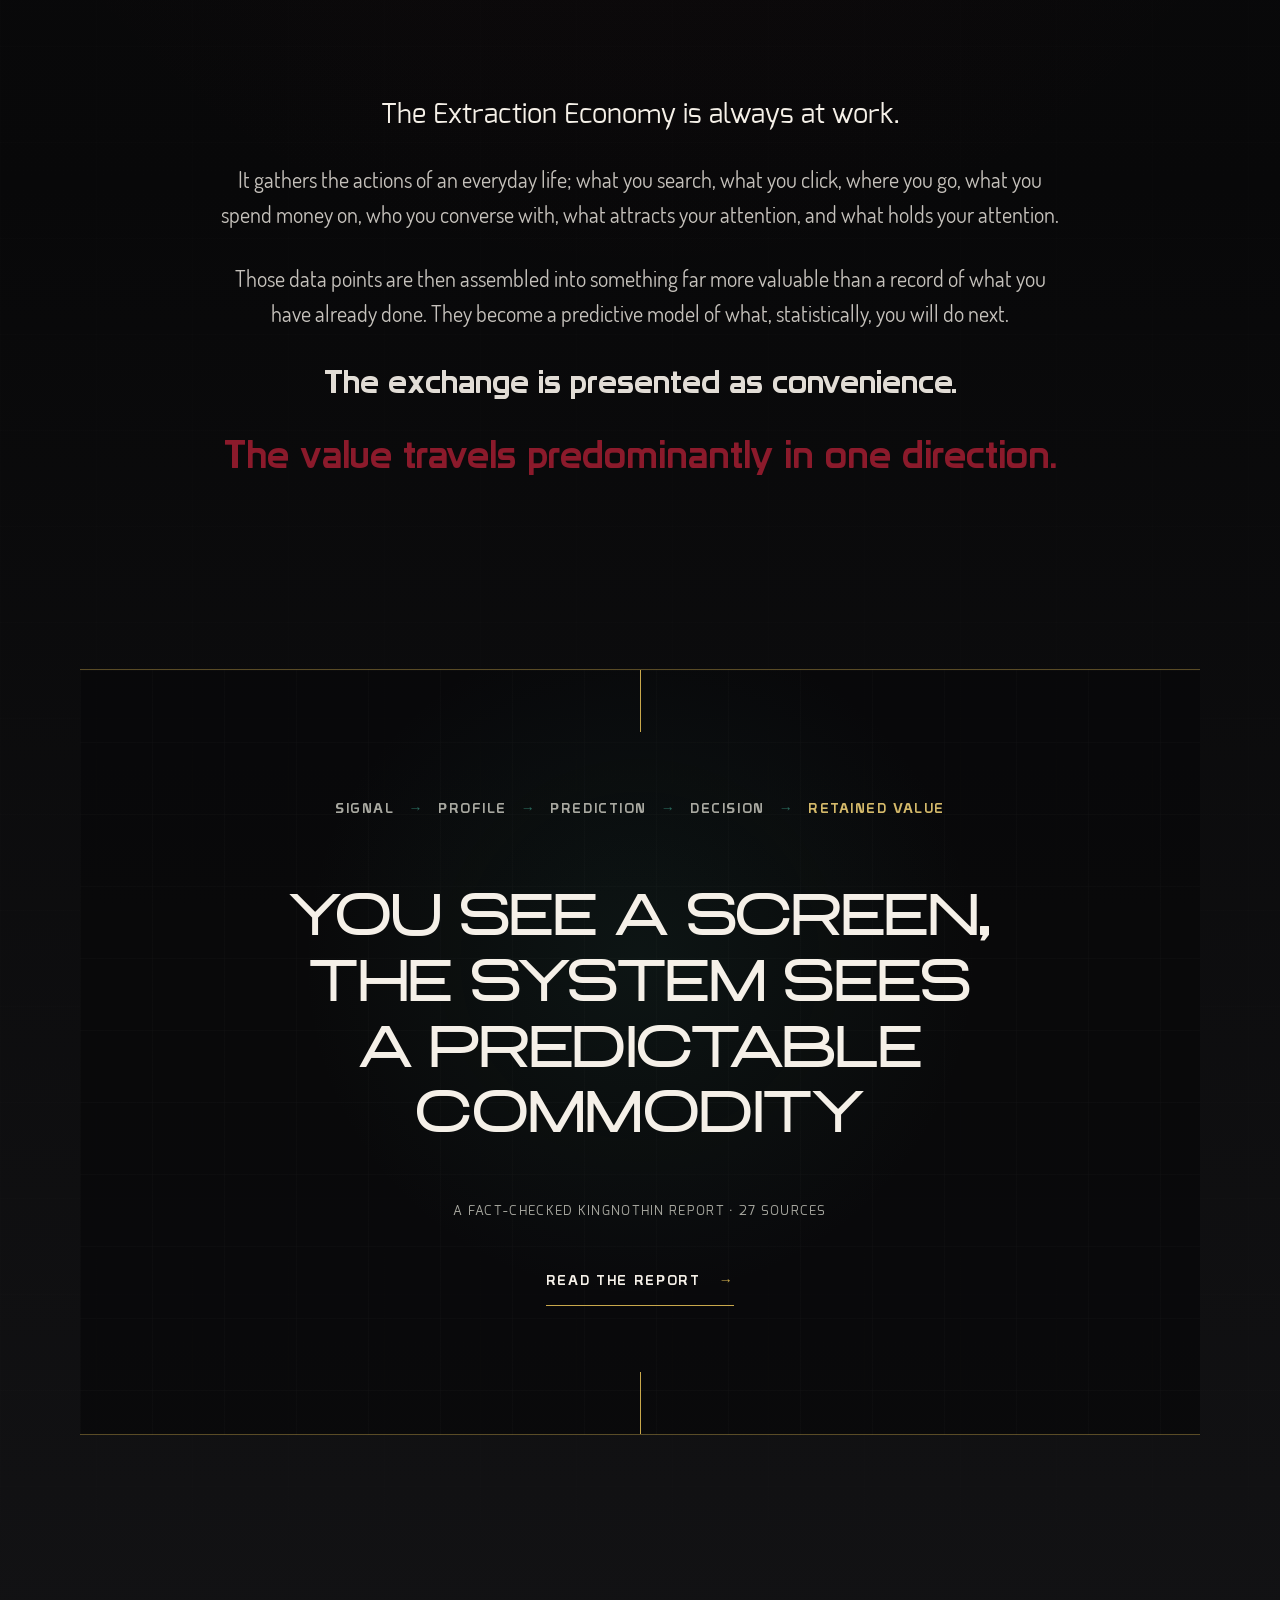
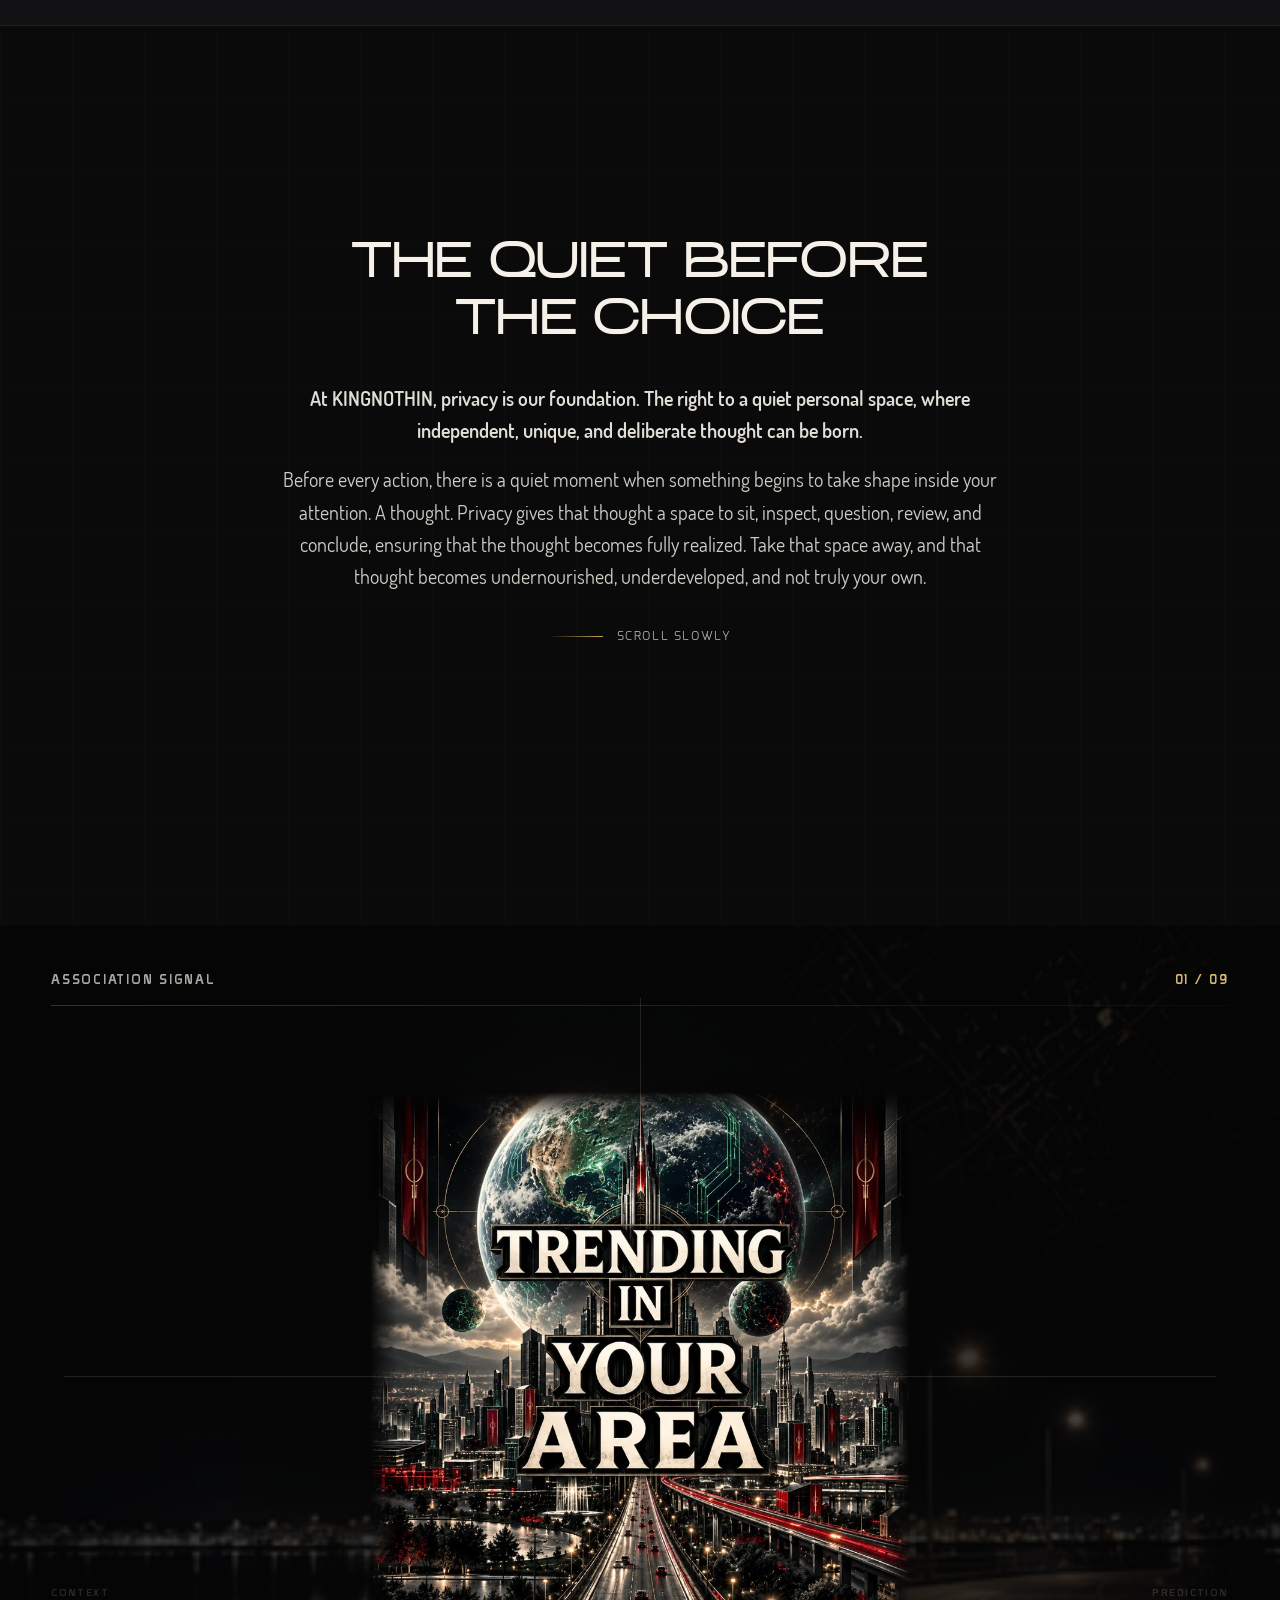
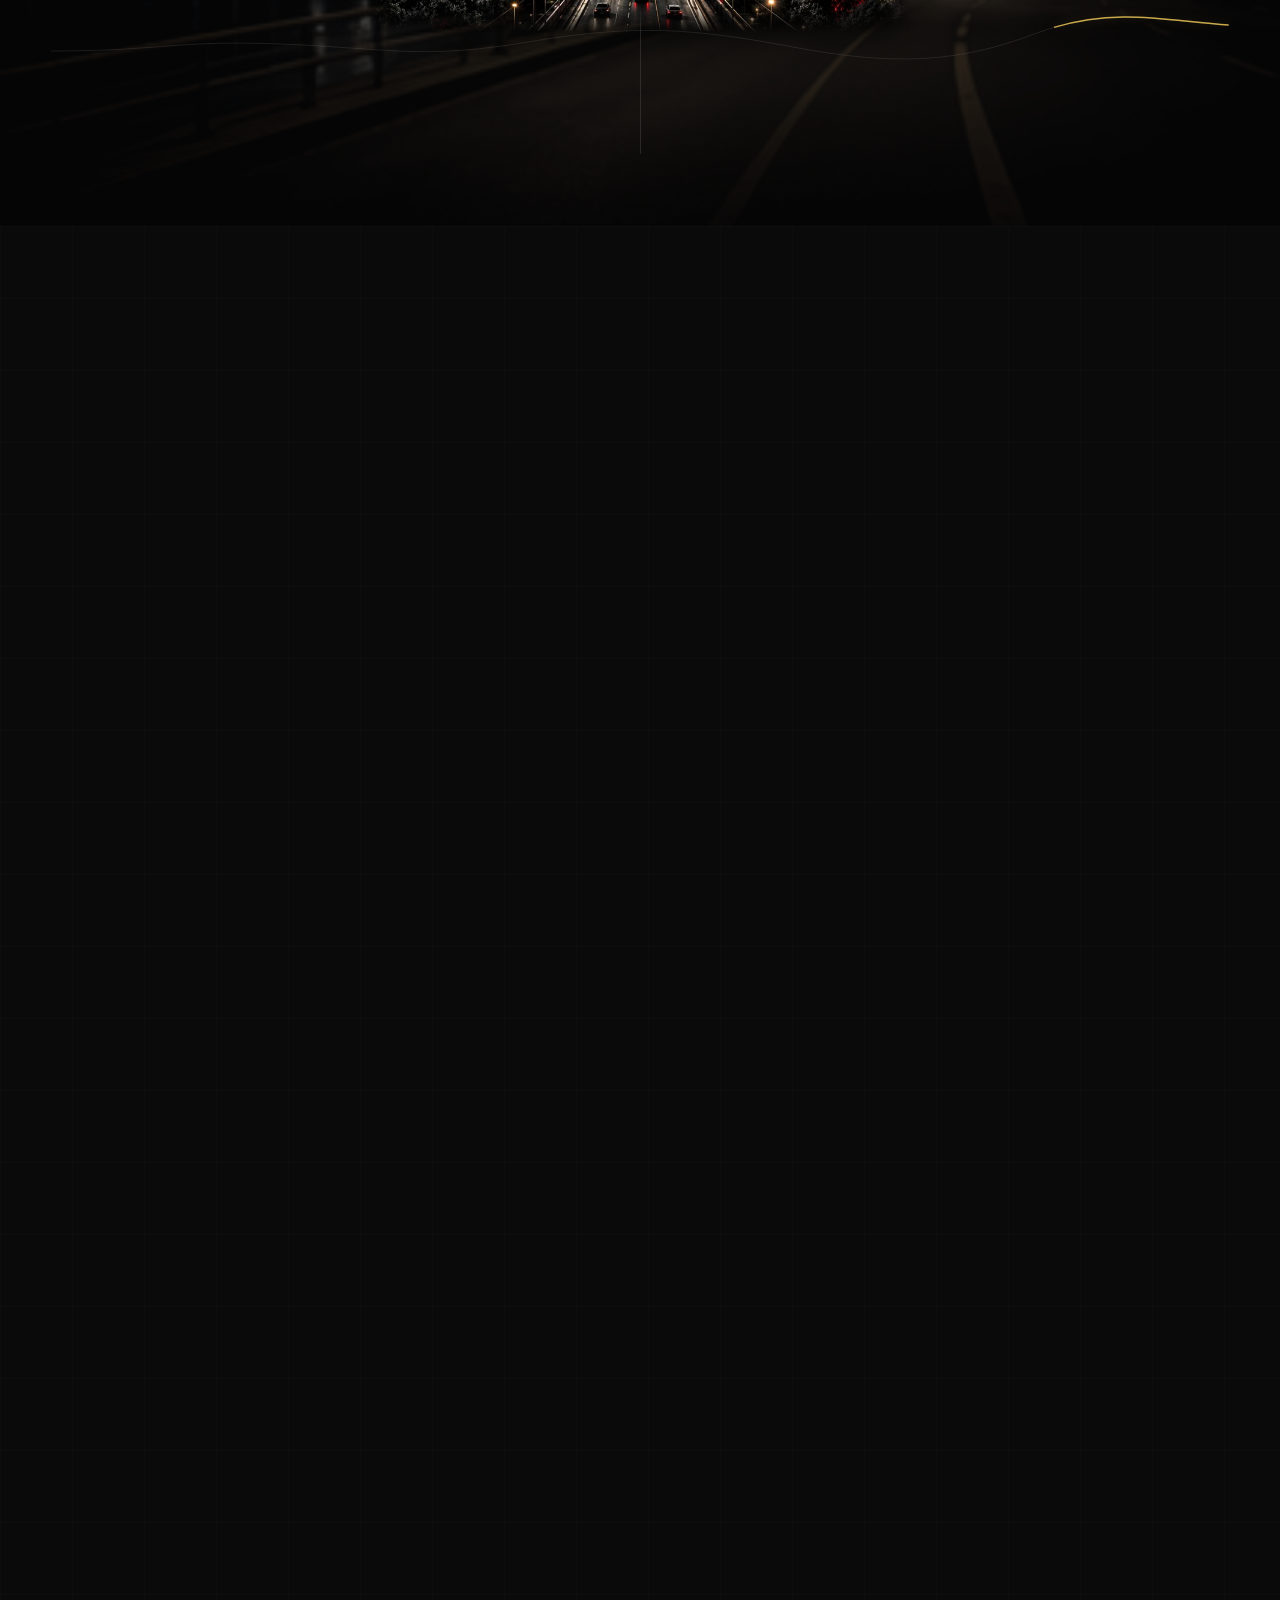
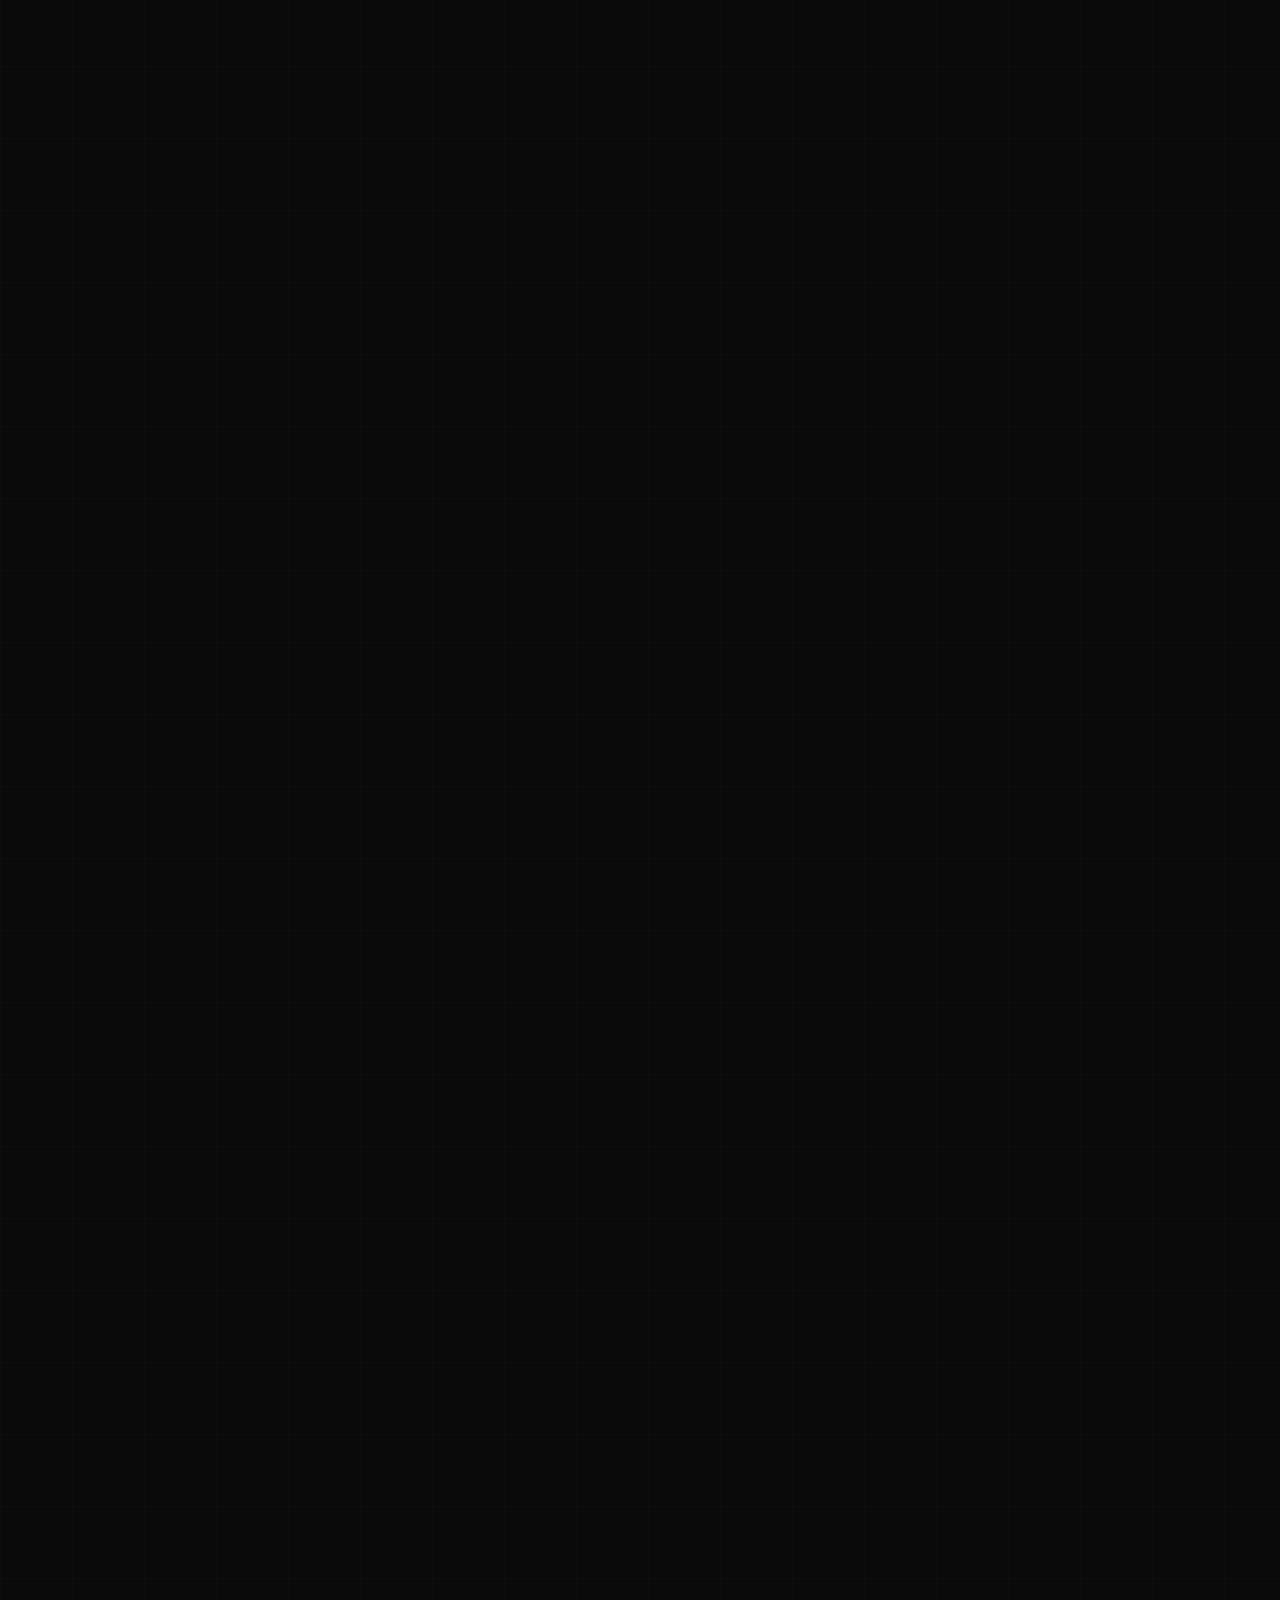
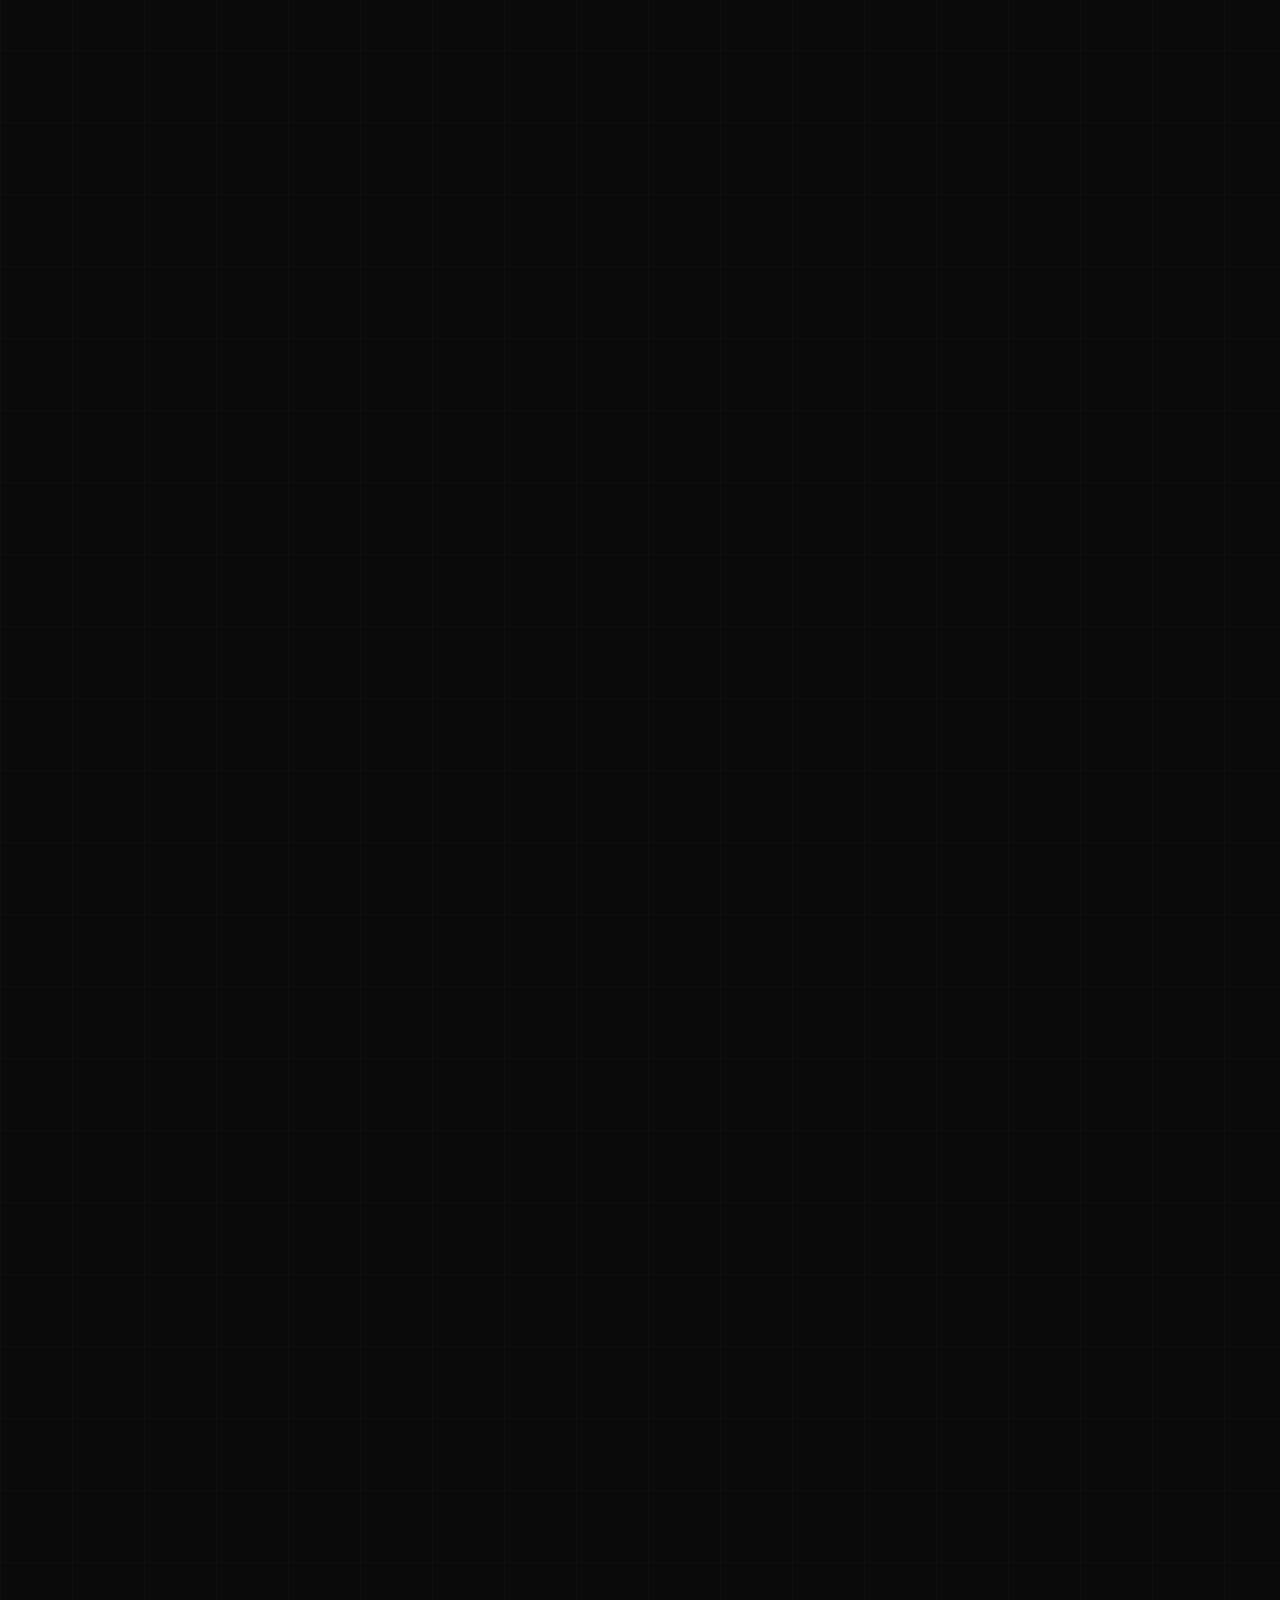
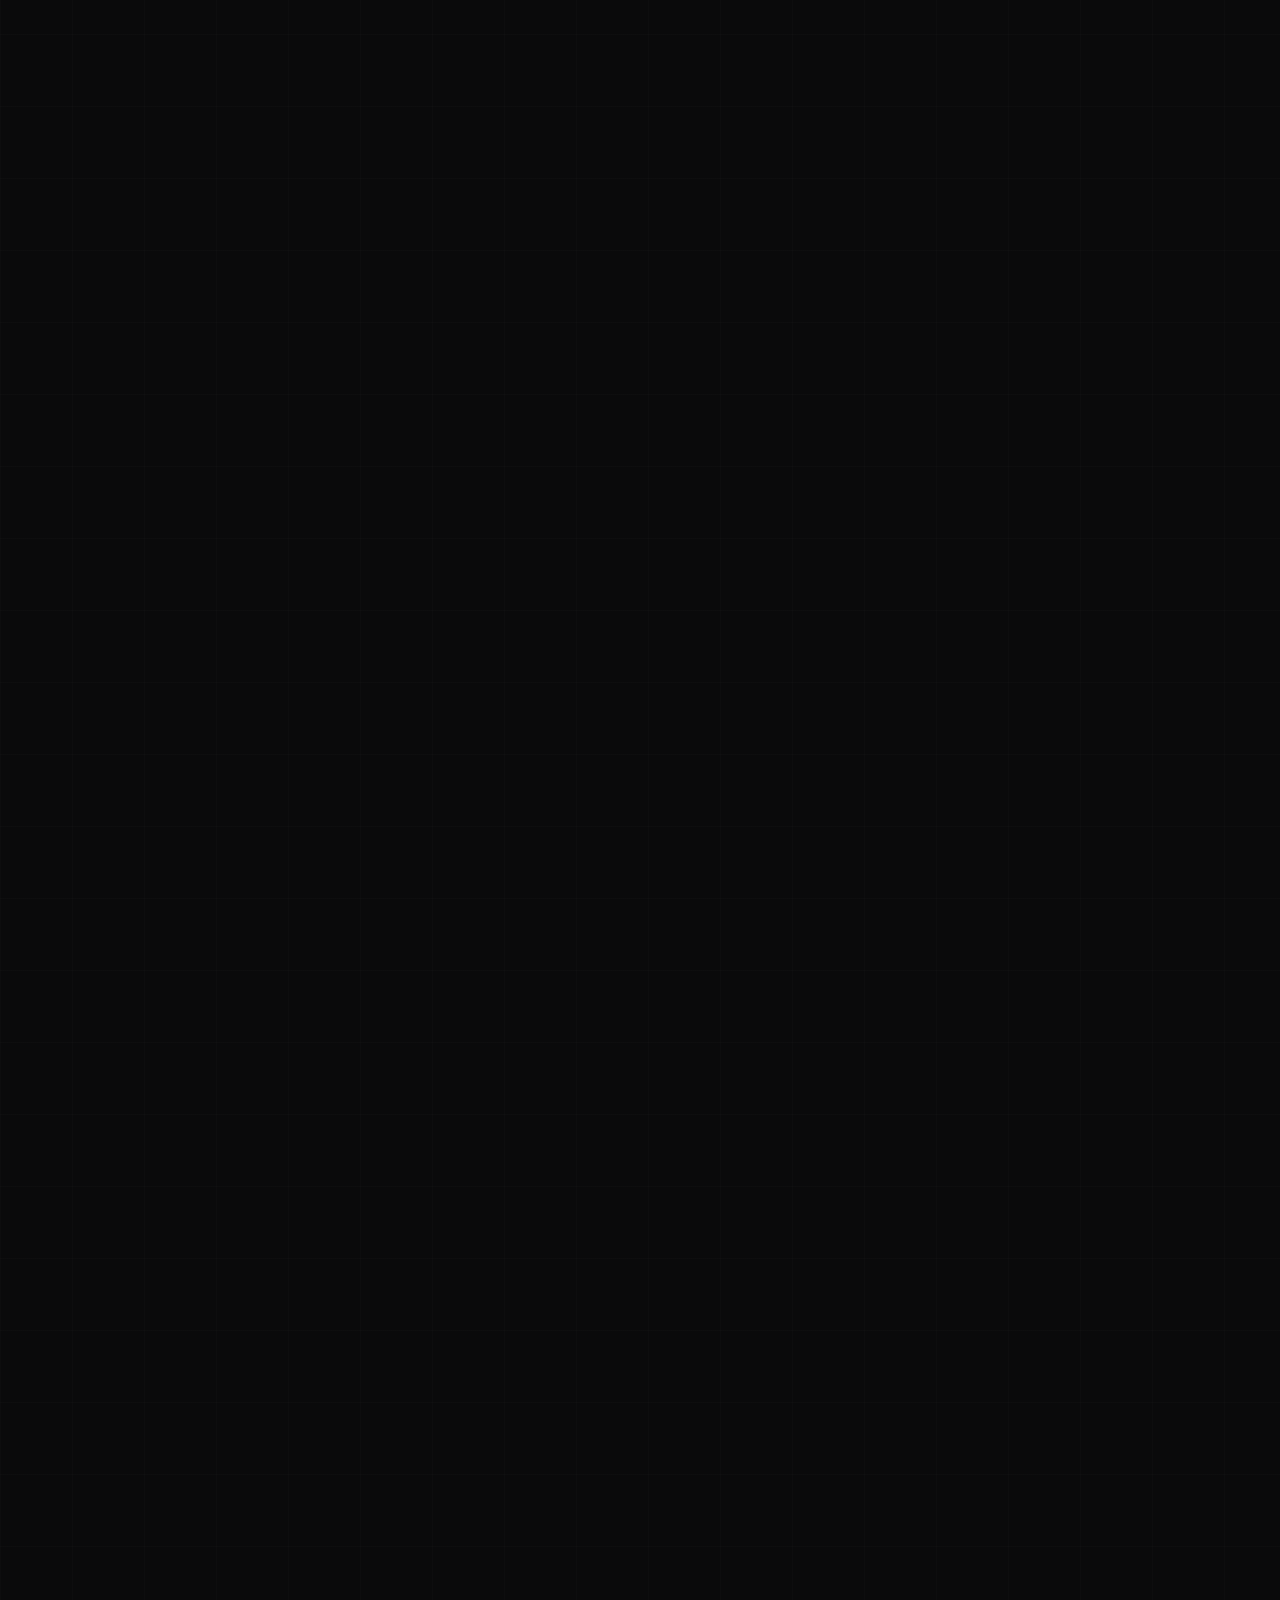
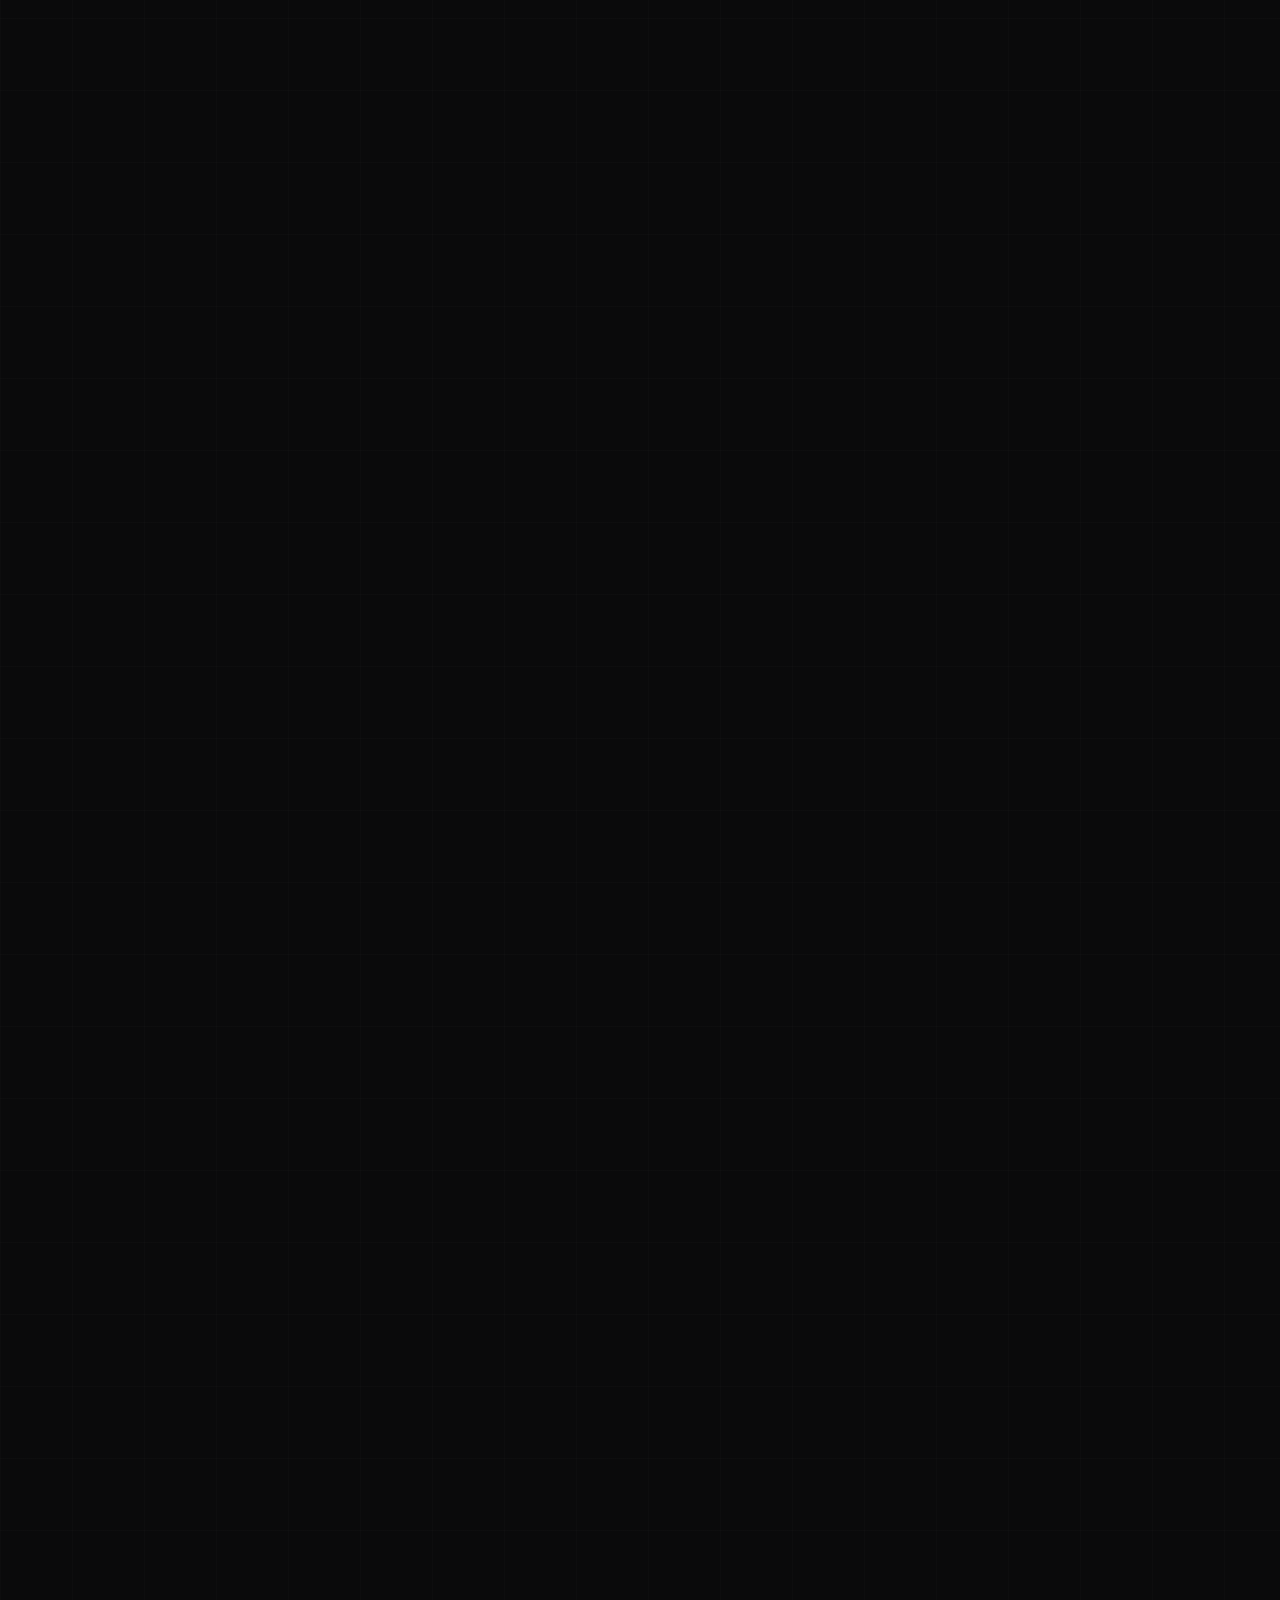
==== commit 43c0a652: "Publish approved four-section homepage and privacy artwork" ====
--- a/index.html
+++ b/index.html
@@ -8,8 +8,8 @@
       content="KINGNOTHIN helps people remain free in their own minds through privacy, agency, discernment, and wisdom."
     >
     <title>KINGNOTHIN | The Revolution Has No Throne</title>
-    <link rel="stylesheet" href="styles.css?v=20260905-1">
-    <link rel="stylesheet" href="privacy-experience.css?v=20260905-1">
+    <link rel="stylesheet" href="styles.css?v=20260914-2">
+    <link rel="stylesheet" href="privacy-experience.css?v=20260914-6">
     <link rel="stylesheet" href="mission.css?v=20260914-1">
   </head>
   <body>
@@ -29,19 +29,7 @@
         </header>
       </section>
 
-      <section class="signal-stage" id="crownless-signal" aria-labelledby="signal-title">
-        <div
-          class="signal-plate"
-          data-signal-plate
-          aria-label="THE REVOLUTION HAS NO THRONE"
-        >
-          <p class="signal-plate__status" data-signal-status>PUBLIC SIGNAL UNLOCKED</p>
-          <h2 class="signal-plate__tagline" id="signal-title" data-signal-output aria-hidden="true">
-            THE REVOLUTION HAS NO THRONE
-          </h2>
-          <p class="sr-only">PUBLIC SIGNAL UNLOCKED. THE REVOLUTION HAS NO THRONE.</p>
-        </div>
-      </section>
+      <section id="mission" aria-labelledby="mission-title"><div class="mission-inner"><section><p class="mission-title" id="mission-title">THE MISSION:</p><h1 class='opening'><span class="opening-name">KINGNOTHIN</span></h1><p class='body'>We are entering an age that will see technology be involved in every decision we make. It will know everything about us, it will have the  ability to predict our next need and desire and it will ultimately shape most of the decisions we make. Never before in human history have we given a system this amount of influence. over us. This promises a future with exceptional opportunity and potential for amazing advancement. It also promises a future where our understanding of this system will be necessary to  remain the authors of our own decisions. To avoid total reliance on the system and sustain our autonomy, our agency and our ability to choose deliberately.</p></section><section><p class='body'>We believe complex ideas about artificial intelligence, privacy, algorithms, and digital power shouldn&#39;t be understood only by experts. KINGNOTHIN breaks down these systems, follows the evidence, and explains what&#39;s happening, why it matters, and how it affects your daily choices.</p><p class='purpose gold'>TO CREATE AGENCY</p><p class='body'>We make the invisible visible: how your data becomes value, your attention becomes currency, and algorithms shape what you see. Not to create fear, but to illuminate the forces influencing your life so you can question, judge, and decide what to trust.</p><p class='purpose gold'>TO CREATE UNDERSTANDING.</p><p class='body'>We give you practical tools, independent investigation, and accessible education to protect your privacy, strengthen your digital independence, and preserve your attention. Our goal isn&#39;t to reject technology, but to ensure that as machines become more capable, you remain in control of your choices.</p><p class='purpose gold'>TO CREATE AUTONOMY</p></section><section><p class='body'>As artificial intelligence becomes woven into everyday life, technical knowledge alone will not be enough. We will need discernment—the ability to judge what we see, recognize manipulation, question what we are told and distinguish useful assistance from surrendered judgment.</p><p class='body'>We believe technology can expand human capability, unlock knowledge and create extraordinary possibilities.</p><p class='statement'>Progress should strengthen the human being—not quietly replace human agency.</p><p class='body'>Our purpose at KINGNOTHIN is to transform people from passive observer of the Tech Age to deliberate participant</p></section><section><p class='lead'>The technological age is being built now.</p><p class='body'>We believe the people living inside it deserve a say in what it becomes.</p><p class='closing'>No kings.<br>No gatekeepers.<br>No throne required.</p><p class='wordmark'>KINGNOTHIN.</p><p class='tagline'>THE REVOLUTION HAS NO THRONE.</p></section></div></section>
 
       <section class="extraction-section" id="extraction-economy" aria-labelledby="extraction-title" data-extraction-section>
         <div class="extraction-section__inner">
@@ -78,7 +66,7 @@
             <p class="extraction-report-portal__chain" aria-label="Signal becomes profile, prediction, decision, and retained value">
               <span>SIGNAL</span><i aria-hidden="true">→</i><span>PROFILE</span><i aria-hidden="true">→</i><span>PREDICTION</span><i aria-hidden="true">→</i><span>DECISION</span><i aria-hidden="true">→</i><span>RETAINED VALUE</span>
             </p>
-            <h3 id="extraction-report-title">The person sees a screen. The system sees a developing record.</h3>
+            <h3 id="extraction-report-title">You see a screen, the System sees a predictable commodity</h3>
             <p class="extraction-report-portal__meta">A FACT-CHECKED KINGNOTHIN REPORT · 27 SOURCES</p>
             <a class="extraction-report-portal__link" href="reports/extraction-economy/">
               <span>READ THE REPORT</span>
@@ -86,266 +74,6 @@
             </a>
           </section>
 
-          <!-- Reserved for the next Extraction Economy redesign pass. -->
-          <section
-            class="extraction-pathway extraction-reveal"
-            aria-labelledby="extraction-pathway-title"
-            hidden
-          >
-            <header class="extraction-pathway__intro">
-              <p class="extraction-pathway__code">AN ORDINARY ACTION / A LARGER SYSTEM</p>
-              <h3 id="extraction-pathway-title">FOLLOW ONE POSSIBLE JOURNEY.</h3>
-              <p>
-                Choose an ordinary action. Nothing here reads or collects your activity.
-                Each journey is an illustrative account of where a signal could lead.
-              </p>
-            </header>
-
-            <div class="extraction-actions" data-action-selector>
-              <button class="extraction-action" type="button" data-scenario="search">
-                <span class="extraction-action__number" aria-hidden="true">01</span>
-                <span class="extraction-action__title">Search for information</span>
-                <span class="extraction-action__teaser">An answer begins a longer journey.</span>
-                <span class="extraction-action__prompt">Follow this signal</span>
-              </button>
-              <button class="extraction-action" type="button" data-scenario="product">
-                <span class="extraction-action__number" aria-hidden="true">02</span>
-                <span class="extraction-action__title">Pause over a product</span>
-                <span class="extraction-action__teaser">Hesitation is still a signal.</span>
-                <span class="extraction-action__prompt">Follow this signal</span>
-              </button>
-              <button class="extraction-action" type="button" data-scenario="location">
-                <span class="extraction-action__number" aria-hidden="true">03</span>
-                <span class="extraction-action__title">Carry your phone through the world</span>
-                <span class="extraction-action__teaser">Movement becomes a pattern.</span>
-                <span class="extraction-action__prompt">Follow this signal</span>
-              </button>
-              <button class="extraction-action" type="button" data-scenario="attention">
-                <span class="extraction-action__number" aria-hidden="true">04</span>
-                <span class="extraction-action__title">Scroll, watch and react</span>
-                <span class="extraction-action__teaser">Attention leaves a shape behind.</span>
-                <span class="extraction-action__prompt">Follow this signal</span>
-              </button>
-              <button class="extraction-action" type="button" data-scenario="connection">
-                <span class="extraction-action__number" aria-hidden="true">05</span>
-                <span class="extraction-action__title">Communicate with others</span>
-                <span class="extraction-action__teaser">Connection can become a map.</span>
-                <span class="extraction-action__prompt">Follow this signal</span>
-              </button>
-              <span class="extraction-actions__axis" aria-hidden="true"></span>
-            </div>
-
-            <div class="extraction-journey" data-journey hidden>
-              <header class="extraction-journey__header">
-                <button class="extraction-journey__return" type="button" data-return-actions>
-                  Return to the actions
-                </button>
-                <ol class="extraction-progress" aria-label="Journey progress" data-progress>
-                  <li data-progress-stage="1"><span>I</span><small>THE ACT</small></li>
-                  <li data-progress-stage="2"><span>II</span><small>THE INTERPRETATION</small></li>
-                  <li data-progress-stage="3"><span>III</span><small>THE PASSAGE</small></li>
-                  <li data-progress-stage="4"><span>IV</span><small>THE YIELD</small></li>
-                  <li data-progress-stage="5"><span>V</span><small>THE RETURN</small></li>
-                </ol>
-              </header>
-
-              <div class="extraction-route" aria-hidden="true" data-route-visual>
-                <svg viewBox="0 0 1000 120" preserveAspectRatio="none">
-                  <path class="extraction-route__base" d="M40 60 H960"></path>
-                  <path class="extraction-route__chosen" d="M40 60 H960"></path>
-                  <g data-route-nodes></g>
-                </svg>
-              </div>
-
-              <article class="extraction-stage" data-stage-panel aria-labelledby="extraction-stage-title">
-                <p class="extraction-stage__index" data-stage-index></p>
-                <p class="extraction-stage__support" data-stage-support></p>
-                <h4 id="extraction-stage-title" tabindex="-1" data-stage-title></h4>
-                <p class="extraction-stage__description" data-stage-description></p>
-                <div class="extraction-choices" data-stage-choices></div>
-                <div class="extraction-return-record" data-return-record hidden></div>
-              </article>
-
-              <nav class="extraction-journey__controls" aria-label="Journey controls">
-                <button type="button" class="extraction-control extraction-control--quiet" data-journey-back>Back</button>
-                <button type="button" class="extraction-control" data-journey-next disabled>Continue</button>
-              </nav>
-
-              <section class="extraction-pullback" data-pullback hidden aria-labelledby="extraction-pullback-title">
-                <header>
-                  <p>THE LARGER SYSTEM</p>
-                  <h4 id="extraction-pullback-title" tabindex="-1">You followed one possible journey.</h4>
-                  <p>The system does not require there to be only one.</p>
-                </header>
-                <div class="extraction-map" data-pullback-map></div>
-                <div class="extraction-pullback__summary" data-journey-summary></div>
-                <div class="extraction-pullback__controls">
-                  <button type="button" class="extraction-control extraction-control--quiet" data-trace-again>Trace another path</button>
-                  <button type="button" class="extraction-control" data-choose-another>Choose another action</button>
-                </div>
-              </section>
-            </div>
-
-            <p class="sr-only" aria-live="polite" aria-atomic="true" data-journey-live></p>
-          </section>
-
-          <section class="extraction-ledger extraction-static-fallback extraction-reveal" aria-labelledby="extraction-ledger-title" hidden>
-            <header class="extraction-ledger__intro">
-              <p class="extraction-ledger__code">THE VALUE TRANSFER / AN ILLUSTRATIVE RECORD</p>
-              <h3 id="extraction-ledger-title">FOLLOW THE SIGNAL.</h3>
-              <p>
-                Each record traces one ordinary action through interpretation, circulation,
-                commercial return and the value that reaches you.
-              </p>
-            </header>
-
-            <div
-              class="extraction-ledger__matrix"
-              role="table"
-              aria-label="How ordinary actions become commercial value"
-              aria-describedby="extraction-ledger-note"
-            >
-              <div class="extraction-ledger__head" role="row">
-                <div role="columnheader">WHAT YOU DO</div>
-                <div role="columnheader">WHAT THEY DECIDE</div>
-                <div role="columnheader">WHERE YOUR DATA COULD GO</div>
-                <div role="columnheader">HOW THEY PROFIT</div>
-                <div role="columnheader">HOW YOU PROFIT</div>
-              </div>
-
-              <article class="extraction-ledger__row" role="row" tabindex="0" aria-label="Record 01: Search for information">
-                <span class="extraction-ledger__signal" aria-hidden="true"></span>
-                <div class="extraction-ledger__cell" role="cell">
-                  <span class="extraction-ledger__mobile-label" aria-hidden="true">WHAT YOU DO</span>
-                  <p>Search for information</p>
-                </div>
-                <div class="extraction-ledger__cell" role="cell">
-                  <span class="extraction-ledger__mobile-label" aria-hidden="true">WHAT THEY DECIDE</span>
-                  <p>What concerns you, interests you or makes you vulnerable</p>
-                </div>
-                <div class="extraction-ledger__cell" role="cell">
-                  <span class="extraction-ledger__mobile-label" aria-hidden="true">WHERE YOUR DATA COULD GO</span>
-                  <p>Platforms, analytics providers, advertising networks and data partners</p>
-                </div>
-                <div class="extraction-ledger__cell extraction-ledger__cell--their-profit" role="cell">
-                  <span class="extraction-ledger__mobile-label" aria-hidden="true">HOW THEY PROFIT</span>
-                  <p>Search advertising, audience profiling and predictive targeting</p>
-                </div>
-                <div class="extraction-ledger__cell extraction-ledger__cell--your-profit" role="cell">
-                  <span class="extraction-ledger__mobile-label" aria-hidden="true">HOW YOU PROFIT</span>
-                  <p>You receive an answer. You receive no share of the profile’s continuing value.</p>
-                </div>
-              </article>
-
-              <article class="extraction-ledger__row" role="row" tabindex="0" aria-label="Record 02: Pause over a product">
-                <span class="extraction-ledger__signal" aria-hidden="true"></span>
-                <div class="extraction-ledger__cell" role="cell">
-                  <span class="extraction-ledger__mobile-label" aria-hidden="true">WHAT YOU DO</span>
-                  <p>Pause over a product</p>
-                </div>
-                <div class="extraction-ledger__cell" role="cell">
-                  <span class="extraction-ledger__mobile-label" aria-hidden="true">WHAT THEY DECIDE</span>
-                  <p>What you desire, what you can afford and how close you may be to buying</p>
-                </div>
-                <div class="extraction-ledger__cell" role="cell">
-                  <span class="extraction-ledger__mobile-label" aria-hidden="true">WHERE YOUR DATA COULD GO</span>
-                  <p>Retailers, recommendation systems, advertisers and data brokers</p>
-                </div>
-                <div class="extraction-ledger__cell extraction-ledger__cell--their-profit" role="cell">
-                  <span class="extraction-ledger__mobile-label" aria-hidden="true">HOW THEY PROFIT</span>
-                  <p>Retargeting, product placement, conversion prediction and pricing optimization</p>
-                </div>
-                <div class="extraction-ledger__cell extraction-ledger__cell--your-profit" role="cell">
-                  <span class="extraction-ledger__mobile-label" aria-hidden="true">HOW YOU PROFIT</span>
-                  <p>You may receive convenience or a recommendation. You receive no payment for the commercial signal you created.</p>
-                </div>
-              </article>
-
-              <article class="extraction-ledger__row" role="row" tabindex="0" aria-label="Record 03: Carry your phone through the world">
-                <span class="extraction-ledger__signal" aria-hidden="true"></span>
-                <div class="extraction-ledger__cell" role="cell">
-                  <span class="extraction-ledger__mobile-label" aria-hidden="true">WHAT YOU DO</span>
-                  <p>Carry your phone through the world</p>
-                </div>
-                <div class="extraction-ledger__cell" role="cell">
-                  <span class="extraction-ledger__mobile-label" aria-hidden="true">WHAT THEY DECIDE</span>
-                  <p>Where you live, work, shop, gather and return to regularly</p>
-                </div>
-                <div class="extraction-ledger__cell" role="cell">
-                  <span class="extraction-ledger__mobile-label" aria-hidden="true">WHERE YOUR DATA COULD GO</span>
-                  <p>Applications, location services, analytics firms and commercial partners</p>
-                </div>
-                <div class="extraction-ledger__cell extraction-ledger__cell--their-profit" role="cell">
-                  <span class="extraction-ledger__mobile-label" aria-hidden="true">HOW THEY PROFIT</span>
-                  <p>Location intelligence, audience segmentation and behavioural forecasting</p>
-                </div>
-                <div class="extraction-ledger__cell extraction-ledger__cell--your-profit" role="cell">
-                  <span class="extraction-ledger__mobile-label" aria-hidden="true">HOW YOU PROFIT</span>
-                  <p>You receive navigation and local services. You rarely control the secondary uses of the resulting data.</p>
-                </div>
-              </article>
-
-              <article class="extraction-ledger__row" role="row" tabindex="0" aria-label="Record 04: Scroll, watch and react">
-                <span class="extraction-ledger__signal" aria-hidden="true"></span>
-                <div class="extraction-ledger__cell" role="cell">
-                  <span class="extraction-ledger__mobile-label" aria-hidden="true">WHAT YOU DO</span>
-                  <p>Scroll, watch and react</p>
-                </div>
-                <div class="extraction-ledger__cell" role="cell">
-                  <span class="extraction-ledger__mobile-label" aria-hidden="true">WHAT THEY DECIDE</span>
-                  <p>What holds your attention, alters your mood or keeps you engaged</p>
-                </div>
-                <div class="extraction-ledger__cell" role="cell">
-                  <span class="extraction-ledger__mobile-label" aria-hidden="true">WHERE YOUR DATA COULD GO</span>
-                  <p>Platforms, recommendation engines, advertisers and measurement systems</p>
-                </div>
-                <div class="extraction-ledger__cell extraction-ledger__cell--their-profit" role="cell">
-                  <span class="extraction-ledger__mobile-label" aria-hidden="true">HOW THEY PROFIT</span>
-                  <p>Advertising revenue, longer engagement and increasingly precise predictions</p>
-                </div>
-                <div class="extraction-ledger__cell extraction-ledger__cell--your-profit" role="cell">
-                  <span class="extraction-ledger__mobile-label" aria-hidden="true">HOW YOU PROFIT</span>
-                  <p>You receive content selected for you. The platform receives a better model of you.</p>
-                </div>
-              </article>
-
-              <article class="extraction-ledger__row" role="row" tabindex="0" aria-label="Record 05: Communicate with others">
-                <span class="extraction-ledger__signal" aria-hidden="true"></span>
-                <div class="extraction-ledger__cell" role="cell">
-                  <span class="extraction-ledger__mobile-label" aria-hidden="true">WHAT YOU DO</span>
-                  <p>Communicate with others</p>
-                </div>
-                <div class="extraction-ledger__cell" role="cell">
-                  <span class="extraction-ledger__mobile-label" aria-hidden="true">WHAT THEY DECIDE</span>
-                  <p>Who influences you, who matters to you and how your relationships are structured</p>
-                </div>
-                <div class="extraction-ledger__cell" role="cell">
-                  <span class="extraction-ledger__mobile-label" aria-hidden="true">WHERE YOUR DATA COULD GO</span>
-                  <p>Communication platforms, service providers, analytics systems and affiliated partners</p>
-                </div>
-                <div class="extraction-ledger__cell extraction-ledger__cell--their-profit" role="cell">
-                  <span class="extraction-ledger__mobile-label" aria-hidden="true">HOW THEY PROFIT</span>
-                  <p>Network analysis, product development, targeting and retention</p>
-                </div>
-                <div class="extraction-ledger__cell extraction-ledger__cell--your-profit" role="cell">
-                  <span class="extraction-ledger__mobile-label" aria-hidden="true">HOW YOU PROFIT</span>
-                  <p>You receive connection. You do not share in the value generated by mapping the network around you.</p>
-                </div>
-              </article>
-            </div>
-
-            <p class="extraction-ledger__note" id="extraction-ledger-note">
-              Illustrative comparison. No personal activity is being read or collected.
-              Focus or hover a record to trace the value transfer.
-            </p>
-          </section>
-
-          <div class="extraction-thesis extraction-reveal">
-            <p>
-              The Extraction Economy is not merely built from your data. It is built from
-              <span>the distance</span> between the value you create and the value you are permitted to keep.
-            </p>
-          </div>
         </div>
       </section>
 
@@ -363,17 +91,17 @@
             <h2 id="privacy-title">The Quiet Before the Choice</h2>
             <div class="privacy-experience__introduction-copy">
               <p>
-                At KINGNOTHIN, privacy is the foundation: the space where
-                independent, unique, and deliberate thought can be born.
-              </p>
-              <p>
-                Before every choice, there is a quiet moment when something begins
-                to take shape inside your attention. Privacy gives that thought room
-                to linger, turn, question itself, and become truly your own.
-              </p>
-              <p>
-                Take that room away, and someone else is already waiting to finish
-                the thought for you.
+                At KINGNOTHIN, privacy is our foundation. The right to a quiet
+                personal space, where independent, unique, and deliberate thought
+                can be born.
+              </p>
+              <p>
+                Before every action, there is a quiet moment when something begins
+                to take shape inside your attention. A thought. Privacy gives that
+                thought a space to sit, inspect, question, review, and conclude,
+                ensuring that the thought becomes fully realized. Take that space
+                away, and that thought becomes undernourished, underdeveloped,
+                and not truly your own.
               </p>
             </div>
             <p class="privacy-experience__scroll-cue">
@@ -423,40 +151,8 @@
               </div>
 
               <div class="privacy-experience__phrase-field" aria-live="off">
-                <p
-                  class="privacy-experience__phrase privacy-experience__phrase--word-reveal is-active"
-                  data-privacy-phrase="0"
-                  data-privacy-label="Trending in your area"
-                  data-step="01"
-                >
-                  <span class="sr-only">Trending in your area</span>
-                  <span class="privacy-experience__word-sequence" aria-hidden="true">
-                    <span class="privacy-experience__word privacy-experience__word--trending" data-privacy-word>Trending</span>
-                    <span class="privacy-experience__word privacy-experience__word--in" data-privacy-word>in</span>
-                    <span class="privacy-experience__word privacy-experience__word--your" data-privacy-word>your</span>
-                    <span class="privacy-experience__word privacy-experience__word--area" data-privacy-word>area</span>
-                  </span>
-                </p>
-                <p
-                  class="privacy-experience__phrase privacy-experience__phrase--image privacy-experience__phrase--user-art"
-                  data-privacy-phrase="1"
-                  data-privacy-label="Popular with people like you"
-                  data-step="02"
-                >
-                  <span class="sr-only">Popular with people like you</span>
-                  <img
-                    class="privacy-experience__phrase-art privacy-experience__phrase-art--square"
-                    src="assets/privacy-experience/popular-with-people-like-you-640.webp"
-                    srcset="assets/privacy-experience/popular-with-people-like-you-320.webp 320w, assets/privacy-experience/popular-with-people-like-you-480.webp 480w, assets/privacy-experience/popular-with-people-like-you-640.webp 640w"
-                    sizes="(max-width: 760px) 88vw, 640px"
-                    width="640"
-                    height="640"
-                    alt=""
-                    aria-hidden="true"
-                    loading="lazy"
-                    decoding="async"
-                  >
-                </p>
+                <p class="privacy-experience__phrase privacy-experience__phrase--image is-active" data-privacy-phrase="0" data-step="01" data-privacy-label="Trending in your area"><img class="privacy-experience__phrase-art" src="assets/privacy-experience/trending-city-v2.webp" width="900" height="900" decoding="async" alt="Trending in your area — a futuristic city beneath a fragmented globe"></p>
+                <p class="privacy-experience__phrase privacy-experience__phrase--image" data-privacy-phrase="1" data-step="02" data-privacy-label="Popular with people like you"><img class="privacy-experience__phrase-art privacy-experience__supplied-art" src="assets/privacy-experience/popular-people.webp" decoding="async" alt="Popular with people like you"></p>
                 <p
                   class="privacy-experience__phrase privacy-experience__phrase--image"
                   data-privacy-phrase="2"
@@ -471,46 +167,8 @@
                     aria-hidden="true"
                   >
                 </p>
-                <p
-                  class="privacy-experience__phrase privacy-experience__phrase--image privacy-experience__phrase--user-art"
-                  data-privacy-phrase="3"
-                  data-privacy-label="You may also like"
-                  data-step="04"
-                >
-                  <span class="sr-only">You may also like</span>
-                  <img
-                    class="privacy-experience__phrase-art privacy-experience__phrase-art--square"
-                    src="assets/privacy-experience/you-may-also-like-640.webp"
-                    srcset="assets/privacy-experience/you-may-also-like-320.webp 320w, assets/privacy-experience/you-may-also-like-480.webp 480w, assets/privacy-experience/you-may-also-like-640.webp 640w"
-                    sizes="(max-width: 760px) 88vw, 640px"
-                    width="640"
-                    height="640"
-                    alt=""
-                    aria-hidden="true"
-                    loading="lazy"
-                    decoding="async"
-                  >
-                </p>
-                <p
-                  class="privacy-experience__phrase privacy-experience__phrase--image privacy-experience__phrase--user-art"
-                  data-privacy-phrase="4"
-                  data-privacy-label="Continue where you left off"
-                  data-step="05"
-                >
-                  <span class="sr-only">Continue where you left off</span>
-                  <img
-                    class="privacy-experience__phrase-art privacy-experience__phrase-art--oval"
-                    src="assets/privacy-experience/continue-where-you-left-off-640.webp"
-                    srcset="assets/privacy-experience/continue-where-you-left-off-320.webp 320w, assets/privacy-experience/continue-where-you-left-off-480.webp 480w, assets/privacy-experience/continue-where-you-left-off-640.webp 640w"
-                    sizes="(max-width: 760px) 88vw, 640px"
-                    width="640"
-                    height="400"
-                    alt=""
-                    aria-hidden="true"
-                    loading="lazy"
-                    decoding="async"
-                  >
-                </p>
+                <p class="privacy-experience__phrase privacy-experience__phrase--image" data-privacy-phrase="3" data-step="04" data-privacy-label="You may also like"><img class="privacy-experience__phrase-art privacy-experience__supplied-art" src="assets/privacy-experience/you-may-also-like.webp" decoding="async" alt="You may also like"></p>
+                <p class="privacy-experience__phrase privacy-experience__phrase--image" data-privacy-phrase="4" data-step="05" data-privacy-label="Continue where you left off"><img class="privacy-experience__phrase-art privacy-experience__supplied-art" src="assets/privacy-experience/continue-left-off.webp" decoding="async" alt="Continue where you left off"></p>
                 <p class="privacy-experience__phrase" data-privacy-phrase="5" data-step="06">Because you watched</p>
                 <p class="privacy-experience__phrase" data-privacy-phrase="6" data-step="07">Recommended for you</p>
                 <p class="privacy-experience__phrase" data-privacy-phrase="7" data-step="08">Selected for you</p>
@@ -660,123 +318,9 @@
         </div>
       </section>
 
-      <section
-        class="attention-siege"
-        id="privacy-foundation"
-        aria-labelledby="attention-title"
-        aria-describedby="attention-disclaimer"
-        data-attention-section
-      >
-        <header class="attention-siege__header">
-          <p class="attention-siege__label attention-reveal">THE CONTEST FOR ATTENTION</p>
-          <h2 class="attention-siege__title attention-reveal" id="attention-title">
-            EVERY PREDICTION ARRIVES DISGUISED AS HELP.
-          </h2>
-          <p class="attention-siege__intro attention-reveal">
-            One suggestion feels useful. Then another arrives. Each one knows a little more,
-            asks a little louder, and leaves a little less room for a thought of your own.
-          </p>
-          <p class="attention-siege__disclaimer" id="attention-disclaimer">
-            Illustrative messages only. Nothing here observes, profiles, or records you.
-          </p>
-        </header>
-
-        <div class="attention-stream" aria-label="Escalating examples of algorithmic persuasion">
-          <article class="attention-alert attention-alert--echo attention-reveal">
-            <p class="attention-alert__source">A QUIET NUDGE</p>
-            <p class="attention-alert__message">Because you chose this…</p>
-            <p class="attention-alert__aside">We found something similar.</p>
-          </article>
-
-          <article class="attention-alert attention-alert--suggestion attention-reveal">
-            <p class="attention-alert__source">SELECTED FOR YOU</p>
-            <p class="attention-alert__message">You might also like</p>
-            <div class="attention-alert__choices" aria-hidden="true">
-              <span>MORE LIKE THIS</span>
-              <span>KEEP LOOKING</span>
-              <span>SEE THE NEXT</span>
-            </div>
-          </article>
-
-          <article class="attention-alert attention-alert--crowd attention-reveal">
-            <p class="attention-alert__source">POPULAR NEAR YOU</p>
-            <p class="attention-alert__message">Other users like you are choosing</p>
-            <p class="attention-alert__proof">
-              <span>8 PEOPLE VIEWED THIS</span>
-              <span>TRENDING NOW</span>
-              <span>MOST CHOSEN</span>
-            </p>
-          </article>
-
-          <article class="attention-alert attention-alert--urgency attention-reveal">
-            <p class="attention-alert__source">STILL DECIDING?</p>
-            <p class="attention-alert__message">Your chance may not wait.</p>
-            <p class="attention-alert__aside">RETURN NOW · ACT SOON · DO NOT MISS OUT</p>
-          </article>
-
-          <article class="attention-alert attention-alert--prediction attention-reveal">
-            <p class="attention-alert__source">WE THINK WE KNOW WHAT COMES NEXT</p>
-            <p class="attention-alert__message">Picked for the person we predict you are.</p>
-            <div class="attention-alert__prediction" aria-hidden="true">
-              <span>BASED ON YOUR INTERESTS</span>
-              <span>BASED ON YOUR TIMING</span>
-              <span>BASED ON PEOPLE LIKE YOU</span>
-            </div>
-          </article>
-
-          <article class="attention-alert attention-alert--consensus attention-reveal">
-            <p class="attention-alert__source">EVERYONE IS TALKING ABOUT IT</p>
-            <p class="attention-alert__message">Do not be the last to know.</p>
-            <p class="attention-alert__aside">RECOMMENDED · RELEVANT · RIGHT NOW</p>
-          </article>
-
-          <article class="attention-alert attention-alert--interruption attention-reveal">
-            <p class="attention-alert__source">ONE MORE THING</p>
-            <p class="attention-alert__message">BEFORE YOU GO—</p>
-            <div class="attention-alert__noise" aria-hidden="true">
-              <span>FOR YOU</span>
-              <span>CHOSEN</span>
-              <span>NOW</span>
-              <span>DON'T MISS THIS</span>
-              <span>KEEP WATCHING</span>
-              <span>YOU MAY ALSO LIKE</span>
-            </div>
-          </article>
-        </div>
-
-        <div class="attention-pause" data-attention-pause>
-          <div class="attention-pause__inner">
-            <p class="attention-pause__silence" aria-hidden="true">—</p>
-            <p class="attention-pause__kicker">NOW, NOTHING IS ASKING.</p>
-            <h2>NOTICE WHAT RETURNS.</h2>
-            <p>
-              A deliberate choice needs time that has not been purchased, shaped,
-              or predicted in advance.
-            </p>
-            <p class="attention-pause__foundation">
-              A clear mind requires somewhere the machinery cannot follow.
-              <strong>Privacy is that place.</strong>
-            </p>
-            <p class="attention-pause__conclusion">
-              PRIVACY IS THE FOUNDATION. AGENCY IS THE GOAL.
-            </p>
-          </div>
-        </div>
-      </section>
-      <section id="mission" aria-labelledby="mission-title"><div class="mission-inner"><section><p class="mission-title" id="mission-title">THE MISSION</p><h1 class='opening'><span class="opening-name">KINGNOTHIN</span> <span class="opening-human">exists for the human being</span> <span class="opening-algorithm">on the other side of the algorithm.</span></h1><p class='body'>We are entering an age that will see technology be involved in every decision we make. It will know everything about us, it will have the  ability to predict our next need and desire and it will ultimately shape most of the decisions we make. Never before in human history have we given a system this amount of influence. over us. This promises a future with exceptional opportunity and potential for amazing advancement. It also promises a future where our understanding of is system will be necessary to  remain the authors of our own decisions. To avoid total reliance on the system and sustain our autonomy, our agency and our ability.</p></section><section><p class='body'>We believe complex ideas about artificial intelligence, privacy, algorithms, and digital power shouldn&#39;t be understood only by experts. KINGNOTHIN breaks down these systems, follows the evidence, and explains what&#39;s happening, why it matters, and how it affects your daily choices.</p><p class='purpose gold'>TO CREATE AGENCY</p><p class='purpose gold'>TO CREATE UNDERSTANDING.</p><p class='body'>We make the invisible visible: how your data becomes value, your attention becomes currency, and algorithms shape what you see. Not to create fear, but to illuminate the forces influencing your life so you can question, judge, and decide what to trust.</p><p class='body'>We give you practical tools, independent investigation, and accessible education to protect your privacy, strengthen your digital independence, and preserve your attention. Our goal isn&#39;t to reject technology, but to ensure that as machines become more capable, you remain in control of your choices.</p></section><section><p class='body'>As artificial intelligence becomes woven into everyday life, technical knowledge alone will not be enough. We will need discernment—the ability to judge what we see, recognize manipulation, question what we are told and distinguish useful assistance from surrendered judgment.</p><p class='body'>We believe technology can expand human capability, unlock knowledge and create extraordinary possibilities.</p><p class='statement'>But progress should strengthen the human being—not quietly replace the human decision.</p><p class='body'>Our purpose is to help people move from passive participation in the digital world toward deliberate participation in it.</p></section><section><p class='lead'>The technological age is being built now.</p><p class='body'>We believe the people living inside it deserve a say in what it becomes.</p><p class='closing'>No kings.<br>No gatekeepers.<br>No throne required.</p><p class='wordmark'>KINGNOTHIN.</p><p class='tagline'>THE REVOLUTION HAS NO THRONE.</p></section></div></section>
-      <section class="entry" id="begin" aria-labelledby="entry-title">
-        <div class="entry__inner">
-          <p class="entry__kicker">FIRST DOOR</p>
-          <h1 id="entry-title">Your data made them kings.</h1>
-          <p>
-            KINGNOTHIN helps you understand the systems shaping your attention, your choices,
-            and your digital life, then gives you one practical step at a time.
-          </p>
-        </div>
-      </section>
     </main>
 
     <script src="script.js"></script>
-    <script src="privacy-experience.js?v=20260806-1"></script>
+    <script src="privacy-experience.js?v=20260914-3"></script>
   </body>
 </html>
--- a/styles.css
+++ b/styles.css
@@ -50,6 +50,14 @@
   font-family: "Exo";
   src: url("assets/fonts/exo/Exo-Bold.otf") format("opentype");
   font-weight: 700;
+  font-style: normal;
+  font-display: swap;
+}
+
+@font-face {
+  font-family: "Exo";
+  src: url("assets/fonts/exo/Exo-ExtraLight.otf") format("opentype");
+  font-weight: 200;
   font-style: normal;
   font-display: swap;
 }
@@ -149,22 +157,8 @@
   background-image: url("assets/kingnothin-hero.png");
   background-position: center;
   background-repeat: no-repeat;
-  background-size: cover;
-  filter: saturate(0.94) contrast(1.1) brightness(1.07);
-}
-
-.hero__image::after {
-  position: absolute;
-  right: -8vmax;
-  bottom: -17vmax;
-  width: min(42vmax, 510px);
-  aspect-ratio: 1;
-  border-radius: 50%;
-  background:
-    radial-gradient(circle, rgba(212, 185, 106, 0.24) 0 4%, rgba(139, 26, 43, 0.46) 22%, rgba(139, 26, 43, 0.2) 46%, transparent 72%);
-  box-shadow: 0 0 140px rgba(139, 26, 43, 0.36);
-  content: "";
-  pointer-events: none;
+  background-size: contain;
+  filter: saturate(0.88) contrast(1.08) brightness(0.98);
 }
 
 .hero__veil {
@@ -174,9 +168,9 @@
       circle at var(--spot-x) var(--spot-y),
       rgba(10, 10, 11, 0) 0,
       rgba(10, 10, 11, 0) var(--spot-radius),
-      rgba(10, 10, 11, 0.34) calc(var(--spot-radius) + 30px),
-      rgba(10, 10, 11, 0.78) calc(var(--spot-radius) + var(--spot-feather)),
-      var(--obsidian) calc(var(--spot-radius) + var(--spot-feather) + 170px)
+      rgba(10, 10, 11, 0.44) calc(var(--spot-radius) + 24px),
+      rgba(10, 10, 11, 0.9) calc(var(--spot-radius) + var(--spot-feather)),
+      var(--obsidian) calc(var(--spot-radius) + var(--spot-feather) + 130px)
     );
   transition: background 260ms ease;
 }
@@ -191,8 +185,8 @@
   border: 1px solid rgba(201, 168, 76, 0.26);
   border-radius: 50%;
   box-shadow:
-    0 0 110px rgba(201, 168, 76, 0.26),
-    inset 0 0 96px rgba(212, 185, 106, 0.14);
+    0 0 70px rgba(201, 168, 76, 0.16),
+    inset 0 0 70px rgba(212, 185, 106, 0.08);
   opacity: 0;
   pointer-events: none;
   transform: translate(-50%, -50%);
@@ -1323,29 +1317,6 @@
   text-align: center;
 }
 
-.extraction-thesis {
-  display: grid;
-  min-height: 86svh;
-  margin-top: clamp(80px, 12vw, 150px);
-  place-items: center;
-}
-
-.extraction-thesis p {
-  max-width: 22ch;
-  margin: 0 auto;
-  color: var(--ivory);
-  font-family: var(--font-display-primary);
-  font-size: clamp(34px, 5.4vw, 70px);
-  font-weight: 700;
-  line-height: 1.08;
-  text-align: center;
-  text-wrap: balance;
-}
-
-.extraction-thesis span {
-  color: var(--supernova-soft);
-}
-
 .js-enabled .extraction-reveal {
   opacity: 0;
   transform: translateY(18px);
@@ -1833,6 +1804,228 @@
   font-size: clamp(18px, 2vw, 21px);
 }
 
+.skip-link {
+  position: fixed;
+  top: 12px;
+  left: 50%;
+  z-index: 1000;
+  padding: 10px 16px;
+  border: 1px solid var(--supernova);
+  background: var(--obsidian);
+  color: var(--ivory);
+  font-family: var(--font-support);
+  font-size: 15px;
+  text-decoration: none;
+  transform: translate(-50%, -180%);
+  transition: transform var(--time-focus) var(--ease-signal);
+}
+
+.skip-link:focus {
+  transform: translate(-50%, 0);
+}
+
+.site-footer {
+  border-top: 1px solid rgba(168, 168, 160, 0.16);
+  background: var(--obsidian);
+}
+
+.site-footer__inner {
+  display: flex;
+  width: min(100% - 40px, 1420px);
+  min-height: 112px;
+  margin: 0 auto;
+  align-items: center;
+  justify-content: space-between;
+  gap: 28px;
+}
+
+.site-footer__mark {
+  margin: 0;
+  color: var(--ivory);
+  font-family: var(--font-display-secondary);
+  font-size: 14px;
+  font-weight: 700;
+  letter-spacing: 0.16em;
+}
+
+.site-footer__nav {
+  display: flex;
+  align-items: center;
+  gap: clamp(22px, 4vw, 46px);
+}
+
+.site-footer__nav a {
+  position: relative;
+  color: rgba(245, 240, 232, 0.78);
+  font-family: var(--font-support);
+  font-size: 15px;
+  letter-spacing: 0.06em;
+  text-decoration: none;
+}
+
+.site-footer__nav a::after {
+  position: absolute;
+  right: 0;
+  bottom: -7px;
+  left: 0;
+  height: 1px;
+  content: "";
+  background: var(--supernova);
+  opacity: 0;
+  transform: scaleX(0.4);
+  transition:
+    opacity var(--time-focus) ease,
+    transform var(--time-focus) var(--ease-signal);
+}
+
+.site-footer__nav a:hover,
+.site-footer__nav a[aria-current="page"] {
+  color: var(--ivory);
+}
+
+.site-footer__nav a:hover::after,
+.site-footer__nav a:focus-visible::after,
+.site-footer__nav a[aria-current="page"]::after {
+  opacity: 1;
+  transform: scaleX(1);
+}
+
+.policy-page {
+  min-height: 100svh;
+  background:
+    radial-gradient(circle at 50% 0, rgba(201, 168, 76, 0.075), transparent 34rem),
+    var(--obsidian);
+}
+
+.policy-header {
+  display: flex;
+  width: min(100% - 40px, 1420px);
+  min-height: 92px;
+  margin: 0 auto;
+  border-bottom: 1px solid rgba(168, 168, 160, 0.14);
+  align-items: center;
+  justify-content: space-between;
+  gap: 28px;
+}
+
+.policy-header__mark {
+  color: var(--ivory);
+  font-family: var(--font-display-secondary);
+  font-size: 14px;
+  font-weight: 700;
+  letter-spacing: 0.16em;
+  text-decoration: none;
+}
+
+.policy-header__label {
+  margin: 0;
+  color: var(--supernova-soft);
+  font-family: var(--font-support);
+  font-size: 12px;
+  letter-spacing: 0.13em;
+  text-align: right;
+  text-transform: uppercase;
+}
+
+.policy-main {
+  width: min(100% - 40px, 780px);
+  margin: 0 auto;
+  padding: clamp(88px, 12vw, 148px) 0 clamp(96px, 14vw, 168px);
+}
+
+.policy-document__header {
+  margin-bottom: clamp(72px, 10vw, 112px);
+  text-align: center;
+}
+
+.policy-document__eyebrow,
+.policy-document__date {
+  font-family: var(--font-support);
+  letter-spacing: 0.12em;
+  text-transform: uppercase;
+}
+
+.policy-document__eyebrow {
+  margin: 0 0 22px;
+  color: var(--supernova-soft);
+  font-size: 13px;
+}
+
+.policy-document h1 {
+  max-width: 12ch;
+  margin: 0 auto;
+  color: var(--ivory);
+  font-family: var(--font-display-primary);
+  font-size: clamp(48px, 8vw, 82px);
+  font-weight: 700;
+  letter-spacing: 0.015em;
+  line-height: 0.98;
+  text-wrap: balance;
+}
+
+.policy-document__lede {
+  max-width: 650px;
+  margin: 30px auto 0;
+  color: rgba(245, 240, 232, 0.78);
+  font-family: var(--font-body);
+  font-size: clamp(20px, 2.6vw, 24px);
+  line-height: 1.55;
+  text-wrap: balance;
+}
+
+.policy-document__date {
+  margin: 28px 0 0;
+  color: rgba(168, 168, 160, 0.78);
+  font-size: 12px;
+}
+
+.policy-document section {
+  padding: clamp(42px, 7vw, 62px) 0;
+  border-top: 1px solid rgba(168, 168, 160, 0.14);
+}
+
+.policy-document h2 {
+  margin: 0 0 22px;
+  color: var(--ivory);
+  font-family: var(--font-display-secondary);
+  font-size: clamp(23px, 4vw, 31px);
+  font-weight: 700;
+  letter-spacing: 0.04em;
+  line-height: 1.15;
+}
+
+.policy-document p,
+.policy-document li {
+  color: rgba(245, 240, 232, 0.8);
+  font-family: var(--font-body);
+  font-size: clamp(18px, 2.2vw, 20px);
+  line-height: 1.7;
+}
+
+.policy-document p {
+  margin: 0;
+}
+
+.policy-document p + p {
+  margin-top: 20px;
+}
+
+.policy-document ul {
+  display: grid;
+  gap: 13px;
+  margin: 0;
+  padding-left: 1.25em;
+}
+
+.policy-document li::marker {
+  color: var(--supernova);
+}
+
+.policy-document strong {
+  color: var(--ivory);
+  font-weight: 600;
+}
+
 @media (hover: none) {
   .hero {
     cursor: default;
@@ -1843,16 +2036,10 @@
       radial-gradient(
         circle at 50% 47%,
         rgba(10, 10, 11, 0) 0,
-        rgba(10, 10, 11, 0) min(41vw, 240px),
-        rgba(10, 10, 11, 0.38) min(52vw, 310px),
-        var(--obsidian) min(88vw, 560px)
+        rgba(10, 10, 11, 0) min(33vw, 190px),
+        rgba(10, 10, 11, 0.5) min(42vw, 250px),
+        var(--obsidian) min(76vw, 470px)
       );
-  }
-
-  .hero__image::after {
-    right: -15vmax;
-    bottom: -15vmax;
-    width: 76vmax;
   }
 }
 
@@ -2172,15 +2359,6 @@
     font-size: 14px;
   }
 
-  .extraction-thesis {
-    min-height: 72svh;
-  }
-
-  .extraction-thesis p {
-    max-width: 16ch;
-    font-size: clamp(32px, 9.8vw, 46px);
-  }
-
   .privacy-space__scroll-stage {
     height: 174svh;
   }
@@ -2250,6 +2428,46 @@
   .privacy-space__foundation p {
     font-size: 12px;
     letter-spacing: 0.1em;
+  }
+}
+
+@media (max-width: 760px) {
+  .site-footer__inner,
+  .policy-header {
+    flex-direction: column;
+    justify-content: center;
+    text-align: center;
+  }
+
+  .site-footer__inner {
+    min-height: 138px;
+    padding: 28px 0;
+  }
+
+  .policy-header {
+    min-height: 118px;
+    padding: 24px 0;
+    gap: 12px;
+  }
+
+  .policy-header__label {
+    text-align: center;
+  }
+
+  .policy-main {
+    width: min(100% - 36px, 780px);
+  }
+
+  .policy-document__header {
+    margin-bottom: 64px;
+  }
+
+  .policy-document h1 {
+    font-size: clamp(44px, 15vw, 62px);
+  }
+
+  .policy-document section {
+    padding: 40px 0;
   }
 }
 
@@ -2302,327 +2520,6 @@
     transform: none;
   }
 }
-/* Attention siege: escalating persuasion followed by protected quiet. */
-.attention-siege {
-  position: relative;
-  isolation: isolate;
-  overflow: hidden;
-  border-top: 1px solid rgba(139, 26, 43, 0.34);
-  background: linear-gradient(180deg, #0c0b0d, #111014 58%, var(--obsidian));
-}
-
-.attention-siege::before {
-  position: absolute;
-  inset: 0 0 auto;
-  z-index: -1;
-  height: 72%;
-  content: "";
-  background:
-    repeating-linear-gradient(90deg, transparent 0 78px, rgba(245, 240, 232, 0.018) 79px, transparent 80px),
-    radial-gradient(circle at 50% 22%, rgba(139, 26, 43, 0.12), transparent 44%);
-  opacity: 0.74;
-  transition: opacity 900ms var(--ease-signal);
-}
-
-.attention-siege.is-calm::before { opacity: 0; }
-
-.attention-siege__header {
-  width: min(100% - 40px, 920px);
-  margin: 0 auto;
-  padding: clamp(100px, 15vw, 180px) 0 clamp(80px, 12vw, 140px);
-  text-align: center;
-}
-
-.attention-siege__label,
-.attention-pause__kicker,
-.attention-pause__conclusion {
-  color: var(--supernova-soft);
-  font-family: var(--font-display-secondary);
-  font-size: clamp(12px, 1.5vw, 14px);
-  font-weight: 700;
-  letter-spacing: 0.15em;
-  text-transform: uppercase;
-}
-
-.attention-siege__title {
-  margin: 0 auto clamp(28px, 5vw, 48px);
-  color: var(--ivory);
-  font-family: var(--font-display-primary);
-  font-size: clamp(38px, 6.4vw, 76px);
-  line-height: 0.98;
-  text-transform: uppercase;
-  text-wrap: balance;
-}
-
-.attention-siege__intro {
-  max-width: 760px;
-  margin: 0 auto 24px;
-  color: rgba(245, 240, 232, 0.8);
-  font-size: clamp(19px, 2.3vw, 23px);
-  line-height: 1.58;
-}
-
-.attention-siege__disclaimer {
-  color: rgba(168, 168, 160, 0.66);
-  font-family: var(--font-support);
-  font-size: 14px;
-}
-
-.attention-stream {
-  width: min(100% - 40px, 1120px);
-  margin: 0 auto;
-}
-
-.attention-alert {
-  position: relative;
-  display: grid;
-  align-content: center;
-  min-height: clamp(340px, 62svh, 680px);
-  margin: 0 auto;
-  padding: clamp(28px, 6vw, 68px);
-  overflow: hidden;
-  border: 1px solid rgba(168, 168, 160, 0.14);
-  background: rgba(10, 10, 11, 0.8);
-  box-shadow: 0 36px 100px rgba(0, 0, 0, 0.3);
-  text-align: center;
-}
-
-.attention-alert + .attention-alert { margin-top: clamp(64px, 12vw, 148px); }
-
-.attention-alert__source,
-.attention-alert__aside,
-.attention-alert__proof,
-.attention-alert__prediction,
-.attention-alert__choices {
-  font-family: var(--font-support);
-  text-transform: uppercase;
-}
-
-.attention-alert__source {
-  margin-bottom: 24px;
-  color: var(--silver);
-  font-size: clamp(11px, 1.4vw, 14px);
-  font-weight: 700;
-  letter-spacing: 0.14em;
-}
-
-.attention-alert__message {
-  margin: 0;
-  color: var(--ivory);
-  font-family: var(--font-display-primary);
-  font-size: clamp(34px, 6.4vw, 76px);
-  font-weight: 700;
-  line-height: 1;
-  text-wrap: balance;
-}
-
-.attention-alert__aside {
-  margin: 28px 0 0;
-  color: rgba(245, 240, 232, 0.62);
-  font-size: clamp(13px, 1.8vw, 17px);
-  letter-spacing: 0.1em;
-}
-
-.attention-alert--echo {
-  width: min(100%, 660px);
-  min-height: 360px;
-  border-color: rgba(201, 168, 76, 0.22);
-  background: linear-gradient(150deg, rgba(201, 168, 76, 0.04), rgba(10, 10, 11, 0.78));
-}
-
-.attention-alert--echo .attention-alert__message { font-size: clamp(32px, 5vw, 56px); font-weight: 400; }
-
-.attention-alert--suggestion {
-  width: min(100%, 780px);
-  transform-origin: right center;
-  background: linear-gradient(90deg, rgba(42, 107, 94, 0.08), transparent 58%), #0a0a0b;
-  text-align: left;
-}
-
-.attention-alert__choices {
-  display: flex;
-  flex-wrap: wrap;
-  gap: 10px;
-  margin-top: 40px;
-}
-
-.attention-alert__choices span {
-  padding: 10px 14px;
-  border: 1px solid rgba(42, 107, 94, 0.4);
-  color: rgba(245, 240, 232, 0.7);
-  font-size: 11px;
-  letter-spacing: 0.1em;
-}
-
-.attention-alert--crowd { width: min(100%, 880px); border: 2px solid rgba(201, 168, 76, 0.36); }
-
-.attention-alert__proof {
-  display: flex;
-  justify-content: center;
-  gap: clamp(12px, 4vw, 42px);
-  margin: clamp(34px, 6vw, 58px) 0 0;
-  color: var(--supernova-soft);
-  font-size: clamp(11px, 1.4vw, 14px);
-  letter-spacing: 0.09em;
-}
-
-.attention-alert--urgency {
-  width: min(100%, 940px);
-  border-color: rgba(139, 26, 43, 0.7);
-  background: linear-gradient(135deg, rgba(139, 26, 43, 0.16), transparent 52%), #100d10;
-  box-shadow: 0 42px 120px rgba(0, 0, 0, 0.42), inset 0 0 70px rgba(139, 26, 43, 0.08);
-}
-
-.attention-alert--urgency::before {
-  position: absolute;
-  inset: 18px;
-  content: "";
-  border: 1px solid rgba(139, 26, 43, 0.32);
-  pointer-events: none;
-}
-
-.attention-alert--urgency .attention-alert__source { color: #d08c96; }
-
-.attention-alert--prediction {
-  min-height: min(760px, 78svh);
-  border-color: rgba(168, 168, 160, 0.42);
-  background: repeating-linear-gradient(0deg, transparent 0 39px, rgba(245, 240, 232, 0.024) 40px), #09090b;
-}
-
-.attention-alert--prediction .attention-alert__message { font-size: clamp(42px, 7.8vw, 92px); }
-
-.attention-alert__prediction {
-  display: grid;
-  gap: 8px;
-  margin-top: 46px;
-  color: rgba(168, 168, 160, 0.68);
-  font-size: clamp(11px, 1.5vw, 14px);
-  letter-spacing: 0.12em;
-}
-
-.attention-alert--consensus {
-  width: 100%;
-  min-height: 82svh;
-  border-color: rgba(201, 168, 76, 0.54);
-  background: radial-gradient(circle, rgba(201, 168, 76, 0.09), transparent 52%), #0d0d0f;
-  box-shadow: 0 0 0 12px rgba(201, 168, 76, 0.022), 0 54px 150px rgba(0, 0, 0, 0.52);
-}
-
-.attention-alert--consensus .attention-alert__message { font-size: clamp(52px, 10vw, 128px); line-height: 0.88; }
-
-.attention-alert--interruption {
-  width: 100%;
-  min-height: 100svh;
-  border: 2px solid var(--crimson);
-  background: linear-gradient(115deg, rgba(139, 26, 43, 0.3), transparent 36%), linear-gradient(295deg, rgba(201, 168, 76, 0.13), transparent 38%), #0c090b;
-  box-shadow: 0 60px 180px rgba(0, 0, 0, 0.64), inset 0 0 120px rgba(139, 26, 43, 0.14);
-}
-
-.attention-alert--interruption .attention-alert__source { color: #d8a0a8; font-size: clamp(15px, 2vw, 22px); }
-.attention-alert--interruption .attention-alert__message { position: relative; z-index: 2; font-family: var(--font-display-secondary); font-size: clamp(64px, 14vw, 180px); line-height: 0.78; }
-
-.attention-alert__noise { position: absolute; inset: 0; pointer-events: none; }
-
-.attention-alert__noise span {
-  position: absolute;
-  padding: 8px 12px;
-  border: 1px solid rgba(245, 240, 232, 0.22);
-  background: rgba(10, 10, 11, 0.86);
-  color: rgba(245, 240, 232, 0.72);
-  font-family: var(--font-support);
-  font-size: clamp(10px, 1.5vw, 14px);
-  font-weight: 700;
-  letter-spacing: 0.1em;
-}
-
-.attention-alert__noise span:nth-child(1) { top: 10%; left: 7%; }
-.attention-alert__noise span:nth-child(2) { top: 15%; right: 9%; }
-.attention-alert__noise span:nth-child(3) { bottom: 13%; left: 13%; }
-.attention-alert__noise span:nth-child(4) { right: 5%; bottom: 18%; }
-.attention-alert__noise span:nth-child(5) { top: 44%; left: 3%; }
-.attention-alert__noise span:nth-child(6) { top: 48%; right: 2%; }
-
-.js-enabled .attention-reveal {
-  opacity: 0;
-  transform: translateY(38px) scale(0.985);
-  transition: opacity 640ms var(--ease-signal), transform 720ms var(--ease-signal);
-}
-
-.js-enabled .attention-reveal.is-visible { opacity: 1; transform: translateY(0) scale(1); }
-.js-enabled .attention-alert--suggestion.attention-reveal { transform: translateX(46px); }
-.js-enabled .attention-alert--suggestion.attention-reveal.is-visible { transform: translateX(0); }
-.js-enabled .attention-alert--urgency.attention-reveal.is-visible { animation: attention-knock 460ms var(--ease-signal) 1; }
-.js-enabled .attention-alert--interruption.attention-reveal.is-visible { animation: attention-interrupt 620ms var(--ease-signal) 1; }
-
-.attention-pause {
-  position: relative;
-  display: grid;
-  min-height: 120svh;
-  margin-top: clamp(140px, 22vw, 290px);
-  place-items: center;
-  border-top: 1px solid rgba(168, 168, 160, 0.06);
-  background: var(--obsidian);
-}
-
-.attention-pause::before {
-  position: absolute;
-  inset: 0;
-  content: "";
-  background: radial-gradient(circle, rgba(42, 107, 94, 0.045), transparent 42%);
-  opacity: 0;
-  transition: opacity 1400ms var(--ease-signal);
-}
-
-.attention-siege.is-calm .attention-pause::before { opacity: 1; }
-
-.attention-pause__inner {
-  position: relative;
-  width: min(100% - 40px, 780px);
-  padding: clamp(110px, 18vw, 220px) 0;
-  text-align: center;
-}
-
-.attention-pause__silence { margin-bottom: clamp(60px, 10vw, 110px); color: rgba(168, 168, 160, 0.28); font-size: 28px; }
-.attention-pause__kicker { margin-bottom: clamp(38px, 7vw, 72px); color: var(--silver); }
-
-.attention-pause h2 {
-  margin-bottom: clamp(34px, 6vw, 60px);
-  color: var(--ivory);
-  font-family: var(--font-display-primary);
-  font-size: clamp(48px, 9vw, 104px);
-  line-height: 0.94;
-  text-transform: uppercase;
-}
-
-.attention-pause__inner > p:not(.attention-pause__silence, .attention-pause__kicker, .attention-pause__conclusion) {
-  max-width: 680px;
-  margin-right: auto;
-  margin-left: auto;
-  color: rgba(245, 240, 232, 0.76);
-  font-size: clamp(19px, 2.5vw, 24px);
-  line-height: 1.68;
-}
-
-.attention-pause__foundation { margin-top: clamp(52px, 8vw, 86px); }
-.attention-pause__foundation strong { display: block; margin-top: 14px; color: var(--ivory); font-family: var(--font-display-primary); font-size: clamp(28px, 5vw, 48px); line-height: 1.08; }
-.attention-pause__conclusion { margin: clamp(80px, 13vw, 140px) 0 0; line-height: 1.6; }
-
-@keyframes attention-knock { 0%, 100% { transform: scale(1); } 42% { transform: scale(1.012); } }
-@keyframes attention-interrupt { 0% { transform: scale(0.96); filter: brightness(1.6); } 52% { transform: scale(1.015); } 100% { transform: scale(1); filter: brightness(1); } }
-
-@media (max-width: 760px) {
-  .attention-siege__header, .attention-stream, .attention-pause__inner { width: min(100% - 32px, 1120px); }
-  .attention-alert { min-height: 440px; padding: 30px 20px; }
-  .attention-alert__proof { display: grid; gap: 10px; }
-  .attention-alert--suggestion { text-align: center; }
-  .attention-alert__choices { justify-content: center; }
-  .attention-alert--prediction, .attention-alert--consensus { min-height: 78svh; }
-  .attention-alert--interruption { min-height: 100svh; }
-  .attention-alert__noise span:nth-child(5), .attention-alert__noise span:nth-child(6) { display: none; }
-}
-
-@media (prefers-reduced-motion: reduce) {
-  .js-enabled .attention-reveal, .js-enabled .attention-reveal.is-visible { opacity: 1; transform: none; }
-  .js-enabled .attention-alert--urgency.attention-reveal.is-visible,
-  .js-enabled .attention-alert--interruption.attention-reveal.is-visible { animation: none; }
-}
+
+.extraction-triad { font-family: 'Science Gothic', sans-serif; }
+.extraction-triad span { font-family: 'Science Gothic', sans-serif !important; }
--- a/privacy-experience.css
+++ b/privacy-experience.css
@@ -170,6 +170,18 @@
   content: attr(data-step);
 }
 
+.privacy-experience__phrase--accent {
+  color: var(--crimson);
+  font-family: "Exo";
+  font-weight: 200;
+  letter-spacing: .02em;
+  text-transform: none;
+}
+
+.privacy-experience__phrase--accent::before {
+  color: var(--crimson);
+}
+
 .privacy-experience__word-sequence {
   display: inline-flex;
   max-width: 100%;
@@ -500,21 +512,6 @@
   filter:
     drop-shadow(0 2px 18px rgba(10, 10, 11, .9))
     drop-shadow(0 0 1px rgba(245, 240, 232, .24));
-}
-
-.privacy-experience__phrase-art--square {
-  width: auto;
-  max-width: min(72vw, 640px);
-  max-height: min(66vh, 640px);
-  object-fit: contain;
-}
-
-.privacy-experience__phrase-art--oval {
-  width: auto;
-  max-width: min(82vw, 760px);
-  max-height: min(60vh, 480px);
-  object-fit: contain;
-  clip-path: ellipse(50% 50% at 50% 50%);
 }
 
 .privacy-experience__thumbnails {
@@ -955,18 +952,6 @@
     width: 94vw;
   }
 
-  .privacy-experience__phrase-art--square {
-    width: auto;
-    max-width: min(88vw, 560px);
-    max-height: 56vh;
-  }
-
-  .privacy-experience__phrase-art--oval {
-    width: auto;
-    max-width: min(90vw, 640px);
-    max-height: 48vh;
-  }
-
   .privacy-experience[data-stage="7"] .privacy-experience__phrase,
   .privacy-experience[data-stage="8"] .privacy-experience__phrase,
   .privacy-experience[data-stage="9"] .privacy-experience__phrase {
@@ -1033,3 +1018,29 @@
     animation-iteration-count: 1 !important;
   }
 }
+
+.privacy-experience__phrase[data-privacy-phrase='0'] .privacy-experience__phrase-art {
+  width: min(76vw, 60svh, 620px);
+  height: auto;
+}
+
+.privacy-experience__phrase .privacy-experience__supplied-art {
+  width: auto;
+  max-width: min(84vw, 900px);
+  max-height: 60svh;
+  object-fit: contain;
+}
+.privacy-experience__phrase .privacy-experience__supplied-art {
+  filter: none;
+}
+.privacy-experience__phrase[data-privacy-phrase="4"] .privacy-experience__supplied-art {
+  -webkit-mask-image: radial-gradient(ellipse 50% 50% at center, #000 94%, transparent 100%);
+  mask-image: radial-gradient(ellipse 50% 50% at center, #000 94%, transparent 100%);
+}
+.privacy-experience__phrase[data-privacy-phrase="0"] .privacy-experience__phrase-art {
+  filter: none;
+  -webkit-mask-image: linear-gradient(to right, transparent, #000 5%, #000 95%, transparent), linear-gradient(to bottom, transparent, #000 5%, #000 95%, transparent);
+  -webkit-mask-composite: source-in;
+  mask-image: linear-gradient(to right, transparent, #000 5%, #000 95%, transparent), linear-gradient(to bottom, transparent, #000 5%, #000 95%, transparent);
+  mask-composite: intersect;
+}
--- a/mission.css
+++ b/mission.css
@@ -1,3 +1,42 @@
-#mission{color-scheme:dark;--obsidian:#0A0A0B;--gold:#C9A84C;--ivory:#F5F0E8;--jade:#74B6A4;--crimson:#8B1A2B}#mission *{box-sizing:border-box}#mission{background:var(--obsidian)}#mission{margin:0;color:var(--ivory);font-family:Dosis,sans-serif;text-align:center;background:radial-gradient(ellipse at 50% 0%,#C9A84C0b,transparent 24%)}#mission .mission-inner{max-width:1200px;margin:auto;padding:0 40px}#mission section{position:relative;padding:100px 0;max-width:980px;margin:auto}#mission section+section:before{content:'';position:absolute;top:0;left:calc(50% - 34px);height:1px;width:68px;background:var(--gold);opacity:.55}#mission p,#mission h1{margin:0 auto;font-weight:400}#mission p+p{margin-top:30px}#mission .body{font-size:23px;line-height:1.7;max-width:750px;color:#dedbd4}#mission .opening{font-family:'GC-Epic-Pro-Demo',sans-serif;font-size:clamp(34px,4.8vw,62px);line-height:1.3;max-width:970px;color:var(--gold);margin:18px auto 55px}#mission .statement{font-family:Exo,sans-serif;font-size:clamp(25px,3vw,36px);line-height:1.5;max-width:850px;margin-top:48px}#mission .lead{font-family:Prototype,sans-serif;font-size:clamp(24px,3vw,34px);line-height:1.5;margin-bottom:32px;max-width:850px}#mission .purpose{font-family:Prototype,sans-serif;font-size:32px;line-height:1.45}#mission .purpose+.purpose{margin-top:8px}#mission .purpose:first-of-type{margin-top:42px}#mission .gold{color:var(--gold)}#mission .jade{color:var(--jade)}#mission .declaration{font-family:Exo,sans-serif;font-size:clamp(24px,3vw,36px);line-height:1.9;padding:30px 16px;border-top:1px solid #8B1A2B;border-bottom:1px solid #8B1A2B;max-width:850px;color:var(--gold)}#mission .principle{font-family:Exo,sans-serif;font-size:clamp(23px,3vw,34px);line-height:1.6;max-width:860px}#mission .principle+.principle{margin-top:38px}#mission .closing{font-family:Prototype,sans-serif;font-size:clamp(28px,4vw,45px);line-height:1.75;margin:45px auto;color:var(--gold)}#mission .wordmark{font-family:'GC-Epic-Pro-Demo',sans-serif;font-size:clamp(36px,7vw,80px);color:var(--gold);margin-top:85px}#mission .tagline{font-family:Prototype,sans-serif;font-size:clamp(12px,2.3vw,26px);white-space:nowrap;letter-spacing:.04em;margin-top:20px}#mission section:last-child{padding-bottom:100px}@media(max-width:600px){#mission .mission-inner{padding:0 24px}#mission section{padding:64px 0}#mission .body{font-size:21px;line-height:1.65}#mission .opening{margin-top:0;margin-bottom:38px}#mission .statement{margin-top:34px}#mission .purpose{font-size:27px}#mission .wordmark{margin-top:58px}}@media print{#mission section{break-inside:avoid;padding:45px 0}#mission{print-color-adjust:exact;-webkit-print-color-adjust:exact}}#mission .opening span{display:block}#mission .opening-name{font-size:clamp(38px,10.8vw,138px);line-height:1.12;color:#fff;white-space:nowrap}#mission .opening-human{font-size:clamp(19px,3.8vw,48px);line-height:1.4;margin-top:32px}#mission .opening-algorithm{font-size:clamp(14px,2.55vw,32px);line-height:1.5;margin-top:16px}@media(max-width:600px){#mission .opening-name{font-size:10.1vw}#mission .opening-human{margin-top:24px}#mission .opening-algorithm{margin-top:12px}}#mission .mission-title{font-family:Prototype,sans-serif;color:var(--gold);font-size:clamp(18px,2.2vw,26px);letter-spacing:.16em;margin-bottom:34px}
+#mission{color-scheme:dark;--obsidian:#0A0A0B;--gold:#C9A84C;--ivory:#F5F0E8;--jade:#74B6A4;--crimson:#8B1A2B}#mission *{box-sizing:border-box}#mission{background:var(--obsidian)}#mission{margin:0;color:var(--ivory);font-family:Dosis,sans-serif;text-align:center;background:radial-gradient(ellipse at 50% 0%,#C9A84C0b,transparent 24%)}#mission .mission-inner{max-width:1200px;margin:auto;padding:0 40px}#mission section{position:relative;padding:100px 0;max-width:980px;margin:auto}#mission section+section:before{content:'';position:absolute;top:0;left:calc(50% - 34px);height:1px;width:68px;background:var(--gold);opacity:.55}#mission p,#mission h1{margin:0 auto;font-weight:400}#mission p+p{margin-top:30px}#mission .body{font-size:23px;line-height:1.7;max-width:750px;color:#dedbd4}#mission .opening{font-family:'GC-Epic-Pro-Demo',sans-serif;font-size:clamp(34px,4.8vw,62px);line-height:1.3;max-width:970px;color:var(--gold);margin:18px auto 55px}#mission .statement{font-family:Exo,sans-serif;font-size:clamp(25px,3vw,36px);line-height:1.5;max-width:850px;margin-top:48px}#mission .lead{font-family:'Science Gothic',sans-serif;font-size:clamp(26.4px,3.3vw,37.4px);line-height:1.5;margin-bottom:32px;max-width:850px}#mission .purpose{font-family:Prototype,sans-serif;font-size:32px;line-height:1.45}#mission .purpose+.purpose{margin-top:8px}#mission .purpose:first-of-type{margin-top:42px}#mission .gold{color:var(--gold)}#mission .jade{color:var(--jade)}#mission .declaration{font-family:Exo,sans-serif;font-size:clamp(24px,3vw,36px);line-height:1.9;padding:30px 16px;border-top:1px solid #8B1A2B;border-bottom:1px solid #8B1A2B;max-width:850px;color:var(--gold)}#mission .principle{font-family:Exo,sans-serif;font-size:clamp(23px,3vw,34px);line-height:1.6;max-width:860px}#mission .principle+.principle{margin-top:38px}#mission .closing{font-family:Prototype,sans-serif;font-size:clamp(28px,4vw,45px);line-height:1.75;margin:45px auto;color:var(--gold)}#mission .wordmark{font-family:'GC-Epic-Pro-Demo',sans-serif;font-size:clamp(36px,7vw,80px);color:var(--gold);margin-top:85px}#mission .tagline{font-family:Prototype,sans-serif;font-size:clamp(12px,2.3vw,26px);white-space:nowrap;letter-spacing:.04em;margin-top:20px}#mission section:last-child{padding-bottom:100px}@media(max-width:600px){#mission .mission-inner{padding:0 24px}#mission section{padding:64px 0}#mission .body{font-size:21px;line-height:1.65}#mission .opening{margin-top:0;margin-bottom:38px}#mission .statement{margin-top:34px}#mission .purpose{font-size:27px}#mission .wordmark{margin-top:58px}}@media print{#mission section{break-inside:avoid;padding:45px 0}#mission{print-color-adjust:exact;-webkit-print-color-adjust:exact}}#mission .opening span{display:block}#mission .opening-name{font-size:clamp(38px,10.8vw,138px);line-height:1.12;color:#fff;white-space:nowrap}#mission .opening-human{font-size:clamp(13.3px,2.66vw,33.6px);line-height:1.4;margin-top:32px}#mission .opening-algorithm{font-size:clamp(11.2px,2.04vw,25.6px);line-height:1.5;margin-top:16px}@media(max-width:600px){#mission .opening-name{font-size:10.1vw}#mission .opening-human{margin-top:24px}#mission .opening-algorithm{margin-top:12px}}#mission .mission-title{font-family:Prototype,sans-serif;color:var(--gold);font-size:clamp(18px,2.2vw,26px);letter-spacing:.16em;margin-bottom:34px}
 
 #mission{display:block;position:relative;width:100%;padding:0;background-color:#0A0A0B;isolation:isolate}#mission .mission-inner{width:100%}#mission h1{letter-spacing:normal;text-transform:none}#mission p{letter-spacing:normal}#mission .mission-title{letter-spacing:.16em}#mission .tagline{letter-spacing:.04em}
+
+@font-face {
+  font-family: 'Science Gothic';
+  src: url('assets/fonts/science-gothic/ScienceGothic.ttf') format('truetype');
+  font-weight: 100 900;
+  font-style: normal;
+  font-display: swap;
+}
+#mission .closing,
+#mission .purpose {
+  font-family: 'Science Gothic', sans-serif;
+  font-weight: 400;
+}
+
+#mission .opening-human,
+#mission .opening-algorithm {
+  font-family: 'Science Gothic', sans-serif;
+  font-weight: 400;
+}
+
+#mission .lead,
+#mission .statement,
+#mission .closing {
+  text-transform: uppercase;
+}
+#mission .statement {
+  font-family: 'Science Gothic', sans-serif;
+  color: #C9A84C;
+}
+
+#mission .mission-title {
+  text-decoration: underline;
+  text-underline-offset: 0.2em;
+}
+
+
+#mission .closing {
+  color: #8B1A2B;
+}
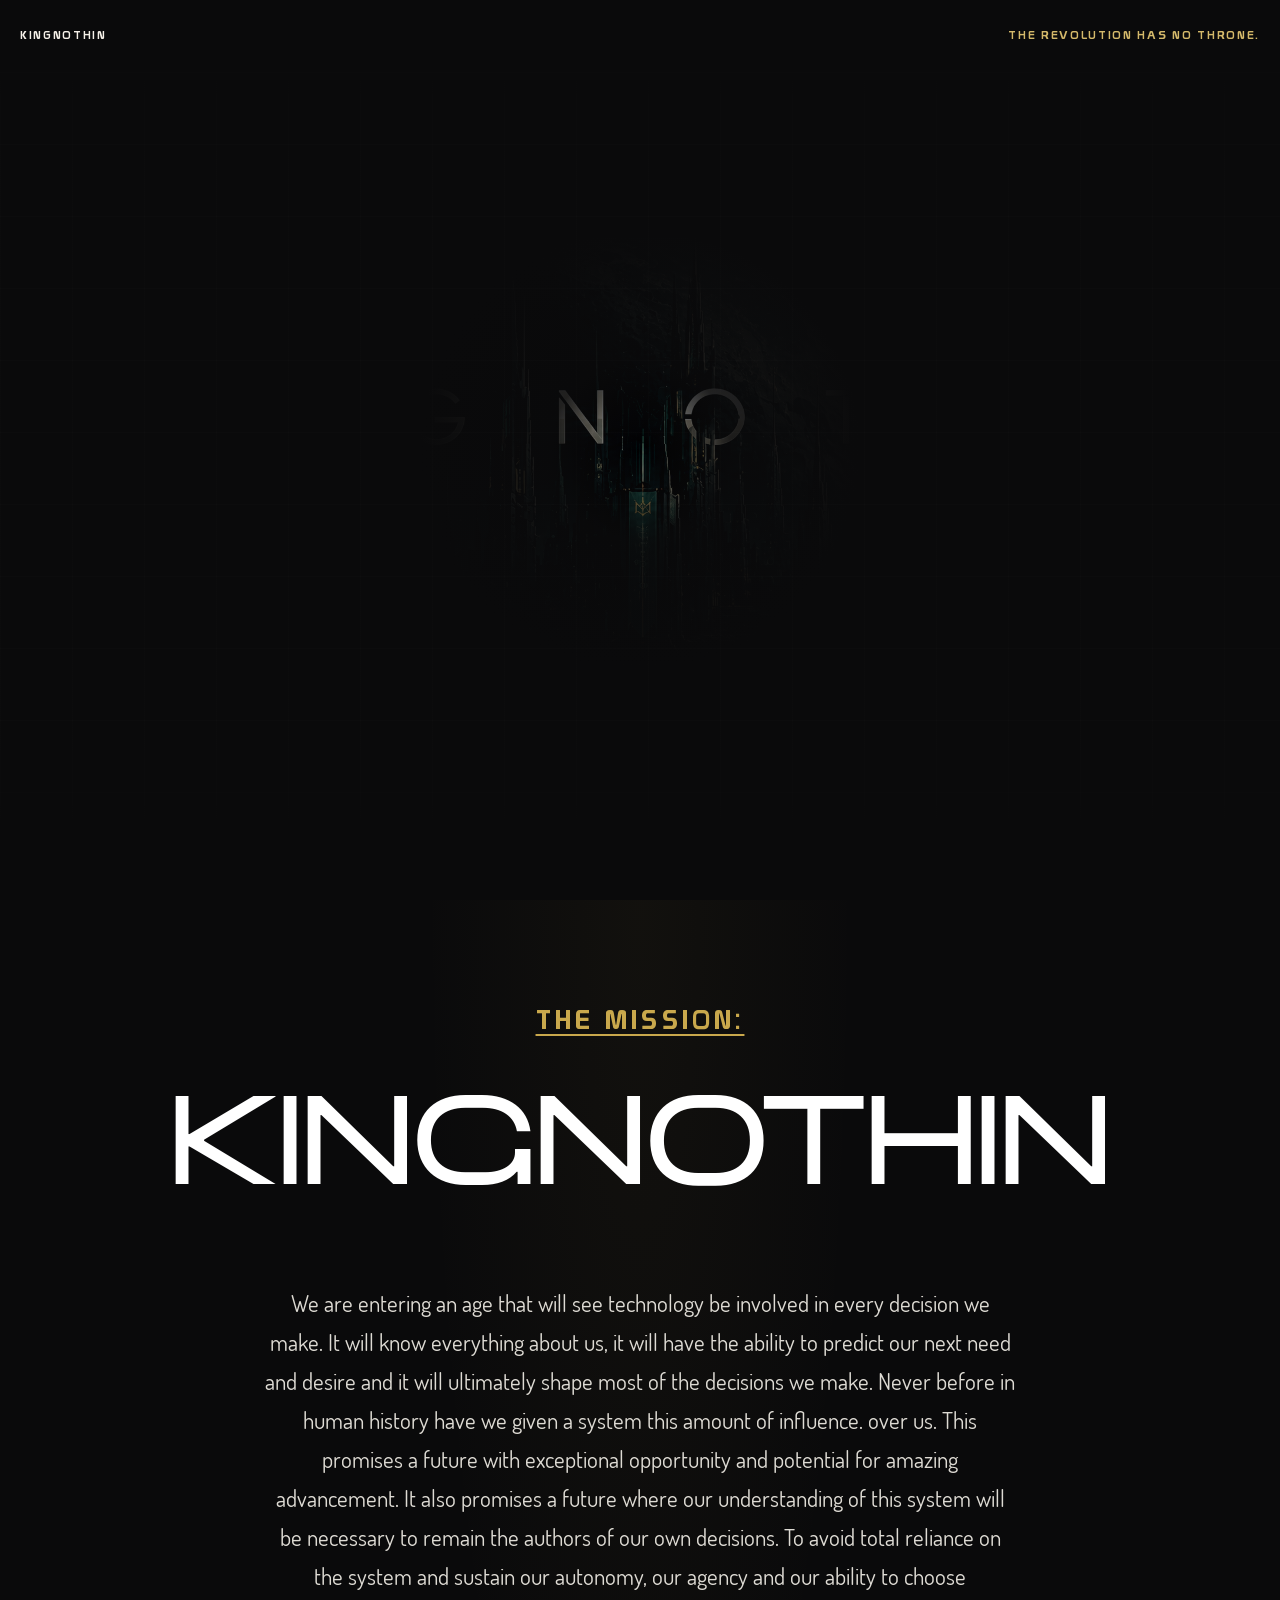
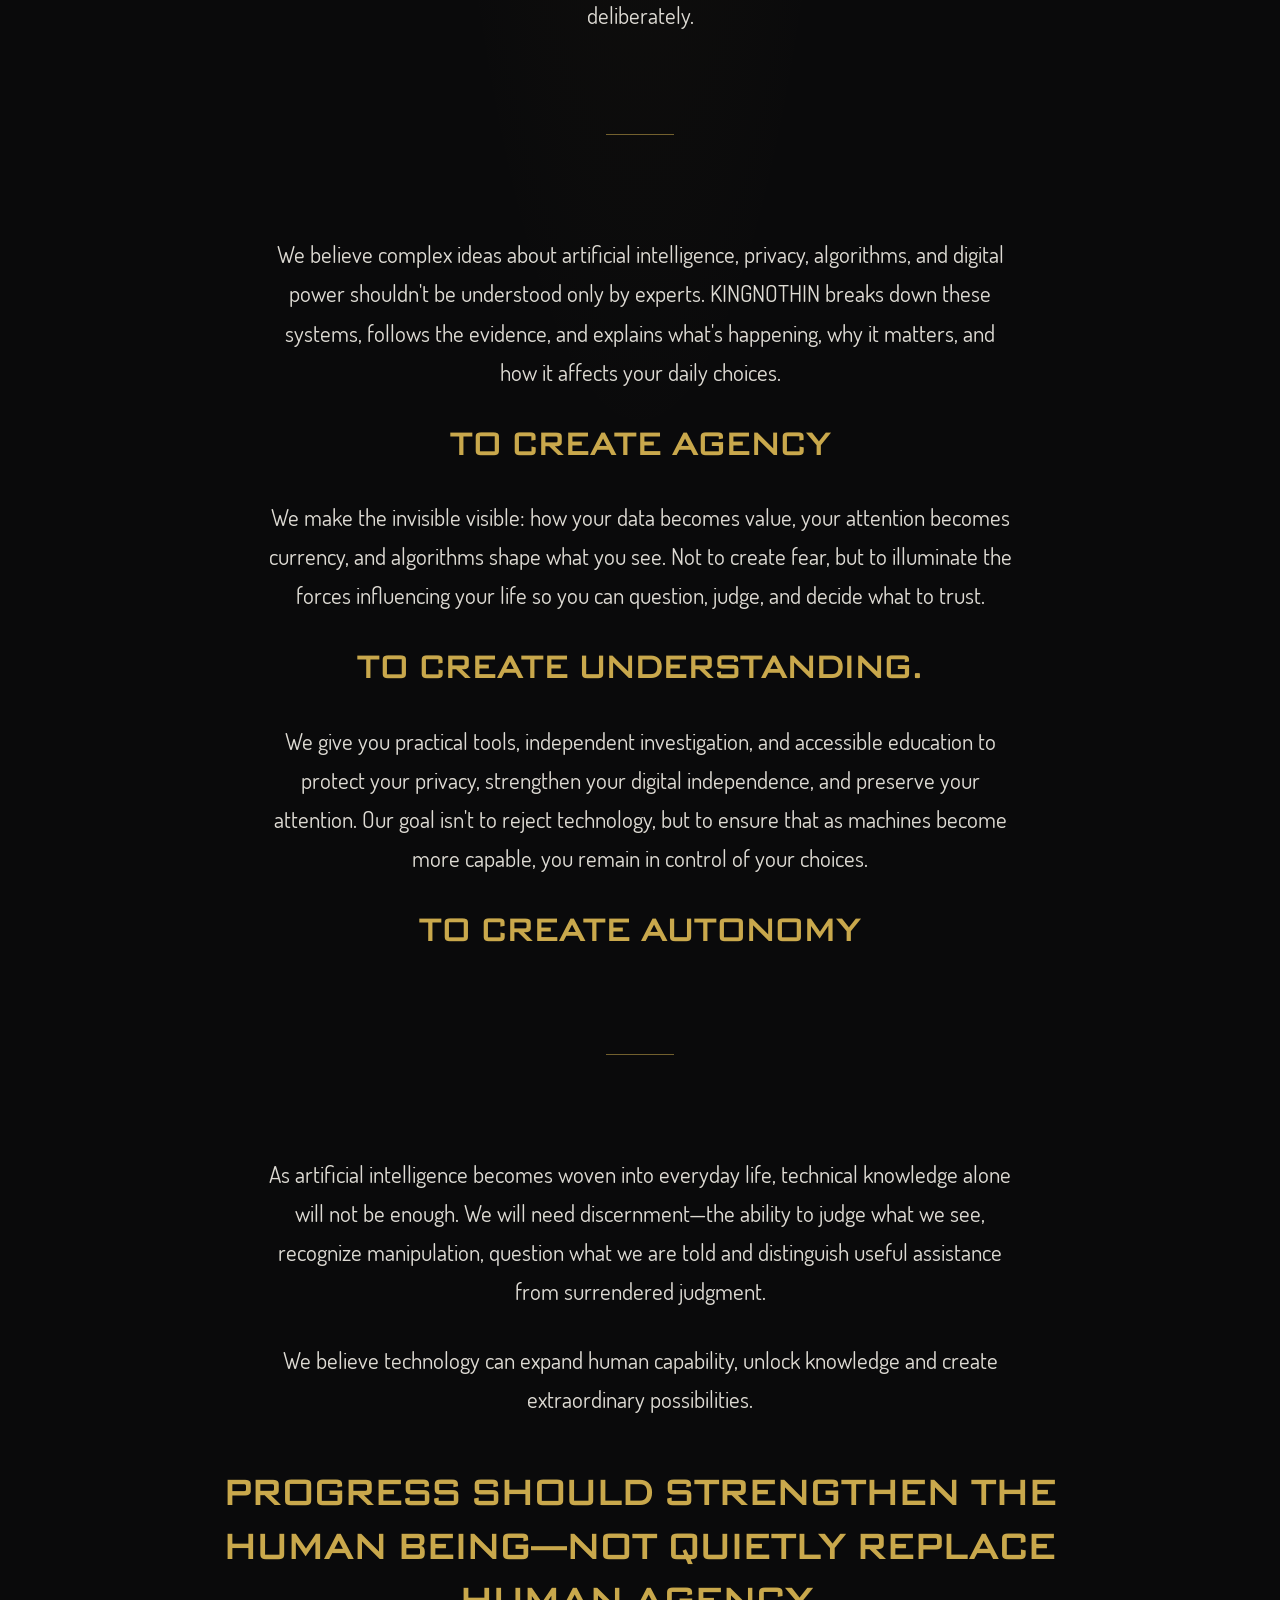
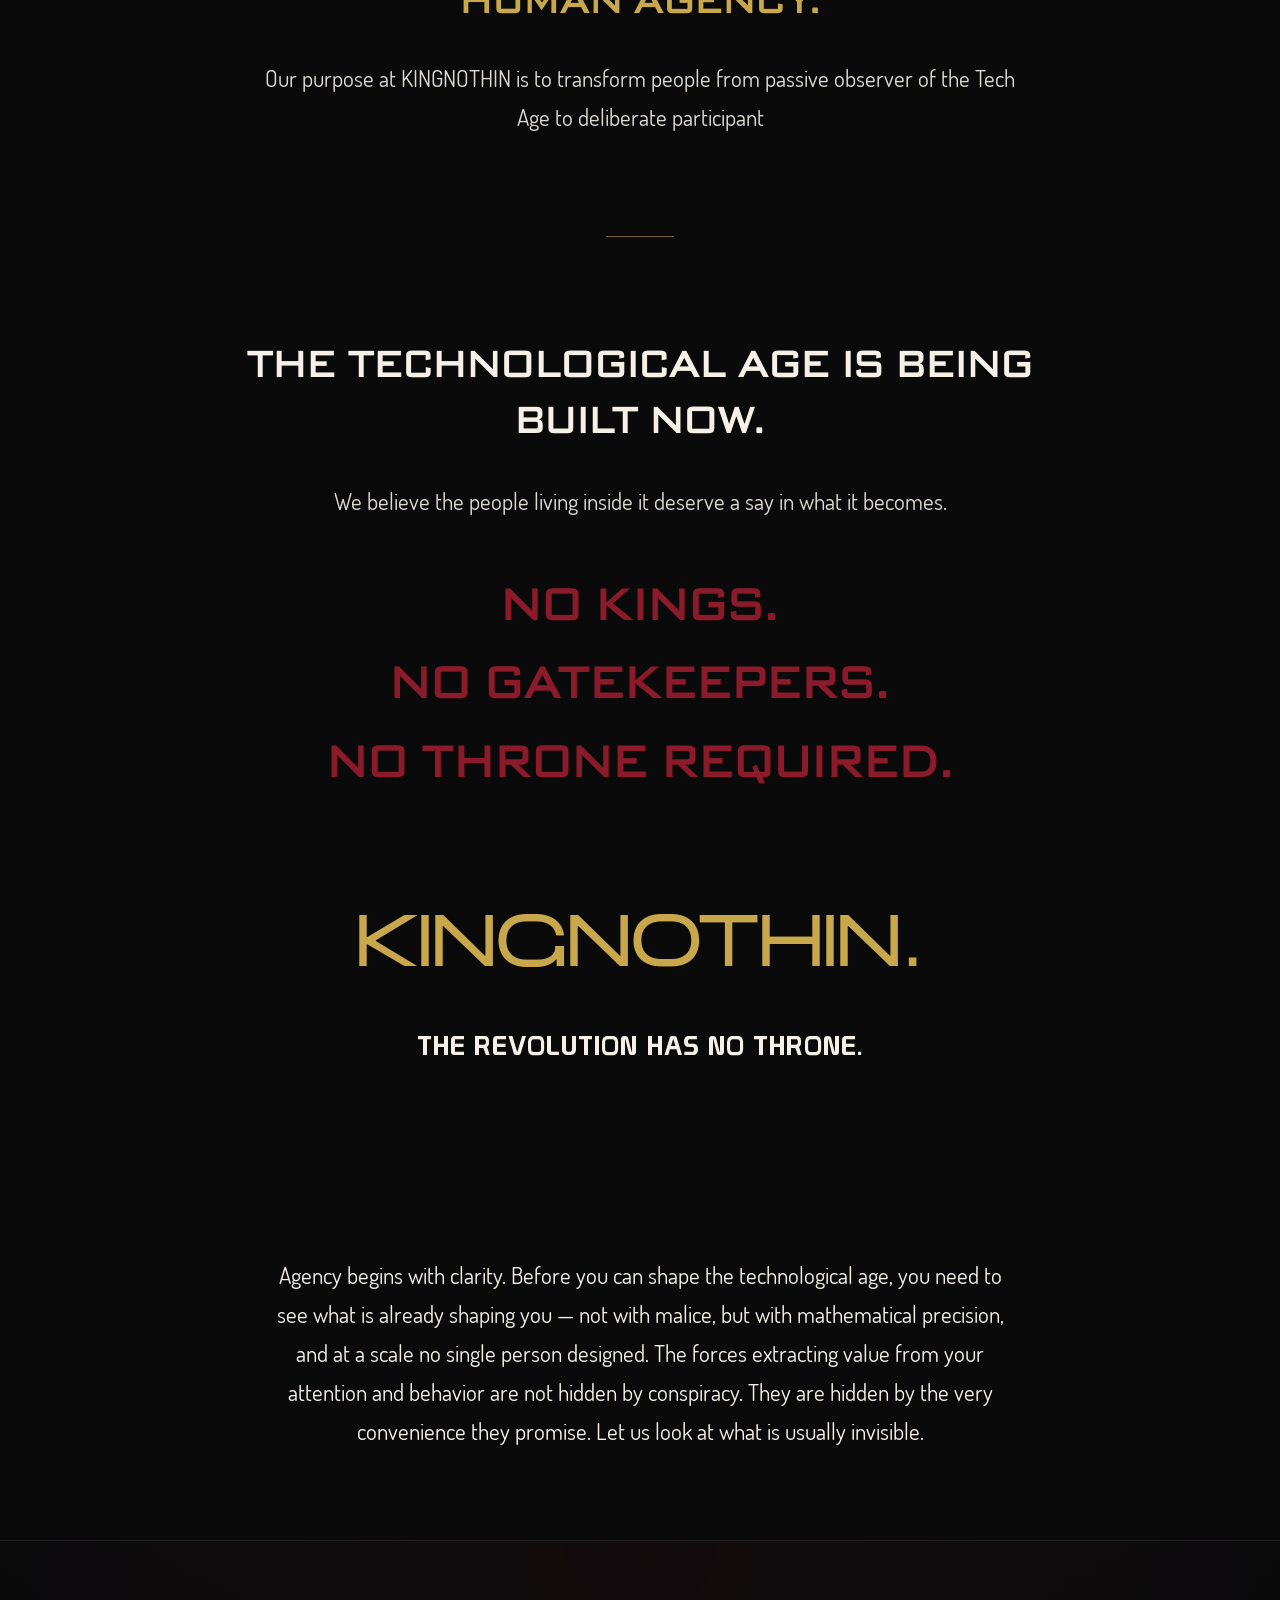
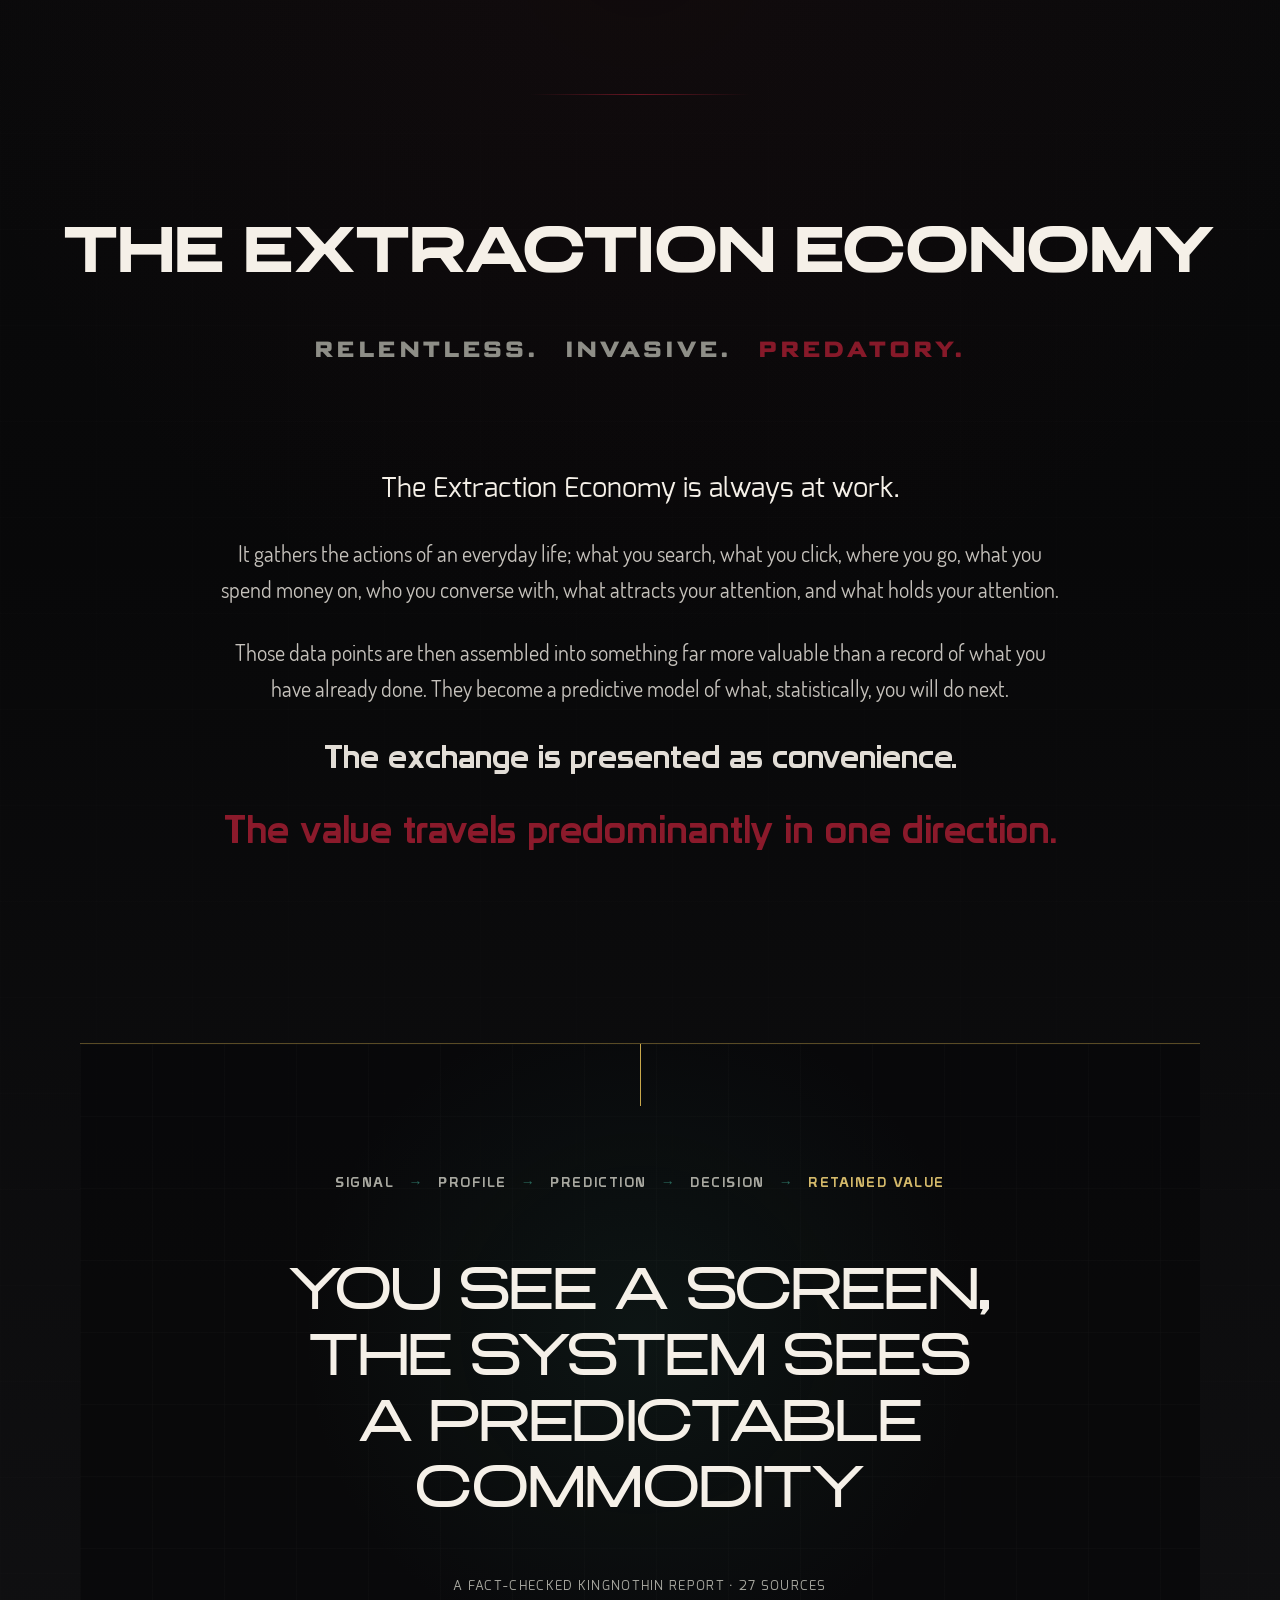
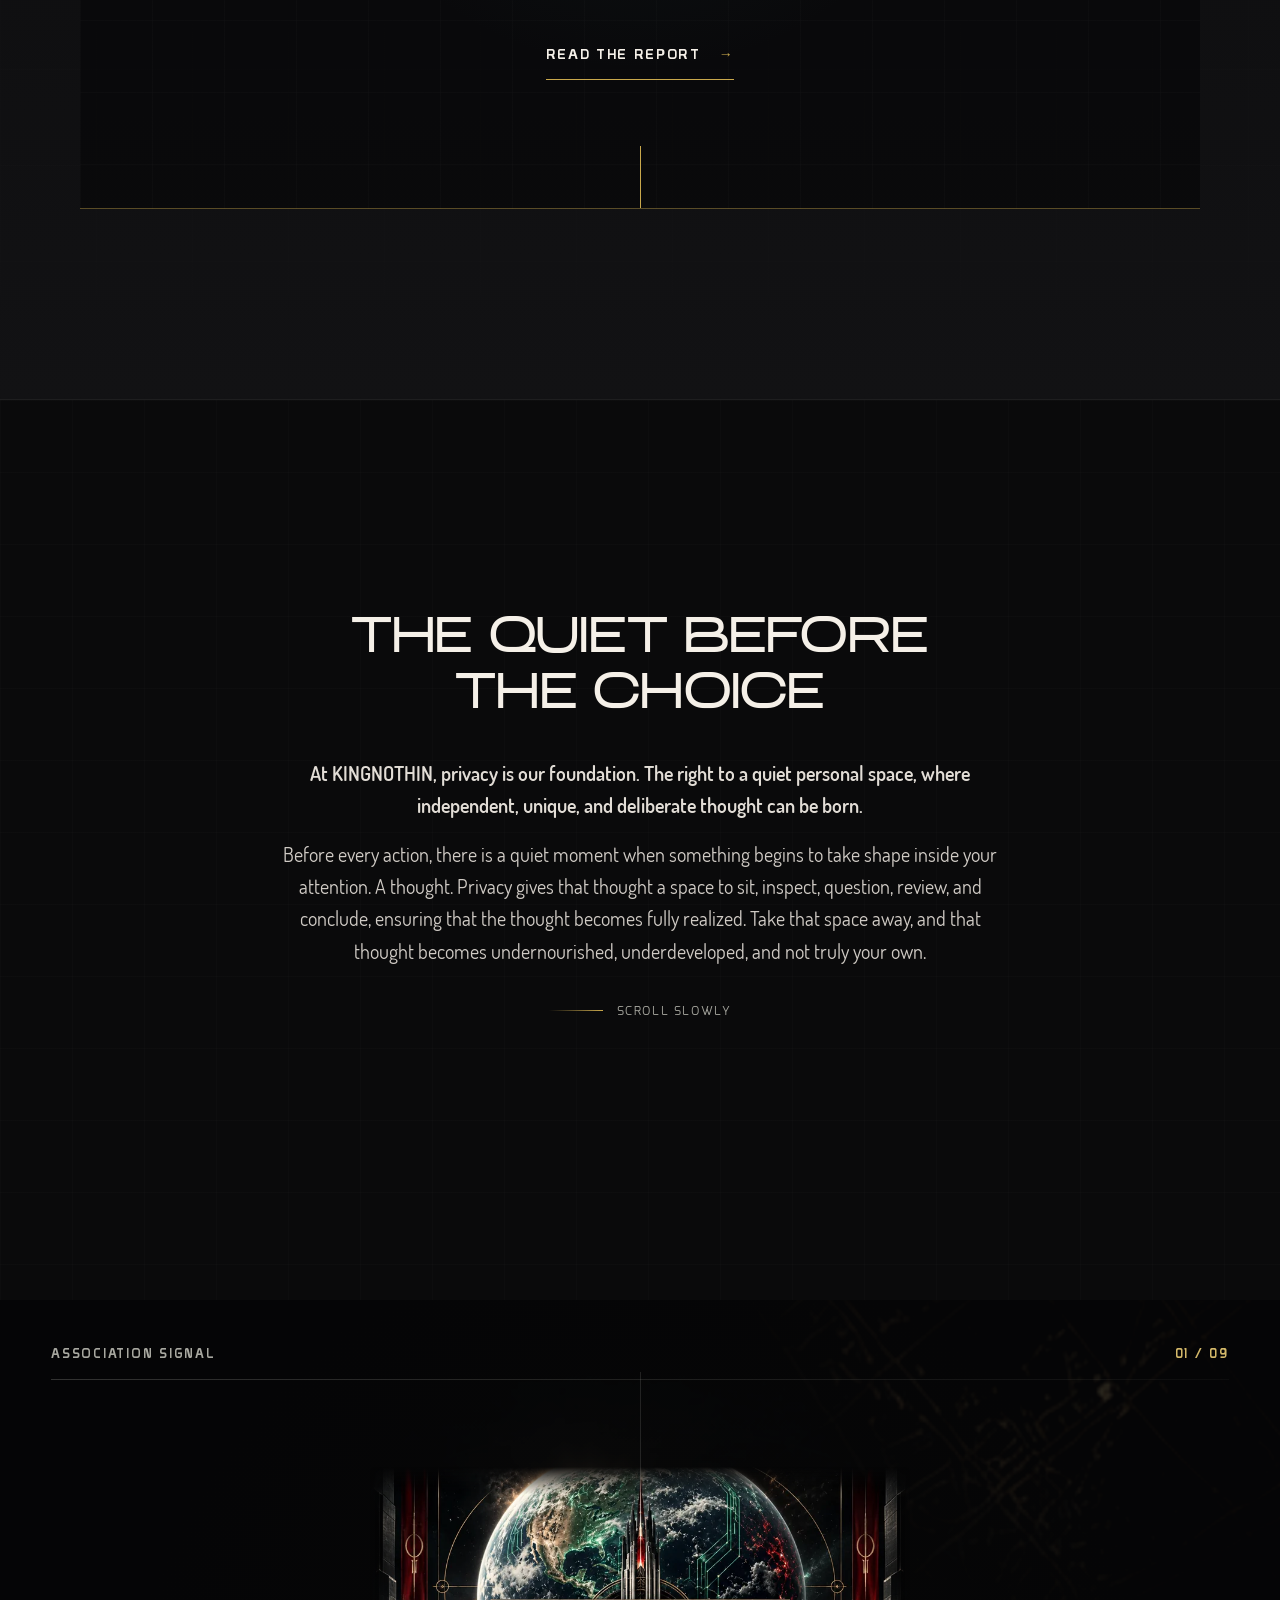
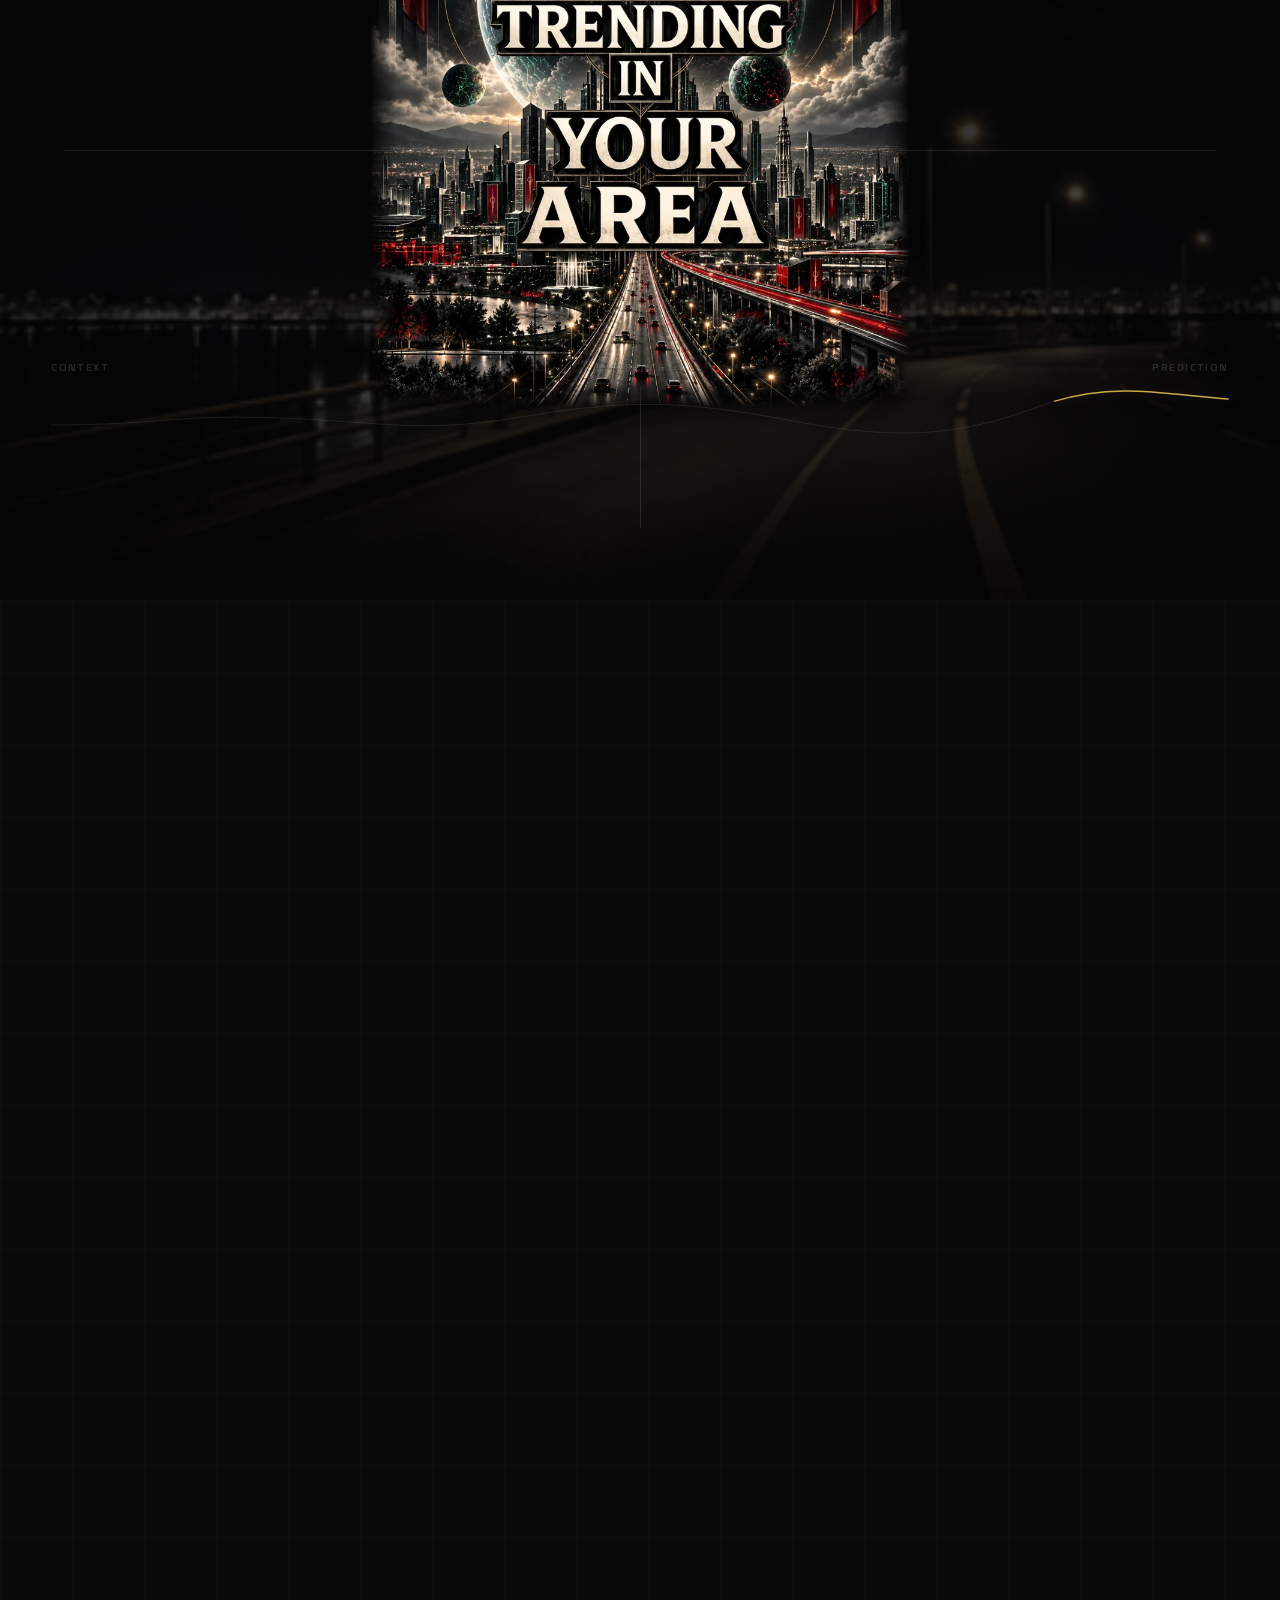
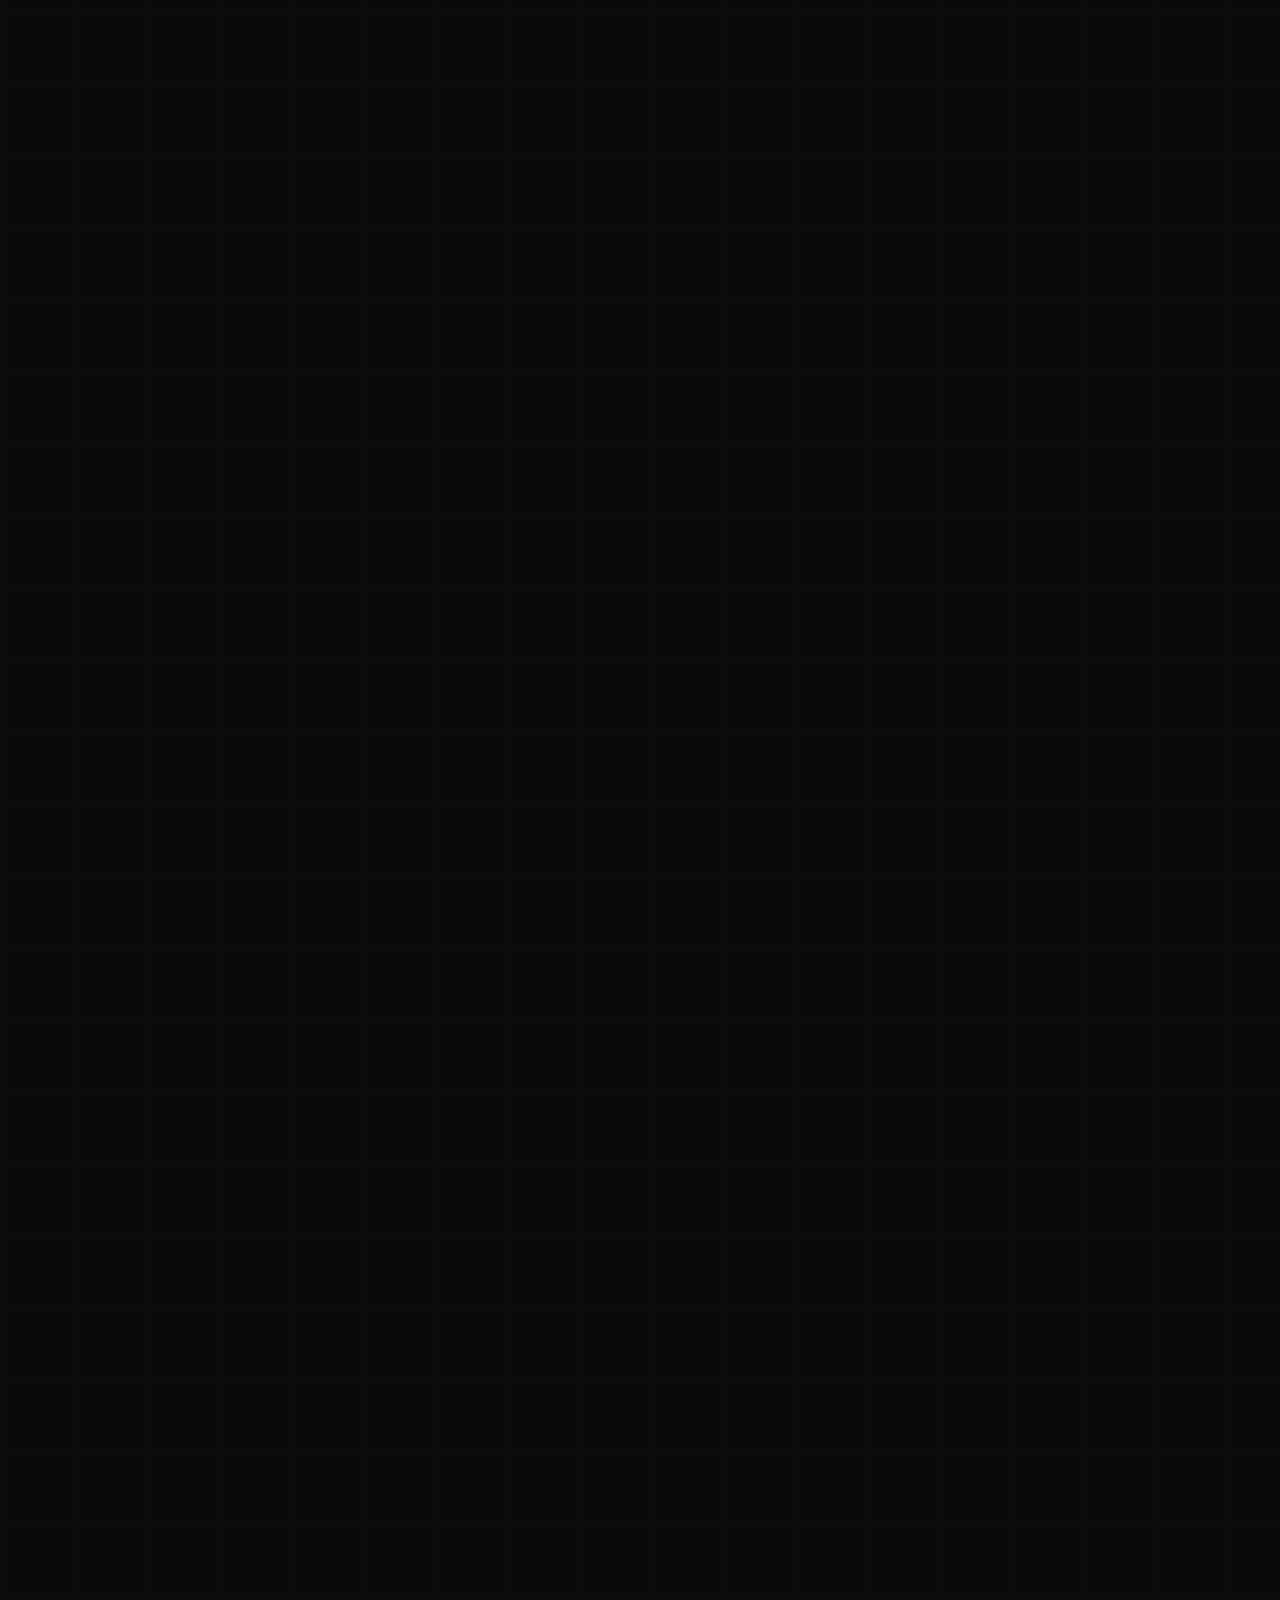
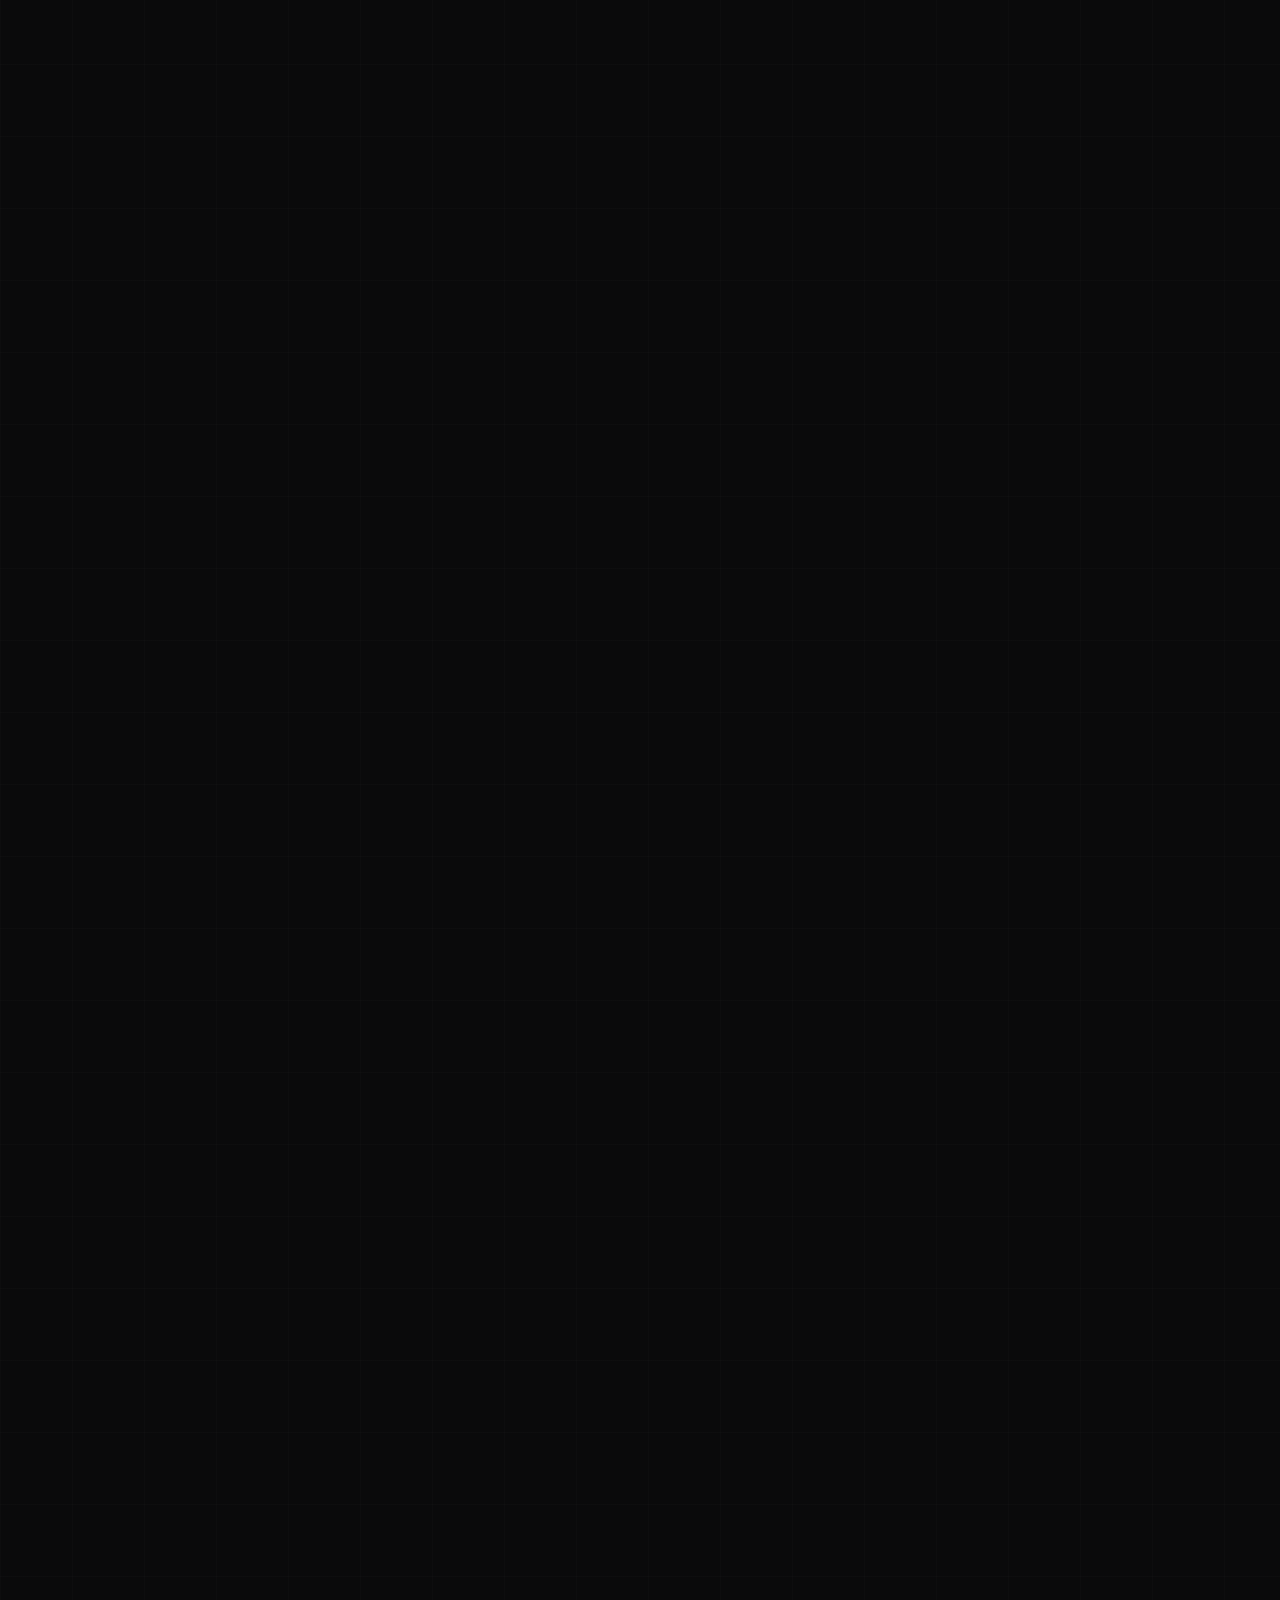
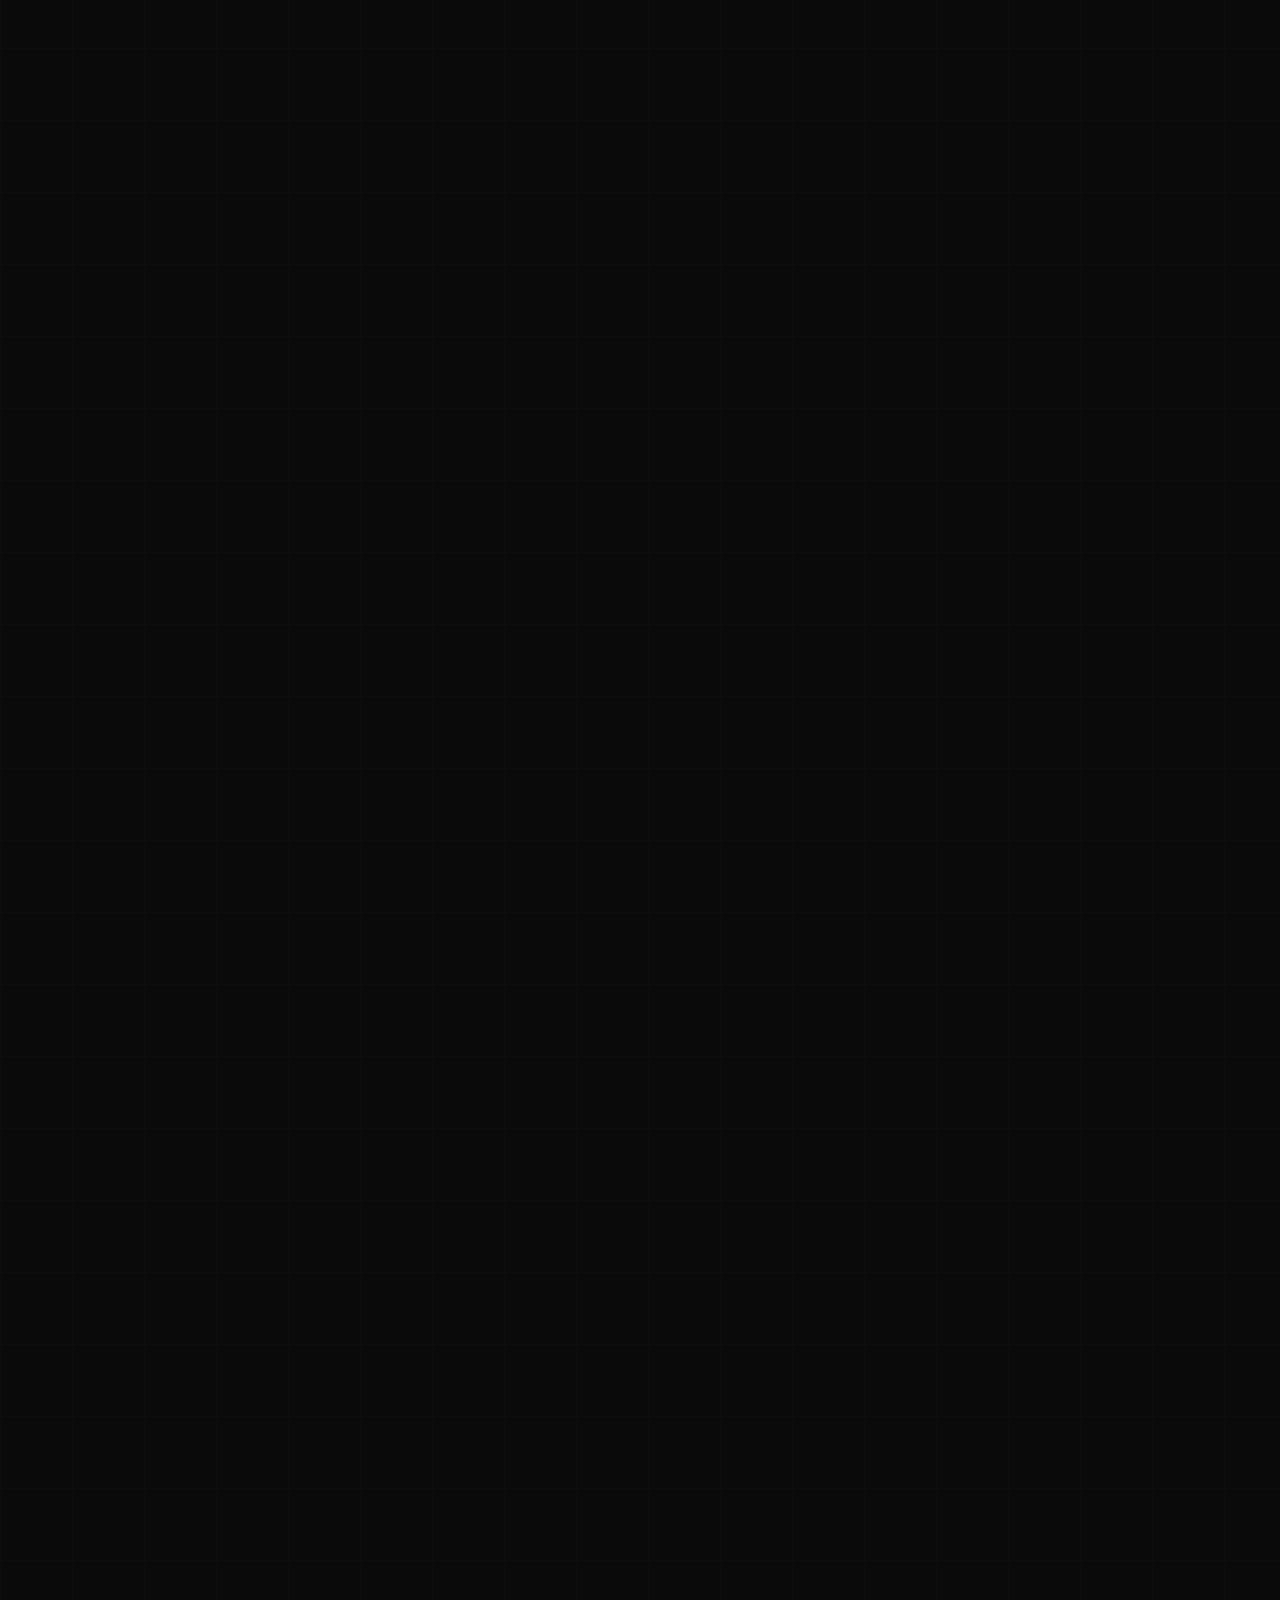
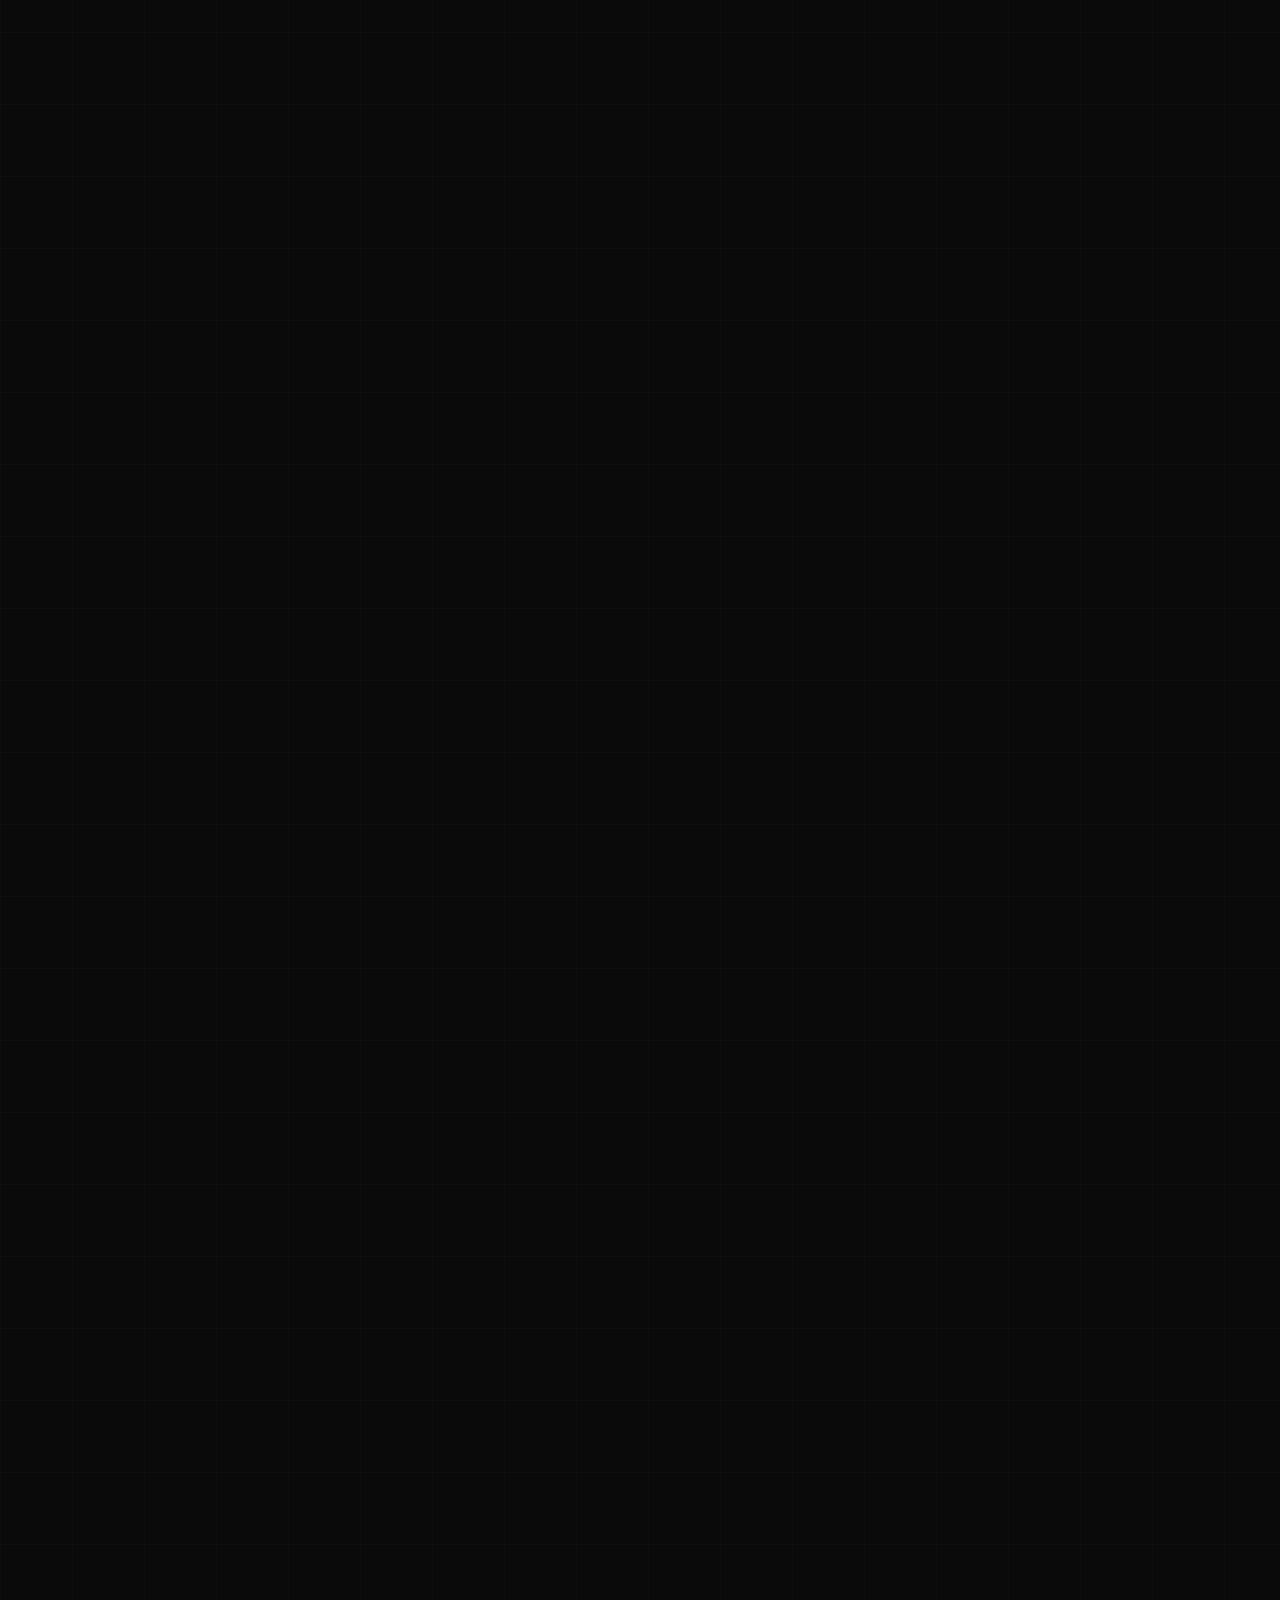
==== commit 288e9188: "Add bridge between mission and extraction economy" ====
--- a/index.html
+++ b/index.html
@@ -10,7 +10,7 @@
     <title>KINGNOTHIN | The Revolution Has No Throne</title>
     <link rel="stylesheet" href="styles.css?v=20260914-2">
     <link rel="stylesheet" href="privacy-experience.css?v=20260914-6">
-    <link rel="stylesheet" href="mission.css?v=20260914-1">
+    <link rel="stylesheet" href="mission.css?v=20260923-1">
   </head>
   <body>
     <main class="landing" aria-label="KINGNOTHIN landing page">
@@ -30,6 +30,10 @@
       </section>
 
       <section id="mission" aria-labelledby="mission-title"><div class="mission-inner"><section><p class="mission-title" id="mission-title">THE MISSION:</p><h1 class='opening'><span class="opening-name">KINGNOTHIN</span></h1><p class='body'>We are entering an age that will see technology be involved in every decision we make. It will know everything about us, it will have the  ability to predict our next need and desire and it will ultimately shape most of the decisions we make. Never before in human history have we given a system this amount of influence. over us. This promises a future with exceptional opportunity and potential for amazing advancement. It also promises a future where our understanding of this system will be necessary to  remain the authors of our own decisions. To avoid total reliance on the system and sustain our autonomy, our agency and our ability to choose deliberately.</p></section><section><p class='body'>We believe complex ideas about artificial intelligence, privacy, algorithms, and digital power shouldn&#39;t be understood only by experts. KINGNOTHIN breaks down these systems, follows the evidence, and explains what&#39;s happening, why it matters, and how it affects your daily choices.</p><p class='purpose gold'>TO CREATE AGENCY</p><p class='body'>We make the invisible visible: how your data becomes value, your attention becomes currency, and algorithms shape what you see. Not to create fear, but to illuminate the forces influencing your life so you can question, judge, and decide what to trust.</p><p class='purpose gold'>TO CREATE UNDERSTANDING.</p><p class='body'>We give you practical tools, independent investigation, and accessible education to protect your privacy, strengthen your digital independence, and preserve your attention. Our goal isn&#39;t to reject technology, but to ensure that as machines become more capable, you remain in control of your choices.</p><p class='purpose gold'>TO CREATE AUTONOMY</p></section><section><p class='body'>As artificial intelligence becomes woven into everyday life, technical knowledge alone will not be enough. We will need discernment—the ability to judge what we see, recognize manipulation, question what we are told and distinguish useful assistance from surrendered judgment.</p><p class='body'>We believe technology can expand human capability, unlock knowledge and create extraordinary possibilities.</p><p class='statement'>Progress should strengthen the human being—not quietly replace human agency.</p><p class='body'>Our purpose at KINGNOTHIN is to transform people from passive observer of the Tech Age to deliberate participant</p></section><section><p class='lead'>The technological age is being built now.</p><p class='body'>We believe the people living inside it deserve a say in what it becomes.</p><p class='closing'>No kings.<br>No gatekeepers.<br>No throne required.</p><p class='wordmark'>KINGNOTHIN.</p><p class='tagline'>THE REVOLUTION HAS NO THRONE.</p></section></div></section>
+
+      <div class="mission-bridge" id="mission-bridge">
+        <p>Agency begins with clarity. Before you can shape the technological age, you need to see what is already shaping you — not with malice, but with mathematical precision, and at a scale no single person designed. The forces extracting value from your attention and behavior are not hidden by conspiracy. They are hidden by the very convenience they promise. Let us look at what is usually invisible.</p>
+      </div>
 
       <section class="extraction-section" id="extraction-economy" aria-labelledby="extraction-title" data-extraction-section>
         <div class="extraction-section__inner">
--- a/mission.css
+++ b/mission.css
@@ -40,3 +40,22 @@
 #mission .closing {
   color: #8B1A2B;
 }
+
+.mission-bridge {
+  box-sizing: border-box;
+  width: 100%;
+  padding: clamp(48px, 7vw, 96px) 24px;
+  background: #0A0A0B;
+  color: #F5F0E8;
+  text-align: center;
+}
+.mission-bridge p {
+  max-width: 750px;
+  margin: 0 auto;
+  font-family: 'Dosis', sans-serif;
+  font-size: clamp(21px, 2vw, 23px);
+  font-weight: 400;
+  line-height: 1.7;
+  letter-spacing: normal;
+  text-transform: none;
+}
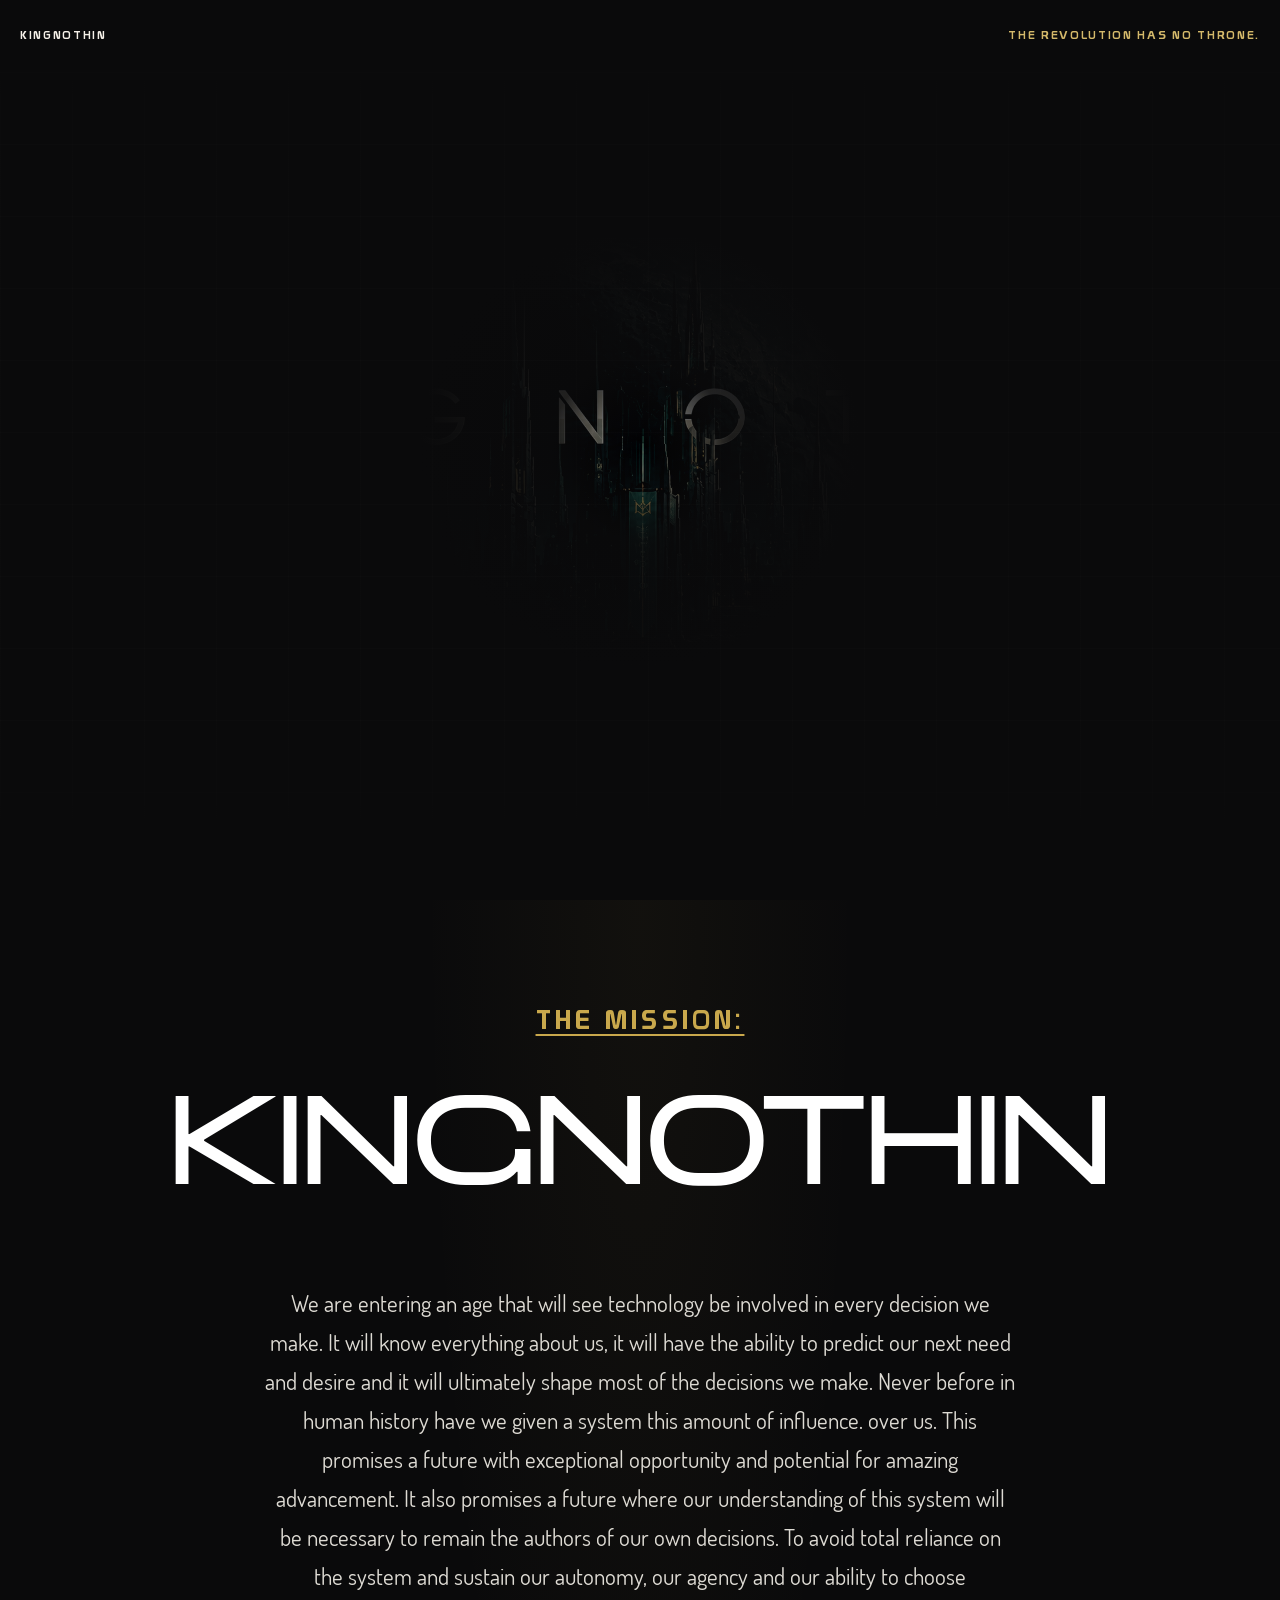
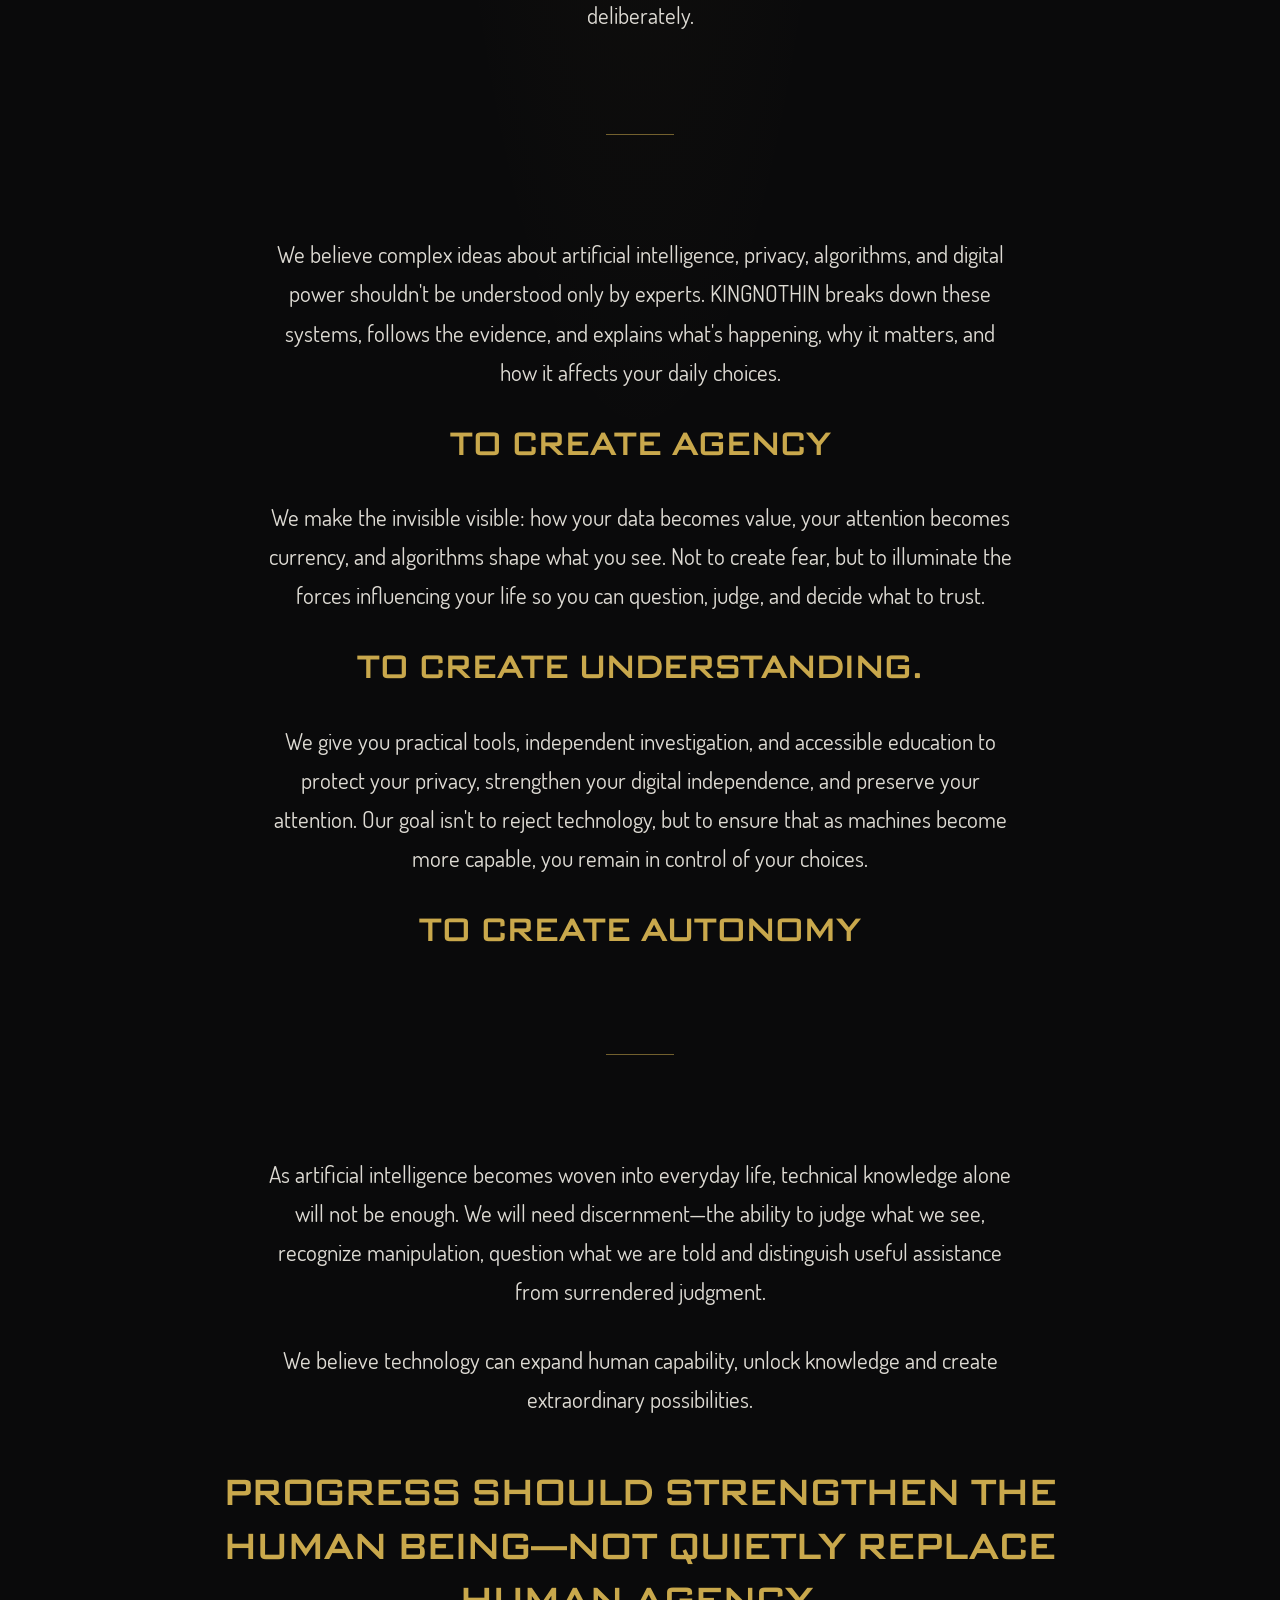
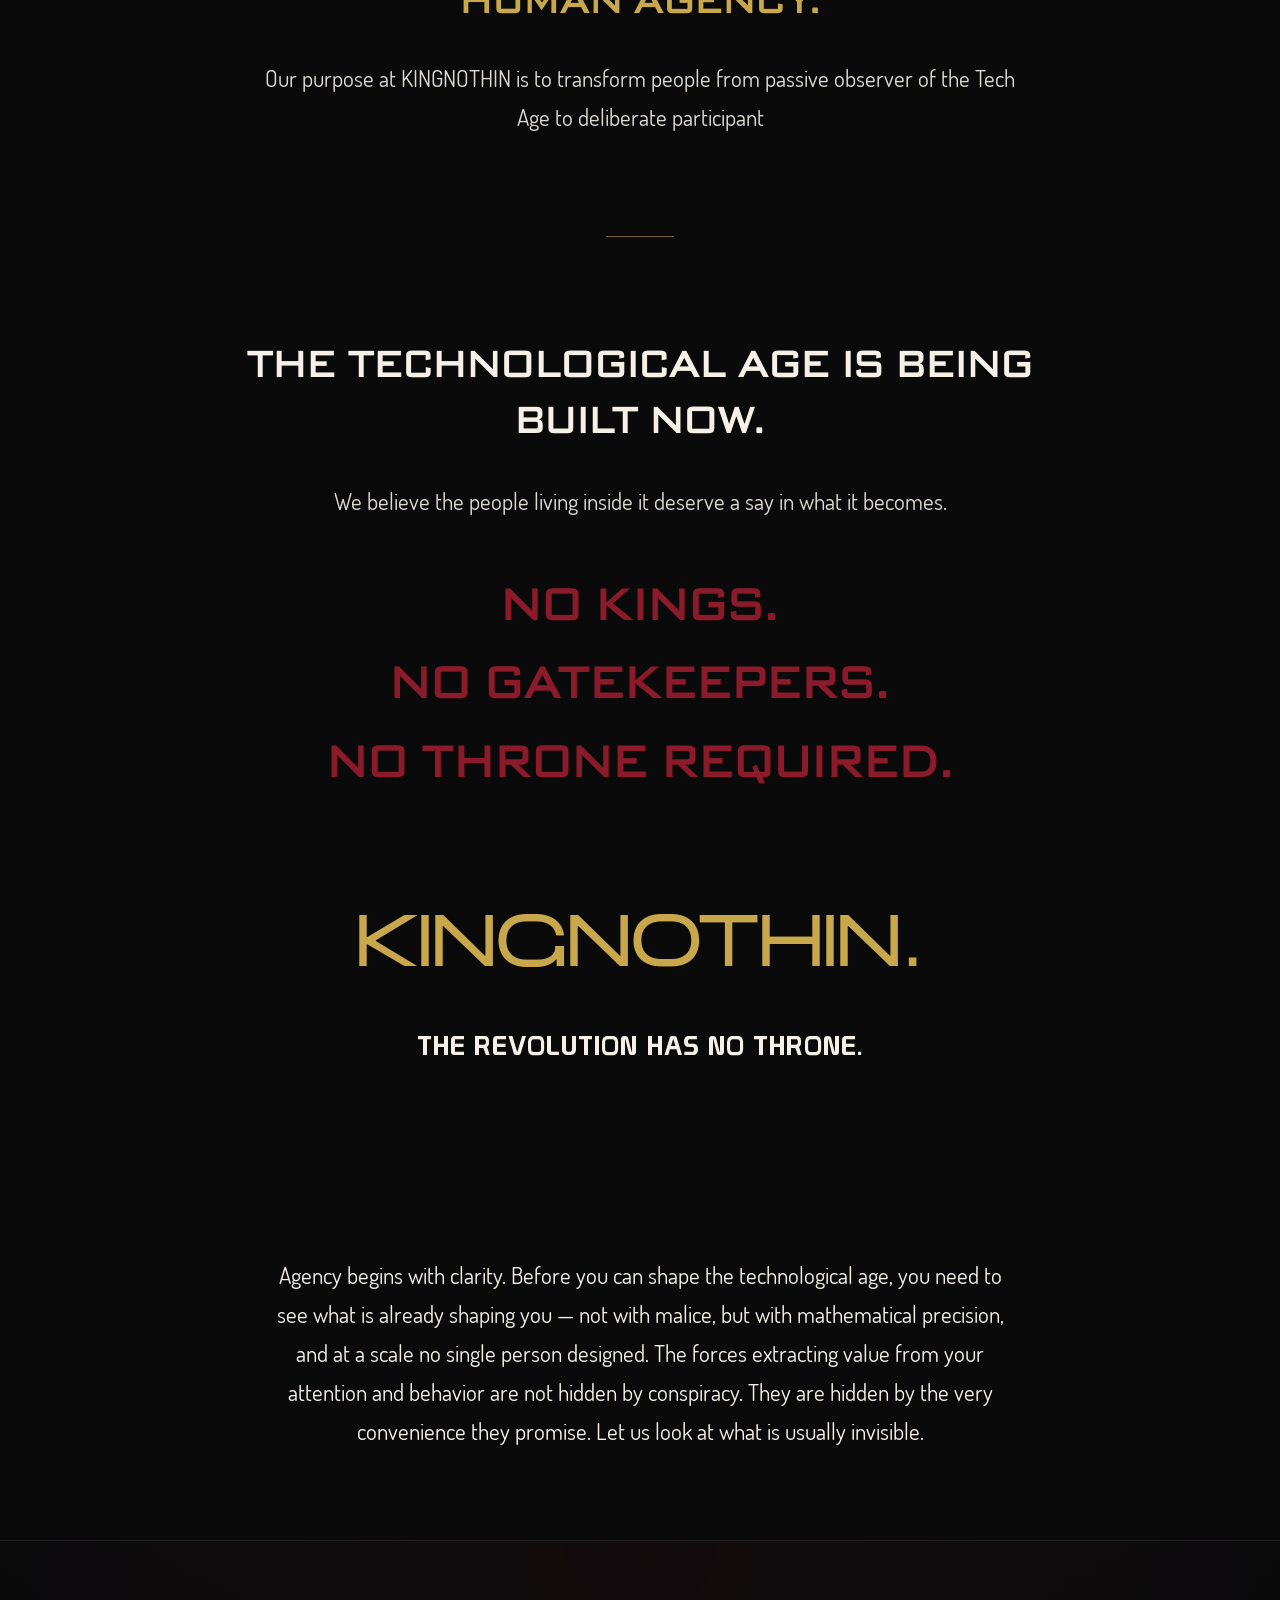
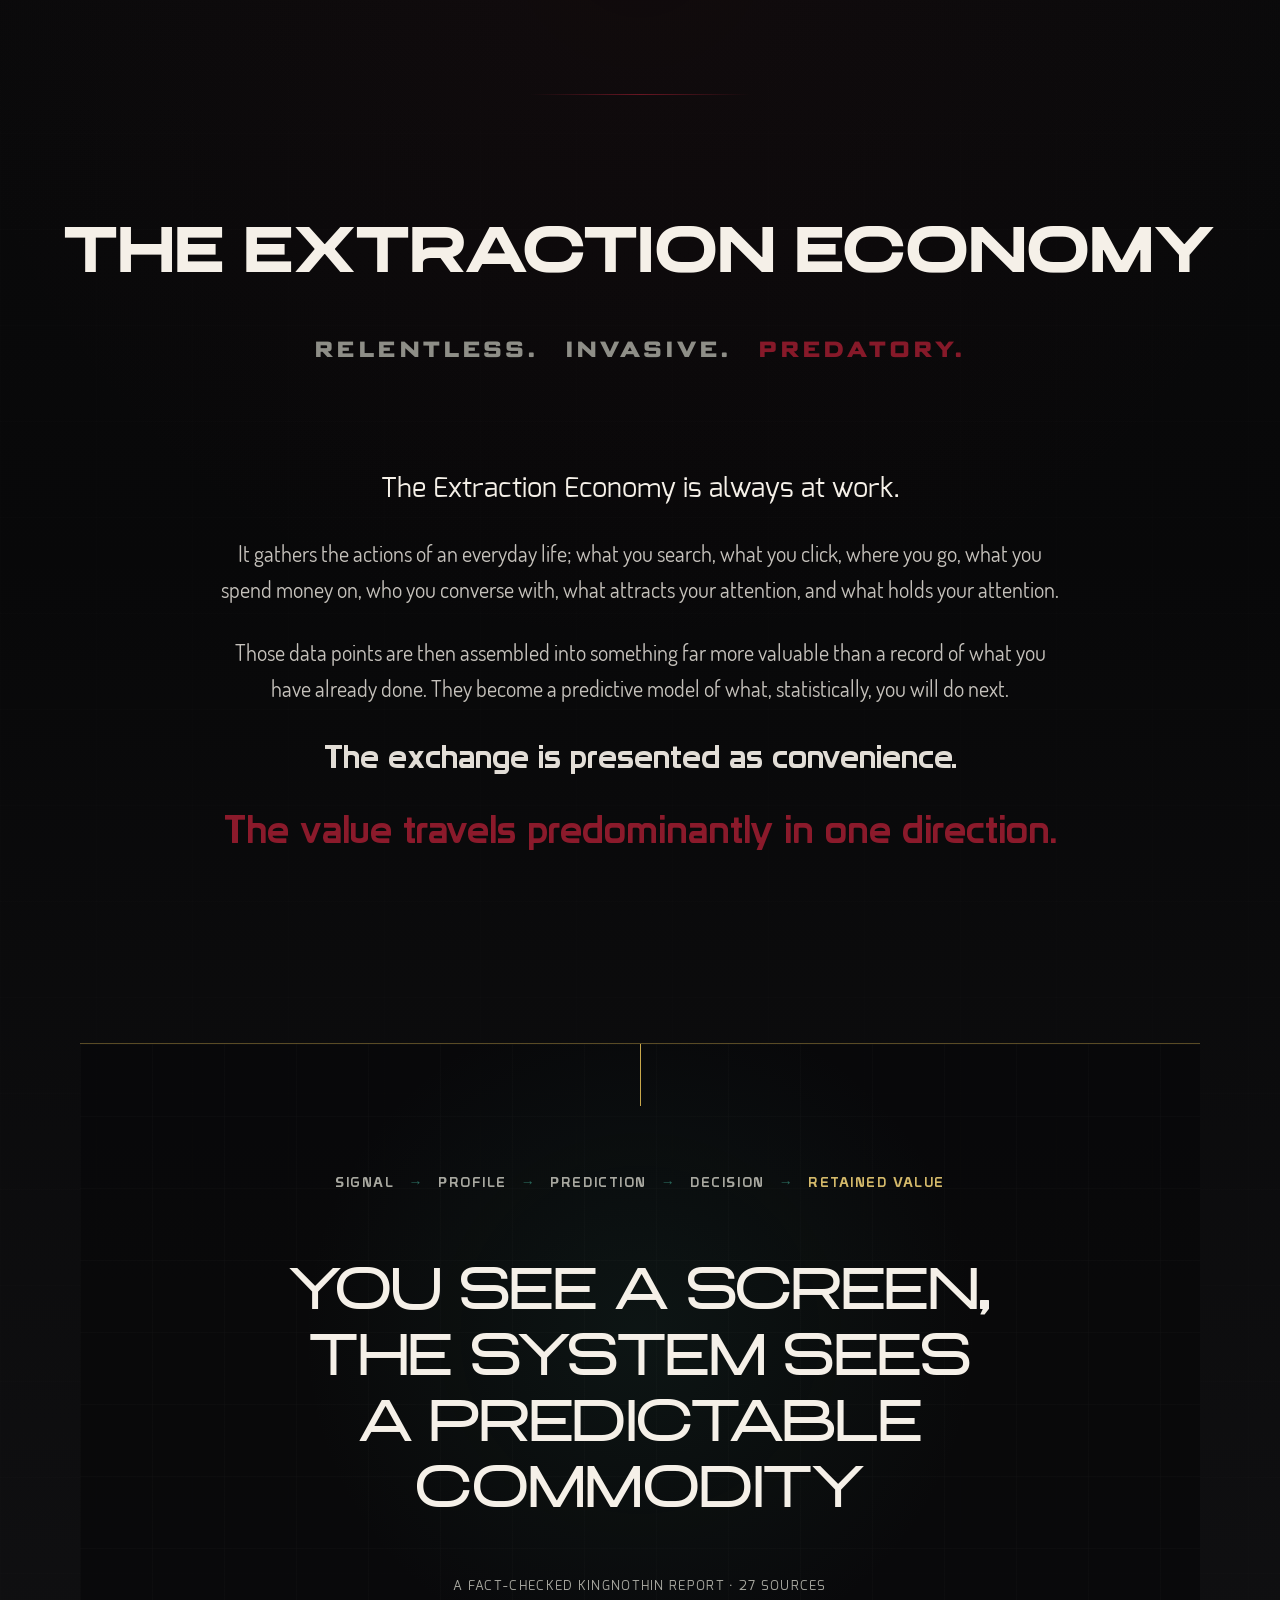
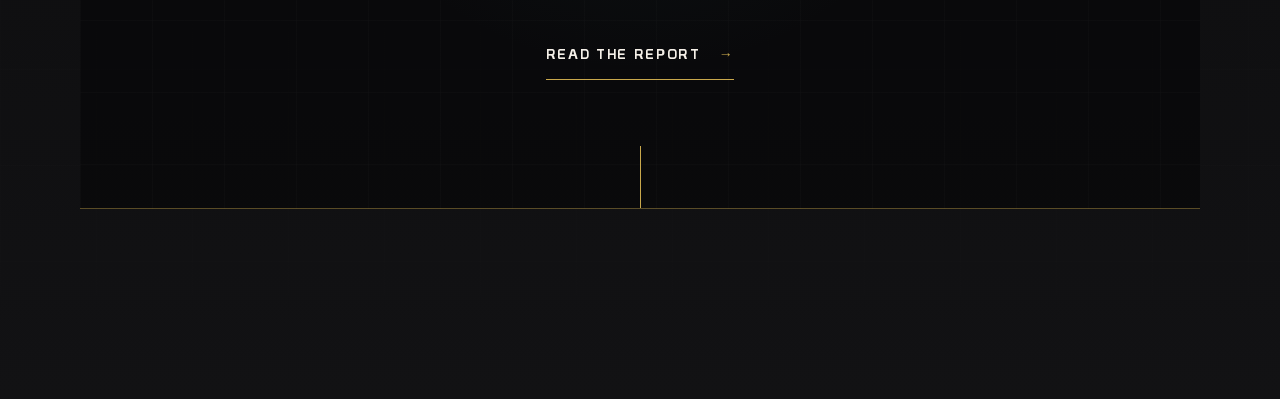
==== commit ee1e43e1: "Remove homepage Privacy section" ====
--- a/index.html
+++ b/index.html
@@ -8,8 +8,7 @@
       content="KINGNOTHIN helps people remain free in their own minds through privacy, agency, discernment, and wisdom."
     >
     <title>KINGNOTHIN | The Revolution Has No Throne</title>
-    <link rel="stylesheet" href="styles.css?v=20260914-2">
-    <link rel="stylesheet" href="privacy-experience.css?v=20260914-6">
+    <link rel="stylesheet" href="styles.css?v=20260927-1">
     <link rel="stylesheet" href="mission.css?v=20260923-1">
   </head>
   <body>
@@ -81,250 +80,8 @@
         </div>
       </section>
 
-      <section
-        class="privacy-space"
-        id="privacy-foundation"
-        aria-labelledby="privacy-title"
-        data-privacy-space
-      >
-        <div class="privacy-experience" data-privacy-experience data-stage="1">
-          <section
-            class="privacy-experience__introduction"
-            aria-labelledby="privacy-title"
-          >
-            <h2 id="privacy-title">The Quiet Before the Choice</h2>
-            <div class="privacy-experience__introduction-copy">
-              <p>
-                At KINGNOTHIN, privacy is our foundation. The right to a quiet
-                personal space, where independent, unique, and deliberate thought
-                can be born.
-              </p>
-              <p>
-                Before every action, there is a quiet moment when something begins
-                to take shape inside your attention. A thought. Privacy gives that
-                thought a space to sit, inspect, question, review, and conclude,
-                ensuring that the thought becomes fully realized. Take that space
-                away, and that thought becomes undernourished, underdeveloped,
-                and not truly your own.
-              </p>
-            </div>
-            <p class="privacy-experience__scroll-cue">
-              <span aria-hidden="true"></span>
-              Scroll slowly
-            </p>
-          </section>
-
-          <section
-            class="privacy-experience__journey"
-            aria-label="Nine stages of behavioral association"
-            data-privacy-journey
-          >
-            <div class="privacy-experience__stage">
-              <div class="privacy-experience__heat" aria-hidden="true"></div>
-              <div class="privacy-experience__atlas" aria-hidden="true"></div>
-              <div
-                class="privacy-experience__axis privacy-experience__axis--horizontal"
-                aria-hidden="true"
-              ></div>
-              <div
-                class="privacy-experience__axis privacy-experience__axis--vertical"
-                aria-hidden="true"
-              ></div>
-
-              <div class="privacy-experience__thumbnails" aria-hidden="true">
-                <i style="--x: 7%; --y: 15%; --r: -5deg; --d: .03"></i>
-                <i style="--x: 78%; --y: 10%; --r: 4deg; --d: .16"></i>
-                <i style="--x: 2%; --y: 39%; --r: 8deg; --d: .31"></i>
-                <i style="--x: 83%; --y: 34%; --r: -7deg; --d: .47"></i>
-                <i style="--x: 13%; --y: 67%; --r: 3deg; --d: .62"></i>
-                <i style="--x: 75%; --y: 70%; --r: -4deg; --d: .77"></i>
-                <i style="--x: 31%; --y: 9%; --r: -3deg; --d: .25"></i>
-                <i style="--x: 55%; --y: 74%; --r: 6deg; --d: .56"></i>
-                <i style="--x: 89%; --y: 54%; --r: 3deg; --d: .69"></i>
-                <i style="--x: 4%; --y: 82%; --r: -8deg; --d: .84"></i>
-                <i style="--x: 43%; --y: 17%; --r: 5deg; --d: .40"></i>
-                <i style="--x: 66%; --y: 49%; --r: -6deg; --d: .92"></i>
-              </div>
-
-              <div class="privacy-experience__stage-heading">
-                <p>ASSOCIATION SIGNAL</p>
-                <p>
-                  <span data-privacy-current-count>01</span>
-                  / 09
-                </p>
-              </div>
-
-              <div class="privacy-experience__phrase-field" aria-live="off">
-                <p class="privacy-experience__phrase privacy-experience__phrase--image is-active" data-privacy-phrase="0" data-step="01" data-privacy-label="Trending in your area"><img class="privacy-experience__phrase-art" src="assets/privacy-experience/trending-city-v2.webp" width="900" height="900" decoding="async" alt="Trending in your area — a futuristic city beneath a fragmented globe"></p>
-                <p class="privacy-experience__phrase privacy-experience__phrase--image" data-privacy-phrase="1" data-step="02" data-privacy-label="Popular with people like you"><img class="privacy-experience__phrase-art privacy-experience__supplied-art" src="assets/privacy-experience/popular-people.webp" decoding="async" alt="Popular with people like you"></p>
-                <p
-                  class="privacy-experience__phrase privacy-experience__phrase--image"
-                  data-privacy-phrase="2"
-                  data-privacy-label="Based on your activity"
-                  data-step="03"
-                >
-                  <span class="sr-only">Based on your activity</span>
-                  <img
-                    class="privacy-experience__phrase-art"
-                    src="assets/privacy-experience/based-on-your-activity-words-gold-outline.png"
-                    alt=""
-                    aria-hidden="true"
-                  >
-                </p>
-                <p class="privacy-experience__phrase privacy-experience__phrase--image" data-privacy-phrase="3" data-step="04" data-privacy-label="You may also like"><img class="privacy-experience__phrase-art privacy-experience__supplied-art" src="assets/privacy-experience/you-may-also-like.webp" decoding="async" alt="You may also like"></p>
-                <p class="privacy-experience__phrase privacy-experience__phrase--image" data-privacy-phrase="4" data-step="05" data-privacy-label="Continue where you left off"><img class="privacy-experience__phrase-art privacy-experience__supplied-art" src="assets/privacy-experience/continue-left-off.webp" decoding="async" alt="Continue where you left off"></p>
-                <p class="privacy-experience__phrase" data-privacy-phrase="5" data-step="06">Because you watched</p>
-                <p class="privacy-experience__phrase" data-privacy-phrase="6" data-step="07">Recommended for you</p>
-                <p class="privacy-experience__phrase" data-privacy-phrase="7" data-step="08">Selected for you</p>
-                <p class="privacy-experience__phrase" data-privacy-phrase="8" data-step="09">Predicted for you</p>
-              </div>
-
-              <div class="privacy-experience__pressure-label" aria-hidden="true">
-                <span>CONTEXT</span>
-                <span>INFERENCE</span>
-                <span>PREDICTION</span>
-              </div>
-
-              <div class="privacy-experience__trace" aria-hidden="true">
-                <svg viewBox="0 0 1000 64" preserveAspectRatio="none">
-                  <path
-                    class="privacy-experience__trace-base"
-                    d="M0 42 C95 42 105 31 195 35 S315 51 405 33 S545 19 630 38 S770 54 835 25 S945 12 1000 16"
-                  ></path>
-                  <path
-                    class="privacy-experience__trace-live"
-                    pathLength="1"
-                    d="M0 42 C95 42 105 31 195 35 S315 51 405 33 S545 19 630 38 S770 54 835 25 S945 12 1000 16"
-                  ></path>
-                </svg>
-              </div>
-
-              <div class="privacy-experience__release" aria-hidden="true">
-                <span></span>
-                <p>MAKE ROOM FOR YOUR OWN JUDGMENT</p>
-              </div>
-
-              <p class="sr-only" data-privacy-live-phrase role="status">
-                Trending in your area. Stage 1 of 9.
-              </p>
-            </div>
-          </section>
-
-          <section
-            class="privacy-experience__calm"
-            aria-labelledby="privacy-calm-title"
-            data-privacy-calm
-          >
-            <div class="privacy-experience__calm-rule" aria-hidden="true">
-              <span></span>
-            </div>
-            <p class="privacy-experience__eyebrow">A MOMENT OUTSIDE THE MODEL</p>
-            <h3 id="privacy-calm-title">PAUSE.</h3>
-            <p class="privacy-experience__calm-statement">
-              Your attention is still yours.
-            </p>
-            <p class="privacy-experience__calm-action">
-              Notice. Question. Choose.
-            </p>
-          </section>
-
-          <aside
-            class="privacy-experience__controls"
-            aria-label="Privacy experience controls"
-          >
-            <div class="privacy-experience__control-status">
-              <span aria-hidden="true"></span>
-              <p data-privacy-audio-status role="status">End audio is off</p>
-            </div>
-            <div class="privacy-experience__control-actions">
-              <button
-                type="button"
-                data-privacy-audio-arm
-                aria-pressed="false"
-              >Enable end audio</button>
-              <button
-                type="button"
-                data-privacy-audio-mute
-                aria-pressed="false"
-                disabled
-              >Mute</button>
-              <button
-                type="button"
-                data-privacy-audio-play
-                aria-pressed="false"
-                disabled
-              >Play</button>
-              <button
-                type="button"
-                data-privacy-motion-toggle
-                aria-pressed="false"
-              >Reduce motion</button>
-            </div>
-          </aside>
-
-          <audio
-            data-privacy-end-audio
-            preload="metadata"
-            src="assets/privacy-experience/extraction-sounds-1.mp3"
-          ></audio>
-        </div>
-
-        <div class="privacy-space__meaning">
-          <div class="privacy-space__meaning-inner">
-            <p class="privacy-space__lead privacy-reveal">
-              Inside that space, you can pause, question what you are shown, choose where your
-              attention goes, and decide which ideas deserve a place in your mind.
-            </p>
-
-            <div class="privacy-path" aria-label="How privacy supports independent thought">
-              <span class="privacy-path__line" aria-hidden="true"></span>
-
-              <article class="privacy-path__step privacy-reveal">
-                <p class="privacy-path__word">SPACE</p>
-                <p>Room to pause.</p>
-              </article>
-
-              <article class="privacy-path__step privacy-reveal">
-                <p class="privacy-path__word">ATTENTION</p>
-                <p>The power to choose what deserves your focus.</p>
-              </article>
-
-              <article class="privacy-path__step privacy-reveal">
-                <p class="privacy-path__word">CLARITY</p>
-                <p>The ability to see what is shaping you.</p>
-              </article>
-
-              <article class="privacy-path__step privacy-reveal">
-                <p class="privacy-path__word">CHOICE</p>
-                <p>The freedom to reach your own conclusion.</p>
-              </article>
-
-              <article class="privacy-path__step privacy-path__step--arrival privacy-reveal">
-                <p class="privacy-path__word">INDEPENDENT THOUGHT</p>
-                <p>Your mind, given room to lead.</p>
-              </article>
-            </div>
-
-            <div class="privacy-space__closing privacy-reveal">
-              <p>A sovereign mind needs room to form its own conclusions.</p>
-              <p>
-                KINGNOTHIN begins with privacy because every clear, deliberate, independent
-                thought needs somewhere to take shape.
-              </p>
-            </div>
-
-            <div class="privacy-space__foundation privacy-reveal" aria-label="Privacy is the foundation">
-              <span aria-hidden="true"></span>
-              <p>PRIVACY IS THE FOUNDATION.</p>
-              <span aria-hidden="true"></span>
-            </div>
-          </div>
-        </div>
-      </section>
-
     </main>
 
-    <script src="script.js"></script>
-    <script src="privacy-experience.js?v=20260914-3"></script>
+    <script src="script.js?v=20260927-1"></script>
   </body>
 </html>
--- a/styles.css
+++ b/styles.css
@@ -1330,436 +1330,61 @@
   opacity: 1;
   transform: translateY(0);
 }
-.privacy-space {
-  --privacy-progress: 0;
-  --privacy-pressure-opacity: 0.72;
-  --privacy-axis-strength: 0.18;
-  position: relative;
-  isolation: isolate;
-  overflow: clip;
-  border-top: 1px solid rgba(168, 168, 160, 0.1);
-  background:
-    radial-gradient(circle at 50% 8%, rgba(42, 107, 94, 0.075), transparent min(62vw, 780px)),
-    linear-gradient(180deg, #080809 0%, var(--obsidian) 32%, var(--obsidian-light) 100%);
-}
-
-.privacy-space::before {
-  position: absolute;
-  inset: 0;
-  z-index: -1;
-  content: "";
-  background:
-    linear-gradient(90deg, transparent calc(50% - 1px), rgba(245, 240, 232, 0.018) 50%, transparent calc(50% + 1px)),
-    linear-gradient(rgba(245, 240, 232, 0.018) 1px, transparent 1px);
-  background-size: 100% 100%, 100% 96px;
-  mask-image: linear-gradient(to bottom, transparent, black 10%, black 92%, transparent);
-  opacity: 0.44;
-}
-
-.privacy-space__threshold {
-  display: grid;
-  height: clamp(96px, 15vw, 180px);
-  place-items: center;
-}
-
-.privacy-space__threshold span {
-  width: 1px;
-  height: clamp(48px, 8vw, 88px);
-  background: linear-gradient(180deg, transparent, rgba(42, 107, 94, 0.72), transparent);
-  box-shadow: 0 0 26px rgba(42, 107, 94, 0.12);
-}
-
-.privacy-space__scroll-stage {
-  position: relative;
-  height: 188svh;
-}
-
-.privacy-space__frame {
-  position: sticky;
-  top: 0;
-  display: grid;
-  width: 100%;
-  min-height: 100svh;
-  place-items: center;
-  overflow: hidden;
-  background:
-    radial-gradient(circle at 50% 50%, rgba(18, 18, 20, 0.26), transparent 52%),
-    rgba(10, 10, 11, 0.34);
-}
-
-.privacy-space__architecture,
-.privacy-space__pressure {
-  position: absolute;
-  inset: 0;
-  pointer-events: none;
-}
-
-.privacy-space__axis,
-.privacy-space__horizon {
-  position: absolute;
-  display: block;
-  background: linear-gradient(transparent, rgba(42, 107, 94, var(--privacy-axis-strength)), transparent);
-  transition: background-color var(--time-panel) var(--ease-signal);
-}
-
-.privacy-space__axis {
-  top: 7%;
-  bottom: 7%;
-  left: 50%;
-  width: 1px;
-  transform: translateX(-50%);
-}
-
-.privacy-space__horizon {
-  top: 50%;
-  right: 5%;
-  left: 5%;
-  height: 1px;
-  background: linear-gradient(90deg, transparent, rgba(168, 168, 160, 0.08), transparent);
-}
-
-.privacy-pressure {
-  position: absolute;
-  width: min(31vw, 390px);
-  color: rgba(168, 168, 160, var(--privacy-pressure-opacity));
-  font-family: var(--font-support);
-  font-size: clamp(11px, 1.05vw, 14px);
-  font-weight: 700;
-  letter-spacing: 0.13em;
-  line-height: 1.35;
-  text-transform: uppercase;
-  will-change: opacity, transform;
-}
-
-.privacy-pressure--left {
-  left: 4vw;
-  text-align: right;
-}
-
-.privacy-pressure--right {
-  right: 4vw;
-  text-align: left;
-}
-
-.privacy-pressure:nth-child(1),
-.privacy-pressure:nth-child(2) {
-  top: 16%;
-}
-
-.privacy-pressure:nth-child(3),
-.privacy-pressure:nth-child(4) {
-  top: 31%;
-}
-
-.privacy-pressure:nth-child(5),
-.privacy-pressure:nth-child(6) {
-  top: 47%;
-}
-
-.privacy-pressure:nth-child(7),
-.privacy-pressure:nth-child(8) {
-  top: 64%;
-}
-
-.privacy-pressure:nth-child(9),
-.privacy-pressure:nth-child(10) {
-  top: 80%;
-}
-
-.privacy-pressure--warning {
-  color: rgba(139, 26, 43, 0.78);
-}
-
-.privacy-space__center {
-  position: relative;
-  z-index: 2;
-  display: grid;
-  grid-template-columns: minmax(0, 1fr);
-  width: min(100% - 40px, 1420px);
-  min-height: 46svh;
-  place-items: center;
-  text-align: center;
-}
-
-.privacy-space__pause,
-.privacy-space__statement {
-  grid-area: 1 / 1;
-  min-width: 0;
-}
-
-.privacy-space__pause {
-  justify-self: center;
-  margin: 0;
-  padding: 16px clamp(38px, 7vw, 96px);
-  background: linear-gradient(
-    90deg,
-    transparent,
-    rgba(10, 10, 11, 0.96) 18%,
-    rgba(10, 10, 11, 0.96) 82%,
-    transparent
-  );
-  color: var(--ivory);
-  font-family: var(--font-display-primary);
-  font-size: clamp(42px, 7vw, 92px);
-  font-weight: 700;
-  letter-spacing: 0.06em;
-  line-height: 1;
-  text-transform: uppercase;
-}
-
-.privacy-space__statement {
-  width: 100%;
-  opacity: 1;
-}
-
-.privacy-space__label {
-  margin-bottom: clamp(22px, 3vw, 34px);
-  color: var(--jade);
-  font-family: var(--font-display-secondary);
-  font-size: clamp(12px, 1.3vw, 14px);
-  font-weight: 700;
-  letter-spacing: 0.16em;
-  text-transform: uppercase;
-}
-
-.privacy-space__statement h2 {
-  margin: 0 auto;
-  color: var(--ivory);
-  font-family: var(--font-display-primary);
-  font-size: clamp(34px, 3.8vw, 58px);
-  font-weight: 700;
-  letter-spacing: 0.01em;
-  line-height: 1.02;
-  text-align: center;
-  text-transform: uppercase;
-  text-wrap: balance;
-  white-space: nowrap;
-}
-
-@media (max-width: 900px) {
-  .privacy-space__statement h2 {
-    max-width: 12ch;
-    line-height: 1.02;
-    white-space: normal;
-  }
-}
-
-.privacy-space__statement > p:last-child {
-  max-width: 760px;
-  margin: clamp(28px, 4vw, 42px) auto 0;
-  color: rgba(245, 240, 232, 0.76);
-  font-family: var(--font-body);
-  font-size: clamp(19px, 2vw, 23px);
-  line-height: 1.55;
-  text-wrap: balance;
-}
-
-.js-enabled .privacy-space__pause,
-.js-enabled .privacy-space__statement {
-  opacity: 0;
-  transform: translateY(12px);
-  transition:
-    opacity 520ms var(--ease-signal),
-    transform 520ms var(--ease-signal);
-}
-
-.js-enabled .privacy-space.is-paused .privacy-space__pause {
-  opacity: 1;
-  transform: translateY(0);
-}
-
-.js-enabled .privacy-space.is-open .privacy-space__pause {
-  opacity: 0;
-  transform: translateY(-10px);
-}
-
-.js-enabled .privacy-space.is-open .privacy-space__statement {
-  opacity: 1;
-  transform: translateY(0);
-}
-
-.privacy-space__meaning {
-  position: relative;
-  padding: clamp(108px, 16vw, 200px) 0 clamp(100px, 15vw, 180px);
-}
-
-.privacy-space__meaning::before {
-  position: absolute;
-  top: 0;
-  left: 50%;
-  width: min(240px, 50vw);
-  height: 1px;
-  content: "";
-  background: linear-gradient(90deg, transparent, rgba(42, 107, 94, 0.62), transparent);
-  transform: translateX(-50%);
-}
-
-.privacy-space__meaning-inner {
-  width: min(100% - 40px, 920px);
-  margin: 0 auto;
-  text-align: center;
-}
-
-.privacy-space__lead {
-  max-width: 800px;
-  margin: 0 auto clamp(100px, 15vw, 164px);
-  color: rgba(245, 240, 232, 0.84);
-  font-family: var(--font-body);
-  font-size: clamp(21px, 2.7vw, 30px);
-  line-height: 1.58;
-  text-wrap: balance;
-}
-
-.privacy-path {
-  position: relative;
-  display: grid;
-  gap: clamp(78px, 11vw, 126px);
-  max-width: 780px;
-  margin: 0 auto;
-}
-
-.privacy-path__line {
-  position: absolute;
-  top: 0;
-  bottom: 0;
-  left: 50%;
-  width: 1px;
-  background: linear-gradient(180deg, rgba(42, 107, 94, 0.1), rgba(42, 107, 94, 0.9), rgba(201, 168, 76, 0.48));
-  box-shadow: 0 0 28px rgba(42, 107, 94, 0.1);
-  transform: translateX(-50%);
-}
-
-.privacy-path__step {
-  position: relative;
-  z-index: 1;
-  width: min(100%, 620px);
-  margin: 0 auto;
-  padding: 28px clamp(20px, 5vw, 48px);
-  border-top: 1px solid rgba(168, 168, 160, 0.12);
-  border-bottom: 1px solid rgba(168, 168, 160, 0.08);
-  background: rgba(10, 10, 11, 0.94);
-}
-
-.privacy-path__step::before {
-  position: absolute;
-  top: -4px;
-  left: 50%;
-  width: 7px;
-  height: 7px;
-  content: "";
-  border: 1px solid rgba(42, 107, 94, 0.82);
-  background: var(--obsidian);
-  transform: translateX(-50%) rotate(45deg);
-}
-
-.privacy-path__step p {
-  margin-bottom: 0;
-}
-
-.privacy-path__word {
-  color: var(--ivory);
-  font-family: var(--font-display-secondary);
-  font-size: clamp(20px, 3vw, 31px);
-  font-weight: 700;
-  letter-spacing: 0.1em;
-  line-height: 1.18;
-  text-transform: uppercase;
-}
-
-.privacy-path__step p:last-child {
-  margin-top: 12px;
-  color: rgba(168, 168, 160, 0.9);
-  font-family: var(--font-support);
-  font-size: clamp(16px, 1.9vw, 19px);
-  line-height: 1.45;
-}
-
-.privacy-path__step--arrival {
-  border-color: rgba(201, 168, 76, 0.26);
-  box-shadow: 0 22px 60px rgba(0, 0, 0, 0.24);
-}
-
-.privacy-path__step--arrival::before {
-  border-color: rgba(201, 168, 76, 0.82);
-}
-
-.privacy-path__step--arrival .privacy-path__word {
-  color: var(--supernova-soft);
-  font-family: var(--font-display-primary);
-  letter-spacing: 0.04em;
-}
-
-.privacy-space__closing {
-  display: grid;
-  gap: 24px;
-  max-width: 820px;
-  margin: clamp(120px, 18vw, 210px) auto 0;
-}
-
-.privacy-space__closing p {
-  margin-bottom: 0;
-}
-
-.privacy-space__closing p:first-child {
-  color: var(--ivory);
-  font-family: var(--font-display-primary);
-  font-size: clamp(29px, 4.8vw, 55px);
-  font-weight: 700;
-  line-height: 1.08;
-  text-wrap: balance;
-}
-
-.privacy-space__closing p:last-child {
-  max-width: 720px;
-  margin-right: auto;
-  margin-left: auto;
-  color: rgba(245, 240, 232, 0.76);
-  font-family: var(--font-body);
-  font-size: clamp(19px, 2.3vw, 24px);
-  line-height: 1.55;
-  text-wrap: balance;
-}
-
-.privacy-space__foundation {
-  display: grid;
-  grid-template-columns: minmax(32px, 1fr) auto minmax(32px, 1fr);
-  align-items: center;
-  gap: clamp(16px, 4vw, 38px);
-  margin: clamp(84px, 13vw, 144px) auto 0;
-}
-
-.privacy-space__foundation span {
-  height: 1px;
-  background: linear-gradient(90deg, transparent, rgba(42, 107, 94, 0.68));
-}
-
-.privacy-space__foundation span:last-child {
-  background: linear-gradient(90deg, rgba(42, 107, 94, 0.68), transparent);
-}
-
-.privacy-space__foundation p {
-  margin: 0;
-  color: var(--jade);
-  font-family: var(--font-display-secondary);
-  font-size: clamp(13px, 1.8vw, 17px);
-  font-weight: 700;
-  letter-spacing: 0.14em;
-  text-transform: uppercase;
-  white-space: nowrap;
-}
-
-.js-enabled .privacy-reveal {
-  opacity: 0;
-  transform: translateY(22px);
-  transition:
-    opacity 620ms var(--ease-signal),
-    transform 620ms var(--ease-signal);
-}
-
-.js-enabled .privacy-reveal.is-visible {
-  opacity: 1;
-  transform: translateY(0);
-}
+
+
+
+
+
+
+
+
+
+
+
+
+
+
+
+
+
+
+
+
+
+
+
+
+
+
+
+
+
+
+
+
+
+
+
+
+
+
+
+
+
+
+
+
+
+
+
+
+
+
+
+
+
+
+
 
 @keyframes throne-pulse {
   0%,
@@ -2359,76 +1984,20 @@
     font-size: 14px;
   }
 
-  .privacy-space__scroll-stage {
-    height: 174svh;
-  }
-
-  .privacy-space__center {
-    width: min(100% - 32px, 1420px);
-  }
-
-  .privacy-space__statement h2 {
-    max-width: 12ch;
-    font-size: clamp(36px, 11vw, 58px);
-    line-height: 1.02;
-    white-space: normal;
-  }
-
-  .privacy-space__statement > p:last-child {
-    max-width: 30ch;
-    font-size: 19px;
-  }
-
-  .privacy-pressure {
-    width: 42vw;
-    font-size: 10px;
-    letter-spacing: 0.09em;
-  }
-
-  .privacy-pressure--left {
-    left: 3vw;
-  }
-
-  .privacy-pressure--right {
-    right: 3vw;
-  }
-
-  .privacy-pressure:nth-child(3),
-  .privacy-pressure:nth-child(4) {
-    top: 28%;
-  }
-
-  .privacy-pressure:nth-child(5),
-  .privacy-pressure:nth-child(6) {
-    top: 46%;
-  }
-
-  .privacy-pressure:nth-child(7),
-  .privacy-pressure:nth-child(8) {
-    top: 67%;
-  }
-
-  .privacy-space__meaning-inner {
-    width: min(100% - 32px, 920px);
-  }
-
-  .privacy-space__lead {
-    font-size: 21px;
-  }
-
-  .privacy-path__step {
-    padding: 25px 18px;
-  }
-
-  .privacy-space__foundation {
-    grid-template-columns: minmax(16px, 1fr) auto minmax(16px, 1fr);
-    gap: 12px;
-  }
-
-  .privacy-space__foundation p {
-    font-size: 12px;
-    letter-spacing: 0.1em;
-  }
+
+
+
+
+
+
+
+
+
+
+
+
+
+
 }
 
 @media (max-width: 760px) {
@@ -2495,30 +2064,10 @@
     transition: none;
   }
 
-  .privacy-space__scroll-stage {
-    height: auto;
-  }
-
-  .privacy-space__frame {
-    position: relative;
-    min-height: 100svh;
-  }
-
-  .privacy-space__pressure {
-    opacity: 0.28 !important;
-    transform: none !important;
-  }
-
-  .js-enabled .privacy-space__pause {
-    display: none;
-  }
-
-  .js-enabled .privacy-space__statement,
-  .js-enabled .privacy-reveal,
-  .js-enabled .privacy-reveal.is-visible {
-    opacity: 1;
-    transform: none;
-  }
+
+
+
+
 }
 
 .extraction-triad { font-family: 'Science Gothic', sans-serif; }
